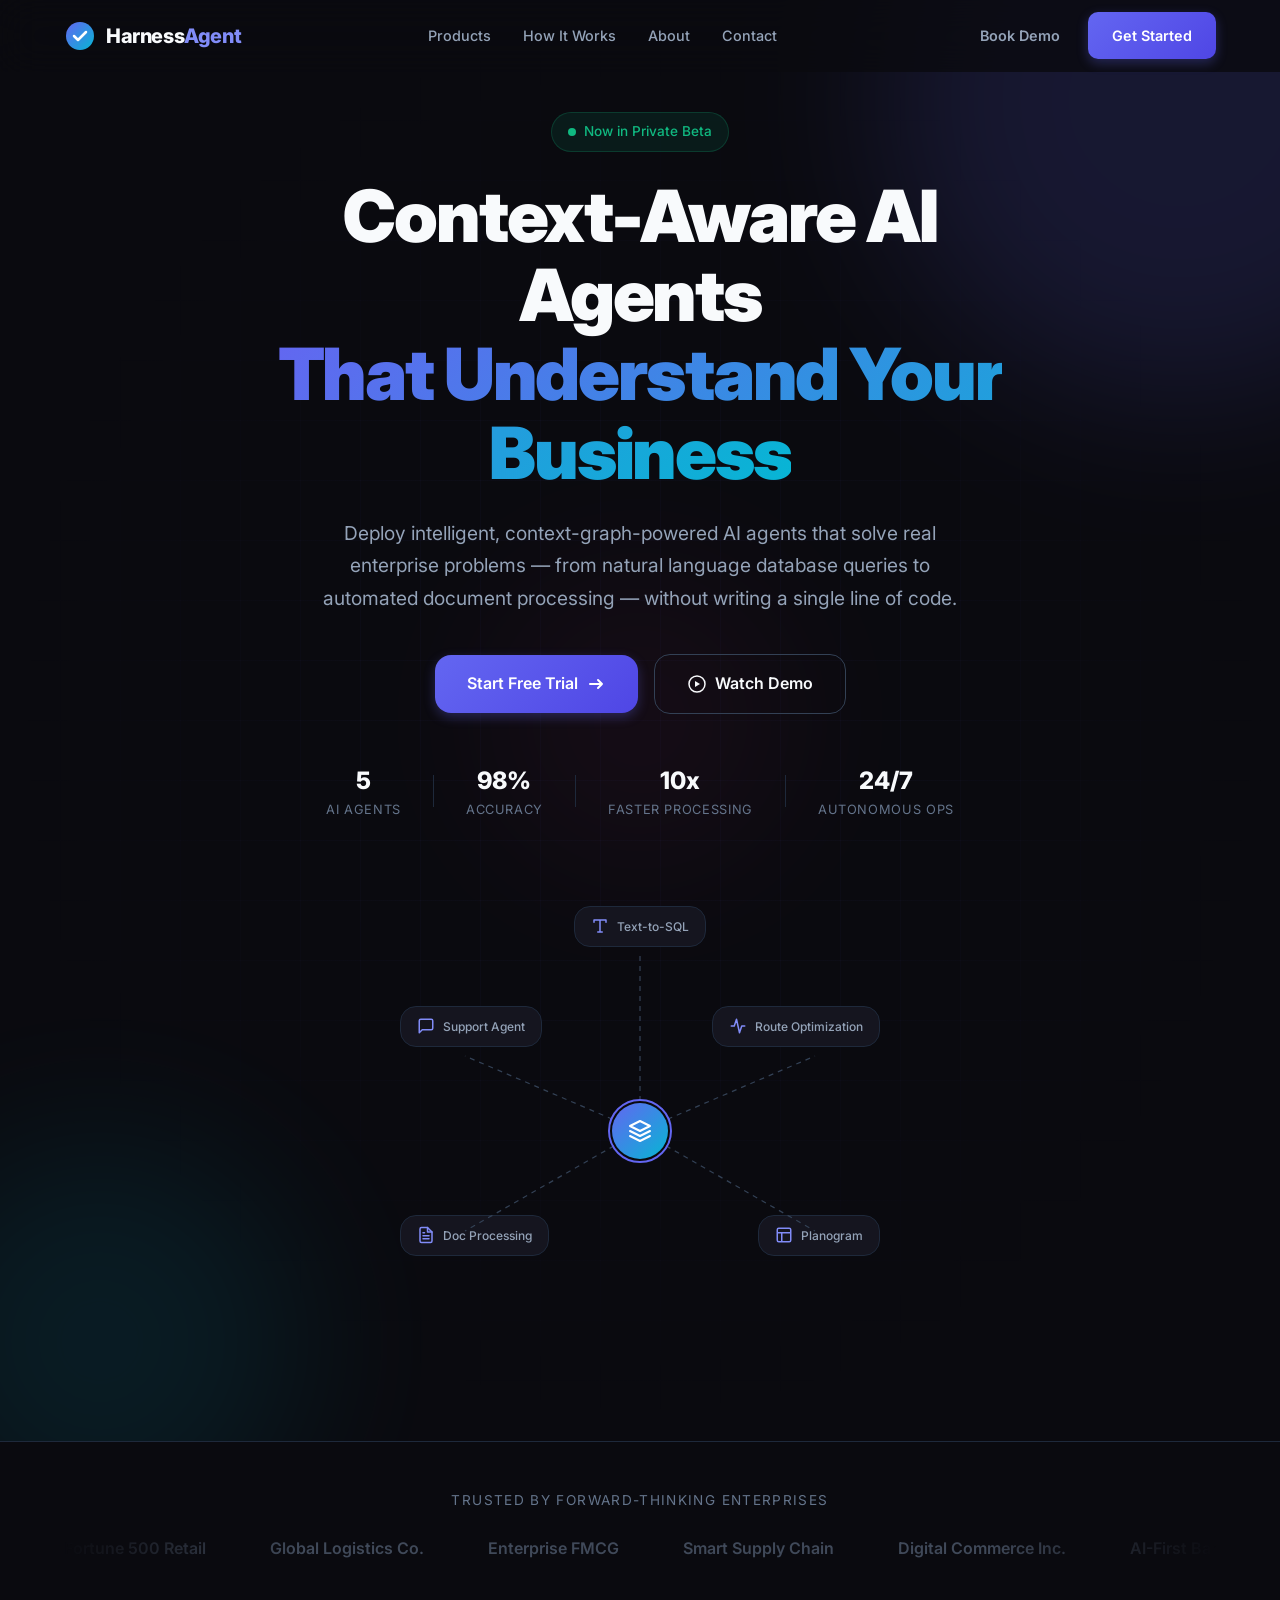
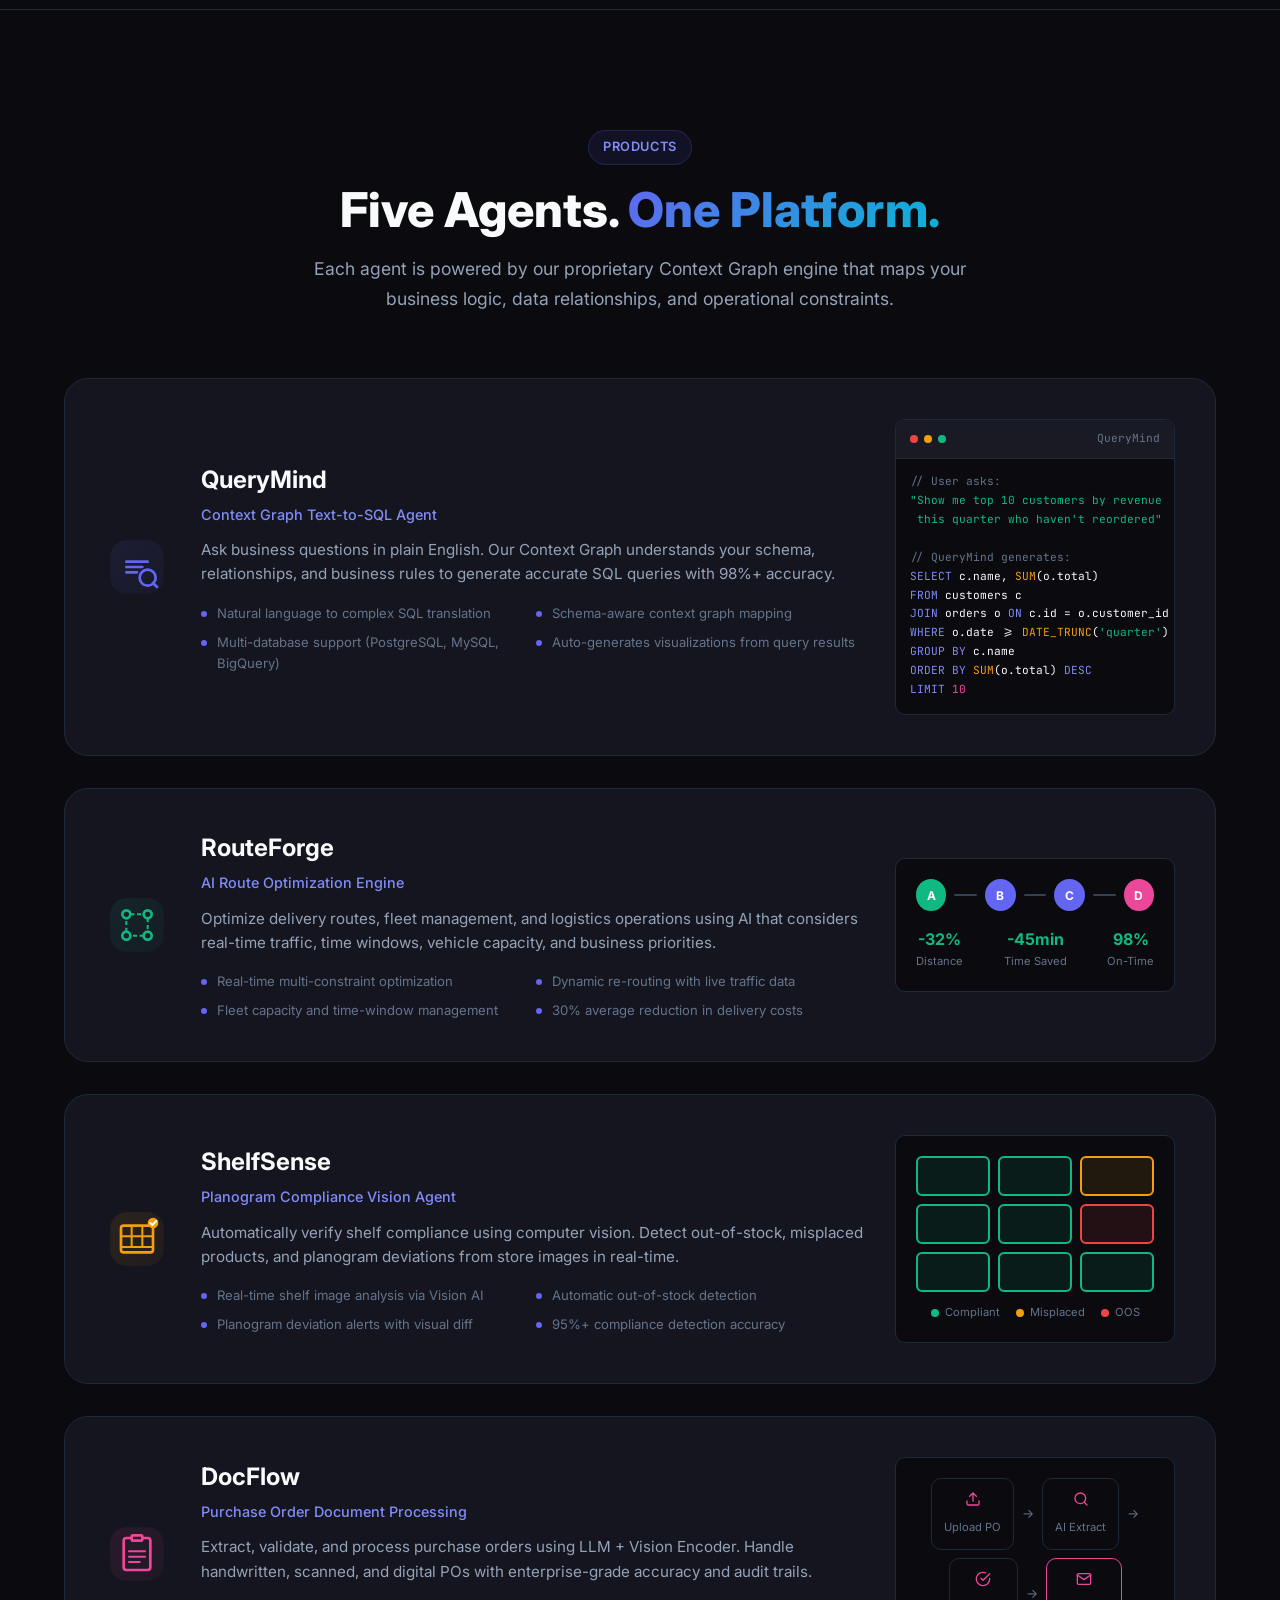
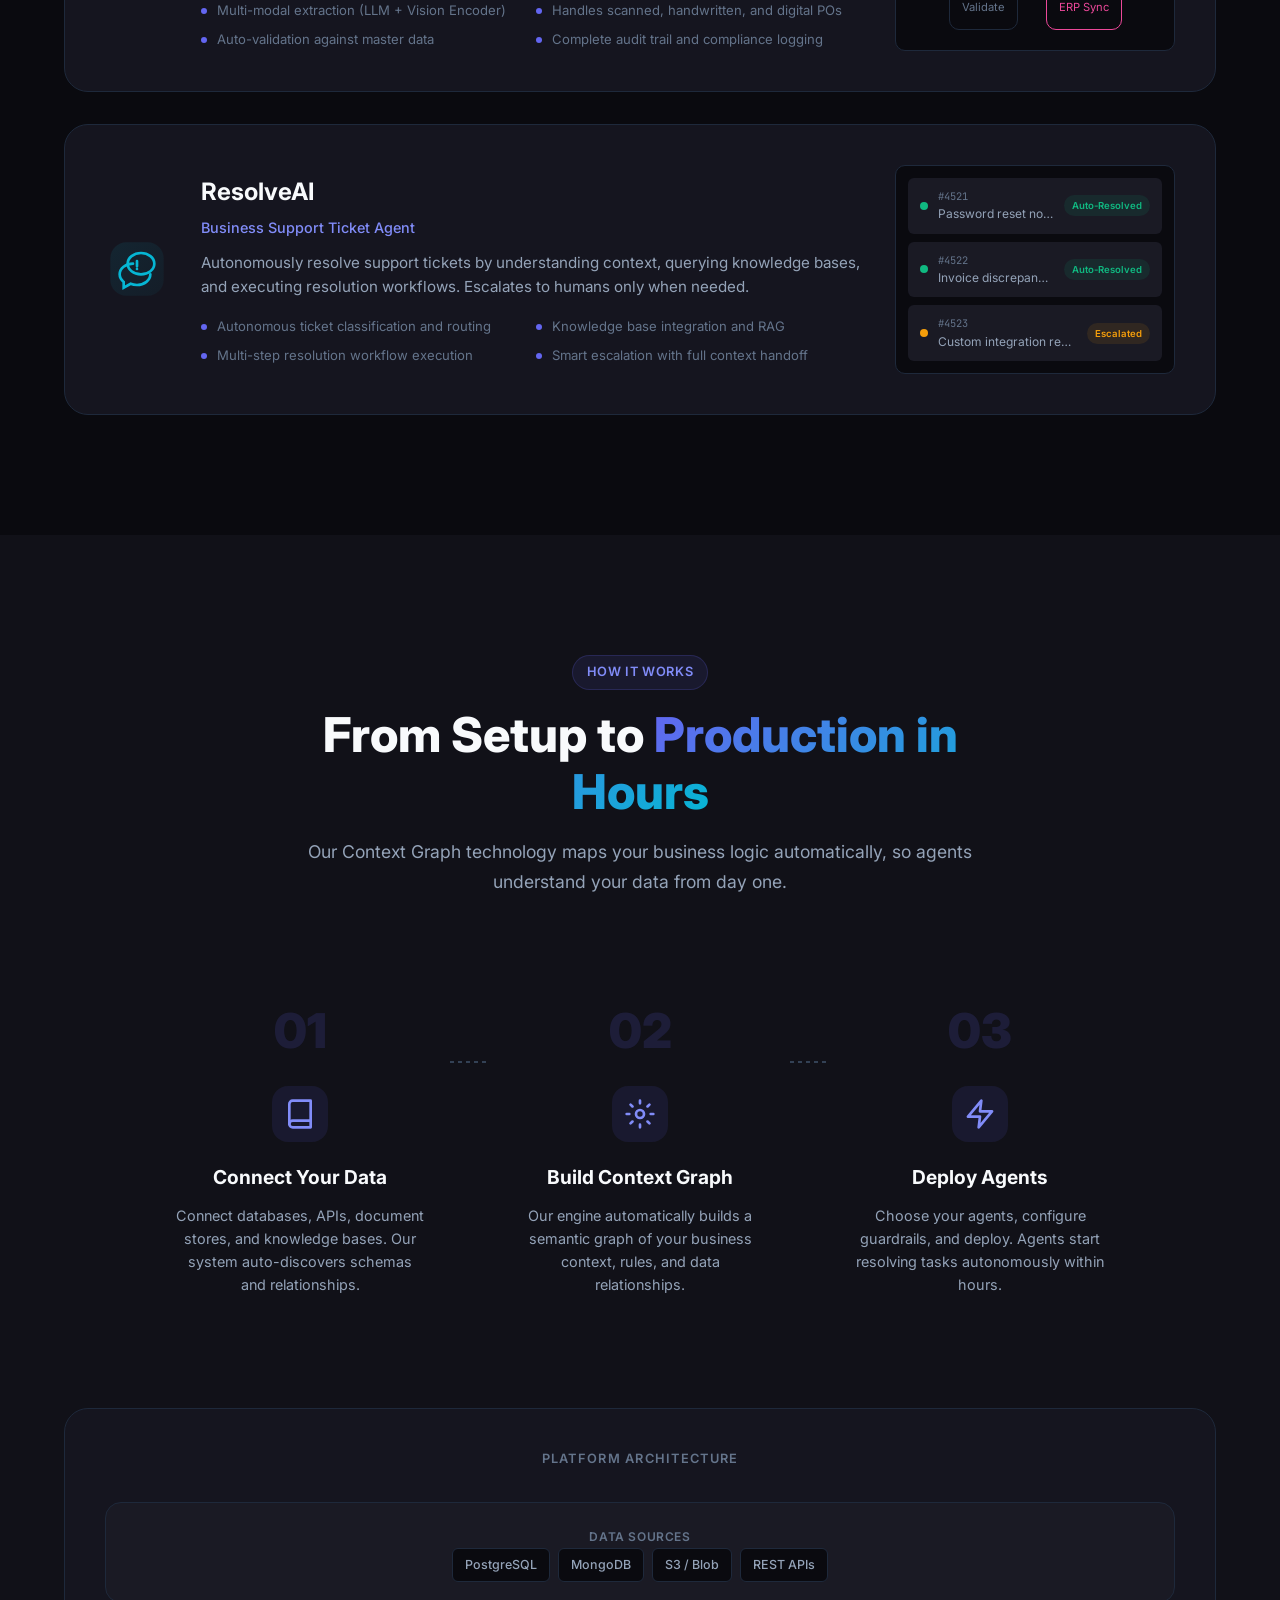
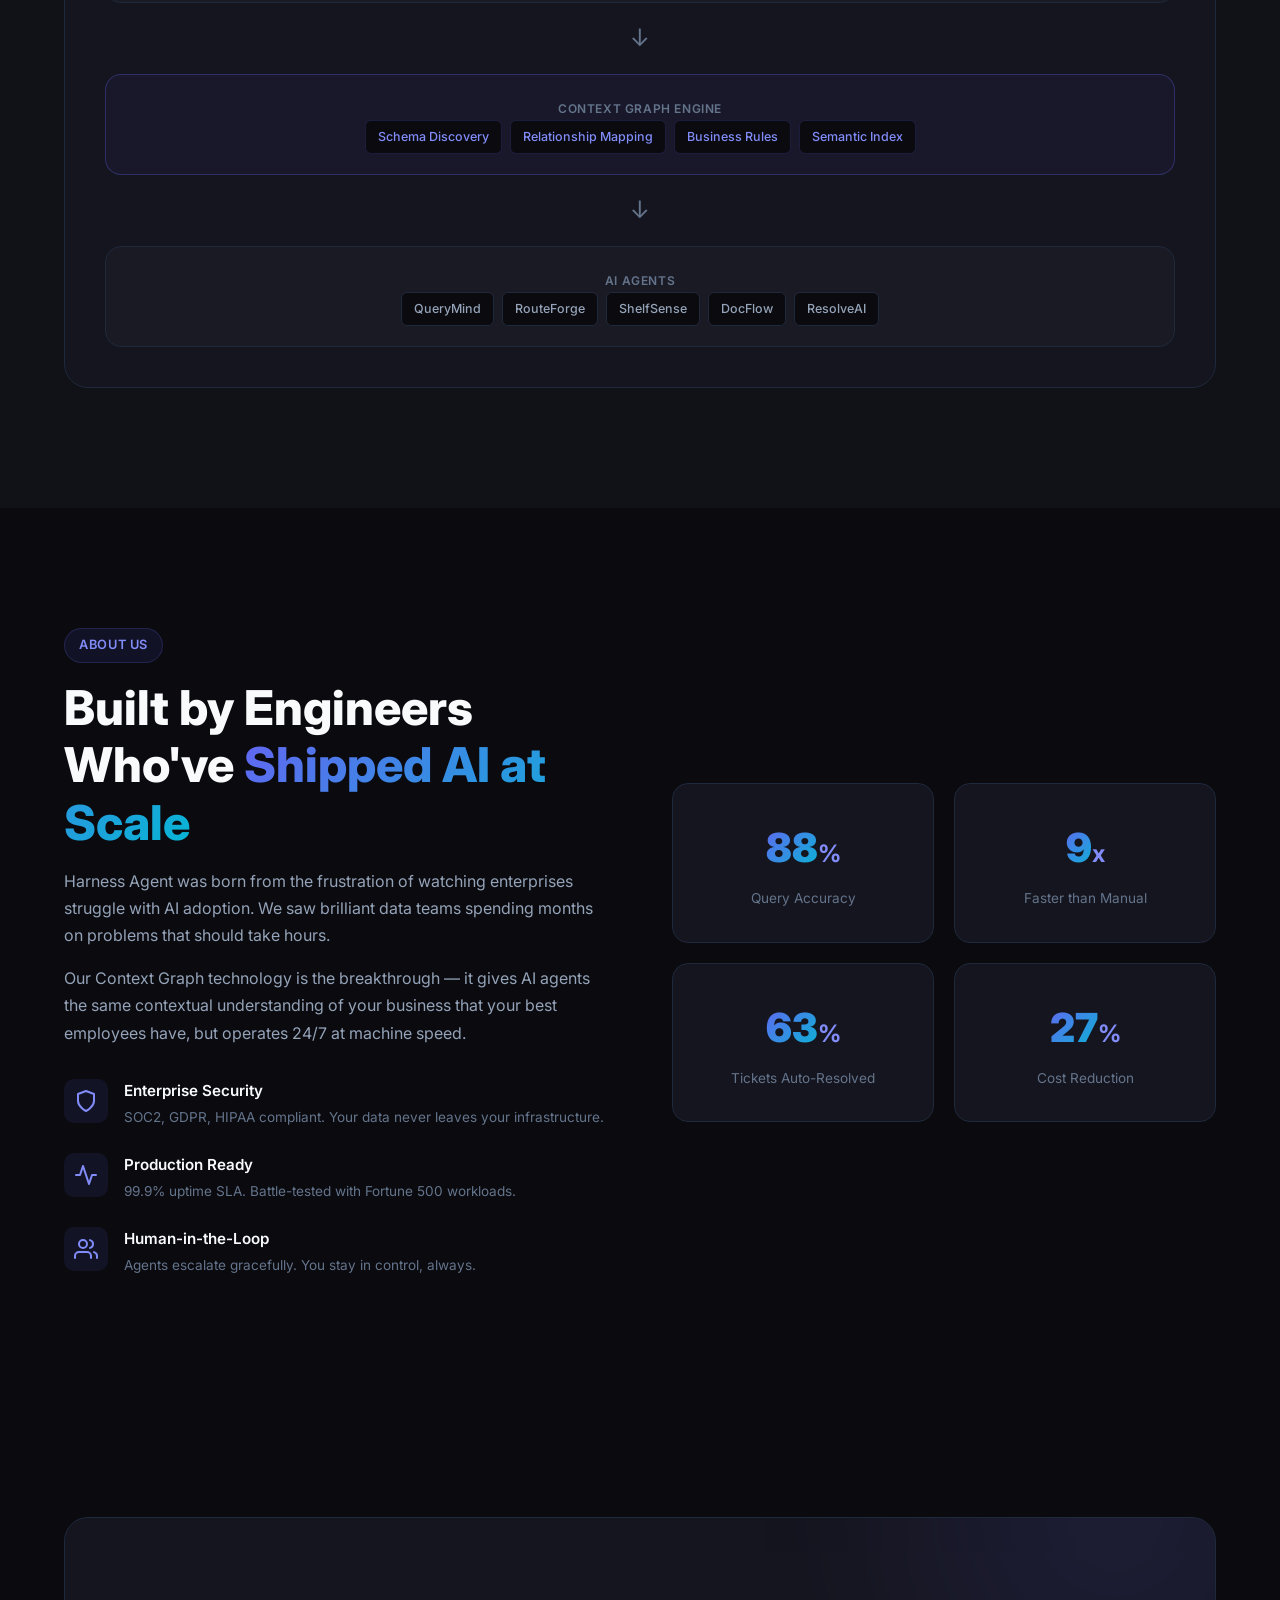
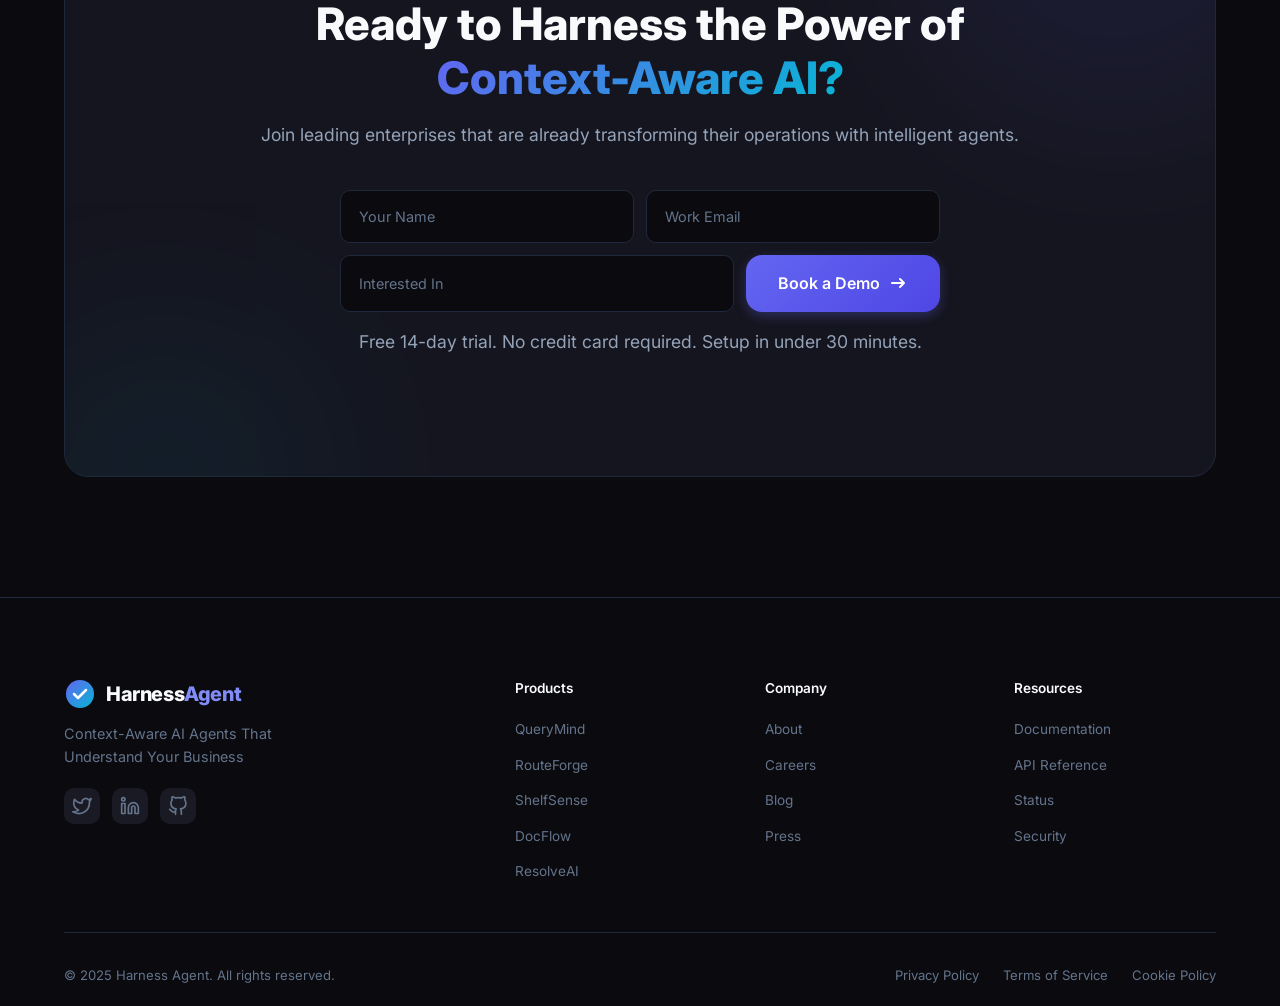
==== index.html @ 2f0c3f3a "feat: Build Harness Agent startup website - Modern dark-themed landing page with hero section and co" ====
<!DOCTYPE html>
<html lang="en">
<head>
    <meta charset="UTF-8">
    <meta name="viewport" content="width=device-width, initial-scale=1.0">
    <title>Harness Agent | Context-Aware AI Agents That Understand Your Business</title>
    <meta name="description" content="Deploy intelligent, context-graph-powered AI agents that solve real enterprise problems — from natural language database queries to automated document processing.">
    <link rel="preconnect" href="https://fonts.googleapis.com">
    <link rel="preconnect" href="https://fonts.gstatic.com" crossorigin>
    <link href="https://fonts.googleapis.com/css2?family=Inter:wght@300;400;500;600;700;800;900&family=JetBrains+Mono:wght@400;500&display=swap" rel="stylesheet">
    <link rel="stylesheet" href="css/styles.css">
    <link rel="icon" type="image/svg+xml" href="data:image/svg+xml,%3Csvg xmlns='http://www.w3.org/2000/svg' viewBox='0 0 32 32'%3E%3Cdefs%3E%3ClinearGradient id='g' x1='0%25' y1='0%25' x2='100%25' y2='100%25'%3E%3Cstop offset='0%25' stop-color='%236366f1'/%3E%3Cstop offset='100%25' stop-color='%2306b6d4'/%3E%3C/linearGradient%3E%3C/defs%3E%3Ccircle cx='16' cy='16' r='14' fill='url(%23g)'/%3E%3Cpath d='M10 16l4 4 8-8' stroke='white' stroke-width='2.5' fill='none' stroke-linecap='round' stroke-linejoin='round'/%3E%3C/svg%3E">
</head>
<body>
    <!-- Navigation -->
    <nav class="navbar" id="navbar">
        <div class="container nav-container">
            <a href="#" class="logo">
                <div class="logo-icon">
                    <svg viewBox="0 0 32 32" fill="none">
                        <circle cx="16" cy="16" r="14" fill="url(#logo-gradient)"/>
                        <defs>
                            <linearGradient id="logo-gradient" x1="0%" y1="0%" x2="100%" y2="100%">
                                <stop offset="0%" stop-color="#6366f1"/>
                                <stop offset="100%" stop-color="#06b6d4"/>
                            </linearGradient>
                        </defs>
                        <path d="M10 16l4 4 8-8" stroke="white" stroke-width="2.5" fill="none" stroke-linecap="round" stroke-linejoin="round"/>
                    </svg>
                </div>
                <span class="logo-text">Harness<span class="logo-accent">Agent</span></span>
            </a>
            <ul class="nav-links">
                <li><a href="#products">Products</a></li>
                <li><a href="#how-it-works">How It Works</a></li>
                <li><a href="#about">About</a></li>
                <li><a href="#contact">Contact</a></li>
            </ul>
            <div class="nav-actions">
                <a href="#contact" class="btn btn-ghost">Book Demo</a>
                <a href="#contact" class="btn btn-primary">Get Started</a>
            </div>
            <button class="mobile-toggle" id="mobile-toggle" aria-label="Toggle menu">
                <span></span>
                <span></span>
                <span></span>
            </button>
        </div>
    </nav>

    <!-- Mobile Menu -->
    <div class="mobile-menu" id="mobile-menu">
        <ul class="mobile-nav-links">
            <li><a href="#products">Products</a></li>
            <li><a href="#how-it-works">How It Works</a></li>
            <li><a href="#about">About</a></li>
            <li><a href="#contact">Contact</a></li>
            <li><a href="#contact" class="btn btn-primary btn-full">Get Started</a></li>
        </ul>
    </div>

    <!-- Hero Section -->
    <section class="hero" id="hero">
        <div class="hero-bg">
            <div class="grid-pattern"></div>
            <div class="gradient-orb orb-1"></div>
            <div class="gradient-orb orb-2"></div>
            <div class="gradient-orb orb-3"></div>
        </div>
        <div class="container hero-content">
            <div class="hero-badge animate-fade-up">
                <span class="badge-dot"></span>
                <span>Now in Private Beta</span>
            </div>
            <h1 class="hero-title animate-fade-up delay-1">
                Context-Aware AI Agents<br>
                <span class="gradient-text">That Understand Your Business</span>
            </h1>
            <p class="hero-subtitle animate-fade-up delay-2">
                Deploy intelligent, context-graph-powered AI agents that solve real enterprise problems
                &mdash; from natural language database queries to automated document processing &mdash; 
                without writing a single line of code.
            </p>
            <div class="hero-cta animate-fade-up delay-3">
                <a href="#contact" class="btn btn-primary btn-lg">
                    <span>Start Free Trial</span>
                    <svg width="20" height="20" viewBox="0 0 20 20" fill="none">
                        <path d="M4 10h12m0 0l-4-4m4 4l-4 4" stroke="currentColor" stroke-width="2" stroke-linecap="round" stroke-linejoin="round"/>
                    </svg>
                </a>
                <a href="#how-it-works" class="btn btn-outline btn-lg">
                    <svg width="20" height="20" viewBox="0 0 20 20" fill="none">
                        <circle cx="10" cy="10" r="8" stroke="currentColor" stroke-width="1.5"/>
                        <path d="M8 7l5 3-5 3V7z" fill="currentColor"/>
                    </svg>
                    <span>Watch Demo</span>
                </a>
            </div>
            <div class="hero-stats animate-fade-up delay-4">
                <div class="stat">
                    <span class="stat-number">5</span>
                    <span class="stat-label">AI Agents</span>
                </div>
                <div class="stat-divider"></div>
                <div class="stat">
                    <span class="stat-number">98%</span>
                    <span class="stat-label">Accuracy</span>
                </div>
                <div class="stat-divider"></div>
                <div class="stat">
                    <span class="stat-number">10x</span>
                    <span class="stat-label">Faster Processing</span>
                </div>
                <div class="stat-divider"></div>
                <div class="stat">
                    <span class="stat-number">24/7</span>
                    <span class="stat-label">Autonomous Ops</span>
                </div>
            </div>
        </div>
        <div class="hero-visual animate-fade-up delay-4">
            <div class="context-graph">
                <div class="graph-node node-center">
                    <div class="node-pulse"></div>
                    <svg width="24" height="24" viewBox="0 0 24 24" fill="none">
                        <path d="M12 2L2 7l10 5 10-5-10-5zM2 17l10 5 10-5M2 12l10 5 10-5" stroke="currentColor" stroke-width="2" stroke-linecap="round" stroke-linejoin="round"/>
                    </svg>
                </div>
                <div class="graph-node node-1">
                    <svg width="18" height="18" viewBox="0 0 24 24" fill="none">
                        <path d="M4 7V4h16v3M9 20h6M12 4v16" stroke="currentColor" stroke-width="2" stroke-linecap="round" stroke-linejoin="round"/>
                    </svg>
                    <span>Text-to-SQL</span>
                </div>
                <div class="graph-node node-2">
                    <svg width="18" height="18" viewBox="0 0 24 24" fill="none">
                        <path d="M3 12h4l3-9 4 18 3-9h4" stroke="currentColor" stroke-width="2" stroke-linecap="round" stroke-linejoin="round"/>
                    </svg>
                    <span>Route Optimization</span>
                </div>
                <div class="graph-node node-3">
                    <svg width="18" height="18" viewBox="0 0 24 24" fill="none">
                        <rect x="3" y="3" width="18" height="18" rx="2" stroke="currentColor" stroke-width="2"/>
                        <path d="M3 9h18M9 21V9" stroke="currentColor" stroke-width="2"/>
                    </svg>
                    <span>Planogram</span>
                </div>
                <div class="graph-node node-4">
                    <svg width="18" height="18" viewBox="0 0 24 24" fill="none">
                        <path d="M14 2H6a2 2 0 00-2 2v16a2 2 0 002 2h12a2 2 0 002-2V8z" stroke="currentColor" stroke-width="2" stroke-linecap="round" stroke-linejoin="round"/>
                        <path d="M14 2v6h6M16 13H8M16 17H8M10 9H8" stroke="currentColor" stroke-width="2" stroke-linecap="round" stroke-linejoin="round"/>
                    </svg>
                    <span>Doc Processing</span>
                </div>
                <div class="graph-node node-5">
                    <svg width="18" height="18" viewBox="0 0 24 24" fill="none">
                        <path d="M21 15a2 2 0 01-2 2H7l-4 4V5a2 2 0 012-2h14a2 2 0 012 2z" stroke="currentColor" stroke-width="2" stroke-linecap="round" stroke-linejoin="round"/>
                    </svg>
                    <span>Support Agent</span>
                </div>
                <svg class="graph-lines" viewBox="0 0 400 400">
                    <line x1="200" y1="200" x2="200" y2="60" class="graph-line"/>
                    <line x1="200" y1="200" x2="340" y2="140" class="graph-line"/>
                    <line x1="200" y1="200" x2="340" y2="280" class="graph-line"/>
                    <line x1="200" y1="200" x2="60" y2="280" class="graph-line"/>
                    <line x1="200" y1="200" x2="60" y2="140" class="graph-line"/>
                </svg>
            </div>
        </div>
    </section>

    <!-- Trusted By -->
    <section class="trusted-by">
        <div class="container">
            <p class="trusted-label">Trusted by forward-thinking enterprises</p>
            <div class="logo-scroll">
                <div class="logo-track">
                    <span class="company-logo">Fortune 500 Retail</span>
                    <span class="company-logo">Global Logistics Co.</span>
                    <span class="company-logo">Enterprise FMCG</span>
                    <span class="company-logo">Smart Supply Chain</span>
                    <span class="company-logo">Digital Commerce Inc.</span>
                    <span class="company-logo">AI-First Bank</span>
                    <span class="company-logo">Fortune 500 Retail</span>
                    <span class="company-logo">Global Logistics Co.</span>
                    <span class="company-logo">Enterprise FMCG</span>
                    <span class="company-logo">Smart Supply Chain</span>
                </div>
            </div>
        </div>
    </section>

    <!-- Products Section -->
    <section class="products" id="products">
        <div class="container">
            <div class="section-header">
                <span class="section-tag">Products</span>
                <h2 class="section-title">Five Agents. <span class="gradient-text">One Platform.</span></h2>
                <p class="section-subtitle">Each agent is powered by our proprietary Context Graph engine that maps your business logic, data relationships, and operational constraints.</p>
            </div>

            <div class="products-grid">
                <!-- Product 1: QueryMind -->
                <div class="product-card" data-product="querymind">
                    <div class="product-icon">
                        <svg viewBox="0 0 48 48" fill="none">
                            <rect x="4" y="4" width="40" height="40" rx="12" fill="url(#p1-bg)"/>
                            <defs><linearGradient id="p1-bg" x1="0%" y1="0%" x2="100%" y2="100%"><stop offset="0%" stop-color="#6366f1" stop-opacity="0.1"/><stop offset="100%" stop-color="#6366f1" stop-opacity="0.05"/></linearGradient></defs>
                            <path d="M16 20h16M16 24h12M16 28h8" stroke="#6366f1" stroke-width="2" stroke-linecap="round"/>
                            <circle cx="32" cy="32" r="6" stroke="#6366f1" stroke-width="2"/>
                            <path d="M36 36l3 3" stroke="#6366f1" stroke-width="2" stroke-linecap="round"/>
                        </svg>
                    </div>
                    <div class="product-content">
                        <h3 class="product-name">QueryMind</h3>
                        <p class="product-tagline">Context Graph Text-to-SQL Agent</p>
                        <p class="product-description">Ask business questions in plain English. Our Context Graph understands your schema, relationships, and business rules to generate accurate SQL queries with 98%+ accuracy.</p>
                        <ul class="product-features">
                            <li>Natural language to complex SQL translation</li>
                            <li>Schema-aware context graph mapping</li>
                            <li>Multi-database support (PostgreSQL, MySQL, BigQuery)</li>
                            <li>Auto-generates visualizations from query results</li>
                        </ul>
                    </div>
                    <div class="product-visual">
                        <div class="code-block">
                            <div class="code-header">
                                <span class="code-dot red"></span>
                                <span class="code-dot yellow"></span>
                                <span class="code-dot green"></span>
                                <span class="code-title">QueryMind</span>
                            </div>
                            <pre><code><span class="code-comment">// User asks:</span>
<span class="code-string">"Show me top 10 customers by revenue
 this quarter who haven't reordered"</span>

<span class="code-comment">// QueryMind generates:</span>
<span class="code-keyword">SELECT</span> c.name, <span class="code-func">SUM</span>(o.total)
<span class="code-keyword">FROM</span> customers c
<span class="code-keyword">JOIN</span> orders o <span class="code-keyword">ON</span> c.id = o.customer_id
<span class="code-keyword">WHERE</span> o.date >= <span class="code-func">DATE_TRUNC</span>(<span class="code-string">'quarter'</span>)
<span class="code-keyword">GROUP BY</span> c.name
<span class="code-keyword">ORDER BY</span> <span class="code-func">SUM</span>(o.total) <span class="code-keyword">DESC</span>
<span class="code-keyword">LIMIT</span> <span class="code-number">10</span></code></pre>
                        </div>
                    </div>
                </div>

                <!-- Product 2: RouteForge -->
                <div class="product-card" data-product="routeforge">
                    <div class="product-icon">
                        <svg viewBox="0 0 48 48" fill="none">
                            <rect x="4" y="4" width="40" height="40" rx="12" fill="url(#p2-bg)"/>
                            <defs><linearGradient id="p2-bg" x1="0%" y1="0%" x2="100%" y2="100%"><stop offset="0%" stop-color="#10b981" stop-opacity="0.1"/><stop offset="100%" stop-color="#10b981" stop-opacity="0.05"/></linearGradient></defs>
                            <circle cx="16" cy="16" r="3" stroke="#10b981" stroke-width="2"/>
                            <circle cx="32" cy="16" r="3" stroke="#10b981" stroke-width="2"/>
                            <circle cx="32" cy="32" r="3" stroke="#10b981" stroke-width="2"/>
                            <circle cx="16" cy="32" r="3" stroke="#10b981" stroke-width="2"/>
                            <path d="M19 16h10M32 19v10M29 32H19M16 29V19" stroke="#10b981" stroke-width="1.5" stroke-dasharray="3 2"/>
                        </svg>
                    </div>
                    <div class="product-content">
                        <h3 class="product-name">RouteForge</h3>
                        <p class="product-tagline">AI Route Optimization Engine</p>
                        <p class="product-description">Optimize delivery routes, fleet management, and logistics operations using AI that considers real-time traffic, time windows, vehicle capacity, and business priorities.</p>
                        <ul class="product-features">
                            <li>Real-time multi-constraint optimization</li>
                            <li>Dynamic re-routing with live traffic data</li>
                            <li>Fleet capacity and time-window management</li>
                            <li>30% average reduction in delivery costs</li>
                        </ul>
                    </div>
                    <div class="product-visual">
                        <div class="route-viz">
                            <div class="route-map">
                                <div class="route-point start">A</div>
                                <div class="route-path"></div>
                                <div class="route-point mid">B</div>
                                <div class="route-path"></div>
                                <div class="route-point mid">C</div>
                                <div class="route-path"></div>
                                <div class="route-point end">D</div>
                            </div>
                            <div class="route-stats">
                                <div class="route-stat">
                                    <span class="route-stat-value">-32%</span>
                                    <span class="route-stat-label">Distance</span>
                                </div>
                                <div class="route-stat">
                                    <span class="route-stat-value">-45min</span>
                                    <span class="route-stat-label">Time Saved</span>
                                </div>
                                <div class="route-stat">
                                    <span class="route-stat-value">98%</span>
                                    <span class="route-stat-label">On-Time</span>
                                </div>
                            </div>
                        </div>
                    </div>
                </div>

                <!-- Product 3: ShelfSense -->
                <div class="product-card" data-product="shelfsense">
                    <div class="product-icon">
                        <svg viewBox="0 0 48 48" fill="none">
                            <rect x="4" y="4" width="40" height="40" rx="12" fill="url(#p3-bg)"/>
                            <defs><linearGradient id="p3-bg" x1="0%" y1="0%" x2="100%" y2="100%"><stop offset="0%" stop-color="#f59e0b" stop-opacity="0.1"/><stop offset="100%" stop-color="#f59e0b" stop-opacity="0.05"/></linearGradient></defs>
                            <rect x="12" y="14" width="24" height="20" rx="2" stroke="#f59e0b" stroke-width="2"/>
                            <path d="M12 22h24M12 30h24M20 14v16M28 14v16" stroke="#f59e0b" stroke-width="1.5"/>
                            <circle cx="36" cy="12" r="4" fill="#f59e0b"/>
                            <path d="M34 12l1.5 1.5 3-3" stroke="white" stroke-width="1.5" stroke-linecap="round" stroke-linejoin="round"/>
                        </svg>
                    </div>
                    <div class="product-content">
                        <h3 class="product-name">ShelfSense</h3>
                        <p class="product-tagline">Planogram Compliance Vision Agent</p>
                        <p class="product-description">Automatically verify shelf compliance using computer vision. Detect out-of-stock, misplaced products, and planogram deviations from store images in real-time.</p>
                        <ul class="product-features">
                            <li>Real-time shelf image analysis via Vision AI</li>
                            <li>Automatic out-of-stock detection</li>
                            <li>Planogram deviation alerts with visual diff</li>
                            <li>95%+ compliance detection accuracy</li>
                        </ul>
                    </div>
                    <div class="product-visual">
                        <div class="shelf-viz">
                            <div class="shelf-grid">
                                <div class="shelf-item compliant"></div>
                                <div class="shelf-item compliant"></div>
                                <div class="shelf-item violation"></div>
                                <div class="shelf-item compliant"></div>
                                <div class="shelf-item compliant"></div>
                                <div class="shelf-item oos"></div>
                                <div class="shelf-item compliant"></div>
                                <div class="shelf-item compliant"></div>
                                <div class="shelf-item compliant"></div>
                            </div>
                            <div class="shelf-legend">
                                <span class="legend-item"><span class="dot compliant"></span>Compliant</span>
                                <span class="legend-item"><span class="dot violation"></span>Misplaced</span>
                                <span class="legend-item"><span class="dot oos"></span>OOS</span>
                            </div>
                        </div>
                    </div>
                </div>

                <!-- Product 4: DocFlow -->
                <div class="product-card" data-product="docflow">
                    <div class="product-icon">
                        <svg viewBox="0 0 48 48" fill="none">
                            <rect x="4" y="4" width="40" height="40" rx="12" fill="url(#p4-bg)"/>
                            <defs><linearGradient id="p4-bg" x1="0%" y1="0%" x2="100%" y2="100%"><stop offset="0%" stop-color="#ec4899" stop-opacity="0.1"/><stop offset="100%" stop-color="#ec4899" stop-opacity="0.05"/></linearGradient></defs>
                            <path d="M20 12h-4a2 2 0 00-2 2v20a2 2 0 002 2h16a2 2 0 002-2V14a2 2 0 00-2-2h-4" stroke="#ec4899" stroke-width="2"/>
                            <rect x="20" y="10" width="8" height="4" rx="1" stroke="#ec4899" stroke-width="2"/>
                            <path d="M18 22h12M18 26h12M18 30h8" stroke="#ec4899" stroke-width="1.5" stroke-linecap="round"/>
                        </svg>
                    </div>
                    <div class="product-content">
                        <h3 class="product-name">DocFlow</h3>
                        <p class="product-tagline">Purchase Order Document Processing</p>
                        <p class="product-description">Extract, validate, and process purchase orders using LLM + Vision Encoder. Handle handwritten, scanned, and digital POs with enterprise-grade accuracy and audit trails.</p>
                        <ul class="product-features">
                            <li>Multi-modal extraction (LLM + Vision Encoder)</li>
                            <li>Handles scanned, handwritten, and digital POs</li>
                            <li>Auto-validation against master data</li>
                            <li>Complete audit trail and compliance logging</li>
                        </ul>
                    </div>
                    <div class="product-visual">
                        <div class="doc-viz">
                            <div class="doc-flow-steps">
                                <div class="doc-step">
                                    <div class="doc-step-icon">
                                        <svg width="16" height="16" viewBox="0 0 24 24" fill="none"><path d="M21 15v4a2 2 0 01-2 2H5a2 2 0 01-2-2v-4M17 8l-5-5-5 5M12 3v12" stroke="currentColor" stroke-width="2" stroke-linecap="round" stroke-linejoin="round"/></svg>
                                    </div>
                                    <span>Upload PO</span>
                                </div>
                                <div class="doc-arrow">&rarr;</div>
                                <div class="doc-step">
                                    <div class="doc-step-icon">
                                        <svg width="16" height="16" viewBox="0 0 24 24" fill="none"><circle cx="11" cy="11" r="8" stroke="currentColor" stroke-width="2"/><path d="M21 21l-4.35-4.35" stroke="currentColor" stroke-width="2" stroke-linecap="round"/></svg>
                                    </div>
                                    <span>AI Extract</span>
                                </div>
                                <div class="doc-arrow">&rarr;</div>
                                <div class="doc-step">
                                    <div class="doc-step-icon">
                                        <svg width="16" height="16" viewBox="0 0 24 24" fill="none"><path d="M22 11.08V12a10 10 0 11-5.93-9.14" stroke="currentColor" stroke-width="2" stroke-linecap="round"/><path d="M22 4L12 14.01l-3-3" stroke="currentColor" stroke-width="2" stroke-linecap="round" stroke-linejoin="round"/></svg>
                                    </div>
                                    <span>Validate</span>
                                </div>
                                <div class="doc-arrow">&rarr;</div>
                                <div class="doc-step active">
                                    <div class="doc-step-icon">
                                        <svg width="16" height="16" viewBox="0 0 24 24" fill="none"><path d="M4 4h16c1.1 0 2 .9 2 2v12c0 1.1-.9 2-2 2H4c-1.1 0-2-.9-2-2V6c0-1.1.9-2 2-2z" stroke="currentColor" stroke-width="2"/><path d="M22 6l-10 7L2 6" stroke="currentColor" stroke-width="2" stroke-linecap="round" stroke-linejoin="round"/></svg>
                                    </div>
                                    <span>ERP Sync</span>
                                </div>
                            </div>
                        </div>
                    </div>
                </div>

                <!-- Product 5: ResolveAI -->
                <div class="product-card" data-product="resolveai">
                    <div class="product-icon">
                        <svg viewBox="0 0 48 48" fill="none">
                            <rect x="4" y="4" width="40" height="40" rx="12" fill="url(#p5-bg)"/>
                            <defs><linearGradient id="p5-bg" x1="0%" y1="0%" x2="100%" y2="100%"><stop offset="0%" stop-color="#06b6d4" stop-opacity="0.1"/><stop offset="100%" stop-color="#06b6d4" stop-opacity="0.05"/></linearGradient></defs>
                            <path d="M34 28c0 4.418-4.477 8-10 8-1.727 0-3.365-.31-4.8-.87L14 38v-4.26C12.14 32.16 11 30.18 11 28c0-4.418 4.477-8 10-8" stroke="#06b6d4" stroke-width="2" stroke-linecap="round"/>
                            <path d="M37 20c0 4.418-4.477 8-10 8s-10-3.582-10-8 4.477-8 10-8 10 3.582 10 8z" stroke="#06b6d4" stroke-width="2"/>
                            <path d="M24 18v4M24 24h.01" stroke="#06b6d4" stroke-width="2" stroke-linecap="round"/>
                        </svg>
                    </div>
                    <div class="product-content">
                        <h3 class="product-name">ResolveAI</h3>
                        <p class="product-tagline">Business Support Ticket Agent</p>
                        <p class="product-description">Autonomously resolve support tickets by understanding context, querying knowledge bases, and executing resolution workflows. Escalates to humans only when needed.</p>
                        <ul class="product-features">
                            <li>Autonomous ticket classification and routing</li>
                            <li>Knowledge base integration and RAG</li>
                            <li>Multi-step resolution workflow execution</li>
                            <li>Smart escalation with full context handoff</li>
                        </ul>
                    </div>
                    <div class="product-visual">
                        <div class="ticket-viz">
                            <div class="ticket-item">
                                <div class="ticket-status resolved"></div>
                                <div class="ticket-info">
                                    <span class="ticket-id">#4521</span>
                                    <span class="ticket-text">Password reset not working</span>
                                </div>
                                <span class="ticket-badge auto">Auto-Resolved</span>
                            </div>
                            <div class="ticket-item">
                                <div class="ticket-status resolved"></div>
                                <div class="ticket-info">
                                    <span class="ticket-id">#4522</span>
                                    <span class="ticket-text">Invoice discrepancy Q3</span>
                                </div>
                                <span class="ticket-badge auto">Auto-Resolved</span>
                            </div>
                            <div class="ticket-item">
                                <div class="ticket-status escalated"></div>
                                <div class="ticket-info">
                                    <span class="ticket-id">#4523</span>
                                    <span class="ticket-text">Custom integration request</span>
                                </div>
                                <span class="ticket-badge human">Escalated</span>
                            </div>
                        </div>
                    </div>
                </div>
            </div>
        </div>
    </section>

    <!-- How It Works -->
    <section class="how-it-works" id="how-it-works">
        <div class="container">
            <div class="section-header">
                <span class="section-tag">How It Works</span>
                <h2 class="section-title">From Setup to <span class="gradient-text">Production in Hours</span></h2>
                <p class="section-subtitle">Our Context Graph technology maps your business logic automatically, so agents understand your data from day one.</p>
            </div>

            <div class="steps-grid">
                <div class="step-card">
                    <div class="step-number">01</div>
                    <div class="step-icon">
                        <svg width="32" height="32" viewBox="0 0 24 24" fill="none">
                            <path d="M4 19.5A2.5 2.5 0 016.5 17H20" stroke="currentColor" stroke-width="2" stroke-linecap="round" stroke-linejoin="round"/>
                            <path d="M6.5 2H20v20H6.5A2.5 2.5 0 014 19.5v-15A2.5 2.5 0 016.5 2z" stroke="currentColor" stroke-width="2" stroke-linecap="round" stroke-linejoin="round"/>
                        </svg>
                    </div>
                    <h3>Connect Your Data</h3>
                    <p>Connect databases, APIs, document stores, and knowledge bases. Our system auto-discovers schemas and relationships.</p>
                </div>
                <div class="step-connector">
                    <svg width="40" height="2"><line x1="0" y1="1" x2="40" y2="1" stroke="currentColor" stroke-width="2" stroke-dasharray="4 4"/></svg>
                </div>
                <div class="step-card">
                    <div class="step-number">02</div>
                    <div class="step-icon">
                        <svg width="32" height="32" viewBox="0 0 24 24" fill="none">
                            <circle cx="12" cy="12" r="3" stroke="currentColor" stroke-width="2"/>
                            <path d="M12 2v2M12 20v2M4.93 4.93l1.41 1.41M17.66 17.66l1.41 1.41M2 12h2M20 12h2M6.34 17.66l-1.41 1.41M19.07 4.93l-1.41 1.41" stroke="currentColor" stroke-width="2" stroke-linecap="round"/>
                        </svg>
                    </div>
                    <h3>Build Context Graph</h3>
                    <p>Our engine automatically builds a semantic graph of your business context, rules, and data relationships.</p>
                </div>
                <div class="step-connector">
                    <svg width="40" height="2"><line x1="0" y1="1" x2="40" y2="1" stroke="currentColor" stroke-width="2" stroke-dasharray="4 4"/></svg>
                </div>
                <div class="step-card">
                    <div class="step-number">03</div>
                    <div class="step-icon">
                        <svg width="32" height="32" viewBox="0 0 24 24" fill="none">
                            <path d="M13 2L3 14h9l-1 8 10-12h-9l1-8z" stroke="currentColor" stroke-width="2" stroke-linecap="round" stroke-linejoin="round"/>
                        </svg>
                    </div>
                    <h3>Deploy Agents</h3>
                    <p>Choose your agents, configure guardrails, and deploy. Agents start resolving tasks autonomously within hours.</p>
                </div>
            </div>

            <!-- Architecture Diagram -->
            <div class="architecture">
                <div class="arch-label">Platform Architecture</div>
                <div class="arch-diagram">
                    <div class="arch-layer">
                        <span class="arch-layer-label">Data Sources</span>
                        <div class="arch-items">
                            <span class="arch-item">PostgreSQL</span>
                            <span class="arch-item">MongoDB</span>
                            <span class="arch-item">S3 / Blob</span>
                            <span class="arch-item">REST APIs</span>
                        </div>
                    </div>
                    <div class="arch-arrow">&darr;</div>
                    <div class="arch-layer highlight">
                        <span class="arch-layer-label">Context Graph Engine</span>
                        <div class="arch-items">
                            <span class="arch-item">Schema Discovery</span>
                            <span class="arch-item">Relationship Mapping</span>
                            <span class="arch-item">Business Rules</span>
                            <span class="arch-item">Semantic Index</span>
                        </div>
                    </div>
                    <div class="arch-arrow">&darr;</div>
                    <div class="arch-layer">
                        <span class="arch-layer-label">AI Agents</span>
                        <div class="arch-items">
                            <span class="arch-item">QueryMind</span>
                            <span class="arch-item">RouteForge</span>
                            <span class="arch-item">ShelfSense</span>
                            <span class="arch-item">DocFlow</span>
                            <span class="arch-item">ResolveAI</span>
                        </div>
                    </div>
                </div>
            </div>
        </div>
    </section>

    <!-- About Section -->
    <section class="about" id="about">
        <div class="container">
            <div class="about-grid">
                <div class="about-content">
                    <span class="section-tag">About Us</span>
                    <h2 class="section-title">Built by Engineers Who've <span class="gradient-text">Shipped AI at Scale</span></h2>
                    <p class="about-text">Harness Agent was born from the frustration of watching enterprises struggle with AI adoption. We saw brilliant data teams spending months on problems that should take hours.</p>
                    <p class="about-text">Our Context Graph technology is the breakthrough &mdash; it gives AI agents the same contextual understanding of your business that your best employees have, but operates 24/7 at machine speed.</p>
                    <div class="about-values">
                        <div class="value-item">
                            <div class="value-icon">
                                <svg width="24" height="24" viewBox="0 0 24 24" fill="none"><path d="M12 22s8-4 8-10V5l-8-3-8 3v7c0 6 8 10 8 10z" stroke="currentColor" stroke-width="2" stroke-linecap="round" stroke-linejoin="round"/></svg>
                            </div>
                            <div>
                                <h4>Enterprise Security</h4>
                                <p>SOC2, GDPR, HIPAA compliant. Your data never leaves your infrastructure.</p>
                            </div>
                        </div>
                        <div class="value-item">
                            <div class="value-icon">
                                <svg width="24" height="24" viewBox="0 0 24 24" fill="none"><path d="M22 12h-4l-3 9L9 3l-3 9H2" stroke="currentColor" stroke-width="2" stroke-linecap="round" stroke-linejoin="round"/></svg>
                            </div>
                            <div>
                                <h4>Production Ready</h4>
                                <p>99.9% uptime SLA. Battle-tested with Fortune 500 workloads.</p>
                            </div>
                        </div>
                        <div class="value-item">
                            <div class="value-icon">
                                <svg width="24" height="24" viewBox="0 0 24 24" fill="none"><path d="M17 21v-2a4 4 0 00-4-4H5a4 4 0 00-4 4v2M9 11a4 4 0 100-8 4 4 0 000 8zM23 21v-2a4 4 0 00-3-3.87M16 3.13a4 4 0 010 7.75" stroke="currentColor" stroke-width="2" stroke-linecap="round" stroke-linejoin="round"/></svg>
                            </div>
                            <div>
                                <h4>Human-in-the-Loop</h4>
                                <p>Agents escalate gracefully. You stay in control, always.</p>
                            </div>
                        </div>
                    </div>
                </div>
                <div class="about-metrics">
                    <div class="metric-card">
                        <span class="metric-number" data-target="98">0</span><span class="metric-suffix">%</span>
                        <span class="metric-label">Query Accuracy</span>
                    </div>
                    <div class="metric-card">
                        <span class="metric-number" data-target="10">0</span><span class="metric-suffix">x</span>
                        <span class="metric-label">Faster than Manual</span>
                    </div>
                    <div class="metric-card">
                        <span class="metric-number" data-target="70">0</span><span class="metric-suffix">%</span>
                        <span class="metric-label">Tickets Auto-Resolved</span>
                    </div>
                    <div class="metric-card">
                        <span class="metric-number" data-target="30">0</span><span class="metric-suffix">%</span>
                        <span class="metric-label">Cost Reduction</span>
                    </div>
                </div>
            </div>
        </div>
    </section>

    <!-- CTA Section -->
    <section class="cta-section" id="contact">
        <div class="container">
            <div class="cta-card">
                <div class="cta-bg">
                    <div class="cta-orb cta-orb-1"></div>
                    <div class="cta-orb cta-orb-2"></div>
                </div>
                <div class="cta-content">
                    <h2>Ready to Harness the Power of<br><span class="gradient-text">Context-Aware AI?</span></h2>
                    <p>Join leading enterprises that are already transforming their operations with intelligent agents.</p>
                    <form class="cta-form" id="contact-form">
                        <div class="form-row">
                            <input type="text" placeholder="Your Name" required>
                            <input type="email" placeholder="Work Email" required>
                        </div>
                        <div class="form-row">
                            <select required>
                                <option value="" disabled selected>Interested In</option>
                                <option value="querymind">QueryMind - Text-to-SQL</option>
                                <option value="routeforge">RouteForge - Route Optimization</option>
                                <option value="shelfsense">ShelfSense - Planogram Compliance</option>
                                <option value="docflow">DocFlow - Document Processing</option>
                                <option value="resolveai">ResolveAI - Support Agent</option>
                                <option value="platform">Full Platform</option>
                            </select>
                            <button type="submit" class="btn btn-primary btn-lg">
                                <span>Book a Demo</span>
                                <svg width="20" height="20" viewBox="0 0 20 20" fill="none">
                                    <path d="M4 10h12m0 0l-4-4m4 4l-4 4" stroke="currentColor" stroke-width="2" stroke-linecap="round" stroke-linejoin="round"/>
                                </svg>
                            </button>
                        </div>
                    </form>
                    <p class="cta-note">Free 14-day trial. No credit card required. Setup in under 30 minutes.</p>
                </div>
            </div>
        </div>
    </section>

    <!-- Footer -->
    <footer class="footer">
        <div class="container">
            <div class="footer-grid">
                <div class="footer-brand">
                    <a href="#" class="logo">
                        <div class="logo-icon">
                            <svg viewBox="0 0 32 32" fill="none">
                                <circle cx="16" cy="16" r="14" fill="url(#footer-logo-gradient)"/>
                                <defs>
                                    <linearGradient id="footer-logo-gradient" x1="0%" y1="0%" x2="100%" y2="100%">
                                        <stop offset="0%" stop-color="#6366f1"/>
                                        <stop offset="100%" stop-color="#06b6d4"/>
                                    </linearGradient>
                                </defs>
                                <path d="M10 16l4 4 8-8" stroke="white" stroke-width="2.5" fill="none" stroke-linecap="round" stroke-linejoin="round"/>
                            </svg>
                        </div>
                        <span class="logo-text">Harness<span class="logo-accent">Agent</span></span>
                    </a>
                    <p class="footer-tagline">Context-Aware AI Agents That Understand Your Business</p>
                    <div class="social-links">
                        <a href="#" aria-label="Twitter"><svg width="20" height="20" viewBox="0 0 24 24" fill="none"><path d="M23 3a10.9 10.9 0 01-3.14 1.53 4.48 4.48 0 00-7.86 3v1A10.66 10.66 0 013 4s-4 9 5 13a11.64 11.64 0 01-7 2c9 5 20 0 20-11.5a4.5 4.5 0 00-.08-.83A7.72 7.72 0 0023 3z" stroke="currentColor" stroke-width="2" stroke-linecap="round" stroke-linejoin="round"/></svg></a>
                        <a href="#" aria-label="LinkedIn"><svg width="20" height="20" viewBox="0 0 24 24" fill="none"><path d="M16 8a6 6 0 016 6v7h-4v-7a2 2 0 00-2-2 2 2 0 00-2 2v7h-4v-7a6 6 0 016-6zM2 9h4v12H2zM4 6a2 2 0 100-4 2 2 0 000 4z" stroke="currentColor" stroke-width="2" stroke-linecap="round" stroke-linejoin="round"/></svg></a>
                        <a href="#" aria-label="GitHub"><svg width="20" height="20" viewBox="0 0 24 24" fill="none"><path d="M9 19c-5 1.5-5-2.5-7-3m14 6v-3.87a3.37 3.37 0 00-.94-2.61c3.14-.35 6.44-1.54 6.44-7A5.44 5.44 0 0020 4.77 5.07 5.07 0 0019.91 1S18.73.65 16 2.48a13.38 13.38 0 00-7 0C6.27.65 5.09 1 5.09 1A5.07 5.07 0 005 4.77a5.44 5.44 0 00-1.5 3.78c0 5.42 3.3 6.61 6.44 7A3.37 3.37 0 009 18.13V22" stroke="currentColor" stroke-width="2" stroke-linecap="round" stroke-linejoin="round"/></svg></a>
                    </div>
                </div>
                <div class="footer-links">
                    <h4>Products</h4>
                    <ul>
                        <li><a href="#products">QueryMind</a></li>
                        <li><a href="#products">RouteForge</a></li>
                        <li><a href="#products">ShelfSense</a></li>
                        <li><a href="#products">DocFlow</a></li>
                        <li><a href="#products">ResolveAI</a></li>
                    </ul>
                </div>
                <div class="footer-links">
                    <h4>Company</h4>
                    <ul>
                        <li><a href="#about">About</a></li>
                        <li><a href="#">Careers</a></li>
                        <li><a href="#">Blog</a></li>
                        <li><a href="#">Press</a></li>
                    </ul>
                </div>
                <div class="footer-links">
                    <h4>Resources</h4>
                    <ul>
                        <li><a href="#">Documentation</a></li>
                        <li><a href="#">API Reference</a></li>
                        <li><a href="#">Status</a></li>
                        <li><a href="#">Security</a></li>
                    </ul>
                </div>
            </div>
            <div class="footer-bottom">
                <p>&copy; 2025 Harness Agent. All rights reserved.</p>
                <div class="footer-legal">
                    <a href="#">Privacy Policy</a>
                    <a href="#">Terms of Service</a>
                    <a href="#">Cookie Policy</a>
                </div>
            </div>
        </div>
    </footer>

    <script src="js/main.js"></script>
</body>
</html>
---- css/styles.css ----
/* ============================================
   HARNESS AGENT - Modern Startup Website
   ============================================ */

/* CSS Variables */
:root {
    --primary: #6366f1;
    --primary-dark: #4f46e5;
    --primary-light: #818cf8;
    --secondary: #06b6d4;
    --accent-green: #10b981;
    --accent-amber: #f59e0b;
    --accent-pink: #ec4899;
    --accent-cyan: #06b6d4;

    --bg-primary: #0a0a0f;
    --bg-secondary: #111118;
    --bg-tertiary: #1a1a24;
    --bg-card: #15151f;
    --bg-card-hover: #1c1c2a;

    --text-primary: #f8fafc;
    --text-secondary: #94a3b8;
    --text-muted: #64748b;

    --border: #1e293b;
    --border-light: #334155;

    --radius-sm: 6px;
    --radius-md: 10px;
    --radius-lg: 16px;
    --radius-xl: 24px;
    --radius-full: 9999px;

    --shadow-sm: 0 1px 2px rgba(0,0,0,0.3);
    --shadow-md: 0 4px 6px rgba(0,0,0,0.4);
    --shadow-lg: 0 10px 15px rgba(0,0,0,0.5);
    --shadow-xl: 0 20px 25px rgba(0,0,0,0.6);
    --shadow-glow: 0 0 40px rgba(99, 102, 241, 0.15);

    --font-sans: 'Inter', -apple-system, BlinkMacSystemFont, 'Segoe UI', sans-serif;
    --font-mono: 'JetBrains Mono', 'Fira Code', monospace;

    --container-max: 1200px;
    --nav-height: 72px;
}

/* Reset & Base */
*, *::before, *::after {
    box-sizing: border-box;
    margin: 0;
    padding: 0;
}

html {
    scroll-behavior: smooth;
    -webkit-font-smoothing: antialiased;
    -moz-osx-font-smoothing: grayscale;
}

body {
    font-family: var(--font-sans);
    background: var(--bg-primary);
    color: var(--text-primary);
    line-height: 1.6;
    overflow-x: hidden;
}

img { max-width: 100%; display: block; }
a { text-decoration: none; color: inherit; }
ul { list-style: none; }
button { cursor: pointer; border: none; background: none; font: inherit; }
input, select { font: inherit; }

/* Container */
.container {
    max-width: var(--container-max);
    margin: 0 auto;
    padding: 0 24px;
}

/* Typography */
.gradient-text {
    background: linear-gradient(135deg, var(--primary) 0%, var(--secondary) 100%);
    -webkit-background-clip: text;
    -webkit-text-fill-color: transparent;
    background-clip: text;
}

.section-tag {
    display: inline-flex;
    align-items: center;
    gap: 8px;
    padding: 6px 14px;
    background: rgba(99, 102, 241, 0.1);
    border: 1px solid rgba(99, 102, 241, 0.2);
    border-radius: var(--radius-full);
    font-size: 0.8rem;
    font-weight: 600;
    color: var(--primary-light);
    text-transform: uppercase;
    letter-spacing: 0.05em;
    margin-bottom: 16px;
}

.section-header {
    text-align: center;
    max-width: 700px;
    margin: 0 auto 64px;
}

.section-title {
    font-size: clamp(2rem, 4vw, 3rem);
    font-weight: 800;
    line-height: 1.2;
    margin-bottom: 16px;
}

.section-subtitle {
    font-size: 1.1rem;
    color: var(--text-secondary);
    line-height: 1.7;
}

/* Buttons */
.btn {
    display: inline-flex;
    align-items: center;
    justify-content: center;
    gap: 8px;
    padding: 12px 24px;
    font-size: 0.9rem;
    font-weight: 600;
    border-radius: var(--radius-md);
    transition: all 0.2s ease;
    white-space: nowrap;
}

.btn-primary {
    background: linear-gradient(135deg, var(--primary) 0%, var(--primary-dark) 100%);
    color: white;
    box-shadow: 0 4px 12px rgba(99, 102, 241, 0.3);
}

.btn-primary:hover {
    transform: translateY(-1px);
    box-shadow: 0 6px 20px rgba(99, 102, 241, 0.4);
}

.btn-outline {
    border: 1px solid var(--border-light);
    color: var(--text-primary);
    background: transparent;
}

.btn-outline:hover {
    background: var(--bg-tertiary);
    border-color: var(--primary);
}

.btn-ghost {
    color: var(--text-secondary);
    padding: 10px 16px;
}

.btn-ghost:hover {
    color: var(--text-primary);
}

.btn-lg {
    padding: 16px 32px;
    font-size: 1rem;
    border-radius: var(--radius-lg);
}

.btn-full {
    width: 100%;
}

/* ============================================
   NAVIGATION
   ============================================ */
.navbar {
    position: fixed;
    top: 0;
    left: 0;
    right: 0;
    height: var(--nav-height);
    z-index: 1000;
    transition: all 0.3s ease;
    background: rgba(10, 10, 15, 0.8);
    backdrop-filter: blur(20px);
    border-bottom: 1px solid transparent;
}

.navbar.scrolled {
    border-bottom-color: var(--border);
    background: rgba(10, 10, 15, 0.95);
}

.nav-container {
    display: flex;
    align-items: center;
    justify-content: space-between;
    height: 100%;
}

.logo {
    display: flex;
    align-items: center;
    gap: 10px;
}

.logo-icon {
    width: 32px;
    height: 32px;
}

.logo-icon svg {
    width: 100%;
    height: 100%;
}

.logo-text {
    font-size: 1.25rem;
    font-weight: 800;
    letter-spacing: -0.02em;
}

.logo-accent {
    color: var(--primary-light);
}

.nav-links {
    display: flex;
    align-items: center;
    gap: 32px;
}

.nav-links a {
    font-size: 0.9rem;
    font-weight: 500;
    color: var(--text-secondary);
    transition: color 0.2s;
}

.nav-links a:hover {
    color: var(--text-primary);
}

.nav-actions {
    display: flex;
    align-items: center;
    gap: 12px;
}

.mobile-toggle {
    display: none;
    flex-direction: column;
    gap: 5px;
    padding: 8px;
}

.mobile-toggle span {
    width: 20px;
    height: 2px;
    background: var(--text-primary);
    border-radius: 2px;
    transition: all 0.3s;
}

.mobile-menu {
    display: none;
    position: fixed;
    top: var(--nav-height);
    left: 0;
    right: 0;
    background: var(--bg-secondary);
    border-bottom: 1px solid var(--border);
    padding: 24px;
    z-index: 999;
}

.mobile-menu.active {
    display: block;
}

.mobile-nav-links {
    display: flex;
    flex-direction: column;
    gap: 16px;
}

.mobile-nav-links a {
    font-size: 1.1rem;
    font-weight: 500;
    color: var(--text-secondary);
    padding: 8px 0;
}

/* ============================================
   HERO SECTION
   ============================================ */
.hero {
    position: relative;
    min-height: 100vh;
    display: flex;
    flex-direction: column;
    align-items: center;
    justify-content: center;
    padding: calc(var(--nav-height) + 40px) 24px 60px;
    overflow: hidden;
}

.hero-bg {
    position: absolute;
    inset: 0;
    z-index: 0;
}

.grid-pattern {
    position: absolute;
    inset: 0;
    background-image: 
        linear-gradient(rgba(99, 102, 241, 0.03) 1px, transparent 1px),
        linear-gradient(90deg, rgba(99, 102, 241, 0.03) 1px, transparent 1px);
    background-size: 60px 60px;
    mask-image: radial-gradient(ellipse at center, black 30%, transparent 70%);
}

.gradient-orb {
    position: absolute;
    border-radius: 50%;
    filter: blur(80px);
    opacity: 0.4;
}

.orb-1 {
    width: 600px;
    height: 600px;
    background: var(--primary);
    top: -200px;
    right: -200px;
    opacity: 0.15;
}

.orb-2 {
    width: 400px;
    height: 400px;
    background: var(--secondary);
    bottom: -100px;
    left: -100px;
    opacity: 0.1;
}

.orb-3 {
    width: 300px;
    height: 300px;
    background: var(--accent-pink);
    top: 50%;
    left: 50%;
    transform: translate(-50%, -50%);
    opacity: 0.05;
}

.hero-content {
    position: relative;
    z-index: 1;
    text-align: center;
    max-width: 800px;
}

.hero-badge {
    display: inline-flex;
    align-items: center;
    gap: 8px;
    padding: 8px 16px;
    background: rgba(16, 185, 129, 0.1);
    border: 1px solid rgba(16, 185, 129, 0.2);
    border-radius: var(--radius-full);
    font-size: 0.85rem;
    font-weight: 500;
    color: var(--accent-green);
    margin-bottom: 24px;
}

.badge-dot {
    width: 8px;
    height: 8px;
    background: var(--accent-green);
    border-radius: 50%;
    animation: pulse-dot 2s infinite;
}

@keyframes pulse-dot {
    0%, 100% { opacity: 1; transform: scale(1); }
    50% { opacity: 0.5; transform: scale(1.5); }
}

.hero-title {
    font-size: clamp(2.5rem, 6vw, 4.5rem);
    font-weight: 900;
    line-height: 1.1;
    letter-spacing: -0.03em;
    margin-bottom: 24px;
}

.hero-subtitle {
    font-size: clamp(1rem, 2vw, 1.2rem);
    color: var(--text-secondary);
    line-height: 1.7;
    margin-bottom: 40px;
    max-width: 650px;
    margin-left: auto;
    margin-right: auto;
}

.hero-cta {
    display: flex;
    align-items: center;
    justify-content: center;
    gap: 16px;
    margin-bottom: 48px;
    flex-wrap: wrap;
}

.hero-stats {
    display: flex;
    align-items: center;
    justify-content: center;
    gap: 32px;
    flex-wrap: wrap;
}

.stat {
    display: flex;
    flex-direction: column;
    align-items: center;
}

.stat-number {
    font-size: 1.5rem;
    font-weight: 800;
    color: var(--text-primary);
}

.stat-label {
    font-size: 0.8rem;
    color: var(--text-muted);
    text-transform: uppercase;
    letter-spacing: 0.05em;
}

.stat-divider {
    width: 1px;
    height: 32px;
    background: var(--border);
}

/* Hero Visual - Context Graph */
.hero-visual {
    position: relative;
    z-index: 1;
    margin-top: 60px;
    width: 100%;
    max-width: 500px;
    margin-left: auto;
    margin-right: auto;
}

.context-graph {
    position: relative;
    width: 100%;
    padding-top: 100%;
}

.graph-lines {
    position: absolute;
    inset: 0;
    width: 100%;
    height: 100%;
}

.graph-line {
    stroke: var(--border-light);
    stroke-width: 1;
    stroke-dasharray: 4 4;
    animation: dash-flow 20s linear infinite;
}

@keyframes dash-flow {
    to { stroke-dashoffset: -100; }
}

.graph-node {
    position: absolute;
    display: flex;
    align-items: center;
    gap: 8px;
    padding: 10px 16px;
    background: var(--bg-card);
    border: 1px solid var(--border);
    border-radius: var(--radius-lg);
    font-size: 0.75rem;
    font-weight: 500;
    color: var(--text-secondary);
    white-space: nowrap;
    transition: all 0.3s;
}

.graph-node:hover {
    border-color: var(--primary);
    background: var(--bg-card-hover);
    transform: scale(1.05);
}

.graph-node svg {
    color: var(--primary-light);
    flex-shrink: 0;
}

.node-center {
    top: 50%;
    left: 50%;
    transform: translate(-50%, -50%);
    padding: 16px;
    border-radius: 50%;
    background: linear-gradient(135deg, var(--primary), var(--secondary));
    border: none;
    z-index: 2;
}

.node-center svg {
    color: white;
}

.node-pulse {
    position: absolute;
    inset: -4px;
    border-radius: 50%;
    border: 2px solid var(--primary);
    animation: node-pulse 2s ease-out infinite;
}

@keyframes node-pulse {
    0% { transform: scale(1); opacity: 0.5; }
    100% { transform: scale(1.5); opacity: 0; }
}

.node-1 { top: 5%; left: 50%; transform: translateX(-50%); }
.node-2 { top: 25%; right: 2%; }
.node-3 { bottom: 25%; right: 2%; }
.node-4 { bottom: 25%; left: 2%; }
.node-5 { top: 25%; left: 2%; }

/* ============================================
   TRUSTED BY
   ============================================ */
.trusted-by {
    padding: 48px 0;
    border-top: 1px solid var(--border);
    border-bottom: 1px solid var(--border);
    overflow: hidden;
}

.trusted-label {
    text-align: center;
    font-size: 0.85rem;
    color: var(--text-muted);
    text-transform: uppercase;
    letter-spacing: 0.1em;
    margin-bottom: 24px;
}

.logo-scroll {
    overflow: hidden;
    mask-image: linear-gradient(to right, transparent, black 20%, black 80%, transparent);
}

.logo-track {
    display: flex;
    gap: 64px;
    animation: scroll 30s linear infinite;
    width: max-content;
}

@keyframes scroll {
    0% { transform: translateX(0); }
    100% { transform: translateX(-50%); }
}

.company-logo {
    font-size: 1rem;
    font-weight: 600;
    color: var(--text-muted);
    white-space: nowrap;
    opacity: 0.6;
}

/* ============================================
   PRODUCTS SECTION
   ============================================ */
.products {
    padding: 120px 0;
}

.products-grid {
    display: flex;
    flex-direction: column;
    gap: 32px;
}

.product-card {
    display: grid;
    grid-template-columns: auto 1fr auto;
    gap: 32px;
    align-items: center;
    padding: 40px;
    background: var(--bg-card);
    border: 1px solid var(--border);
    border-radius: var(--radius-xl);
    transition: all 0.3s ease;
}

.product-card:hover {
    border-color: var(--border-light);
    background: var(--bg-card-hover);
    box-shadow: var(--shadow-glow);
}

.product-icon {
    width: 64px;
    height: 64px;
    flex-shrink: 0;
}

.product-icon svg {
    width: 100%;
    height: 100%;
}

.product-name {
    font-size: 1.5rem;
    font-weight: 700;
    margin-bottom: 4px;
}

.product-tagline {
    font-size: 0.9rem;
    color: var(--primary-light);
    font-weight: 500;
    margin-bottom: 12px;
}

.product-description {
    font-size: 0.95rem;
    color: var(--text-secondary);
    line-height: 1.6;
    margin-bottom: 16px;
}

.product-features {
    display: grid;
    grid-template-columns: 1fr 1fr;
    gap: 8px;
}

.product-features li {
    font-size: 0.82rem;
    color: var(--text-muted);
    padding-left: 16px;
    position: relative;
}

.product-features li::before {
    content: '';
    position: absolute;
    left: 0;
    top: 8px;
    width: 6px;
    height: 6px;
    border-radius: 50%;
    background: var(--primary);
}

/* Product Visuals */
.product-visual {
    width: 280px;
    flex-shrink: 0;
}

/* Code Block */
.code-block {
    background: var(--bg-primary);
    border: 1px solid var(--border);
    border-radius: var(--radius-md);
    overflow: hidden;
    font-size: 0.7rem;
}

.code-header {
    display: flex;
    align-items: center;
    gap: 6px;
    padding: 10px 14px;
    background: var(--bg-tertiary);
    border-bottom: 1px solid var(--border);
}

.code-dot {
    width: 8px;
    height: 8px;
    border-radius: 50%;
}

.code-dot.red { background: #ef4444; }
.code-dot.yellow { background: #f59e0b; }
.code-dot.green { background: #10b981; }

.code-title {
    margin-left: auto;
    font-size: 0.7rem;
    color: var(--text-muted);
    font-family: var(--font-mono);
}

.code-block pre {
    padding: 14px;
    overflow-x: auto;
}

.code-block code {
    font-family: var(--font-mono);
    line-height: 1.6;
}

.code-comment { color: var(--text-muted); }
.code-string { color: var(--accent-green); }
.code-keyword { color: var(--primary-light); }
.code-func { color: var(--accent-amber); }
.code-number { color: var(--accent-pink); }

/* Route Visualization */
.route-viz {
    background: var(--bg-primary);
    border: 1px solid var(--border);
    border-radius: var(--radius-md);
    padding: 20px;
}

.route-map {
    display: flex;
    align-items: center;
    justify-content: center;
    gap: 8px;
    margin-bottom: 16px;
}

.route-point {
    width: 32px;
    height: 32px;
    border-radius: 50%;
    display: flex;
    align-items: center;
    justify-content: center;
    font-size: 0.75rem;
    font-weight: 700;
}

.route-point.start { background: var(--accent-green); color: white; }
.route-point.mid { background: var(--primary); color: white; }
.route-point.end { background: var(--accent-pink); color: white; }

.route-path {
    width: 24px;
    height: 2px;
    background: var(--border-light);
    border-radius: 1px;
}

.route-stats {
    display: flex;
    justify-content: space-between;
}

.route-stat {
    display: flex;
    flex-direction: column;
    align-items: center;
}

.route-stat-value {
    font-size: 1rem;
    font-weight: 700;
    color: var(--accent-green);
}

.route-stat-label {
    font-size: 0.7rem;
    color: var(--text-muted);
}

/* Shelf Visualization */
.shelf-viz {
    background: var(--bg-primary);
    border: 1px solid var(--border);
    border-radius: var(--radius-md);
    padding: 20px;
}

.shelf-grid {
    display: grid;
    grid-template-columns: repeat(3, 1fr);
    gap: 8px;
    margin-bottom: 12px;
}

.shelf-item {
    height: 40px;
    border-radius: var(--radius-sm);
    border: 2px solid;
}

.shelf-item.compliant { border-color: var(--accent-green); background: rgba(16, 185, 129, 0.1); }
.shelf-item.violation { border-color: var(--accent-amber); background: rgba(245, 158, 11, 0.1); }
.shelf-item.oos { border-color: #ef4444; background: rgba(239, 68, 68, 0.1); }

.shelf-legend {
    display: flex;
    gap: 16px;
    justify-content: center;
}

.legend-item {
    display: flex;
    align-items: center;
    gap: 6px;
    font-size: 0.7rem;
    color: var(--text-muted);
}

.legend-item .dot {
    width: 8px;
    height: 8px;
    border-radius: 50%;
}

.dot.compliant { background: var(--accent-green); }
.dot.violation { background: var(--accent-amber); }
.dot.oos { background: #ef4444; }

/* Doc Flow Visualization */
.doc-viz {
    background: var(--bg-primary);
    border: 1px solid var(--border);
    border-radius: var(--radius-md);
    padding: 20px;
}

.doc-flow-steps {
    display: flex;
    align-items: center;
    justify-content: center;
    gap: 8px;
    flex-wrap: wrap;
}

.doc-step {
    display: flex;
    flex-direction: column;
    align-items: center;
    gap: 6px;
    padding: 12px;
    border-radius: var(--radius-md);
    border: 1px solid var(--border);
    font-size: 0.7rem;
    color: var(--text-muted);
}

.doc-step.active {
    border-color: var(--accent-pink);
    color: var(--accent-pink);
}

.doc-step-icon {
    color: var(--accent-pink);
}

.doc-arrow {
    color: var(--text-muted);
    font-size: 0.8rem;
}

/* Ticket Visualization */
.ticket-viz {
    background: var(--bg-primary);
    border: 1px solid var(--border);
    border-radius: var(--radius-md);
    padding: 12px;
    display: flex;
    flex-direction: column;
    gap: 8px;
}

.ticket-item {
    display: flex;
    align-items: center;
    gap: 10px;
    padding: 10px 12px;
    background: var(--bg-tertiary);
    border-radius: var(--radius-sm);
}

.ticket-status {
    width: 8px;
    height: 8px;
    border-radius: 50%;
    flex-shrink: 0;
}

.ticket-status.resolved { background: var(--accent-green); }
.ticket-status.escalated { background: var(--accent-amber); }

.ticket-info {
    display: flex;
    flex-direction: column;
    flex: 1;
    min-width: 0;
}

.ticket-id {
    font-size: 0.65rem;
    color: var(--text-muted);
    font-family: var(--font-mono);
}

.ticket-text {
    font-size: 0.75rem;
    color: var(--text-secondary);
    white-space: nowrap;
    overflow: hidden;
    text-overflow: ellipsis;
}

.ticket-badge {
    font-size: 0.6rem;
    padding: 3px 8px;
    border-radius: var(--radius-full);
    font-weight: 600;
    white-space: nowrap;
}

.ticket-badge.auto {
    background: rgba(16, 185, 129, 0.1);
    color: var(--accent-green);
}

.ticket-badge.human {
    background: rgba(245, 158, 11, 0.1);
    color: var(--accent-amber);
}

/* ============================================
   HOW IT WORKS
   ============================================ */
.how-it-works {
    padding: 120px 0;
    background: var(--bg-secondary);
}

.steps-grid {
    display: flex;
    align-items: flex-start;
    justify-content: center;
    gap: 0;
    margin-bottom: 80px;
}

.step-card {
    flex: 1;
    max-width: 300px;
    text-align: center;
    padding: 32px 24px;
}

.step-number {
    font-size: 3rem;
    font-weight: 900;
    color: rgba(99, 102, 241, 0.15);
    margin-bottom: 16px;
}

.step-icon {
    display: inline-flex;
    align-items: center;
    justify-content: center;
    width: 56px;
    height: 56px;
    border-radius: var(--radius-lg);
    background: rgba(99, 102, 241, 0.1);
    color: var(--primary-light);
    margin-bottom: 20px;
}

.step-card h3 {
    font-size: 1.2rem;
    font-weight: 700;
    margin-bottom: 12px;
}

.step-card p {
    font-size: 0.9rem;
    color: var(--text-secondary);
    line-height: 1.6;
}

.step-connector {
    display: flex;
    align-items: center;
    padding-top: 100px;
    color: var(--border-light);
}

/* Architecture Diagram */
.architecture {
    background: var(--bg-card);
    border: 1px solid var(--border);
    border-radius: var(--radius-xl);
    padding: 40px;
}

.arch-label {
    text-align: center;
    font-size: 0.8rem;
    font-weight: 600;
    color: var(--text-muted);
    text-transform: uppercase;
    letter-spacing: 0.1em;
    margin-bottom: 32px;
}

.arch-diagram {
    display: flex;
    flex-direction: column;
    align-items: center;
    gap: 16px;
}

.arch-layer {
    width: 100%;
    padding: 20px 24px;
    background: var(--bg-tertiary);
    border: 1px solid var(--border);
    border-radius: var(--radius-lg);
    text-align: center;
}

.arch-layer.highlight {
    background: rgba(99, 102, 241, 0.05);
    border-color: rgba(99, 102, 241, 0.3);
}

.arch-layer-label {
    font-size: 0.75rem;
    font-weight: 600;
    color: var(--text-muted);
    text-transform: uppercase;
    letter-spacing: 0.05em;
    margin-bottom: 12px;
}

.arch-items {
    display: flex;
    flex-wrap: wrap;
    justify-content: center;
    gap: 8px;
}

.arch-item {
    padding: 6px 12px;
    background: var(--bg-primary);
    border: 1px solid var(--border);
    border-radius: var(--radius-sm);
    font-size: 0.78rem;
    font-weight: 500;
    color: var(--text-secondary);
}

.arch-layer.highlight .arch-item {
    border-color: rgba(99, 102, 241, 0.2);
    color: var(--primary-light);
}

.arch-arrow {
    font-size: 1.5rem;
    color: var(--text-muted);
}

/* ============================================
   ABOUT SECTION
   ============================================ */
.about {
    padding: 120px 0;
}

.about-grid {
    display: grid;
    grid-template-columns: 1fr 1fr;
    gap: 64px;
    align-items: center;
}

.about-content .section-title {
    text-align: left;
}

.about-text {
    font-size: 1rem;
    color: var(--text-secondary);
    line-height: 1.7;
    margin-bottom: 16px;
}

.about-values {
    margin-top: 32px;
    display: flex;
    flex-direction: column;
    gap: 24px;
}

.value-item {
    display: flex;
    gap: 16px;
}

.value-icon {
    width: 44px;
    height: 44px;
    display: flex;
    align-items: center;
    justify-content: center;
    border-radius: var(--radius-md);
    background: rgba(99, 102, 241, 0.1);
    color: var(--primary-light);
    flex-shrink: 0;
}

.value-item h4 {
    font-size: 0.95rem;
    font-weight: 600;
    margin-bottom: 4px;
}

.value-item p {
    font-size: 0.85rem;
    color: var(--text-muted);
}

/* Metrics */
.about-metrics {
    display: grid;
    grid-template-columns: 1fr 1fr;
    gap: 20px;
}

.metric-card {
    padding: 32px 24px;
    background: var(--bg-card);
    border: 1px solid var(--border);
    border-radius: var(--radius-lg);
    text-align: center;
    transition: all 0.3s;
}

.metric-card:hover {
    border-color: var(--primary);
    box-shadow: var(--shadow-glow);
}

.metric-number {
    font-size: 2.5rem;
    font-weight: 900;
    background: linear-gradient(135deg, var(--primary), var(--secondary));
    -webkit-background-clip: text;
    -webkit-text-fill-color: transparent;
    background-clip: text;
}

.metric-suffix {
    font-size: 1.5rem;
    font-weight: 700;
    color: var(--primary-light);
}

.metric-label {
    display: block;
    margin-top: 8px;
    font-size: 0.85rem;
    color: var(--text-muted);
}

/* ============================================
   CTA SECTION
   ============================================ */
.cta-section {
    padding: 120px 0;
}

.cta-card {
    position: relative;
    padding: 80px 60px;
    background: var(--bg-card);
    border: 1px solid var(--border);
    border-radius: var(--radius-xl);
    text-align: center;
    overflow: hidden;
}

.cta-bg {
    position: absolute;
    inset: 0;
    z-index: 0;
}

.cta-orb {
    position: absolute;
    border-radius: 50%;
    filter: blur(100px);
}

.cta-orb-1 {
    width: 400px;
    height: 400px;
    background: var(--primary);
    top: -200px;
    right: -100px;
    opacity: 0.1;
}

.cta-orb-2 {
    width: 300px;
    height: 300px;
    background: var(--secondary);
    bottom: -150px;
    left: -50px;
    opacity: 0.08;
}

.cta-content {
    position: relative;
    z-index: 1;
}

.cta-content h2 {
    font-size: clamp(1.8rem, 3.5vw, 2.8rem);
    font-weight: 800;
    line-height: 1.2;
    margin-bottom: 16px;
}

.cta-content > p {
    font-size: 1.1rem;
    color: var(--text-secondary);
    margin-bottom: 40px;
}

.cta-form {
    max-width: 600px;
    margin: 0 auto;
}

.form-row {
    display: flex;
    gap: 12px;
    margin-bottom: 12px;
}

.cta-form input,
.cta-form select {
    flex: 1;
    padding: 14px 18px;
    background: var(--bg-primary);
    border: 1px solid var(--border);
    border-radius: var(--radius-md);
    color: var(--text-primary);
    font-size: 0.9rem;
    transition: border-color 0.2s;
}

.cta-form input:focus,
.cta-form select:focus {
    outline: none;
    border-color: var(--primary);
}

.cta-form input::placeholder {
    color: var(--text-muted);
}

.cta-form select {
    appearance: none;
    cursor: pointer;
    color: var(--text-muted);
}

.cta-note {
    margin-top: 16px;
    font-size: 0.82rem;
    color: var(--text-muted);
}

/* ============================================
   FOOTER
   ============================================ */
.footer {
    padding: 80px 0 32px;
    border-top: 1px solid var(--border);
}

.footer-grid {
    display: grid;
    grid-template-columns: 2fr 1fr 1fr 1fr;
    gap: 48px;
    margin-bottom: 48px;
}

.footer-tagline {
    margin-top: 12px;
    font-size: 0.9rem;
    color: var(--text-muted);
    max-width: 280px;
}

.social-links {
    display: flex;
    gap: 12px;
    margin-top: 20px;
}

.social-links a {
    display: flex;
    align-items: center;
    justify-content: center;
    width: 36px;
    height: 36px;
    border-radius: var(--radius-md);
    background: var(--bg-tertiary);
    color: var(--text-muted);
    transition: all 0.2s;
}

.social-links a:hover {
    background: var(--primary);
    color: white;
}

.footer-links h4 {
    font-size: 0.85rem;
    font-weight: 600;
    margin-bottom: 16px;
    color: var(--text-primary);
}

.footer-links ul {
    display: flex;
    flex-direction: column;
    gap: 10px;
}

.footer-links a {
    font-size: 0.85rem;
    color: var(--text-muted);
    transition: color 0.2s;
}

.footer-links a:hover {
    color: var(--primary-light);
}

.footer-bottom {
    display: flex;
    justify-content: space-between;
    align-items: center;
    padding-top: 32px;
    border-top: 1px solid var(--border);
}

.footer-bottom p {
    font-size: 0.82rem;
    color: var(--text-muted);
}

.footer-legal {
    display: flex;
    gap: 24px;
}

.footer-legal a {
    font-size: 0.82rem;
    color: var(--text-muted);
    transition: color 0.2s;
}

.footer-legal a:hover {
    color: var(--text-primary);
}

/* ============================================
   ANIMATIONS
   ============================================ */
.animate-fade-up {
    opacity: 0;
    transform: translateY(20px);
    animation: fade-up 0.6s ease forwards;
}

.delay-1 { animation-delay: 0.1s; }
.delay-2 { animation-delay: 0.2s; }
.delay-3 { animation-delay: 0.3s; }
.delay-4 { animation-delay: 0.4s; }

@keyframes fade-up {
    to {
        opacity: 1;
        transform: translateY(0);
    }
}

/* Scroll Reveal */
[data-reveal] {
    opacity: 0;
    transform: translateY(30px);
    transition: all 0.6s ease;
}

[data-reveal].revealed {
    opacity: 1;
    transform: translateY(0);
}

/* ============================================
   RESPONSIVE DESIGN
   ============================================ */
@media (max-width: 1024px) {
    .product-card {
        grid-template-columns: 1fr;
        gap: 24px;
    }

    .product-visual {
        width: 100%;
    }

    .about-grid {
        grid-template-columns: 1fr;
        gap: 48px;
    }

    .footer-grid {
        grid-template-columns: 1fr 1fr;
        gap: 32px;
    }
}

@media (max-width: 768px) {
    .nav-links,
    .nav-actions {
        display: none;
    }

    .mobile-toggle {
        display: flex;
    }

    .hero-title {
        font-size: 2.2rem;
    }

    .hero-stats {
        gap: 16px;
    }

    .stat-divider {
        display: none;
    }

    .steps-grid {
        flex-direction: column;
        align-items: center;
    }

    .step-connector {
        transform: rotate(90deg);
        padding-top: 0;
    }

    .products {
        padding: 80px 0;
    }

    .product-card {
        padding: 24px;
    }

    .product-features {
        grid-template-columns: 1fr;
    }

    .form-row {
        flex-direction: column;
    }

    .cta-card {
        padding: 48px 24px;
    }

    .footer-grid {
        grid-template-columns: 1fr;
        gap: 32px;
    }

    .footer-bottom {
        flex-direction: column;
        gap: 16px;
        text-align: center;
    }

    .footer-legal {
        flex-wrap: wrap;
        justify-content: center;
    }

    .hero-visual {
        max-width: 320px;
    }

    .about-metrics {
        grid-template-columns: 1fr 1fr;
        gap: 12px;
    }

    .metric-card {
        padding: 24px 16px;
    }

    .metric-number {
        font-size: 2rem;
    }

    .architecture {
        padding: 24px;
    }
}

@media (max-width: 480px) {
    .hero-cta {
        flex-direction: column;
        width: 100%;
    }

    .hero-cta .btn {
        width: 100%;
    }

    .about-metrics {
        grid-template-columns: 1fr;
    }
}
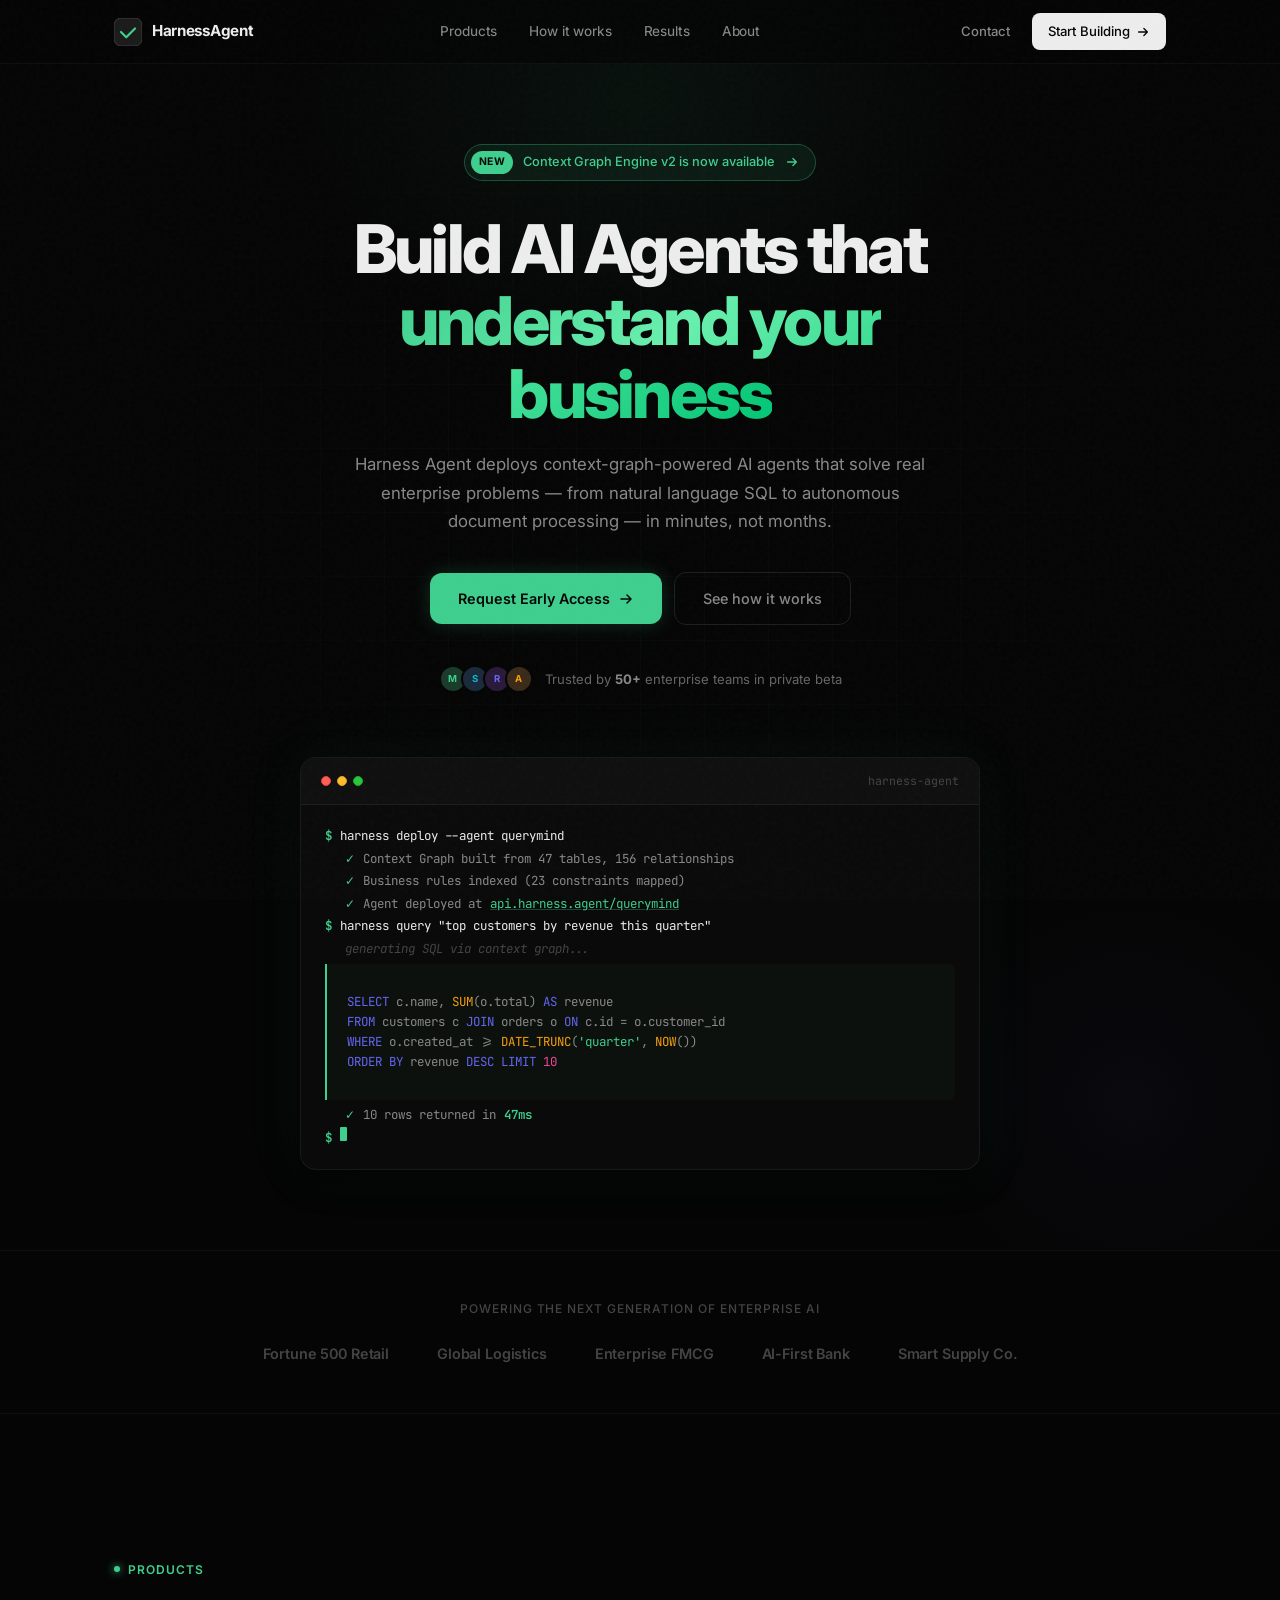
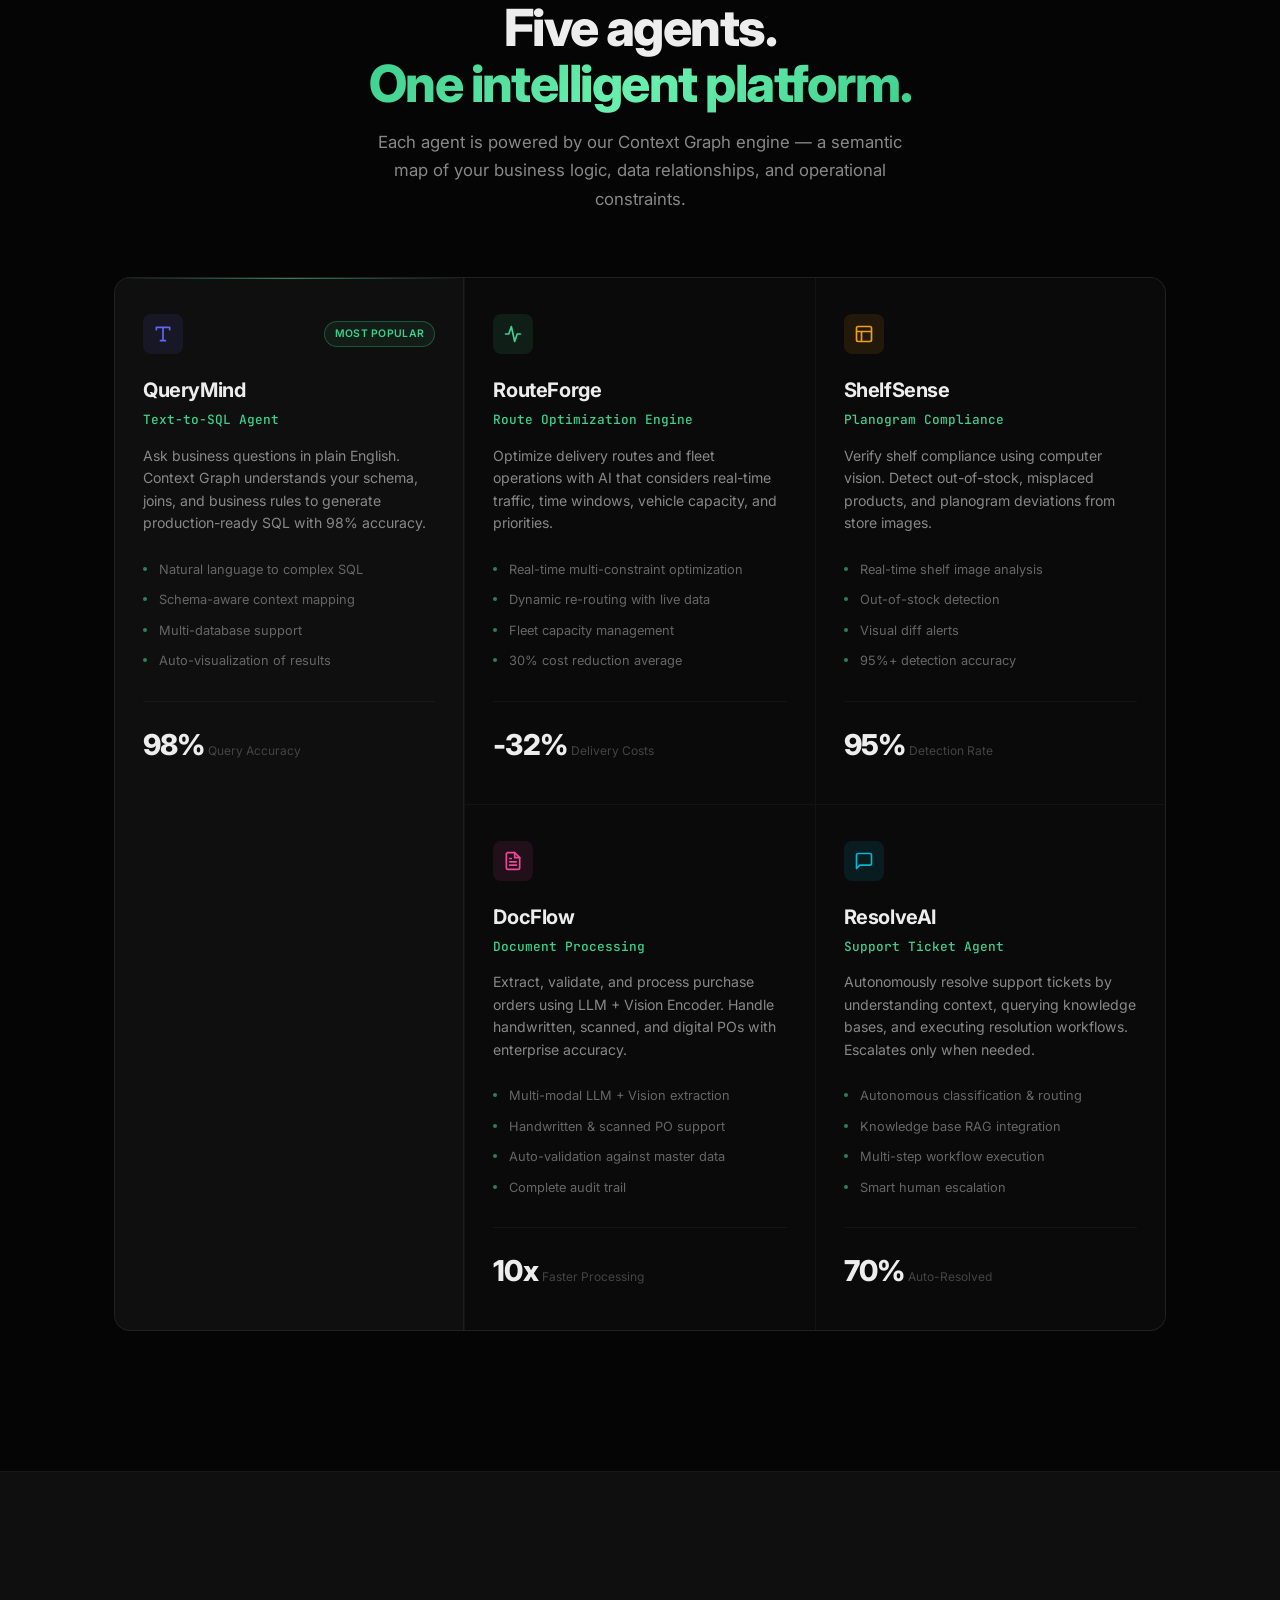
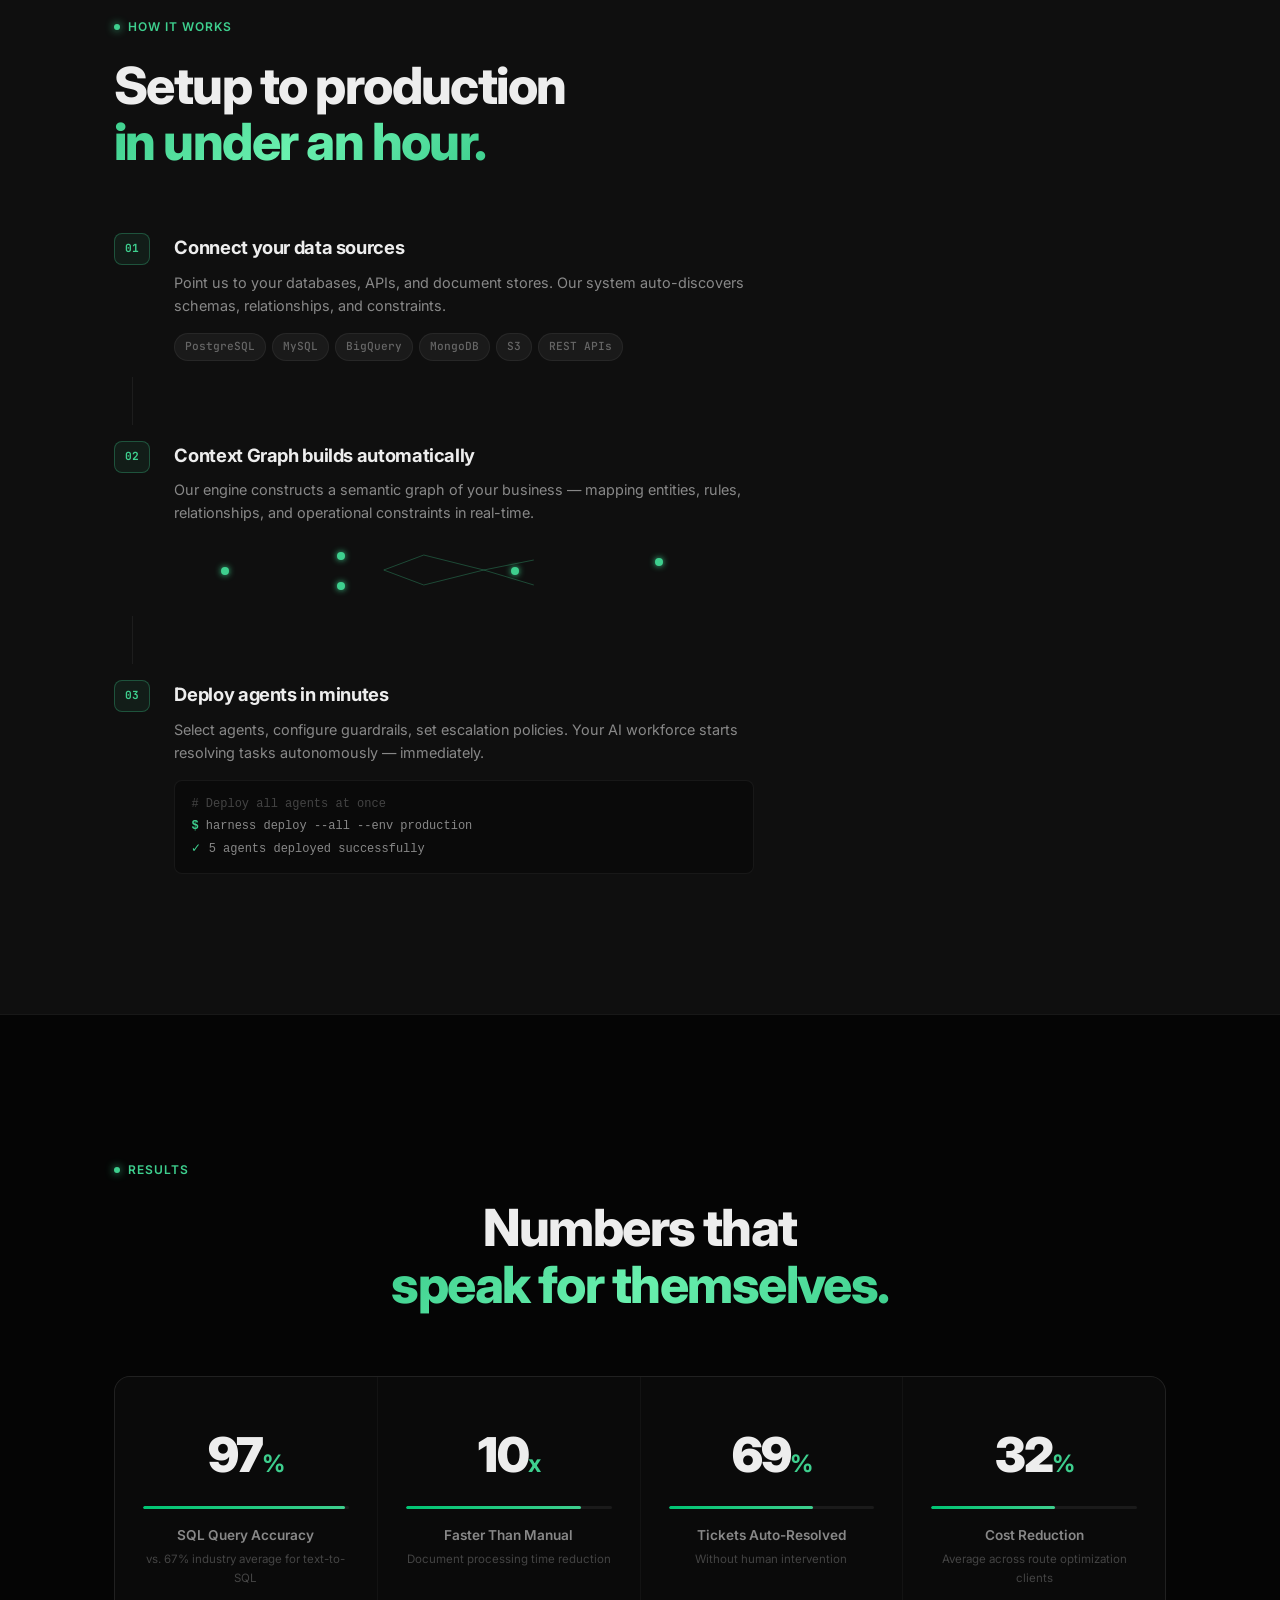
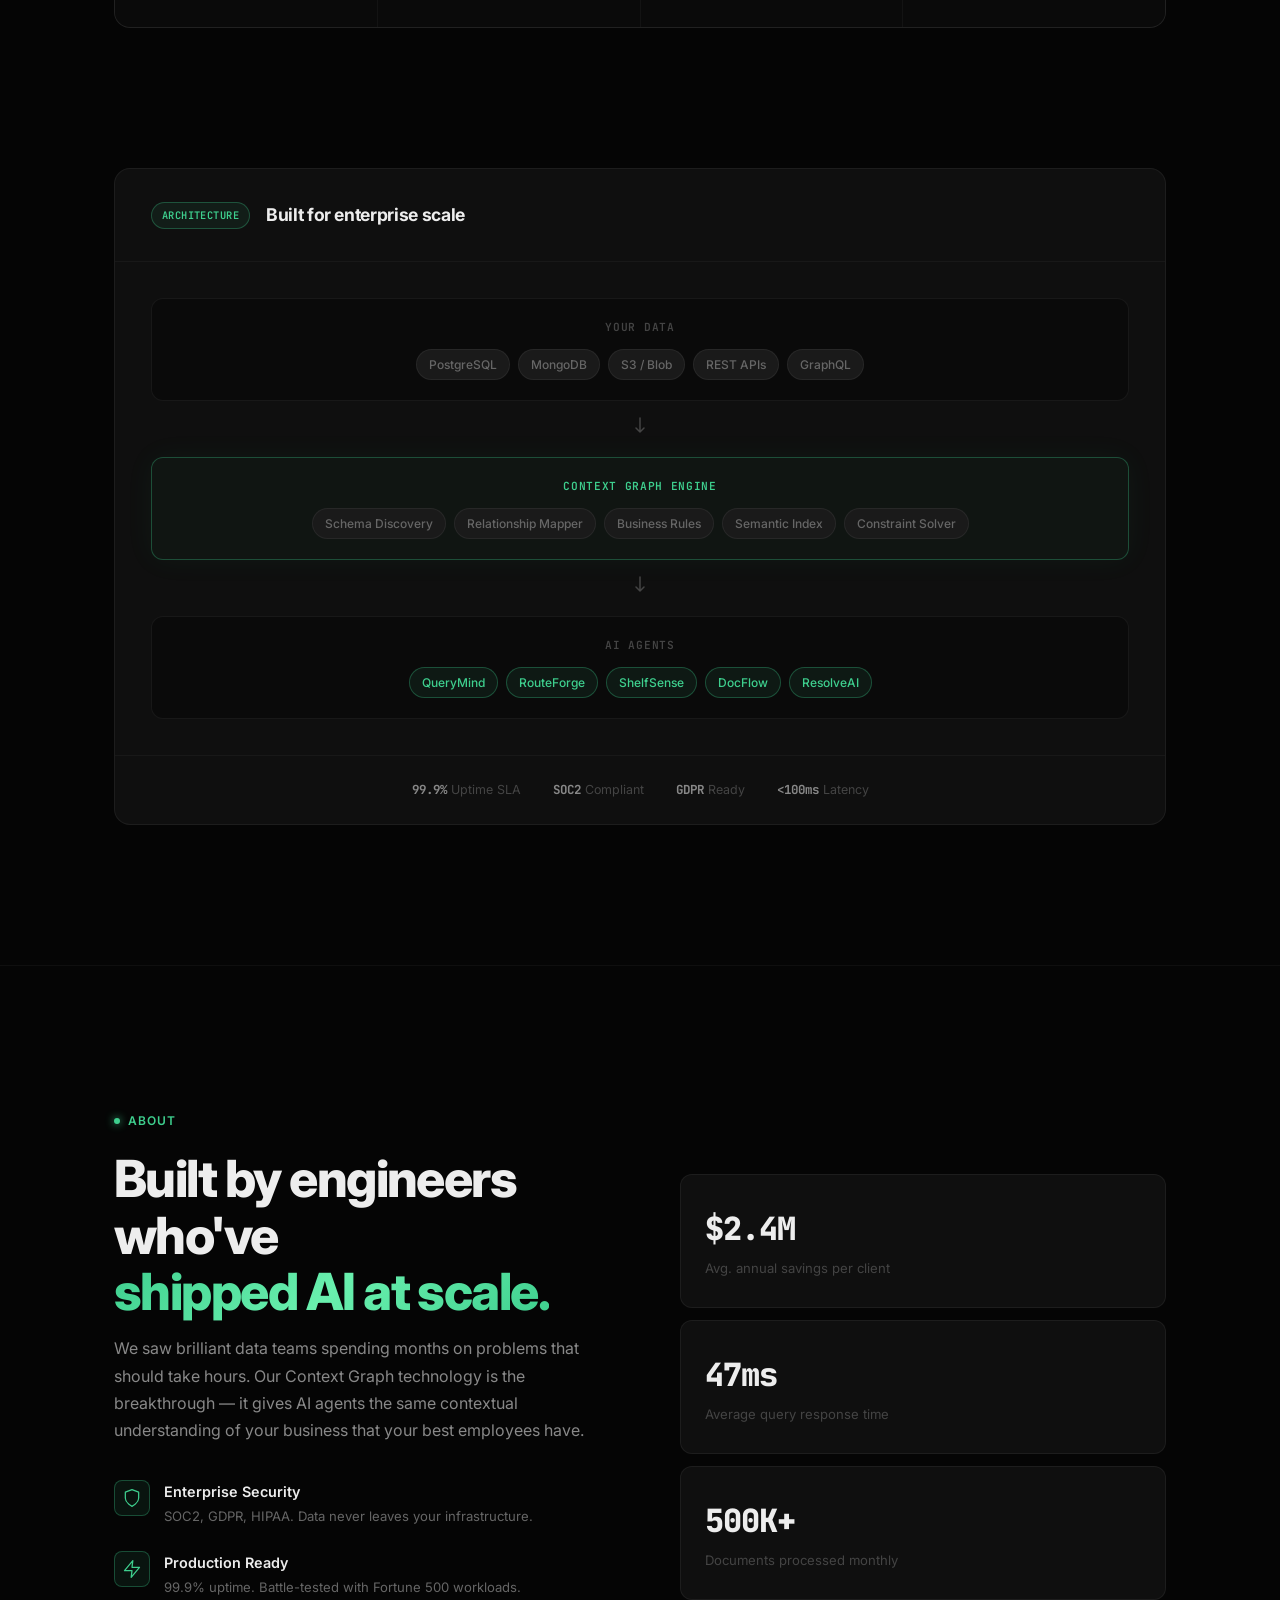
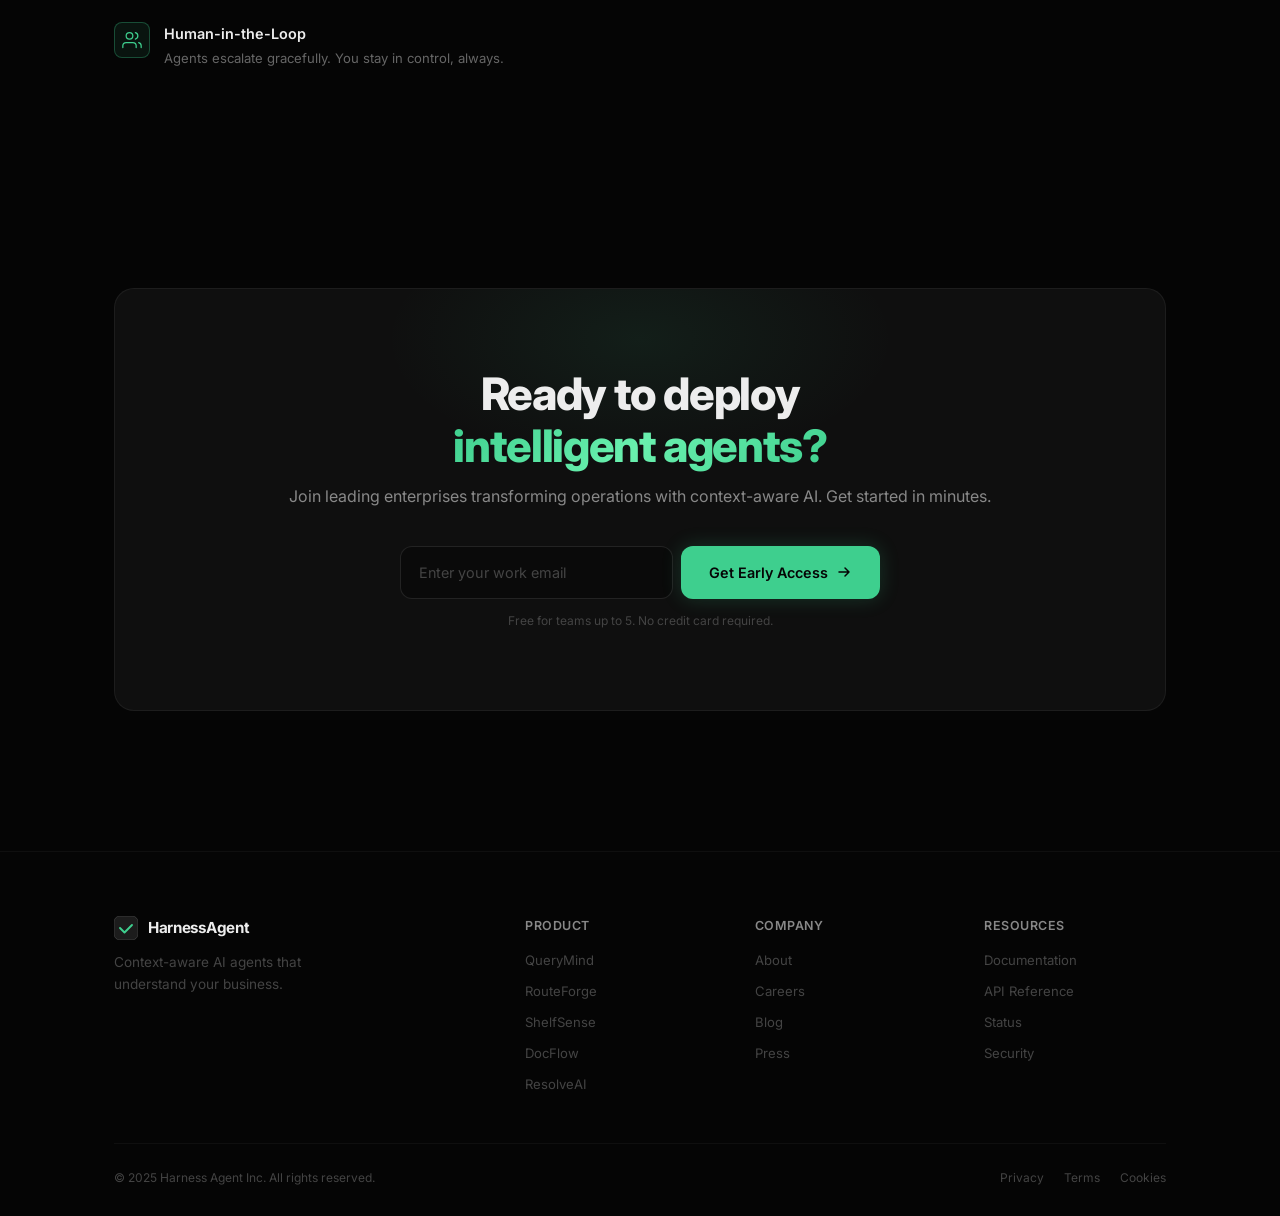
==== commit 9b4a27a5: "redesign: Vercel/Supabase-quality investor-grade website - Deep black (#050505) background with emer" ====
--- a/index.html
+++ b/index.html
@@ -3,453 +3,270 @@
 <head>
     <meta charset="UTF-8">
     <meta name="viewport" content="width=device-width, initial-scale=1.0">
-    <title>Harness Agent | Context-Aware AI Agents That Understand Your Business</title>
-    <meta name="description" content="Deploy intelligent, context-graph-powered AI agents that solve real enterprise problems — from natural language database queries to automated document processing.">
+    <title>Harness Agent | Context-Aware AI Agents for Enterprise</title>
+    <meta name="description" content="Deploy intelligent, context-graph-powered AI agents that solve real enterprise problems. Text-to-SQL, Route Optimization, Document Processing, and more.">
     <link rel="preconnect" href="https://fonts.googleapis.com">
     <link rel="preconnect" href="https://fonts.gstatic.com" crossorigin>
-    <link href="https://fonts.googleapis.com/css2?family=Inter:wght@300;400;500;600;700;800;900&family=JetBrains+Mono:wght@400;500&display=swap" rel="stylesheet">
+    <link href="https://fonts.googleapis.com/css2?family=Inter:wght@300;400;500;600;700;800;900&family=JetBrains+Mono:wght@400;500;600&display=swap" rel="stylesheet">
     <link rel="stylesheet" href="css/styles.css">
-    <link rel="icon" type="image/svg+xml" href="data:image/svg+xml,%3Csvg xmlns='http://www.w3.org/2000/svg' viewBox='0 0 32 32'%3E%3Cdefs%3E%3ClinearGradient id='g' x1='0%25' y1='0%25' x2='100%25' y2='100%25'%3E%3Cstop offset='0%25' stop-color='%236366f1'/%3E%3Cstop offset='100%25' stop-color='%2306b6d4'/%3E%3C/linearGradient%3E%3C/defs%3E%3Ccircle cx='16' cy='16' r='14' fill='url(%23g)'/%3E%3Cpath d='M10 16l4 4 8-8' stroke='white' stroke-width='2.5' fill='none' stroke-linecap='round' stroke-linejoin='round'/%3E%3C/svg%3E">
+    <link rel="icon" type="image/svg+xml" href="data:image/svg+xml,%3Csvg xmlns='http://www.w3.org/2000/svg' viewBox='0 0 32 32'%3E%3Crect width='32' height='32' rx='8' fill='%230f0f0f'/%3E%3Cpath d='M8 16l6 6 10-10' stroke='%2300c573' stroke-width='3' fill='none' stroke-linecap='round' stroke-linejoin='round'/%3E%3C/svg%3E">
 </head>
 <body>
+    <!-- Noise Overlay -->
+    <div class="noise-overlay"></div>
+
     <!-- Navigation -->
-    <nav class="navbar" id="navbar">
-        <div class="container nav-container">
-            <a href="#" class="logo">
-                <div class="logo-icon">
-                    <svg viewBox="0 0 32 32" fill="none">
-                        <circle cx="16" cy="16" r="14" fill="url(#logo-gradient)"/>
-                        <defs>
-                            <linearGradient id="logo-gradient" x1="0%" y1="0%" x2="100%" y2="100%">
-                                <stop offset="0%" stop-color="#6366f1"/>
-                                <stop offset="100%" stop-color="#06b6d4"/>
-                            </linearGradient>
-                        </defs>
-                        <path d="M10 16l4 4 8-8" stroke="white" stroke-width="2.5" fill="none" stroke-linecap="round" stroke-linejoin="round"/>
-                    </svg>
-                </div>
-                <span class="logo-text">Harness<span class="logo-accent">Agent</span></span>
+    <nav class="nav" id="nav">
+        <div class="nav-inner">
+            <a href="#" class="nav-logo">
+                <svg width="28" height="28" viewBox="0 0 32 32" fill="none">
+                    <rect width="32" height="32" rx="8" fill="currentColor" fill-opacity="0.1" stroke="currentColor" stroke-opacity="0.2"/>
+                    <path d="M8 16l6 6 10-10" stroke="url(#nav-logo-grad)" stroke-width="2.5" fill="none" stroke-linecap="round" stroke-linejoin="round"/>
+                    <defs><linearGradient id="nav-logo-grad" x1="8" y1="12" x2="24" y2="22"><stop stop-color="#3ecf8e"/><stop offset="1" stop-color="#00c573"/></linearGradient></defs>
+                </svg>
+                <span>HarnessAgent</span>
             </a>
-            <ul class="nav-links">
-                <li><a href="#products">Products</a></li>
-                <li><a href="#how-it-works">How It Works</a></li>
-                <li><a href="#about">About</a></li>
-                <li><a href="#contact">Contact</a></li>
-            </ul>
+            <div class="nav-links" id="nav-links">
+                <a href="#products">Products</a>
+                <a href="#how-it-works">How it works</a>
+                <a href="#metrics">Results</a>
+                <a href="#about">About</a>
+            </div>
             <div class="nav-actions">
-                <a href="#contact" class="btn btn-ghost">Book Demo</a>
-                <a href="#contact" class="btn btn-primary">Get Started</a>
-            </div>
-            <button class="mobile-toggle" id="mobile-toggle" aria-label="Toggle menu">
-                <span></span>
-                <span></span>
-                <span></span>
+                <a href="#contact" class="nav-btn-ghost">Contact</a>
+                <a href="#contact" class="nav-btn-primary">
+                    Start Building
+                    <svg width="14" height="14" viewBox="0 0 16 16" fill="none"><path d="M3 8h10m0 0L9 4m4 4L9 12" stroke="currentColor" stroke-width="1.5" stroke-linecap="round" stroke-linejoin="round"/></svg>
+                </a>
+            </div>
+            <button class="nav-mobile-btn" id="nav-mobile-btn" aria-label="Menu">
+                <svg width="24" height="24" viewBox="0 0 24 24" fill="none"><path d="M4 6h16M4 12h16M4 18h16" stroke="currentColor" stroke-width="1.5" stroke-linecap="round"/></svg>
             </button>
         </div>
     </nav>
 
-    <!-- Mobile Menu -->
-    <div class="mobile-menu" id="mobile-menu">
-        <ul class="mobile-nav-links">
-            <li><a href="#products">Products</a></li>
-            <li><a href="#how-it-works">How It Works</a></li>
-            <li><a href="#about">About</a></li>
-            <li><a href="#contact">Contact</a></li>
-            <li><a href="#contact" class="btn btn-primary btn-full">Get Started</a></li>
-        </ul>
-    </div>
-
-    <!-- Hero Section -->
-    <section class="hero" id="hero">
-        <div class="hero-bg">
-            <div class="grid-pattern"></div>
-            <div class="gradient-orb orb-1"></div>
-            <div class="gradient-orb orb-2"></div>
-            <div class="gradient-orb orb-3"></div>
-        </div>
-        <div class="container hero-content">
-            <div class="hero-badge animate-fade-up">
-                <span class="badge-dot"></span>
-                <span>Now in Private Beta</span>
-            </div>
-            <h1 class="hero-title animate-fade-up delay-1">
-                Context-Aware AI Agents<br>
-                <span class="gradient-text">That Understand Your Business</span>
-            </h1>
-            <p class="hero-subtitle animate-fade-up delay-2">
-                Deploy intelligent, context-graph-powered AI agents that solve real enterprise problems
-                &mdash; from natural language database queries to automated document processing &mdash; 
-                without writing a single line of code.
-            </p>
-            <div class="hero-cta animate-fade-up delay-3">
-                <a href="#contact" class="btn btn-primary btn-lg">
-                    <span>Start Free Trial</span>
-                    <svg width="20" height="20" viewBox="0 0 20 20" fill="none">
-                        <path d="M4 10h12m0 0l-4-4m4 4l-4 4" stroke="currentColor" stroke-width="2" stroke-linecap="round" stroke-linejoin="round"/>
-                    </svg>
-                </a>
-                <a href="#how-it-works" class="btn btn-outline btn-lg">
-                    <svg width="20" height="20" viewBox="0 0 20 20" fill="none">
-                        <circle cx="10" cy="10" r="8" stroke="currentColor" stroke-width="1.5"/>
-                        <path d="M8 7l5 3-5 3V7z" fill="currentColor"/>
-                    </svg>
-                    <span>Watch Demo</span>
-                </a>
-            </div>
-            <div class="hero-stats animate-fade-up delay-4">
-                <div class="stat">
-                    <span class="stat-number">5</span>
-                    <span class="stat-label">AI Agents</span>
-                </div>
-                <div class="stat-divider"></div>
-                <div class="stat">
-                    <span class="stat-number">98%</span>
-                    <span class="stat-label">Accuracy</span>
-                </div>
-                <div class="stat-divider"></div>
-                <div class="stat">
-                    <span class="stat-number">10x</span>
-                    <span class="stat-label">Faster Processing</span>
-                </div>
-                <div class="stat-divider"></div>
-                <div class="stat">
-                    <span class="stat-number">24/7</span>
-                    <span class="stat-label">Autonomous Ops</span>
-                </div>
-            </div>
-        </div>
-        <div class="hero-visual animate-fade-up delay-4">
-            <div class="context-graph">
-                <div class="graph-node node-center">
-                    <div class="node-pulse"></div>
-                    <svg width="24" height="24" viewBox="0 0 24 24" fill="none">
-                        <path d="M12 2L2 7l10 5 10-5-10-5zM2 17l10 5 10-5M2 12l10 5 10-5" stroke="currentColor" stroke-width="2" stroke-linecap="round" stroke-linejoin="round"/>
-                    </svg>
-                </div>
-                <div class="graph-node node-1">
-                    <svg width="18" height="18" viewBox="0 0 24 24" fill="none">
-                        <path d="M4 7V4h16v3M9 20h6M12 4v16" stroke="currentColor" stroke-width="2" stroke-linecap="round" stroke-linejoin="round"/>
-                    </svg>
-                    <span>Text-to-SQL</span>
-                </div>
-                <div class="graph-node node-2">
-                    <svg width="18" height="18" viewBox="0 0 24 24" fill="none">
-                        <path d="M3 12h4l3-9 4 18 3-9h4" stroke="currentColor" stroke-width="2" stroke-linecap="round" stroke-linejoin="round"/>
-                    </svg>
-                    <span>Route Optimization</span>
-                </div>
-                <div class="graph-node node-3">
-                    <svg width="18" height="18" viewBox="0 0 24 24" fill="none">
-                        <rect x="3" y="3" width="18" height="18" rx="2" stroke="currentColor" stroke-width="2"/>
-                        <path d="M3 9h18M9 21V9" stroke="currentColor" stroke-width="2"/>
-                    </svg>
-                    <span>Planogram</span>
-                </div>
-                <div class="graph-node node-4">
-                    <svg width="18" height="18" viewBox="0 0 24 24" fill="none">
-                        <path d="M14 2H6a2 2 0 00-2 2v16a2 2 0 002 2h12a2 2 0 002-2V8z" stroke="currentColor" stroke-width="2" stroke-linecap="round" stroke-linejoin="round"/>
-                        <path d="M14 2v6h6M16 13H8M16 17H8M10 9H8" stroke="currentColor" stroke-width="2" stroke-linecap="round" stroke-linejoin="round"/>
-                    </svg>
-                    <span>Doc Processing</span>
-                </div>
-                <div class="graph-node node-5">
-                    <svg width="18" height="18" viewBox="0 0 24 24" fill="none">
-                        <path d="M21 15a2 2 0 01-2 2H7l-4 4V5a2 2 0 012-2h14a2 2 0 012 2z" stroke="currentColor" stroke-width="2" stroke-linecap="round" stroke-linejoin="round"/>
-                    </svg>
-                    <span>Support Agent</span>
-                </div>
-                <svg class="graph-lines" viewBox="0 0 400 400">
-                    <line x1="200" y1="200" x2="200" y2="60" class="graph-line"/>
-                    <line x1="200" y1="200" x2="340" y2="140" class="graph-line"/>
-                    <line x1="200" y1="200" x2="340" y2="280" class="graph-line"/>
-                    <line x1="200" y1="200" x2="60" y2="280" class="graph-line"/>
-                    <line x1="200" y1="200" x2="60" y2="140" class="graph-line"/>
-                </svg>
-            </div>
-        </div>
-    </section>
-
-    <!-- Trusted By -->
-    <section class="trusted-by">
-        <div class="container">
-            <p class="trusted-label">Trusted by forward-thinking enterprises</p>
-            <div class="logo-scroll">
-                <div class="logo-track">
-                    <span class="company-logo">Fortune 500 Retail</span>
-                    <span class="company-logo">Global Logistics Co.</span>
-                    <span class="company-logo">Enterprise FMCG</span>
-                    <span class="company-logo">Smart Supply Chain</span>
-                    <span class="company-logo">Digital Commerce Inc.</span>
-                    <span class="company-logo">AI-First Bank</span>
-                    <span class="company-logo">Fortune 500 Retail</span>
-                    <span class="company-logo">Global Logistics Co.</span>
-                    <span class="company-logo">Enterprise FMCG</span>
-                    <span class="company-logo">Smart Supply Chain</span>
-                </div>
-            </div>
-        </div>
-    </section>
-
-    <!-- Products Section -->
-    <section class="products" id="products">
-        <div class="container">
-            <div class="section-header">
-                <span class="section-tag">Products</span>
-                <h2 class="section-title">Five Agents. <span class="gradient-text">One Platform.</span></h2>
-                <p class="section-subtitle">Each agent is powered by our proprietary Context Graph engine that maps your business logic, data relationships, and operational constraints.</p>
-            </div>
+    <!-- Hero -->
+    <section class="hero">
+        <div class="hero-grid-bg"></div>
+        <div class="hero-glow"></div>
+        <div class="hero-glow-2"></div>
+        <div class="container">
+            <div class="hero-content">
+                <div class="hero-announcement">
+                    <span class="announcement-badge">NEW</span>
+                    <span>Context Graph Engine v2 is now available</span>
+                    <svg width="14" height="14" viewBox="0 0 16 16" fill="none"><path d="M3 8h10m0 0L9 4m4 4L9 12" stroke="currentColor" stroke-width="1.5" stroke-linecap="round" stroke-linejoin="round"/></svg>
+                </div>
+                <h1 class="hero-title">
+                    Build AI Agents that<br>
+                    <span class="hero-title-gradient">understand your business</span>
+                </h1>
+                <p class="hero-description">
+                    Harness Agent deploys context-graph-powered AI agents that solve real enterprise 
+                    problems — from natural language SQL to autonomous document processing — 
+                    in minutes, not months.
+                </p>
+                <div class="hero-actions">
+                    <a href="#contact" class="btn-primary-lg">
+                        Request Early Access
+                        <svg width="16" height="16" viewBox="0 0 16 16" fill="none"><path d="M3 8h10m0 0L9 4m4 4L9 12" stroke="currentColor" stroke-width="1.5" stroke-linecap="round" stroke-linejoin="round"/></svg>
+                    </a>
+                    <a href="#how-it-works" class="btn-secondary-lg">
+                        See how it works
+                    </a>
+                </div>
+                <div class="hero-proof">
+                    <div class="hero-proof-avatars">
+                        <div class="avatar">M</div>
+                        <div class="avatar">S</div>
+                        <div class="avatar">R</div>
+                        <div class="avatar">A</div>
+                    </div>
+                    <p>Trusted by <strong>50+</strong> enterprise teams in private beta</p>
+                </div>
+            </div>
+
+            <!-- Hero Terminal -->
+            <div class="hero-terminal">
+                <div class="terminal-chrome">
+                    <div class="terminal-dots">
+                        <span></span><span></span><span></span>
+                    </div>
+                    <span class="terminal-title">harness-agent</span>
+                </div>
+                <div class="terminal-body">
+                    <div class="terminal-line">
+                        <span class="terminal-prompt">$</span>
+                        <span class="terminal-cmd">harness deploy --agent querymind</span>
+                    </div>
+                    <div class="terminal-line output">
+                        <span class="terminal-success">&#10003;</span> Context Graph built from 47 tables, 156 relationships
+                    </div>
+                    <div class="terminal-line output">
+                        <span class="terminal-success">&#10003;</span> Business rules indexed (23 constraints mapped)
+                    </div>
+                    <div class="terminal-line output">
+                        <span class="terminal-success">&#10003;</span> Agent deployed at <span class="terminal-link">api.harness.agent/querymind</span>
+                    </div>
+                    <div class="terminal-line">
+                        <span class="terminal-prompt">$</span>
+                        <span class="terminal-cmd">harness query "top customers by revenue this quarter"</span>
+                    </div>
+                    <div class="terminal-line output">
+                        <span class="terminal-muted">generating SQL via context graph...</span>
+                    </div>
+                    <div class="terminal-line output code-output">
+<span class="t-keyword">SELECT</span> c.name, <span class="t-func">SUM</span>(o.total) <span class="t-keyword">AS</span> revenue
+<span class="t-keyword">FROM</span> customers c <span class="t-keyword">JOIN</span> orders o <span class="t-keyword">ON</span> c.id = o.customer_id
+<span class="t-keyword">WHERE</span> o.created_at >= <span class="t-func">DATE_TRUNC</span>(<span class="t-string">'quarter'</span>, <span class="t-func">NOW</span>())
+<span class="t-keyword">ORDER BY</span> revenue <span class="t-keyword">DESC LIMIT</span> <span class="t-number">10</span>
+                    </div>
+                    <div class="terminal-line output">
+                        <span class="terminal-success">&#10003;</span> 10 rows returned in <span class="terminal-highlight">47ms</span>
+                    </div>
+                    <div class="terminal-line">
+                        <span class="terminal-prompt">$</span>
+                        <span class="terminal-cursor"></span>
+                    </div>
+                </div>
+            </div>
+        </div>
+    </section>
+
+    <!-- Logos -->
+    <section class="logos-section">
+        <div class="container">
+            <p class="logos-label">Powering the next generation of enterprise AI</p>
+            <div class="logos-grid">
+                <div class="logo-item">Fortune 500 Retail</div>
+                <div class="logo-item">Global Logistics</div>
+                <div class="logo-item">Enterprise FMCG</div>
+                <div class="logo-item">AI-First Bank</div>
+                <div class="logo-item">Smart Supply Co.</div>
+            </div>
+        </div>
+    </section>
+
+    <!-- Products -->
+    <section class="products-section" id="products">
+        <div class="container">
+            <div class="section-eyebrow">
+                <span class="eyebrow-dot"></span>
+                Products
+            </div>
+            <h2 class="section-heading">Five agents.<br><span class="text-gradient">One intelligent platform.</span></h2>
+            <p class="section-subheading">Each agent is powered by our Context Graph engine — a semantic map of your business logic, data relationships, and operational constraints.</p>
 
             <div class="products-grid">
-                <!-- Product 1: QueryMind -->
-                <div class="product-card" data-product="querymind">
-                    <div class="product-icon">
-                        <svg viewBox="0 0 48 48" fill="none">
-                            <rect x="4" y="4" width="40" height="40" rx="12" fill="url(#p1-bg)"/>
-                            <defs><linearGradient id="p1-bg" x1="0%" y1="0%" x2="100%" y2="100%"><stop offset="0%" stop-color="#6366f1" stop-opacity="0.1"/><stop offset="100%" stop-color="#6366f1" stop-opacity="0.05"/></linearGradient></defs>
-                            <path d="M16 20h16M16 24h12M16 28h8" stroke="#6366f1" stroke-width="2" stroke-linecap="round"/>
-                            <circle cx="32" cy="32" r="6" stroke="#6366f1" stroke-width="2"/>
-                            <path d="M36 36l3 3" stroke="#6366f1" stroke-width="2" stroke-linecap="round"/>
-                        </svg>
-                    </div>
-                    <div class="product-content">
-                        <h3 class="product-name">QueryMind</h3>
-                        <p class="product-tagline">Context Graph Text-to-SQL Agent</p>
-                        <p class="product-description">Ask business questions in plain English. Our Context Graph understands your schema, relationships, and business rules to generate accurate SQL queries with 98%+ accuracy.</p>
-                        <ul class="product-features">
-                            <li>Natural language to complex SQL translation</li>
-                            <li>Schema-aware context graph mapping</li>
-                            <li>Multi-database support (PostgreSQL, MySQL, BigQuery)</li>
-                            <li>Auto-generates visualizations from query results</li>
-                        </ul>
-                    </div>
-                    <div class="product-visual">
-                        <div class="code-block">
-                            <div class="code-header">
-                                <span class="code-dot red"></span>
-                                <span class="code-dot yellow"></span>
-                                <span class="code-dot green"></span>
-                                <span class="code-title">QueryMind</span>
-                            </div>
-                            <pre><code><span class="code-comment">// User asks:</span>
-<span class="code-string">"Show me top 10 customers by revenue
- this quarter who haven't reordered"</span>
-
-<span class="code-comment">// QueryMind generates:</span>
-<span class="code-keyword">SELECT</span> c.name, <span class="code-func">SUM</span>(o.total)
-<span class="code-keyword">FROM</span> customers c
-<span class="code-keyword">JOIN</span> orders o <span class="code-keyword">ON</span> c.id = o.customer_id
-<span class="code-keyword">WHERE</span> o.date >= <span class="code-func">DATE_TRUNC</span>(<span class="code-string">'quarter'</span>)
-<span class="code-keyword">GROUP BY</span> c.name
-<span class="code-keyword">ORDER BY</span> <span class="code-func">SUM</span>(o.total) <span class="code-keyword">DESC</span>
-<span class="code-keyword">LIMIT</span> <span class="code-number">10</span></code></pre>
-                        </div>
-                    </div>
-                </div>
-
-                <!-- Product 2: RouteForge -->
-                <div class="product-card" data-product="routeforge">
-                    <div class="product-icon">
-                        <svg viewBox="0 0 48 48" fill="none">
-                            <rect x="4" y="4" width="40" height="40" rx="12" fill="url(#p2-bg)"/>
-                            <defs><linearGradient id="p2-bg" x1="0%" y1="0%" x2="100%" y2="100%"><stop offset="0%" stop-color="#10b981" stop-opacity="0.1"/><stop offset="100%" stop-color="#10b981" stop-opacity="0.05"/></linearGradient></defs>
-                            <circle cx="16" cy="16" r="3" stroke="#10b981" stroke-width="2"/>
-                            <circle cx="32" cy="16" r="3" stroke="#10b981" stroke-width="2"/>
-                            <circle cx="32" cy="32" r="3" stroke="#10b981" stroke-width="2"/>
-                            <circle cx="16" cy="32" r="3" stroke="#10b981" stroke-width="2"/>
-                            <path d="M19 16h10M32 19v10M29 32H19M16 29V19" stroke="#10b981" stroke-width="1.5" stroke-dasharray="3 2"/>
-                        </svg>
-                    </div>
-                    <div class="product-content">
-                        <h3 class="product-name">RouteForge</h3>
-                        <p class="product-tagline">AI Route Optimization Engine</p>
-                        <p class="product-description">Optimize delivery routes, fleet management, and logistics operations using AI that considers real-time traffic, time windows, vehicle capacity, and business priorities.</p>
-                        <ul class="product-features">
-                            <li>Real-time multi-constraint optimization</li>
-                            <li>Dynamic re-routing with live traffic data</li>
-                            <li>Fleet capacity and time-window management</li>
-                            <li>30% average reduction in delivery costs</li>
-                        </ul>
-                    </div>
-                    <div class="product-visual">
-                        <div class="route-viz">
-                            <div class="route-map">
-                                <div class="route-point start">A</div>
-                                <div class="route-path"></div>
-                                <div class="route-point mid">B</div>
-                                <div class="route-path"></div>
-                                <div class="route-point mid">C</div>
-                                <div class="route-path"></div>
-                                <div class="route-point end">D</div>
-                            </div>
-                            <div class="route-stats">
-                                <div class="route-stat">
-                                    <span class="route-stat-value">-32%</span>
-                                    <span class="route-stat-label">Distance</span>
-                                </div>
-                                <div class="route-stat">
-                                    <span class="route-stat-value">-45min</span>
-                                    <span class="route-stat-label">Time Saved</span>
-                                </div>
-                                <div class="route-stat">
-                                    <span class="route-stat-value">98%</span>
-                                    <span class="route-stat-label">On-Time</span>
-                                </div>
-                            </div>
-                        </div>
-                    </div>
-                </div>
-
-                <!-- Product 3: ShelfSense -->
-                <div class="product-card" data-product="shelfsense">
-                    <div class="product-icon">
-                        <svg viewBox="0 0 48 48" fill="none">
-                            <rect x="4" y="4" width="40" height="40" rx="12" fill="url(#p3-bg)"/>
-                            <defs><linearGradient id="p3-bg" x1="0%" y1="0%" x2="100%" y2="100%"><stop offset="0%" stop-color="#f59e0b" stop-opacity="0.1"/><stop offset="100%" stop-color="#f59e0b" stop-opacity="0.05"/></linearGradient></defs>
-                            <rect x="12" y="14" width="24" height="20" rx="2" stroke="#f59e0b" stroke-width="2"/>
-                            <path d="M12 22h24M12 30h24M20 14v16M28 14v16" stroke="#f59e0b" stroke-width="1.5"/>
-                            <circle cx="36" cy="12" r="4" fill="#f59e0b"/>
-                            <path d="M34 12l1.5 1.5 3-3" stroke="white" stroke-width="1.5" stroke-linecap="round" stroke-linejoin="round"/>
-                        </svg>
-                    </div>
-                    <div class="product-content">
-                        <h3 class="product-name">ShelfSense</h3>
-                        <p class="product-tagline">Planogram Compliance Vision Agent</p>
-                        <p class="product-description">Automatically verify shelf compliance using computer vision. Detect out-of-stock, misplaced products, and planogram deviations from store images in real-time.</p>
-                        <ul class="product-features">
-                            <li>Real-time shelf image analysis via Vision AI</li>
-                            <li>Automatic out-of-stock detection</li>
-                            <li>Planogram deviation alerts with visual diff</li>
-                            <li>95%+ compliance detection accuracy</li>
-                        </ul>
-                    </div>
-                    <div class="product-visual">
-                        <div class="shelf-viz">
-                            <div class="shelf-grid">
-                                <div class="shelf-item compliant"></div>
-                                <div class="shelf-item compliant"></div>
-                                <div class="shelf-item violation"></div>
-                                <div class="shelf-item compliant"></div>
-                                <div class="shelf-item compliant"></div>
-                                <div class="shelf-item oos"></div>
-                                <div class="shelf-item compliant"></div>
-                                <div class="shelf-item compliant"></div>
-                                <div class="shelf-item compliant"></div>
-                            </div>
-                            <div class="shelf-legend">
-                                <span class="legend-item"><span class="dot compliant"></span>Compliant</span>
-                                <span class="legend-item"><span class="dot violation"></span>Misplaced</span>
-                                <span class="legend-item"><span class="dot oos"></span>OOS</span>
-                            </div>
-                        </div>
-                    </div>
-                </div>
-
-                <!-- Product 4: DocFlow -->
-                <div class="product-card" data-product="docflow">
-                    <div class="product-icon">
-                        <svg viewBox="0 0 48 48" fill="none">
-                            <rect x="4" y="4" width="40" height="40" rx="12" fill="url(#p4-bg)"/>
-                            <defs><linearGradient id="p4-bg" x1="0%" y1="0%" x2="100%" y2="100%"><stop offset="0%" stop-color="#ec4899" stop-opacity="0.1"/><stop offset="100%" stop-color="#ec4899" stop-opacity="0.05"/></linearGradient></defs>
-                            <path d="M20 12h-4a2 2 0 00-2 2v20a2 2 0 002 2h16a2 2 0 002-2V14a2 2 0 00-2-2h-4" stroke="#ec4899" stroke-width="2"/>
-                            <rect x="20" y="10" width="8" height="4" rx="1" stroke="#ec4899" stroke-width="2"/>
-                            <path d="M18 22h12M18 26h12M18 30h8" stroke="#ec4899" stroke-width="1.5" stroke-linecap="round"/>
-                        </svg>
-                    </div>
-                    <div class="product-content">
-                        <h3 class="product-name">DocFlow</h3>
-                        <p class="product-tagline">Purchase Order Document Processing</p>
-                        <p class="product-description">Extract, validate, and process purchase orders using LLM + Vision Encoder. Handle handwritten, scanned, and digital POs with enterprise-grade accuracy and audit trails.</p>
-                        <ul class="product-features">
-                            <li>Multi-modal extraction (LLM + Vision Encoder)</li>
-                            <li>Handles scanned, handwritten, and digital POs</li>
-                            <li>Auto-validation against master data</li>
-                            <li>Complete audit trail and compliance logging</li>
-                        </ul>
-                    </div>
-                    <div class="product-visual">
-                        <div class="doc-viz">
-                            <div class="doc-flow-steps">
-                                <div class="doc-step">
-                                    <div class="doc-step-icon">
-                                        <svg width="16" height="16" viewBox="0 0 24 24" fill="none"><path d="M21 15v4a2 2 0 01-2 2H5a2 2 0 01-2-2v-4M17 8l-5-5-5 5M12 3v12" stroke="currentColor" stroke-width="2" stroke-linecap="round" stroke-linejoin="round"/></svg>
-                                    </div>
-                                    <span>Upload PO</span>
-                                </div>
-                                <div class="doc-arrow">&rarr;</div>
-                                <div class="doc-step">
-                                    <div class="doc-step-icon">
-                                        <svg width="16" height="16" viewBox="0 0 24 24" fill="none"><circle cx="11" cy="11" r="8" stroke="currentColor" stroke-width="2"/><path d="M21 21l-4.35-4.35" stroke="currentColor" stroke-width="2" stroke-linecap="round"/></svg>
-                                    </div>
-                                    <span>AI Extract</span>
-                                </div>
-                                <div class="doc-arrow">&rarr;</div>
-                                <div class="doc-step">
-                                    <div class="doc-step-icon">
-                                        <svg width="16" height="16" viewBox="0 0 24 24" fill="none"><path d="M22 11.08V12a10 10 0 11-5.93-9.14" stroke="currentColor" stroke-width="2" stroke-linecap="round"/><path d="M22 4L12 14.01l-3-3" stroke="currentColor" stroke-width="2" stroke-linecap="round" stroke-linejoin="round"/></svg>
-                                    </div>
-                                    <span>Validate</span>
-                                </div>
-                                <div class="doc-arrow">&rarr;</div>
-                                <div class="doc-step active">
-                                    <div class="doc-step-icon">
-                                        <svg width="16" height="16" viewBox="0 0 24 24" fill="none"><path d="M4 4h16c1.1 0 2 .9 2 2v12c0 1.1-.9 2-2 2H4c-1.1 0-2-.9-2-2V6c0-1.1.9-2 2-2z" stroke="currentColor" stroke-width="2"/><path d="M22 6l-10 7L2 6" stroke="currentColor" stroke-width="2" stroke-linecap="round" stroke-linejoin="round"/></svg>
-                                    </div>
-                                    <span>ERP Sync</span>
-                                </div>
-                            </div>
-                        </div>
-                    </div>
-                </div>
-
-                <!-- Product 5: ResolveAI -->
-                <div class="product-card" data-product="resolveai">
-                    <div class="product-icon">
-                        <svg viewBox="0 0 48 48" fill="none">
-                            <rect x="4" y="4" width="40" height="40" rx="12" fill="url(#p5-bg)"/>
-                            <defs><linearGradient id="p5-bg" x1="0%" y1="0%" x2="100%" y2="100%"><stop offset="0%" stop-color="#06b6d4" stop-opacity="0.1"/><stop offset="100%" stop-color="#06b6d4" stop-opacity="0.05"/></linearGradient></defs>
-                            <path d="M34 28c0 4.418-4.477 8-10 8-1.727 0-3.365-.31-4.8-.87L14 38v-4.26C12.14 32.16 11 30.18 11 28c0-4.418 4.477-8 10-8" stroke="#06b6d4" stroke-width="2" stroke-linecap="round"/>
-                            <path d="M37 20c0 4.418-4.477 8-10 8s-10-3.582-10-8 4.477-8 10-8 10 3.582 10 8z" stroke="#06b6d4" stroke-width="2"/>
-                            <path d="M24 18v4M24 24h.01" stroke="#06b6d4" stroke-width="2" stroke-linecap="round"/>
-                        </svg>
-                    </div>
-                    <div class="product-content">
-                        <h3 class="product-name">ResolveAI</h3>
-                        <p class="product-tagline">Business Support Ticket Agent</p>
-                        <p class="product-description">Autonomously resolve support tickets by understanding context, querying knowledge bases, and executing resolution workflows. Escalates to humans only when needed.</p>
-                        <ul class="product-features">
-                            <li>Autonomous ticket classification and routing</li>
-                            <li>Knowledge base integration and RAG</li>
-                            <li>Multi-step resolution workflow execution</li>
-                            <li>Smart escalation with full context handoff</li>
-                        </ul>
-                    </div>
-                    <div class="product-visual">
-                        <div class="ticket-viz">
-                            <div class="ticket-item">
-                                <div class="ticket-status resolved"></div>
-                                <div class="ticket-info">
-                                    <span class="ticket-id">#4521</span>
-                                    <span class="ticket-text">Password reset not working</span>
-                                </div>
-                                <span class="ticket-badge auto">Auto-Resolved</span>
-                            </div>
-                            <div class="ticket-item">
-                                <div class="ticket-status resolved"></div>
-                                <div class="ticket-info">
-                                    <span class="ticket-id">#4522</span>
-                                    <span class="ticket-text">Invoice discrepancy Q3</span>
-                                </div>
-                                <span class="ticket-badge auto">Auto-Resolved</span>
-                            </div>
-                            <div class="ticket-item">
-                                <div class="ticket-status escalated"></div>
-                                <div class="ticket-info">
-                                    <span class="ticket-id">#4523</span>
-                                    <span class="ticket-text">Custom integration request</span>
-                                </div>
-                                <span class="ticket-badge human">Escalated</span>
-                            </div>
-                        </div>
+                <!-- QueryMind -->
+                <div class="product-card product-card-featured">
+                    <div class="product-card-glow"></div>
+                    <div class="product-header">
+                        <div class="product-icon product-icon-indigo">
+                            <svg width="20" height="20" viewBox="0 0 24 24" fill="none"><path d="M4 7V4h16v3M9 20h6M12 4v16" stroke="currentColor" stroke-width="2" stroke-linecap="round" stroke-linejoin="round"/></svg>
+                        </div>
+                        <span class="product-badge">Most Popular</span>
+                    </div>
+                    <h3 class="product-title">QueryMind</h3>
+                    <p class="product-subtitle">Text-to-SQL Agent</p>
+                    <p class="product-desc">Ask business questions in plain English. Context Graph understands your schema, joins, and business rules to generate production-ready SQL with 98% accuracy.</p>
+                    <ul class="product-list">
+                        <li>Natural language to complex SQL</li>
+                        <li>Schema-aware context mapping</li>
+                        <li>Multi-database support</li>
+                        <li>Auto-visualization of results</li>
+                    </ul>
+                    <div class="product-metric">
+                        <span class="product-metric-value">98%</span>
+                        <span class="product-metric-label">Query Accuracy</span>
+                    </div>
+                </div>
+
+                <!-- RouteForge -->
+                <div class="product-card">
+                    <div class="product-header">
+                        <div class="product-icon product-icon-green">
+                            <svg width="20" height="20" viewBox="0 0 24 24" fill="none"><path d="M3 12h4l3-9 4 18 3-9h4" stroke="currentColor" stroke-width="2" stroke-linecap="round" stroke-linejoin="round"/></svg>
+                        </div>
+                    </div>
+                    <h3 class="product-title">RouteForge</h3>
+                    <p class="product-subtitle">Route Optimization Engine</p>
+                    <p class="product-desc">Optimize delivery routes and fleet operations with AI that considers real-time traffic, time windows, vehicle capacity, and priorities.</p>
+                    <ul class="product-list">
+                        <li>Real-time multi-constraint optimization</li>
+                        <li>Dynamic re-routing with live data</li>
+                        <li>Fleet capacity management</li>
+                        <li>30% cost reduction average</li>
+                    </ul>
+                    <div class="product-metric">
+                        <span class="product-metric-value">-32%</span>
+                        <span class="product-metric-label">Delivery Costs</span>
+                    </div>
+                </div>
+
+                <!-- ShelfSense -->
+                <div class="product-card">
+                    <div class="product-header">
+                        <div class="product-icon product-icon-amber">
+                            <svg width="20" height="20" viewBox="0 0 24 24" fill="none"><rect x="3" y="3" width="18" height="18" rx="2" stroke="currentColor" stroke-width="2"/><path d="M3 9h18M9 21V9" stroke="currentColor" stroke-width="2"/></svg>
+                        </div>
+                    </div>
+                    <h3 class="product-title">ShelfSense</h3>
+                    <p class="product-subtitle">Planogram Compliance</p>
+                    <p class="product-desc">Verify shelf compliance using computer vision. Detect out-of-stock, misplaced products, and planogram deviations from store images.</p>
+                    <ul class="product-list">
+                        <li>Real-time shelf image analysis</li>
+                        <li>Out-of-stock detection</li>
+                        <li>Visual diff alerts</li>
+                        <li>95%+ detection accuracy</li>
+                    </ul>
+                    <div class="product-metric">
+                        <span class="product-metric-value">95%</span>
+                        <span class="product-metric-label">Detection Rate</span>
+                    </div>
+                </div>
+
+                <!-- DocFlow -->
+                <div class="product-card">
+                    <div class="product-header">
+                        <div class="product-icon product-icon-pink">
+                            <svg width="20" height="20" viewBox="0 0 24 24" fill="none"><path d="M14 2H6a2 2 0 00-2 2v16a2 2 0 002 2h12a2 2 0 002-2V8z" stroke="currentColor" stroke-width="2" stroke-linecap="round" stroke-linejoin="round"/><path d="M14 2v6h6M16 13H8M16 17H8M10 9H8" stroke="currentColor" stroke-width="2" stroke-linecap="round" stroke-linejoin="round"/></svg>
+                        </div>
+                    </div>
+                    <h3 class="product-title">DocFlow</h3>
+                    <p class="product-subtitle">Document Processing</p>
+                    <p class="product-desc">Extract, validate, and process purchase orders using LLM + Vision Encoder. Handle handwritten, scanned, and digital POs with enterprise accuracy.</p>
+                    <ul class="product-list">
+                        <li>Multi-modal LLM + Vision extraction</li>
+                        <li>Handwritten & scanned PO support</li>
+                        <li>Auto-validation against master data</li>
+                        <li>Complete audit trail</li>
+                    </ul>
+                    <div class="product-metric">
+                        <span class="product-metric-value">10x</span>
+                        <span class="product-metric-label">Faster Processing</span>
+                    </div>
+                </div>
+
+                <!-- ResolveAI -->
+                <div class="product-card">
+                    <div class="product-header">
+                        <div class="product-icon product-icon-cyan">
+                            <svg width="20" height="20" viewBox="0 0 24 24" fill="none"><path d="M21 15a2 2 0 01-2 2H7l-4 4V5a2 2 0 012-2h14a2 2 0 012 2z" stroke="currentColor" stroke-width="2" stroke-linecap="round" stroke-linejoin="round"/></svg>
+                        </div>
+                    </div>
+                    <h3 class="product-title">ResolveAI</h3>
+                    <p class="product-subtitle">Support Ticket Agent</p>
+                    <p class="product-desc">Autonomously resolve support tickets by understanding context, querying knowledge bases, and executing resolution workflows. Escalates only when needed.</p>
+                    <ul class="product-list">
+                        <li>Autonomous classification & routing</li>
+                        <li>Knowledge base RAG integration</li>
+                        <li>Multi-step workflow execution</li>
+                        <li>Smart human escalation</li>
+                    </ul>
+                    <div class="product-metric">
+                        <span class="product-metric-value">70%</span>
+                        <span class="product-metric-label">Auto-Resolved</span>
                     </div>
                 </div>
             </div>
@@ -457,190 +274,254 @@
     </section>
 
     <!-- How It Works -->
-    <section class="how-it-works" id="how-it-works">
-        <div class="container">
-            <div class="section-header">
-                <span class="section-tag">How It Works</span>
-                <h2 class="section-title">From Setup to <span class="gradient-text">Production in Hours</span></h2>
-                <p class="section-subtitle">Our Context Graph technology maps your business logic automatically, so agents understand your data from day one.</p>
-            </div>
-
-            <div class="steps-grid">
-                <div class="step-card">
+    <section class="how-section" id="how-it-works">
+        <div class="container">
+            <div class="section-eyebrow">
+                <span class="eyebrow-dot"></span>
+                How It Works
+            </div>
+            <h2 class="section-heading">Setup to production<br><span class="text-gradient">in under an hour.</span></h2>
+
+            <div class="steps-container">
+                <div class="step-item">
                     <div class="step-number">01</div>
-                    <div class="step-icon">
-                        <svg width="32" height="32" viewBox="0 0 24 24" fill="none">
-                            <path d="M4 19.5A2.5 2.5 0 016.5 17H20" stroke="currentColor" stroke-width="2" stroke-linecap="round" stroke-linejoin="round"/>
-                            <path d="M6.5 2H20v20H6.5A2.5 2.5 0 014 19.5v-15A2.5 2.5 0 016.5 2z" stroke="currentColor" stroke-width="2" stroke-linecap="round" stroke-linejoin="round"/>
-                        </svg>
-                    </div>
-                    <h3>Connect Your Data</h3>
-                    <p>Connect databases, APIs, document stores, and knowledge bases. Our system auto-discovers schemas and relationships.</p>
-                </div>
-                <div class="step-connector">
-                    <svg width="40" height="2"><line x1="0" y1="1" x2="40" y2="1" stroke="currentColor" stroke-width="2" stroke-dasharray="4 4"/></svg>
-                </div>
-                <div class="step-card">
+                    <div class="step-content">
+                        <h3>Connect your data sources</h3>
+                        <p>Point us to your databases, APIs, and document stores. Our system auto-discovers schemas, relationships, and constraints.</p>
+                        <div class="step-tags">
+                            <span>PostgreSQL</span>
+                            <span>MySQL</span>
+                            <span>BigQuery</span>
+                            <span>MongoDB</span>
+                            <span>S3</span>
+                            <span>REST APIs</span>
+                        </div>
+                    </div>
+                </div>
+                <div class="step-divider"></div>
+                <div class="step-item">
                     <div class="step-number">02</div>
-                    <div class="step-icon">
-                        <svg width="32" height="32" viewBox="0 0 24 24" fill="none">
-                            <circle cx="12" cy="12" r="3" stroke="currentColor" stroke-width="2"/>
-                            <path d="M12 2v2M12 20v2M4.93 4.93l1.41 1.41M17.66 17.66l1.41 1.41M2 12h2M20 12h2M6.34 17.66l-1.41 1.41M19.07 4.93l-1.41 1.41" stroke="currentColor" stroke-width="2" stroke-linecap="round"/>
-                        </svg>
-                    </div>
-                    <h3>Build Context Graph</h3>
-                    <p>Our engine automatically builds a semantic graph of your business context, rules, and data relationships.</p>
-                </div>
-                <div class="step-connector">
-                    <svg width="40" height="2"><line x1="0" y1="1" x2="40" y2="1" stroke="currentColor" stroke-width="2" stroke-dasharray="4 4"/></svg>
-                </div>
-                <div class="step-card">
+                    <div class="step-content">
+                        <h3>Context Graph builds automatically</h3>
+                        <p>Our engine constructs a semantic graph of your business — mapping entities, rules, relationships, and operational constraints in real-time.</p>
+                        <div class="step-visual">
+                            <div class="graph-mini">
+                                <div class="graph-mini-node n1"></div>
+                                <div class="graph-mini-node n2"></div>
+                                <div class="graph-mini-node n3"></div>
+                                <div class="graph-mini-node n4"></div>
+                                <div class="graph-mini-node n5"></div>
+                                <svg class="graph-mini-lines" viewBox="0 0 200 60">
+                                    <line x1="20" y1="30" x2="60" y2="15" stroke="currentColor" stroke-width="1" opacity="0.3"/>
+                                    <line x1="20" y1="30" x2="60" y2="45" stroke="currentColor" stroke-width="1" opacity="0.3"/>
+                                    <line x1="60" y1="15" x2="120" y2="30" stroke="currentColor" stroke-width="1" opacity="0.3"/>
+                                    <line x1="60" y1="45" x2="120" y2="30" stroke="currentColor" stroke-width="1" opacity="0.3"/>
+                                    <line x1="120" y1="30" x2="170" y2="20" stroke="currentColor" stroke-width="1" opacity="0.3"/>
+                                    <line x1="120" y1="30" x2="170" y2="45" stroke="currentColor" stroke-width="1" opacity="0.3"/>
+                                </svg>
+                            </div>
+                        </div>
+                    </div>
+                </div>
+                <div class="step-divider"></div>
+                <div class="step-item">
                     <div class="step-number">03</div>
-                    <div class="step-icon">
-                        <svg width="32" height="32" viewBox="0 0 24 24" fill="none">
-                            <path d="M13 2L3 14h9l-1 8 10-12h-9l1-8z" stroke="currentColor" stroke-width="2" stroke-linecap="round" stroke-linejoin="round"/>
-                        </svg>
-                    </div>
-                    <h3>Deploy Agents</h3>
-                    <p>Choose your agents, configure guardrails, and deploy. Agents start resolving tasks autonomously within hours.</p>
-                </div>
-            </div>
-
-            <!-- Architecture Diagram -->
-            <div class="architecture">
-                <div class="arch-label">Platform Architecture</div>
-                <div class="arch-diagram">
+                    <div class="step-content">
+                        <h3>Deploy agents in minutes</h3>
+                        <p>Select agents, configure guardrails, set escalation policies. Your AI workforce starts resolving tasks autonomously — immediately.</p>
+                        <div class="step-code">
+                            <code>
+                                <span class="t-muted"># Deploy all agents at once</span><br>
+                                <span class="t-prompt">$</span> harness deploy --all --env production<br>
+                                <span class="t-success">&#10003;</span> 5 agents deployed successfully
+                            </code>
+                        </div>
+                    </div>
+                </div>
+            </div>
+        </div>
+    </section>
+
+    <!-- Metrics -->
+    <section class="metrics-section" id="metrics">
+        <div class="container">
+            <div class="section-eyebrow">
+                <span class="eyebrow-dot"></span>
+                Results
+            </div>
+            <h2 class="section-heading">Numbers that<br><span class="text-gradient">speak for themselves.</span></h2>
+            <div class="metrics-grid">
+                <div class="metric-card">
+                    <div class="metric-value" data-target="98">0<span class="metric-unit">%</span></div>
+                    <div class="metric-bar"><div class="metric-bar-fill" style="--fill: 98%"></div></div>
+                    <p class="metric-label">SQL Query Accuracy</p>
+                    <p class="metric-context">vs. 67% industry average for text-to-SQL</p>
+                </div>
+                <div class="metric-card">
+                    <div class="metric-value" data-target="10">0<span class="metric-unit">x</span></div>
+                    <div class="metric-bar"><div class="metric-bar-fill" style="--fill: 85%"></div></div>
+                    <p class="metric-label">Faster Than Manual</p>
+                    <p class="metric-context">Document processing time reduction</p>
+                </div>
+                <div class="metric-card">
+                    <div class="metric-value" data-target="70">0<span class="metric-unit">%</span></div>
+                    <div class="metric-bar"><div class="metric-bar-fill" style="--fill: 70%"></div></div>
+                    <p class="metric-label">Tickets Auto-Resolved</p>
+                    <p class="metric-context">Without human intervention</p>
+                </div>
+                <div class="metric-card">
+                    <div class="metric-value" data-target="32">0<span class="metric-unit">%</span></div>
+                    <div class="metric-bar"><div class="metric-bar-fill" style="--fill: 60%"></div></div>
+                    <p class="metric-label">Cost Reduction</p>
+                    <p class="metric-context">Average across route optimization clients</p>
+                </div>
+            </div>
+        </div>
+    </section>
+
+    <!-- Architecture -->
+    <section class="arch-section">
+        <div class="container">
+            <div class="arch-card">
+                <div class="arch-header">
+                    <span class="arch-badge">Architecture</span>
+                    <h3>Built for enterprise scale</h3>
+                </div>
+                <div class="arch-layers">
                     <div class="arch-layer">
-                        <span class="arch-layer-label">Data Sources</span>
-                        <div class="arch-items">
-                            <span class="arch-item">PostgreSQL</span>
-                            <span class="arch-item">MongoDB</span>
-                            <span class="arch-item">S3 / Blob</span>
-                            <span class="arch-item">REST APIs</span>
-                        </div>
-                    </div>
-                    <div class="arch-arrow">&darr;</div>
-                    <div class="arch-layer highlight">
-                        <span class="arch-layer-label">Context Graph Engine</span>
-                        <div class="arch-items">
-                            <span class="arch-item">Schema Discovery</span>
-                            <span class="arch-item">Relationship Mapping</span>
-                            <span class="arch-item">Business Rules</span>
-                            <span class="arch-item">Semantic Index</span>
-                        </div>
-                    </div>
-                    <div class="arch-arrow">&darr;</div>
+                        <div class="arch-layer-label">Your Data</div>
+                        <div class="arch-layer-items">
+                            <span>PostgreSQL</span>
+                            <span>MongoDB</span>
+                            <span>S3 / Blob</span>
+                            <span>REST APIs</span>
+                            <span>GraphQL</span>
+                        </div>
+                    </div>
+                    <div class="arch-connector">
+                        <svg width="24" height="24" viewBox="0 0 24 24" fill="none"><path d="M12 5v14m0 0l-4-4m4 4l4-4" stroke="currentColor" stroke-width="1.5" stroke-linecap="round" stroke-linejoin="round"/></svg>
+                    </div>
+                    <div class="arch-layer arch-layer-highlight">
+                        <div class="arch-layer-label">Context Graph Engine</div>
+                        <div class="arch-layer-items">
+                            <span>Schema Discovery</span>
+                            <span>Relationship Mapper</span>
+                            <span>Business Rules</span>
+                            <span>Semantic Index</span>
+                            <span>Constraint Solver</span>
+                        </div>
+                    </div>
+                    <div class="arch-connector">
+                        <svg width="24" height="24" viewBox="0 0 24 24" fill="none"><path d="M12 5v14m0 0l-4-4m4 4l4-4" stroke="currentColor" stroke-width="1.5" stroke-linecap="round" stroke-linejoin="round"/></svg>
+                    </div>
                     <div class="arch-layer">
-                        <span class="arch-layer-label">AI Agents</span>
-                        <div class="arch-items">
-                            <span class="arch-item">QueryMind</span>
-                            <span class="arch-item">RouteForge</span>
-                            <span class="arch-item">ShelfSense</span>
-                            <span class="arch-item">DocFlow</span>
-                            <span class="arch-item">ResolveAI</span>
-                        </div>
-                    </div>
-                </div>
-            </div>
-        </div>
-    </section>
-
-    <!-- About Section -->
-    <section class="about" id="about">
+                        <div class="arch-layer-label">AI Agents</div>
+                        <div class="arch-layer-items">
+                            <span class="highlight">QueryMind</span>
+                            <span class="highlight">RouteForge</span>
+                            <span class="highlight">ShelfSense</span>
+                            <span class="highlight">DocFlow</span>
+                            <span class="highlight">ResolveAI</span>
+                        </div>
+                    </div>
+                </div>
+                <div class="arch-footer">
+                    <div class="arch-stat">
+                        <span>99.9%</span> Uptime SLA
+                    </div>
+                    <div class="arch-stat">
+                        <span>SOC2</span> Compliant
+                    </div>
+                    <div class="arch-stat">
+                        <span>GDPR</span> Ready
+                    </div>
+                    <div class="arch-stat">
+                        <span>&lt;100ms</span> Latency
+                    </div>
+                </div>
+            </div>
+        </div>
+    </section>
+
+    <!-- About -->
+    <section class="about-section" id="about">
         <div class="container">
             <div class="about-grid">
                 <div class="about-content">
-                    <span class="section-tag">About Us</span>
-                    <h2 class="section-title">Built by Engineers Who've <span class="gradient-text">Shipped AI at Scale</span></h2>
-                    <p class="about-text">Harness Agent was born from the frustration of watching enterprises struggle with AI adoption. We saw brilliant data teams spending months on problems that should take hours.</p>
-                    <p class="about-text">Our Context Graph technology is the breakthrough &mdash; it gives AI agents the same contextual understanding of your business that your best employees have, but operates 24/7 at machine speed.</p>
-                    <div class="about-values">
-                        <div class="value-item">
-                            <div class="value-icon">
-                                <svg width="24" height="24" viewBox="0 0 24 24" fill="none"><path d="M12 22s8-4 8-10V5l-8-3-8 3v7c0 6 8 10 8 10z" stroke="currentColor" stroke-width="2" stroke-linecap="round" stroke-linejoin="round"/></svg>
+                    <div class="section-eyebrow">
+                        <span class="eyebrow-dot"></span>
+                        About
+                    </div>
+                    <h2 class="section-heading left-align">Built by engineers who've<br><span class="text-gradient">shipped AI at scale.</span></h2>
+                    <p class="about-text">We saw brilliant data teams spending months on problems that should take hours. Our Context Graph technology is the breakthrough — it gives AI agents the same contextual understanding of your business that your best employees have.</p>
+                    <div class="about-features">
+                        <div class="about-feature">
+                            <div class="about-feature-icon">
+                                <svg width="20" height="20" viewBox="0 0 24 24" fill="none"><path d="M12 22s8-4 8-10V5l-8-3-8 3v7c0 6 8 10 8 10z" stroke="currentColor" stroke-width="1.5" stroke-linecap="round" stroke-linejoin="round"/></svg>
                             </div>
                             <div>
-                                <h4>Enterprise Security</h4>
-                                <p>SOC2, GDPR, HIPAA compliant. Your data never leaves your infrastructure.</p>
-                            </div>
-                        </div>
-                        <div class="value-item">
-                            <div class="value-icon">
-                                <svg width="24" height="24" viewBox="0 0 24 24" fill="none"><path d="M22 12h-4l-3 9L9 3l-3 9H2" stroke="currentColor" stroke-width="2" stroke-linecap="round" stroke-linejoin="round"/></svg>
+                                <strong>Enterprise Security</strong>
+                                <p>SOC2, GDPR, HIPAA. Data never leaves your infrastructure.</p>
+                            </div>
+                        </div>
+                        <div class="about-feature">
+                            <div class="about-feature-icon">
+                                <svg width="20" height="20" viewBox="0 0 24 24" fill="none"><path d="M13 2L3 14h9l-1 8 10-12h-9l1-8z" stroke="currentColor" stroke-width="1.5" stroke-linecap="round" stroke-linejoin="round"/></svg>
                             </div>
                             <div>
-                                <h4>Production Ready</h4>
-                                <p>99.9% uptime SLA. Battle-tested with Fortune 500 workloads.</p>
-                            </div>
-                        </div>
-                        <div class="value-item">
-                            <div class="value-icon">
-                                <svg width="24" height="24" viewBox="0 0 24 24" fill="none"><path d="M17 21v-2a4 4 0 00-4-4H5a4 4 0 00-4 4v2M9 11a4 4 0 100-8 4 4 0 000 8zM23 21v-2a4 4 0 00-3-3.87M16 3.13a4 4 0 010 7.75" stroke="currentColor" stroke-width="2" stroke-linecap="round" stroke-linejoin="round"/></svg>
+                                <strong>Production Ready</strong>
+                                <p>99.9% uptime. Battle-tested with Fortune 500 workloads.</p>
+                            </div>
+                        </div>
+                        <div class="about-feature">
+                            <div class="about-feature-icon">
+                                <svg width="20" height="20" viewBox="0 0 24 24" fill="none"><path d="M17 21v-2a4 4 0 00-4-4H5a4 4 0 00-4 4v2M9 11a4 4 0 100-8 4 4 0 000 8zM23 21v-2a4 4 0 00-3-3.87M16 3.13a4 4 0 010 7.75" stroke="currentColor" stroke-width="1.5" stroke-linecap="round" stroke-linejoin="round"/></svg>
                             </div>
                             <div>
-                                <h4>Human-in-the-Loop</h4>
+                                <strong>Human-in-the-Loop</strong>
                                 <p>Agents escalate gracefully. You stay in control, always.</p>
                             </div>
                         </div>
                     </div>
                 </div>
-                <div class="about-metrics">
-                    <div class="metric-card">
-                        <span class="metric-number" data-target="98">0</span><span class="metric-suffix">%</span>
-                        <span class="metric-label">Query Accuracy</span>
-                    </div>
-                    <div class="metric-card">
-                        <span class="metric-number" data-target="10">0</span><span class="metric-suffix">x</span>
-                        <span class="metric-label">Faster than Manual</span>
-                    </div>
-                    <div class="metric-card">
-                        <span class="metric-number" data-target="70">0</span><span class="metric-suffix">%</span>
-                        <span class="metric-label">Tickets Auto-Resolved</span>
-                    </div>
-                    <div class="metric-card">
-                        <span class="metric-number" data-target="30">0</span><span class="metric-suffix">%</span>
-                        <span class="metric-label">Cost Reduction</span>
-                    </div>
-                </div>
-            </div>
-        </div>
-    </section>
-
-    <!-- CTA Section -->
+                <div class="about-visual">
+                    <div class="about-card-stack">
+                        <div class="about-stat-card">
+                            <div class="about-stat-value">$2.4M</div>
+                            <div class="about-stat-label">Avg. annual savings per client</div>
+                        </div>
+                        <div class="about-stat-card">
+                            <div class="about-stat-value">47ms</div>
+                            <div class="about-stat-label">Average query response time</div>
+                        </div>
+                        <div class="about-stat-card">
+                            <div class="about-stat-value">500K+</div>
+                            <div class="about-stat-label">Documents processed monthly</div>
+                        </div>
+                    </div>
+                </div>
+            </div>
+        </div>
+    </section>
+
+    <!-- CTA -->
     <section class="cta-section" id="contact">
         <div class="container">
             <div class="cta-card">
-                <div class="cta-bg">
-                    <div class="cta-orb cta-orb-1"></div>
-                    <div class="cta-orb cta-orb-2"></div>
-                </div>
+                <div class="cta-glow"></div>
                 <div class="cta-content">
-                    <h2>Ready to Harness the Power of<br><span class="gradient-text">Context-Aware AI?</span></h2>
-                    <p>Join leading enterprises that are already transforming their operations with intelligent agents.</p>
-                    <form class="cta-form" id="contact-form">
-                        <div class="form-row">
-                            <input type="text" placeholder="Your Name" required>
-                            <input type="email" placeholder="Work Email" required>
-                        </div>
-                        <div class="form-row">
-                            <select required>
-                                <option value="" disabled selected>Interested In</option>
-                                <option value="querymind">QueryMind - Text-to-SQL</option>
-                                <option value="routeforge">RouteForge - Route Optimization</option>
-                                <option value="shelfsense">ShelfSense - Planogram Compliance</option>
-                                <option value="docflow">DocFlow - Document Processing</option>
-                                <option value="resolveai">ResolveAI - Support Agent</option>
-                                <option value="platform">Full Platform</option>
-                            </select>
-                            <button type="submit" class="btn btn-primary btn-lg">
-                                <span>Book a Demo</span>
-                                <svg width="20" height="20" viewBox="0 0 20 20" fill="none">
-                                    <path d="M4 10h12m0 0l-4-4m4 4l-4 4" stroke="currentColor" stroke-width="2" stroke-linecap="round" stroke-linejoin="round"/>
-                                </svg>
+                    <h2>Ready to deploy<br><span class="text-gradient">intelligent agents?</span></h2>
+                    <p>Join leading enterprises transforming operations with context-aware AI. Get started in minutes.</p>
+                    <form class="cta-form" id="cta-form">
+                        <div class="form-group">
+                            <input type="email" placeholder="Enter your work email" required>
+                            <button type="submit" class="btn-primary-lg">
+                                Get Early Access
+                                <svg width="16" height="16" viewBox="0 0 16 16" fill="none"><path d="M3 8h10m0 0L9 4m4 4L9 12" stroke="currentColor" stroke-width="1.5" stroke-linecap="round" stroke-linejoin="round"/></svg>
                             </button>
                         </div>
+                        <p class="form-note">Free for teams up to 5. No credit card required.</p>
                     </form>
-                    <p class="cta-note">Free 14-day trial. No credit card required. Setup in under 30 minutes.</p>
                 </div>
             </div>
         </div>
@@ -651,63 +532,45 @@
         <div class="container">
             <div class="footer-grid">
                 <div class="footer-brand">
-                    <a href="#" class="logo">
-                        <div class="logo-icon">
-                            <svg viewBox="0 0 32 32" fill="none">
-                                <circle cx="16" cy="16" r="14" fill="url(#footer-logo-gradient)"/>
-                                <defs>
-                                    <linearGradient id="footer-logo-gradient" x1="0%" y1="0%" x2="100%" y2="100%">
-                                        <stop offset="0%" stop-color="#6366f1"/>
-                                        <stop offset="100%" stop-color="#06b6d4"/>
-                                    </linearGradient>
-                                </defs>
-                                <path d="M10 16l4 4 8-8" stroke="white" stroke-width="2.5" fill="none" stroke-linecap="round" stroke-linejoin="round"/>
-                            </svg>
-                        </div>
-                        <span class="logo-text">Harness<span class="logo-accent">Agent</span></span>
+                    <a href="#" class="nav-logo">
+                        <svg width="24" height="24" viewBox="0 0 32 32" fill="none">
+                            <rect width="32" height="32" rx="8" fill="currentColor" fill-opacity="0.1" stroke="currentColor" stroke-opacity="0.2"/>
+                            <path d="M8 16l6 6 10-10" stroke="url(#footer-grad)" stroke-width="2.5" fill="none" stroke-linecap="round" stroke-linejoin="round"/>
+                            <defs><linearGradient id="footer-grad" x1="8" y1="12" x2="24" y2="22"><stop stop-color="#3ecf8e"/><stop offset="1" stop-color="#00c573"/></linearGradient></defs>
+                        </svg>
+                        <span>HarnessAgent</span>
                     </a>
-                    <p class="footer-tagline">Context-Aware AI Agents That Understand Your Business</p>
-                    <div class="social-links">
-                        <a href="#" aria-label="Twitter"><svg width="20" height="20" viewBox="0 0 24 24" fill="none"><path d="M23 3a10.9 10.9 0 01-3.14 1.53 4.48 4.48 0 00-7.86 3v1A10.66 10.66 0 013 4s-4 9 5 13a11.64 11.64 0 01-7 2c9 5 20 0 20-11.5a4.5 4.5 0 00-.08-.83A7.72 7.72 0 0023 3z" stroke="currentColor" stroke-width="2" stroke-linecap="round" stroke-linejoin="round"/></svg></a>
-                        <a href="#" aria-label="LinkedIn"><svg width="20" height="20" viewBox="0 0 24 24" fill="none"><path d="M16 8a6 6 0 016 6v7h-4v-7a2 2 0 00-2-2 2 2 0 00-2 2v7h-4v-7a6 6 0 016-6zM2 9h4v12H2zM4 6a2 2 0 100-4 2 2 0 000 4z" stroke="currentColor" stroke-width="2" stroke-linecap="round" stroke-linejoin="round"/></svg></a>
-                        <a href="#" aria-label="GitHub"><svg width="20" height="20" viewBox="0 0 24 24" fill="none"><path d="M9 19c-5 1.5-5-2.5-7-3m14 6v-3.87a3.37 3.37 0 00-.94-2.61c3.14-.35 6.44-1.54 6.44-7A5.44 5.44 0 0020 4.77 5.07 5.07 0 0019.91 1S18.73.65 16 2.48a13.38 13.38 0 00-7 0C6.27.65 5.09 1 5.09 1A5.07 5.07 0 005 4.77a5.44 5.44 0 00-1.5 3.78c0 5.42 3.3 6.61 6.44 7A3.37 3.37 0 009 18.13V22" stroke="currentColor" stroke-width="2" stroke-linecap="round" stroke-linejoin="round"/></svg></a>
-                    </div>
-                </div>
+                    <p class="footer-desc">Context-aware AI agents that understand your business.</p>
+                </div>
+                <div class="footer-col">
+                    <h4>Product</h4>
+                    <a href="#products">QueryMind</a>
+                    <a href="#products">RouteForge</a>
+                    <a href="#products">ShelfSense</a>
+                    <a href="#products">DocFlow</a>
+                    <a href="#products">ResolveAI</a>
+                </div>
+                <div class="footer-col">
+                    <h4>Company</h4>
+                    <a href="#about">About</a>
+                    <a href="#">Careers</a>
+                    <a href="#">Blog</a>
+                    <a href="#">Press</a>
+                </div>
+                <div class="footer-col">
+                    <h4>Resources</h4>
+                    <a href="#">Documentation</a>
+                    <a href="#">API Reference</a>
+                    <a href="#">Status</a>
+                    <a href="#">Security</a>
+                </div>
+            </div>
+            <div class="footer-bottom">
+                <p>&copy; 2025 Harness Agent Inc. All rights reserved.</p>
                 <div class="footer-links">
-                    <h4>Products</h4>
-                    <ul>
-                        <li><a href="#products">QueryMind</a></li>
-                        <li><a href="#products">RouteForge</a></li>
-                        <li><a href="#products">ShelfSense</a></li>
-                        <li><a href="#products">DocFlow</a></li>
-                        <li><a href="#products">ResolveAI</a></li>
-                    </ul>
-                </div>
-                <div class="footer-links">
-                    <h4>Company</h4>
-                    <ul>
-                        <li><a href="#about">About</a></li>
-                        <li><a href="#">Careers</a></li>
-                        <li><a href="#">Blog</a></li>
-                        <li><a href="#">Press</a></li>
-                    </ul>
-                </div>
-                <div class="footer-links">
-                    <h4>Resources</h4>
-                    <ul>
-                        <li><a href="#">Documentation</a></li>
-                        <li><a href="#">API Reference</a></li>
-                        <li><a href="#">Status</a></li>
-                        <li><a href="#">Security</a></li>
-                    </ul>
-                </div>
-            </div>
-            <div class="footer-bottom">
-                <p>&copy; 2025 Harness Agent. All rights reserved.</p>
-                <div class="footer-legal">
-                    <a href="#">Privacy Policy</a>
-                    <a href="#">Terms of Service</a>
-                    <a href="#">Cookie Policy</a>
+                    <a href="#">Privacy</a>
+                    <a href="#">Terms</a>
+                    <a href="#">Cookies</a>
                 </div>
             </div>
         </div>
--- a/css/styles.css
+++ b/css/styles.css
@@ -1,51 +1,65 @@
 /* ============================================
-   HARNESS AGENT - Modern Startup Website
+   HARNESS AGENT — Investor-Grade Design
+   Inspired by Vercel + Supabase aesthetics
    ============================================ */
 
-/* CSS Variables */
+/* ─── Design Tokens ─── */
 :root {
-    --primary: #6366f1;
-    --primary-dark: #4f46e5;
-    --primary-light: #818cf8;
-    --secondary: #06b6d4;
-    --accent-green: #10b981;
-    --accent-amber: #f59e0b;
-    --accent-pink: #ec4899;
-    --accent-cyan: #06b6d4;
-
-    --bg-primary: #0a0a0f;
-    --bg-secondary: #111118;
-    --bg-tertiary: #1a1a24;
-    --bg-card: #15151f;
-    --bg-card-hover: #1c1c2a;
-
-    --text-primary: #f8fafc;
-    --text-secondary: #94a3b8;
-    --text-muted: #64748b;
-
-    --border: #1e293b;
-    --border-light: #334155;
-
+    /* Colors — Supabase-style deep blacks + emerald */
+    --bg-root: #050505;
+    --bg-primary: #0a0a0a;
+    --bg-secondary: #0f0f0f;
+    --bg-elevated: #141414;
+    --bg-surface: #1a1a1a;
+    --bg-surface-hover: #222222;
+
+    --border-default: rgba(255, 255, 255, 0.06);
+    --border-subtle: rgba(255, 255, 255, 0.04);
+    --border-strong: rgba(255, 255, 255, 0.1);
+    --border-accent: rgba(62, 207, 142, 0.3);
+
+    --text-primary: #ededed;
+    --text-secondary: #888888;
+    --text-tertiary: #666666;
+    --text-muted: #444444;
+
+    /* Accent — Supabase emerald green */
+    --accent: #3ecf8e;
+    --accent-dark: #00c573;
+    --accent-light: #69f0ae;
+    --accent-subtle: rgba(62, 207, 142, 0.08);
+    --accent-muted: rgba(62, 207, 142, 0.15);
+
+    /* Secondary accents */
+    --indigo: #6366f1;
+    --pink: #ec4899;
+    --amber: #f59e0b;
+    --cyan: #06b6d4;
+
+    /* Typography */
+    --font-sans: 'Inter', -apple-system, BlinkMacSystemFont, 'Segoe UI', Roboto, sans-serif;
+    --font-mono: 'JetBrains Mono', 'Fira Code', 'SF Mono', Menlo, monospace;
+
+    /* Spacing */
+    --container: 1100px;
+    --nav-h: 64px;
+
+    /* Radius */
     --radius-sm: 6px;
-    --radius-md: 10px;
-    --radius-lg: 16px;
-    --radius-xl: 24px;
+    --radius-md: 8px;
+    --radius-lg: 12px;
+    --radius-xl: 16px;
+    --radius-2xl: 20px;
     --radius-full: 9999px;
 
-    --shadow-sm: 0 1px 2px rgba(0,0,0,0.3);
-    --shadow-md: 0 4px 6px rgba(0,0,0,0.4);
-    --shadow-lg: 0 10px 15px rgba(0,0,0,0.5);
-    --shadow-xl: 0 20px 25px rgba(0,0,0,0.6);
-    --shadow-glow: 0 0 40px rgba(99, 102, 241, 0.15);
-
-    --font-sans: 'Inter', -apple-system, BlinkMacSystemFont, 'Segoe UI', sans-serif;
-    --font-mono: 'JetBrains Mono', 'Fira Code', monospace;
-
-    --container-max: 1200px;
-    --nav-height: 72px;
-}
-
-/* Reset & Base */
+    /* Shadows */
+    --shadow-sm: 0 1px 2px rgba(0,0,0,0.5);
+    --shadow-md: 0 4px 12px rgba(0,0,0,0.6);
+    --shadow-lg: 0 8px 30px rgba(0,0,0,0.7);
+    --shadow-glow: 0 0 60px rgba(62, 207, 142, 0.08);
+}
+
+/* ─── Reset ─── */
 *, *::before, *::after {
     box-sizing: border-box;
     margin: 0;
@@ -56,1194 +70,1162 @@
     scroll-behavior: smooth;
     -webkit-font-smoothing: antialiased;
     -moz-osx-font-smoothing: grayscale;
+    font-size: 16px;
 }
 
 body {
     font-family: var(--font-sans);
-    background: var(--bg-primary);
+    background: var(--bg-root);
     color: var(--text-primary);
     line-height: 1.6;
     overflow-x: hidden;
 }
 
+a { text-decoration: none; color: inherit; }
+ul, ol { list-style: none; }
+button { cursor: pointer; border: none; background: none; font: inherit; color: inherit; }
+input, select, textarea { font: inherit; color: inherit; }
 img { max-width: 100%; display: block; }
-a { text-decoration: none; color: inherit; }
-ul { list-style: none; }
-button { cursor: pointer; border: none; background: none; font: inherit; }
-input, select { font: inherit; }
-
-/* Container */
+
+/* ─── Utilities ─── */
 .container {
-    max-width: var(--container-max);
+    max-width: var(--container);
     margin: 0 auto;
     padding: 0 24px;
 }
 
-/* Typography */
-.gradient-text {
-    background: linear-gradient(135deg, var(--primary) 0%, var(--secondary) 100%);
+.text-gradient {
+    background: linear-gradient(135deg, var(--accent) 0%, var(--accent-light) 50%, var(--accent) 100%);
     -webkit-background-clip: text;
     -webkit-text-fill-color: transparent;
     background-clip: text;
 }
 
-.section-tag {
-    display: inline-flex;
-    align-items: center;
-    gap: 8px;
-    padding: 6px 14px;
-    background: rgba(99, 102, 241, 0.1);
-    border: 1px solid rgba(99, 102, 241, 0.2);
-    border-radius: var(--radius-full);
-    font-size: 0.8rem;
-    font-weight: 600;
-    color: var(--primary-light);
-    text-transform: uppercase;
-    letter-spacing: 0.05em;
-    margin-bottom: 16px;
-}
-
-.section-header {
-    text-align: center;
-    max-width: 700px;
-    margin: 0 auto 64px;
-}
-
-.section-title {
-    font-size: clamp(2rem, 4vw, 3rem);
-    font-weight: 800;
-    line-height: 1.2;
-    margin-bottom: 16px;
-}
-
-.section-subtitle {
-    font-size: 1.1rem;
-    color: var(--text-secondary);
-    line-height: 1.7;
-}
-
-/* Buttons */
-.btn {
-    display: inline-flex;
-    align-items: center;
-    justify-content: center;
-    gap: 8px;
-    padding: 12px 24px;
-    font-size: 0.9rem;
-    font-weight: 600;
-    border-radius: var(--radius-md);
-    transition: all 0.2s ease;
-    white-space: nowrap;
-}
-
-.btn-primary {
-    background: linear-gradient(135deg, var(--primary) 0%, var(--primary-dark) 100%);
-    color: white;
-    box-shadow: 0 4px 12px rgba(99, 102, 241, 0.3);
-}
-
-.btn-primary:hover {
-    transform: translateY(-1px);
-    box-shadow: 0 6px 20px rgba(99, 102, 241, 0.4);
-}
-
-.btn-outline {
-    border: 1px solid var(--border-light);
-    color: var(--text-primary);
-    background: transparent;
-}
-
-.btn-outline:hover {
-    background: var(--bg-tertiary);
-    border-color: var(--primary);
-}
-
-.btn-ghost {
-    color: var(--text-secondary);
-    padding: 10px 16px;
-}
-
-.btn-ghost:hover {
-    color: var(--text-primary);
-}
-
-.btn-lg {
-    padding: 16px 32px;
-    font-size: 1rem;
-    border-radius: var(--radius-lg);
-}
-
-.btn-full {
-    width: 100%;
-}
-
-/* ============================================
+/* ─── Noise Overlay (Vercel grain texture) ─── */
+.noise-overlay {
+    position: fixed;
+    inset: 0;
+    z-index: 9999;
+    pointer-events: none;
+    opacity: 0.025;
+    background-image: url("data:image/svg+xml,%3Csvg viewBox='0 0 256 256' xmlns='http://www.w3.org/2000/svg'%3E%3Cfilter id='noise'%3E%3CfeTurbulence type='fractalNoise' baseFrequency='0.85' numOctaves='4' stitchTiles='stitch'/%3E%3C/filter%3E%3Crect width='100%25' height='100%25' filter='url(%23noise)' opacity='1'/%3E%3C/svg%3E");
+    background-repeat: repeat;
+}
+
+/* ═══════════════════════════════════════════════
    NAVIGATION
-   ============================================ */
-.navbar {
+   ═══════════════════════════════════════════════ */
+.nav {
     position: fixed;
     top: 0;
     left: 0;
     right: 0;
-    height: var(--nav-height);
+    height: var(--nav-h);
     z-index: 1000;
-    transition: all 0.3s ease;
-    background: rgba(10, 10, 15, 0.8);
-    backdrop-filter: blur(20px);
-    border-bottom: 1px solid transparent;
-}
-
-.navbar.scrolled {
-    border-bottom-color: var(--border);
-    background: rgba(10, 10, 15, 0.95);
-}
-
-.nav-container {
+    background: rgba(5, 5, 5, 0.7);
+    backdrop-filter: blur(12px) saturate(1.2);
+    -webkit-backdrop-filter: blur(12px) saturate(1.2);
+    border-bottom: 1px solid var(--border-subtle);
+    transition: border-color 0.3s, background 0.3s;
+}
+
+.nav.scrolled {
+    background: rgba(5, 5, 5, 0.92);
+    border-bottom-color: var(--border-default);
+}
+
+.nav-inner {
+    max-width: var(--container);
+    margin: 0 auto;
+    padding: 0 24px;
+    height: 100%;
     display: flex;
     align-items: center;
     justify-content: space-between;
-    height: 100%;
-}
-
-.logo {
+}
+
+.nav-logo {
     display: flex;
     align-items: center;
     gap: 10px;
-}
-
-.logo-icon {
-    width: 32px;
-    height: 32px;
-}
-
-.logo-icon svg {
-    width: 100%;
-    height: 100%;
-}
-
-.logo-text {
-    font-size: 1.25rem;
+    font-weight: 700;
+    font-size: 0.95rem;
+    letter-spacing: -0.02em;
+    color: var(--text-primary);
+}
+
+.nav-links {
+    display: flex;
+    align-items: center;
+    gap: 32px;
+}
+
+.nav-links a {
+    font-size: 0.85rem;
+    font-weight: 450;
+    color: var(--text-secondary);
+    transition: color 0.2s;
+    letter-spacing: -0.01em;
+}
+
+.nav-links a:hover {
+    color: var(--text-primary);
+}
+
+.nav-actions {
+    display: flex;
+    align-items: center;
+    gap: 8px;
+}
+
+.nav-btn-ghost {
+    padding: 8px 14px;
+    font-size: 0.82rem;
+    font-weight: 500;
+    color: var(--text-secondary);
+    border-radius: var(--radius-md);
+    transition: color 0.2s;
+}
+
+.nav-btn-ghost:hover { color: var(--text-primary); }
+
+.nav-btn-primary {
+    display: inline-flex;
+    align-items: center;
+    gap: 6px;
+    padding: 8px 16px;
+    font-size: 0.82rem;
+    font-weight: 500;
+    background: var(--text-primary);
+    color: var(--bg-root);
+    border-radius: var(--radius-md);
+    transition: opacity 0.2s, transform 0.2s;
+}
+
+.nav-btn-primary:hover {
+    opacity: 0.9;
+    transform: translateY(-1px);
+}
+
+.nav-mobile-btn {
+    display: none;
+    color: var(--text-secondary);
+}
+
+/* ═══════════════════════════════════════════════
+   HERO
+   ═══════════════════════════════════════════════ */
+.hero {
+    position: relative;
+    padding: calc(var(--nav-h) + 80px) 0 80px;
+    overflow: hidden;
+    min-height: 100vh;
+    display: flex;
+    align-items: center;
+}
+
+/* Blueprint grid background (Vercel-style) */
+.hero-grid-bg {
+    position: absolute;
+    inset: 0;
+    background-image:
+        linear-gradient(rgba(62, 207, 142, 0.03) 1px, transparent 1px),
+        linear-gradient(90deg, rgba(62, 207, 142, 0.03) 1px, transparent 1px);
+    background-size: 64px 64px;
+    mask-image: radial-gradient(ellipse 80% 60% at 50% 40%, black 20%, transparent 70%);
+    -webkit-mask-image: radial-gradient(ellipse 80% 60% at 50% 40%, black 20%, transparent 70%);
+}
+
+/* Glow orbs */
+.hero-glow {
+    position: absolute;
+    width: 800px;
+    height: 600px;
+    top: -200px;
+    left: 50%;
+    transform: translateX(-50%);
+    background: radial-gradient(ellipse at center, rgba(62, 207, 142, 0.06) 0%, transparent 60%);
+    pointer-events: none;
+}
+
+.hero-glow-2 {
+    position: absolute;
+    width: 500px;
+    height: 500px;
+    bottom: -100px;
+    right: -100px;
+    background: radial-gradient(ellipse at center, rgba(99, 102, 241, 0.04) 0%, transparent 60%);
+    pointer-events: none;
+}
+
+.hero .container {
+    position: relative;
+    z-index: 1;
+}
+
+.hero-content {
+    text-align: center;
+    max-width: 720px;
+    margin: 0 auto 64px;
+}
+
+/* Announcement pill */
+.hero-announcement {
+    display: inline-flex;
+    align-items: center;
+    gap: 10px;
+    padding: 6px 16px 6px 6px;
+    background: var(--accent-subtle);
+    border: 1px solid var(--border-accent);
+    border-radius: var(--radius-full);
+    font-size: 0.8rem;
+    font-weight: 500;
+    color: var(--accent);
+    margin-bottom: 32px;
+    cursor: pointer;
+    transition: background 0.2s;
+}
+
+.hero-announcement:hover {
+    background: var(--accent-muted);
+}
+
+.announcement-badge {
+    padding: 3px 8px;
+    font-size: 0.65rem;
+    font-weight: 700;
+    background: var(--accent);
+    color: var(--bg-root);
+    border-radius: var(--radius-full);
+    letter-spacing: 0.05em;
+}
+
+.hero-title {
+    font-size: clamp(2.8rem, 6vw, 4.2rem);
     font-weight: 800;
-    letter-spacing: -0.02em;
-}
-
-.logo-accent {
-    color: var(--primary-light);
-}
-
-.nav-links {
-    display: flex;
-    align-items: center;
-    gap: 32px;
-}
-
-.nav-links a {
+    line-height: 1.08;
+    letter-spacing: -0.04em;
+    margin-bottom: 20px;
+    color: var(--text-primary);
+}
+
+.hero-title-gradient {
+    background: linear-gradient(135deg, var(--accent) 0%, var(--accent-light) 40%, var(--accent-dark) 100%);
+    -webkit-background-clip: text;
+    -webkit-text-fill-color: transparent;
+    background-clip: text;
+}
+
+.hero-description {
+    font-size: 1.05rem;
+    line-height: 1.7;
+    color: var(--text-secondary);
+    max-width: 580px;
+    margin: 0 auto 36px;
+    font-weight: 400;
+}
+
+/* Hero buttons */
+.hero-actions {
+    display: flex;
+    align-items: center;
+    justify-content: center;
+    gap: 12px;
+    margin-bottom: 40px;
+    flex-wrap: wrap;
+}
+
+.btn-primary-lg {
+    display: inline-flex;
+    align-items: center;
+    gap: 8px;
+    padding: 14px 28px;
+    font-size: 0.9rem;
+    font-weight: 600;
+    background: var(--accent);
+    color: var(--bg-root);
+    border-radius: var(--radius-lg);
+    transition: all 0.2s;
+    border: none;
+    cursor: pointer;
+    box-shadow: 0 0 20px rgba(62, 207, 142, 0.2);
+}
+
+.btn-primary-lg:hover {
+    transform: translateY(-2px);
+    box-shadow: 0 0 40px rgba(62, 207, 142, 0.3);
+    background: var(--accent-light);
+}
+
+.btn-secondary-lg {
+    display: inline-flex;
+    align-items: center;
+    gap: 8px;
+    padding: 14px 28px;
     font-size: 0.9rem;
     font-weight: 500;
+    background: transparent;
     color: var(--text-secondary);
+    border: 1px solid var(--border-strong);
+    border-radius: var(--radius-lg);
+    transition: all 0.2s;
+}
+
+.btn-secondary-lg:hover {
+    border-color: var(--text-tertiary);
+    color: var(--text-primary);
+    background: var(--bg-elevated);
+}
+
+/* Hero proof */
+.hero-proof {
+    display: flex;
+    align-items: center;
+    justify-content: center;
+    gap: 12px;
+}
+
+.hero-proof p {
+    font-size: 0.82rem;
+    color: var(--text-tertiary);
+}
+
+.hero-proof strong {
+    color: var(--text-secondary);
+}
+
+.hero-proof-avatars {
+    display: flex;
+}
+
+.avatar {
+    width: 28px;
+    height: 28px;
+    border-radius: 50%;
+    display: flex;
+    align-items: center;
+    justify-content: center;
+    font-size: 0.6rem;
+    font-weight: 700;
+    border: 2px solid var(--bg-root);
+    margin-left: -6px;
+    background: var(--bg-surface);
+    color: var(--accent);
+}
+
+.avatar:first-child { margin-left: 0; background: #1a3a2a; }
+.avatar:nth-child(2) { background: #1a2a3a; color: var(--cyan); }
+.avatar:nth-child(3) { background: #2a1a3a; color: var(--indigo); }
+.avatar:nth-child(4) { background: #3a2a1a; color: var(--amber); }
+
+/* ─── Hero Terminal ─── */
+.hero-terminal {
+    max-width: 680px;
+    margin: 0 auto;
+    border-radius: var(--radius-xl);
+    border: 1px solid var(--border-default);
+    background: var(--bg-primary);
+    overflow: hidden;
+    box-shadow: var(--shadow-lg), var(--shadow-glow);
+}
+
+.terminal-chrome {
+    display: flex;
+    align-items: center;
+    padding: 14px 20px;
+    background: var(--bg-secondary);
+    border-bottom: 1px solid var(--border-default);
+}
+
+.terminal-dots {
+    display: flex;
+    gap: 6px;
+}
+
+.terminal-dots span {
+    width: 10px;
+    height: 10px;
+    border-radius: 50%;
+    background: var(--bg-surface);
+    border: 1px solid var(--border-strong);
+}
+
+.terminal-dots span:first-child { background: #ff5f57; border-color: #e0443e; }
+.terminal-dots span:nth-child(2) { background: #febc2e; border-color: #dea123; }
+.terminal-dots span:nth-child(3) { background: #28c840; border-color: #1aab29; }
+
+.terminal-title {
+    margin-left: auto;
+    font-size: 0.72rem;
+    font-family: var(--font-mono);
+    color: var(--text-muted);
+}
+
+.terminal-body {
+    padding: 20px 24px;
+    font-family: var(--font-mono);
+    font-size: 0.78rem;
+    line-height: 1.8;
+}
+
+.terminal-line {
+    display: flex;
+    align-items: flex-start;
+    gap: 8px;
+}
+
+.terminal-line.output {
+    padding-left: 20px;
+    color: var(--text-secondary);
+}
+
+.terminal-line.code-output {
+    display: block;
+    padding: 8px 20px;
+    margin: 4px 0;
+    background: rgba(62, 207, 142, 0.03);
+    border-left: 2px solid var(--accent);
+    border-radius: 0 var(--radius-sm) var(--radius-sm) 0;
+    white-space: pre;
+    overflow-x: auto;
+    line-height: 1.6;
+}
+
+.terminal-prompt {
+    color: var(--accent);
+    font-weight: 600;
+    user-select: none;
+}
+
+.terminal-cmd {
+    color: var(--text-primary);
+}
+
+.terminal-success {
+    color: var(--accent);
+}
+
+.terminal-muted {
+    color: var(--text-muted);
+    font-style: italic;
+}
+
+.terminal-link {
+    color: var(--accent);
+    text-decoration: underline;
+    text-decoration-color: rgba(62, 207, 142, 0.3);
+}
+
+.terminal-highlight {
+    color: var(--accent);
+    font-weight: 600;
+}
+
+.terminal-cursor {
+    display: inline-block;
+    width: 7px;
+    height: 14px;
+    background: var(--accent);
+    border-radius: 1px;
+    animation: blink 1.2s step-end infinite;
+}
+
+@keyframes blink {
+    0%, 100% { opacity: 1; }
+    50% { opacity: 0; }
+}
+
+/* Terminal syntax highlighting */
+.t-keyword { color: var(--indigo); }
+.t-func { color: var(--amber); }
+.t-string { color: var(--accent); }
+.t-number { color: var(--pink); }
+.t-muted { color: var(--text-muted); }
+.t-prompt { color: var(--accent); font-weight: 600; }
+.t-success { color: var(--accent); }
+
+/* ═══════════════════════════════════════════════
+   LOGOS SECTION
+   ═══════════════════════════════════════════════ */
+.logos-section {
+    padding: 48px 0;
+    border-top: 1px solid var(--border-subtle);
+    border-bottom: 1px solid var(--border-subtle);
+}
+
+.logos-label {
+    font-size: 0.75rem;
+    font-weight: 500;
+    color: var(--text-muted);
+    text-transform: uppercase;
+    letter-spacing: 0.08em;
+    text-align: center;
+    margin-bottom: 24px;
+}
+
+.logos-grid {
+    display: flex;
+    align-items: center;
+    justify-content: center;
+    gap: 48px;
+    flex-wrap: wrap;
+}
+
+.logo-item {
+    font-size: 0.9rem;
+    font-weight: 600;
+    color: var(--text-muted);
+    letter-spacing: -0.01em;
     transition: color 0.2s;
 }
 
-.nav-links a:hover {
-    color: var(--text-primary);
-}
-
-.nav-actions {
-    display: flex;
-    align-items: center;
-    gap: 12px;
-}
-
-.mobile-toggle {
-    display: none;
-    flex-direction: column;
-    gap: 5px;
-    padding: 8px;
-}
-
-.mobile-toggle span {
-    width: 20px;
-    height: 2px;
-    background: var(--text-primary);
-    border-radius: 2px;
-    transition: all 0.3s;
-}
-
-.mobile-menu {
-    display: none;
-    position: fixed;
-    top: var(--nav-height);
+.logo-item:hover {
+    color: var(--text-tertiary);
+}
+
+/* ═══════════════════════════════════════════════
+   SECTION COMMON
+   ═══════════════════════════════════════════════ */
+.section-eyebrow {
+    display: inline-flex;
+    align-items: center;
+    gap: 8px;
+    font-size: 0.75rem;
+    font-weight: 600;
+    color: var(--accent);
+    text-transform: uppercase;
+    letter-spacing: 0.08em;
+    margin-bottom: 20px;
+}
+
+.eyebrow-dot {
+    width: 6px;
+    height: 6px;
+    border-radius: 50%;
+    background: var(--accent);
+    box-shadow: 0 0 8px var(--accent);
+}
+
+.section-heading {
+    font-size: clamp(2rem, 4vw, 3.2rem);
+    font-weight: 800;
+    line-height: 1.1;
+    letter-spacing: -0.03em;
+    margin-bottom: 16px;
+}
+
+.section-heading.left-align {
+    text-align: left;
+}
+
+.section-subheading {
+    font-size: 1.05rem;
+    color: var(--text-secondary);
+    line-height: 1.7;
+    max-width: 560px;
+}
+
+/* ═══════════════════════════════════════════════
+   PRODUCTS SECTION
+   ═══════════════════════════════════════════════ */
+.products-section {
+    padding: 140px 0;
+}
+
+.products-section .section-eyebrow,
+.products-section .section-heading,
+.products-section .section-subheading {
+    text-align: center;
+}
+
+.products-section .section-subheading {
+    margin: 0 auto 64px;
+}
+
+.products-grid {
+    display: grid;
+    grid-template-columns: repeat(3, 1fr);
+    gap: 1px;
+    background: var(--border-default);
+    border-radius: var(--radius-xl);
+    overflow: hidden;
+    border: 1px solid var(--border-default);
+}
+
+.product-card {
+    position: relative;
+    padding: 36px 28px;
+    background: var(--bg-primary);
+    transition: background 0.3s;
+}
+
+.product-card:hover {
+    background: var(--bg-secondary);
+}
+
+.product-card-featured {
+    grid-row: span 2;
+    background: var(--bg-secondary);
+    border-right: 1px solid var(--border-default);
+}
+
+.product-card-featured:hover {
+    background: var(--bg-elevated);
+}
+
+.product-card-glow {
+    position: absolute;
+    top: 0;
     left: 0;
     right: 0;
+    height: 1px;
+    background: linear-gradient(90deg, transparent, var(--accent), transparent);
+    opacity: 0.6;
+}
+
+.product-header {
+    display: flex;
+    align-items: center;
+    justify-content: space-between;
+    margin-bottom: 20px;
+}
+
+.product-icon {
+    width: 40px;
+    height: 40px;
+    border-radius: var(--radius-md);
+    display: flex;
+    align-items: center;
+    justify-content: center;
+}
+
+.product-icon-indigo { background: rgba(99, 102, 241, 0.1); color: var(--indigo); }
+.product-icon-green { background: rgba(62, 207, 142, 0.1); color: var(--accent); }
+.product-icon-amber { background: rgba(245, 158, 11, 0.1); color: var(--amber); }
+.product-icon-pink { background: rgba(236, 72, 153, 0.1); color: var(--pink); }
+.product-icon-cyan { background: rgba(6, 182, 212, 0.1); color: var(--cyan); }
+
+.product-badge {
+    font-size: 0.65rem;
+    font-weight: 600;
+    padding: 4px 10px;
+    background: var(--accent-subtle);
+    border: 1px solid var(--border-accent);
+    color: var(--accent);
+    border-radius: var(--radius-full);
+    text-transform: uppercase;
+    letter-spacing: 0.03em;
+}
+
+.product-title {
+    font-size: 1.25rem;
+    font-weight: 700;
+    letter-spacing: -0.02em;
+    margin-bottom: 4px;
+}
+
+.product-subtitle {
+    font-size: 0.8rem;
+    color: var(--accent);
+    font-weight: 500;
+    margin-bottom: 14px;
+    font-family: var(--font-mono);
+}
+
+.product-desc {
+    font-size: 0.88rem;
+    color: var(--text-secondary);
+    line-height: 1.6;
+    margin-bottom: 20px;
+}
+
+.product-list {
+    margin-bottom: 24px;
+}
+
+.product-list li {
+    font-size: 0.8rem;
+    color: var(--text-tertiary);
+    padding: 5px 0;
+    padding-left: 16px;
+    position: relative;
+}
+
+.product-list li::before {
+    content: '';
+    position: absolute;
+    left: 0;
+    top: 12px;
+    width: 4px;
+    height: 4px;
+    border-radius: 50%;
+    background: var(--accent);
+    opacity: 0.6;
+}
+
+.product-metric {
+    padding-top: 20px;
+    border-top: 1px solid var(--border-subtle);
+}
+
+.product-metric-value {
+    font-size: 1.8rem;
+    font-weight: 800;
+    letter-spacing: -0.03em;
+    color: var(--text-primary);
+}
+
+.product-metric-label {
+    font-size: 0.75rem;
+    color: var(--text-muted);
+    margin-top: 2px;
+}
+
+/* ═══════════════════════════════════════════════
+   HOW IT WORKS
+   ═══════════════════════════════════════════════ */
+.how-section {
+    padding: 140px 0;
     background: var(--bg-secondary);
-    border-bottom: 1px solid var(--border);
-    padding: 24px;
-    z-index: 999;
-}
-
-.mobile-menu.active {
-    display: block;
-}
-
-.mobile-nav-links {
-    display: flex;
-    flex-direction: column;
-    gap: 16px;
-}
-
-.mobile-nav-links a {
-    font-size: 1.1rem;
+    border-top: 1px solid var(--border-subtle);
+    border-bottom: 1px solid var(--border-subtle);
+}
+
+.steps-container {
+    max-width: 640px;
+    margin-top: 64px;
+}
+
+.step-item {
+    display: flex;
+    gap: 24px;
+    align-items: flex-start;
+}
+
+.step-number {
+    font-size: 0.7rem;
+    font-weight: 700;
+    font-family: var(--font-mono);
+    color: var(--accent);
+    padding: 6px 10px;
+    background: var(--accent-subtle);
+    border: 1px solid var(--border-accent);
+    border-radius: var(--radius-md);
+    flex-shrink: 0;
+    letter-spacing: 0.02em;
+}
+
+.step-content h3 {
+    font-size: 1.15rem;
+    font-weight: 700;
+    letter-spacing: -0.02em;
+    margin-bottom: 8px;
+}
+
+.step-content p {
+    font-size: 0.9rem;
+    color: var(--text-secondary);
+    line-height: 1.6;
+    margin-bottom: 16px;
+}
+
+.step-tags {
+    display: flex;
+    flex-wrap: wrap;
+    gap: 6px;
+}
+
+.step-tags span {
+    font-size: 0.7rem;
     font-weight: 500;
-    color: var(--text-secondary);
-    padding: 8px 0;
-}
-
-/* ============================================
-   HERO SECTION
-   ============================================ */
-.hero {
+    padding: 4px 10px;
+    background: var(--bg-surface);
+    border: 1px solid var(--border-default);
+    border-radius: var(--radius-full);
+    color: var(--text-tertiary);
+    font-family: var(--font-mono);
+}
+
+.step-divider {
+    width: 1px;
+    height: 48px;
+    background: var(--border-default);
+    margin: 16px 0 16px 18px;
+}
+
+.step-visual {
+    margin-top: 8px;
+}
+
+.graph-mini {
     position: relative;
-    min-height: 100vh;
-    display: flex;
-    flex-direction: column;
-    align-items: center;
-    justify-content: center;
-    padding: calc(var(--nav-height) + 40px) 24px 60px;
-    overflow: hidden;
-}
-
-.hero-bg {
-    position: absolute;
-    inset: 0;
-    z-index: 0;
-}
-
-.grid-pattern {
-    position: absolute;
-    inset: 0;
-    background-image: 
-        linear-gradient(rgba(99, 102, 241, 0.03) 1px, transparent 1px),
-        linear-gradient(90deg, rgba(99, 102, 241, 0.03) 1px, transparent 1px);
-    background-size: 60px 60px;
-    mask-image: radial-gradient(ellipse at center, black 30%, transparent 70%);
-}
-
-.gradient-orb {
-    position: absolute;
-    border-radius: 50%;
-    filter: blur(80px);
-    opacity: 0.4;
-}
-
-.orb-1 {
-    width: 600px;
-    height: 600px;
-    background: var(--primary);
-    top: -200px;
-    right: -200px;
-    opacity: 0.15;
-}
-
-.orb-2 {
-    width: 400px;
-    height: 400px;
-    background: var(--secondary);
-    bottom: -100px;
-    left: -100px;
-    opacity: 0.1;
-}
-
-.orb-3 {
-    width: 300px;
-    height: 300px;
-    background: var(--accent-pink);
-    top: 50%;
-    left: 50%;
-    transform: translate(-50%, -50%);
-    opacity: 0.05;
-}
-
-.hero-content {
-    position: relative;
-    z-index: 1;
-    text-align: center;
-    max-width: 800px;
-}
-
-.hero-badge {
-    display: inline-flex;
-    align-items: center;
-    gap: 8px;
-    padding: 8px 16px;
-    background: rgba(16, 185, 129, 0.1);
-    border: 1px solid rgba(16, 185, 129, 0.2);
-    border-radius: var(--radius-full);
-    font-size: 0.85rem;
-    font-weight: 500;
-    color: var(--accent-green);
-    margin-bottom: 24px;
-}
-
-.badge-dot {
-    width: 8px;
-    height: 8px;
-    background: var(--accent-green);
-    border-radius: 50%;
-    animation: pulse-dot 2s infinite;
-}
-
-@keyframes pulse-dot {
-    0%, 100% { opacity: 1; transform: scale(1); }
-    50% { opacity: 0.5; transform: scale(1.5); }
-}
-
-.hero-title {
-    font-size: clamp(2.5rem, 6vw, 4.5rem);
-    font-weight: 900;
-    line-height: 1.1;
-    letter-spacing: -0.03em;
-    margin-bottom: 24px;
-}
-
-.hero-subtitle {
-    font-size: clamp(1rem, 2vw, 1.2rem);
-    color: var(--text-secondary);
-    line-height: 1.7;
-    margin-bottom: 40px;
-    max-width: 650px;
-    margin-left: auto;
-    margin-right: auto;
-}
-
-.hero-cta {
-    display: flex;
-    align-items: center;
-    justify-content: center;
-    gap: 16px;
-    margin-bottom: 48px;
-    flex-wrap: wrap;
-}
-
-.hero-stats {
-    display: flex;
-    align-items: center;
-    justify-content: center;
-    gap: 32px;
-    flex-wrap: wrap;
-}
-
-.stat {
-    display: flex;
-    flex-direction: column;
-    align-items: center;
-}
-
-.stat-number {
-    font-size: 1.5rem;
-    font-weight: 800;
-    color: var(--text-primary);
-}
-
-.stat-label {
-    font-size: 0.8rem;
-    color: var(--text-muted);
-    text-transform: uppercase;
-    letter-spacing: 0.05em;
-}
-
-.stat-divider {
-    width: 1px;
-    height: 32px;
-    background: var(--border);
-}
-
-/* Hero Visual - Context Graph */
-.hero-visual {
-    position: relative;
-    z-index: 1;
-    margin-top: 60px;
-    width: 100%;
-    max-width: 500px;
-    margin-left: auto;
-    margin-right: auto;
-}
-
-.context-graph {
-    position: relative;
-    width: 100%;
-    padding-top: 100%;
-}
-
-.graph-lines {
+    height: 60px;
+    display: flex;
+    align-items: center;
+}
+
+.graph-mini-lines {
     position: absolute;
     inset: 0;
     width: 100%;
     height: 100%;
-}
-
-.graph-line {
-    stroke: var(--border-light);
-    stroke-width: 1;
-    stroke-dasharray: 4 4;
-    animation: dash-flow 20s linear infinite;
-}
-
-@keyframes dash-flow {
-    to { stroke-dashoffset: -100; }
-}
-
-.graph-node {
-    position: absolute;
-    display: flex;
-    align-items: center;
-    gap: 8px;
-    padding: 10px 16px;
-    background: var(--bg-card);
-    border: 1px solid var(--border);
-    border-radius: var(--radius-lg);
-    font-size: 0.75rem;
-    font-weight: 500;
-    color: var(--text-secondary);
-    white-space: nowrap;
-    transition: all 0.3s;
-}
-
-.graph-node:hover {
-    border-color: var(--primary);
-    background: var(--bg-card-hover);
-    transform: scale(1.05);
-}
-
-.graph-node svg {
-    color: var(--primary-light);
-    flex-shrink: 0;
-}
-
-.node-center {
-    top: 50%;
-    left: 50%;
-    transform: translate(-50%, -50%);
-    padding: 16px;
-    border-radius: 50%;
-    background: linear-gradient(135deg, var(--primary), var(--secondary));
-    border: none;
-    z-index: 2;
-}
-
-.node-center svg {
-    color: white;
-}
-
-.node-pulse {
-    position: absolute;
-    inset: -4px;
-    border-radius: 50%;
-    border: 2px solid var(--primary);
-    animation: node-pulse 2s ease-out infinite;
-}
-
-@keyframes node-pulse {
-    0% { transform: scale(1); opacity: 0.5; }
-    100% { transform: scale(1.5); opacity: 0; }
-}
-
-.node-1 { top: 5%; left: 50%; transform: translateX(-50%); }
-.node-2 { top: 25%; right: 2%; }
-.node-3 { bottom: 25%; right: 2%; }
-.node-4 { bottom: 25%; left: 2%; }
-.node-5 { top: 25%; left: 2%; }
-
-/* ============================================
-   TRUSTED BY
-   ============================================ */
-.trusted-by {
-    padding: 48px 0;
-    border-top: 1px solid var(--border);
-    border-bottom: 1px solid var(--border);
-    overflow: hidden;
-}
-
-.trusted-label {
-    text-align: center;
-    font-size: 0.85rem;
-    color: var(--text-muted);
-    text-transform: uppercase;
-    letter-spacing: 0.1em;
-    margin-bottom: 24px;
-}
-
-.logo-scroll {
-    overflow: hidden;
-    mask-image: linear-gradient(to right, transparent, black 20%, black 80%, transparent);
-}
-
-.logo-track {
-    display: flex;
-    gap: 64px;
-    animation: scroll 30s linear infinite;
-    width: max-content;
-}
-
-@keyframes scroll {
-    0% { transform: translateX(0); }
-    100% { transform: translateX(-50%); }
-}
-
-.company-logo {
-    font-size: 1rem;
-    font-weight: 600;
-    color: var(--text-muted);
-    white-space: nowrap;
-    opacity: 0.6;
-}
-
-/* ============================================
-   PRODUCTS SECTION
-   ============================================ */
-.products {
-    padding: 120px 0;
-}
-
-.products-grid {
-    display: flex;
-    flex-direction: column;
-    gap: 32px;
-}
-
-.product-card {
-    display: grid;
-    grid-template-columns: auto 1fr auto;
-    gap: 32px;
-    align-items: center;
-    padding: 40px;
-    background: var(--bg-card);
-    border: 1px solid var(--border);
-    border-radius: var(--radius-xl);
-    transition: all 0.3s ease;
-}
-
-.product-card:hover {
-    border-color: var(--border-light);
-    background: var(--bg-card-hover);
-    box-shadow: var(--shadow-glow);
-}
-
-.product-icon {
-    width: 64px;
-    height: 64px;
-    flex-shrink: 0;
-}
-
-.product-icon svg {
-    width: 100%;
-    height: 100%;
-}
-
-.product-name {
-    font-size: 1.5rem;
-    font-weight: 700;
-    margin-bottom: 4px;
-}
-
-.product-tagline {
-    font-size: 0.9rem;
-    color: var(--primary-light);
-    font-weight: 500;
-    margin-bottom: 12px;
-}
-
-.product-description {
-    font-size: 0.95rem;
-    color: var(--text-secondary);
-    line-height: 1.6;
-    margin-bottom: 16px;
-}
-
-.product-features {
-    display: grid;
-    grid-template-columns: 1fr 1fr;
-    gap: 8px;
-}
-
-.product-features li {
-    font-size: 0.82rem;
-    color: var(--text-muted);
-    padding-left: 16px;
-    position: relative;
-}
-
-.product-features li::before {
-    content: '';
-    position: absolute;
-    left: 0;
-    top: 8px;
-    width: 6px;
-    height: 6px;
-    border-radius: 50%;
-    background: var(--primary);
-}
-
-/* Product Visuals */
-.product-visual {
-    width: 280px;
-    flex-shrink: 0;
-}
-
-/* Code Block */
-.code-block {
-    background: var(--bg-primary);
-    border: 1px solid var(--border);
-    border-radius: var(--radius-md);
-    overflow: hidden;
-    font-size: 0.7rem;
-}
-
-.code-header {
-    display: flex;
-    align-items: center;
-    gap: 6px;
-    padding: 10px 14px;
-    background: var(--bg-tertiary);
-    border-bottom: 1px solid var(--border);
-}
-
-.code-dot {
+    color: var(--accent);
+}
+
+.graph-mini-node {
     width: 8px;
     height: 8px;
     border-radius: 50%;
-}
-
-.code-dot.red { background: #ef4444; }
-.code-dot.yellow { background: #f59e0b; }
-.code-dot.green { background: #10b981; }
-
-.code-title {
-    margin-left: auto;
-    font-size: 0.7rem;
-    color: var(--text-muted);
+    background: var(--accent);
+    position: absolute;
+    box-shadow: 0 0 6px var(--accent);
+}
+
+.graph-mini-node.n1 { left: 8%; top: 45%; }
+.graph-mini-node.n2 { left: 28%; top: 20%; }
+.graph-mini-node.n3 { left: 28%; top: 70%; }
+.graph-mini-node.n4 { left: 58%; top: 45%; }
+.graph-mini-node.n5 { left: 83%; top: 30%; }
+
+.step-code {
+    padding: 12px 16px;
+    background: var(--bg-primary);
+    border: 1px solid var(--border-default);
+    border-radius: var(--radius-md);
     font-family: var(--font-mono);
-}
-
-.code-block pre {
-    padding: 14px;
-    overflow-x: auto;
-}
-
-.code-block code {
-    font-family: var(--font-mono);
-    line-height: 1.6;
-}
-
-.code-comment { color: var(--text-muted); }
-.code-string { color: var(--accent-green); }
-.code-keyword { color: var(--primary-light); }
-.code-func { color: var(--accent-amber); }
-.code-number { color: var(--accent-pink); }
-
-/* Route Visualization */
-.route-viz {
+    font-size: 0.75rem;
+    line-height: 1.8;
+    color: var(--text-secondary);
+}
+
+.step-code .t-muted { color: var(--text-muted); }
+.step-code .t-prompt { color: var(--accent); }
+.step-code .t-success { color: var(--accent); }
+
+/* ═══════════════════════════════════════════════
+   METRICS SECTION
+   ═══════════════════════════════════════════════ */
+.metrics-section {
+    padding: 140px 0;
+}
+
+.metrics-section .section-eyebrow,
+.metrics-section .section-heading {
+    text-align: center;
+}
+
+.metrics-grid {
+    display: grid;
+    grid-template-columns: repeat(4, 1fr);
+    gap: 1px;
+    background: var(--border-default);
+    border-radius: var(--radius-xl);
+    overflow: hidden;
+    margin-top: 64px;
+    border: 1px solid var(--border-default);
+}
+
+.metric-card {
+    padding: 40px 28px;
     background: var(--bg-primary);
-    border: 1px solid var(--border);
-    border-radius: var(--radius-md);
-    padding: 20px;
-}
-
-.route-map {
-    display: flex;
-    align-items: center;
-    justify-content: center;
-    gap: 8px;
-    margin-bottom: 16px;
-}
-
-.route-point {
-    width: 32px;
-    height: 32px;
-    border-radius: 50%;
-    display: flex;
-    align-items: center;
-    justify-content: center;
-    font-size: 0.75rem;
-    font-weight: 700;
-}
-
-.route-point.start { background: var(--accent-green); color: white; }
-.route-point.mid { background: var(--primary); color: white; }
-.route-point.end { background: var(--accent-pink); color: white; }
-
-.route-path {
-    width: 24px;
-    height: 2px;
-    background: var(--border-light);
-    border-radius: 1px;
-}
-
-.route-stats {
-    display: flex;
-    justify-content: space-between;
-}
-
-.route-stat {
-    display: flex;
-    flex-direction: column;
-    align-items: center;
-}
-
-.route-stat-value {
-    font-size: 1rem;
-    font-weight: 700;
-    color: var(--accent-green);
-}
-
-.route-stat-label {
-    font-size: 0.7rem;
-    color: var(--text-muted);
-}
-
-/* Shelf Visualization */
-.shelf-viz {
-    background: var(--bg-primary);
-    border: 1px solid var(--border);
-    border-radius: var(--radius-md);
-    padding: 20px;
-}
-
-.shelf-grid {
-    display: grid;
-    grid-template-columns: repeat(3, 1fr);
-    gap: 8px;
-    margin-bottom: 12px;
-}
-
-.shelf-item {
-    height: 40px;
-    border-radius: var(--radius-sm);
-    border: 2px solid;
-}
-
-.shelf-item.compliant { border-color: var(--accent-green); background: rgba(16, 185, 129, 0.1); }
-.shelf-item.violation { border-color: var(--accent-amber); background: rgba(245, 158, 11, 0.1); }
-.shelf-item.oos { border-color: #ef4444; background: rgba(239, 68, 68, 0.1); }
-
-.shelf-legend {
-    display: flex;
-    gap: 16px;
-    justify-content: center;
-}
-
-.legend-item {
-    display: flex;
-    align-items: center;
-    gap: 6px;
-    font-size: 0.7rem;
-    color: var(--text-muted);
-}
-
-.legend-item .dot {
-    width: 8px;
-    height: 8px;
-    border-radius: 50%;
-}
-
-.dot.compliant { background: var(--accent-green); }
-.dot.violation { background: var(--accent-amber); }
-.dot.oos { background: #ef4444; }
-
-/* Doc Flow Visualization */
-.doc-viz {
-    background: var(--bg-primary);
-    border: 1px solid var(--border);
-    border-radius: var(--radius-md);
-    padding: 20px;
-}
-
-.doc-flow-steps {
-    display: flex;
-    align-items: center;
-    justify-content: center;
-    gap: 8px;
-    flex-wrap: wrap;
-}
-
-.doc-step {
-    display: flex;
-    flex-direction: column;
-    align-items: center;
-    gap: 6px;
-    padding: 12px;
-    border-radius: var(--radius-md);
-    border: 1px solid var(--border);
-    font-size: 0.7rem;
-    color: var(--text-muted);
-}
-
-.doc-step.active {
-    border-color: var(--accent-pink);
-    color: var(--accent-pink);
-}
-
-.doc-step-icon {
-    color: var(--accent-pink);
-}
-
-.doc-arrow {
-    color: var(--text-muted);
-    font-size: 0.8rem;
-}
-
-/* Ticket Visualization */
-.ticket-viz {
-    background: var(--bg-primary);
-    border: 1px solid var(--border);
-    border-radius: var(--radius-md);
-    padding: 12px;
-    display: flex;
-    flex-direction: column;
-    gap: 8px;
-}
-
-.ticket-item {
-    display: flex;
-    align-items: center;
-    gap: 10px;
-    padding: 10px 12px;
-    background: var(--bg-tertiary);
-    border-radius: var(--radius-sm);
-}
-
-.ticket-status {
-    width: 8px;
-    height: 8px;
-    border-radius: 50%;
-    flex-shrink: 0;
-}
-
-.ticket-status.resolved { background: var(--accent-green); }
-.ticket-status.escalated { background: var(--accent-amber); }
-
-.ticket-info {
-    display: flex;
-    flex-direction: column;
-    flex: 1;
-    min-width: 0;
-}
-
-.ticket-id {
-    font-size: 0.65rem;
-    color: var(--text-muted);
-    font-family: var(--font-mono);
-}
-
-.ticket-text {
-    font-size: 0.75rem;
-    color: var(--text-secondary);
-    white-space: nowrap;
-    overflow: hidden;
-    text-overflow: ellipsis;
-}
-
-.ticket-badge {
-    font-size: 0.6rem;
-    padding: 3px 8px;
-    border-radius: var(--radius-full);
-    font-weight: 600;
-    white-space: nowrap;
-}
-
-.ticket-badge.auto {
-    background: rgba(16, 185, 129, 0.1);
-    color: var(--accent-green);
-}
-
-.ticket-badge.human {
-    background: rgba(245, 158, 11, 0.1);
-    color: var(--accent-amber);
-}
-
-/* ============================================
-   HOW IT WORKS
-   ============================================ */
-.how-it-works {
-    padding: 120px 0;
+    text-align: center;
+    transition: background 0.3s;
+}
+
+.metric-card:hover {
     background: var(--bg-secondary);
 }
 
-.steps-grid {
-    display: flex;
-    align-items: flex-start;
-    justify-content: center;
-    gap: 0;
-    margin-bottom: 80px;
-}
-
-.step-card {
-    flex: 1;
-    max-width: 300px;
-    text-align: center;
-    padding: 32px 24px;
-}
-
-.step-number {
+.metric-value {
     font-size: 3rem;
     font-weight: 900;
-    color: rgba(99, 102, 241, 0.15);
+    letter-spacing: -0.04em;
+    color: var(--text-primary);
+    margin-bottom: 12px;
+}
+
+.metric-unit {
+    font-size: 1.5rem;
+    font-weight: 700;
+    color: var(--accent);
+}
+
+.metric-bar {
+    width: 100%;
+    height: 3px;
+    background: var(--bg-surface);
+    border-radius: 2px;
     margin-bottom: 16px;
-}
-
-.step-icon {
-    display: inline-flex;
-    align-items: center;
-    justify-content: center;
-    width: 56px;
-    height: 56px;
+    overflow: hidden;
+}
+
+.metric-bar-fill {
+    height: 100%;
+    width: var(--fill);
+    background: linear-gradient(90deg, var(--accent-dark), var(--accent));
+    border-radius: 2px;
+    transition: width 1.5s ease-out;
+}
+
+.metric-label {
+    font-size: 0.85rem;
+    font-weight: 600;
+    color: var(--text-secondary);
+    margin-bottom: 4px;
+}
+
+.metric-context {
+    font-size: 0.72rem;
+    color: var(--text-muted);
+}
+
+/* ═══════════════════════════════════════════════
+   ARCHITECTURE
+   ═══════════════════════════════════════════════ */
+.arch-section {
+    padding: 0 0 140px;
+}
+
+.arch-card {
+    border: 1px solid var(--border-default);
+    border-radius: var(--radius-xl);
+    background: var(--bg-secondary);
+    overflow: hidden;
+}
+
+.arch-header {
+    padding: 32px 36px;
+    border-bottom: 1px solid var(--border-subtle);
+    display: flex;
+    align-items: center;
+    gap: 16px;
+}
+
+.arch-badge {
+    font-size: 0.65rem;
+    font-weight: 600;
+    padding: 4px 10px;
+    background: var(--accent-subtle);
+    border: 1px solid var(--border-accent);
+    color: var(--accent);
+    border-radius: var(--radius-full);
+    text-transform: uppercase;
+    letter-spacing: 0.04em;
+    font-family: var(--font-mono);
+}
+
+.arch-header h3 {
+    font-size: 1.1rem;
+    font-weight: 700;
+    letter-spacing: -0.02em;
+}
+
+.arch-layers {
+    padding: 36px;
+    display: flex;
+    flex-direction: column;
+    align-items: center;
+    gap: 0;
+}
+
+.arch-layer {
+    width: 100%;
+    padding: 20px 24px;
+    background: var(--bg-primary);
+    border: 1px solid var(--border-default);
     border-radius: var(--radius-lg);
-    background: rgba(99, 102, 241, 0.1);
-    color: var(--primary-light);
-    margin-bottom: 20px;
-}
-
-.step-card h3 {
-    font-size: 1.2rem;
-    font-weight: 700;
-    margin-bottom: 12px;
-}
-
-.step-card p {
-    font-size: 0.9rem;
-    color: var(--text-secondary);
-    line-height: 1.6;
-}
-
-.step-connector {
-    display: flex;
-    align-items: center;
-    padding-top: 100px;
-    color: var(--border-light);
-}
-
-/* Architecture Diagram */
-.architecture {
-    background: var(--bg-card);
-    border: 1px solid var(--border);
-    border-radius: var(--radius-xl);
-    padding: 40px;
-}
-
-.arch-label {
     text-align: center;
-    font-size: 0.8rem;
+}
+
+.arch-layer-highlight {
+    background: rgba(62, 207, 142, 0.03);
+    border-color: var(--border-accent);
+    box-shadow: 0 0 30px rgba(62, 207, 142, 0.05);
+}
+
+.arch-layer-label {
+    font-size: 0.7rem;
     font-weight: 600;
     color: var(--text-muted);
     text-transform: uppercase;
-    letter-spacing: 0.1em;
-    margin-bottom: 32px;
-}
-
-.arch-diagram {
-    display: flex;
-    flex-direction: column;
-    align-items: center;
-    gap: 16px;
-}
-
-.arch-layer {
-    width: 100%;
-    padding: 20px 24px;
-    background: var(--bg-tertiary);
-    border: 1px solid var(--border);
-    border-radius: var(--radius-lg);
-    text-align: center;
-}
-
-.arch-layer.highlight {
-    background: rgba(99, 102, 241, 0.05);
-    border-color: rgba(99, 102, 241, 0.3);
-}
-
-.arch-layer-label {
-    font-size: 0.75rem;
-    font-weight: 600;
-    color: var(--text-muted);
-    text-transform: uppercase;
-    letter-spacing: 0.05em;
+    letter-spacing: 0.06em;
     margin-bottom: 12px;
-}
-
-.arch-items {
+    font-family: var(--font-mono);
+}
+
+.arch-layer-highlight .arch-layer-label {
+    color: var(--accent);
+}
+
+.arch-layer-items {
     display: flex;
     flex-wrap: wrap;
     justify-content: center;
     gap: 8px;
 }
 
-.arch-item {
-    padding: 6px 12px;
-    background: var(--bg-primary);
-    border: 1px solid var(--border);
-    border-radius: var(--radius-sm);
+.arch-layer-items span {
+    font-size: 0.75rem;
+    font-weight: 500;
+    padding: 5px 12px;
+    background: var(--bg-surface);
+    border: 1px solid var(--border-default);
+    border-radius: var(--radius-full);
+    color: var(--text-tertiary);
+}
+
+.arch-layer-items span.highlight {
+    border-color: var(--border-accent);
+    color: var(--accent);
+    background: var(--accent-subtle);
+}
+
+.arch-connector {
+    padding: 12px 0;
+    color: var(--text-muted);
+}
+
+.arch-footer {
+    display: flex;
+    justify-content: center;
+    gap: 32px;
+    padding: 24px 36px;
+    border-top: 1px solid var(--border-subtle);
+    flex-wrap: wrap;
+}
+
+.arch-stat {
     font-size: 0.78rem;
-    font-weight: 500;
+    color: var(--text-muted);
+}
+
+.arch-stat span {
+    font-weight: 700;
     color: var(--text-secondary);
-}
-
-.arch-layer.highlight .arch-item {
-    border-color: rgba(99, 102, 241, 0.2);
-    color: var(--primary-light);
-}
-
-.arch-arrow {
-    font-size: 1.5rem;
-    color: var(--text-muted);
-}
-
-/* ============================================
+    font-family: var(--font-mono);
+}
+
+/* ═══════════════════════════════════════════════
    ABOUT SECTION
-   ============================================ */
-.about {
-    padding: 120px 0;
+   ═══════════════════════════════════════════════ */
+.about-section {
+    padding: 140px 0;
+    border-top: 1px solid var(--border-subtle);
 }
 
 .about-grid {
     display: grid;
     grid-template-columns: 1fr 1fr;
-    gap: 64px;
-    align-items: center;
-}
-
-.about-content .section-title {
-    text-align: left;
+    gap: 80px;
+    align-items: center;
 }
 
 .about-text {
     font-size: 1rem;
     color: var(--text-secondary);
     line-height: 1.7;
-    margin-bottom: 16px;
-}
-
-.about-values {
-    margin-top: 32px;
+    margin-bottom: 36px;
+}
+
+.about-features {
     display: flex;
     flex-direction: column;
     gap: 24px;
 }
 
-.value-item {
-    display: flex;
-    gap: 16px;
-}
-
-.value-icon {
-    width: 44px;
-    height: 44px;
+.about-feature {
+    display: flex;
+    gap: 14px;
+    align-items: flex-start;
+}
+
+.about-feature-icon {
+    width: 36px;
+    height: 36px;
+    border-radius: var(--radius-md);
+    background: var(--accent-subtle);
+    border: 1px solid var(--border-accent);
     display: flex;
     align-items: center;
     justify-content: center;
-    border-radius: var(--radius-md);
-    background: rgba(99, 102, 241, 0.1);
-    color: var(--primary-light);
     flex-shrink: 0;
-}
-
-.value-item h4 {
-    font-size: 0.95rem;
+    color: var(--accent);
+}
+
+.about-feature strong {
+    display: block;
+    font-size: 0.9rem;
     font-weight: 600;
     margin-bottom: 4px;
-}
-
-.value-item p {
-    font-size: 0.85rem;
+    color: var(--text-primary);
+}
+
+.about-feature p {
+    font-size: 0.82rem;
+    color: var(--text-tertiary);
+    line-height: 1.5;
+}
+
+/* About visual */
+.about-card-stack {
+    display: flex;
+    flex-direction: column;
+    gap: 12px;
+}
+
+.about-stat-card {
+    padding: 28px 24px;
+    background: var(--bg-secondary);
+    border: 1px solid var(--border-default);
+    border-radius: var(--radius-lg);
+    transition: border-color 0.3s, transform 0.3s;
+}
+
+.about-stat-card:hover {
+    border-color: var(--border-accent);
+    transform: translateX(-4px);
+}
+
+.about-stat-value {
+    font-size: 2rem;
+    font-weight: 800;
+    letter-spacing: -0.03em;
+    color: var(--text-primary);
+    margin-bottom: 4px;
+    font-family: var(--font-mono);
+}
+
+.about-stat-label {
+    font-size: 0.82rem;
     color: var(--text-muted);
 }
 
-/* Metrics */
-.about-metrics {
-    display: grid;
-    grid-template-columns: 1fr 1fr;
-    gap: 20px;
-}
-
-.metric-card {
-    padding: 32px 24px;
-    background: var(--bg-card);
-    border: 1px solid var(--border);
-    border-radius: var(--radius-lg);
-    text-align: center;
-    transition: all 0.3s;
-}
-
-.metric-card:hover {
-    border-color: var(--primary);
-    box-shadow: var(--shadow-glow);
-}
-
-.metric-number {
-    font-size: 2.5rem;
-    font-weight: 900;
-    background: linear-gradient(135deg, var(--primary), var(--secondary));
-    -webkit-background-clip: text;
-    -webkit-text-fill-color: transparent;
-    background-clip: text;
-}
-
-.metric-suffix {
-    font-size: 1.5rem;
-    font-weight: 700;
-    color: var(--primary-light);
-}
-
-.metric-label {
-    display: block;
-    margin-top: 8px;
-    font-size: 0.85rem;
-    color: var(--text-muted);
-}
-
-/* ============================================
+/* ═══════════════════════════════════════════════
    CTA SECTION
-   ============================================ */
+   ═══════════════════════════════════════════════ */
 .cta-section {
-    padding: 120px 0;
+    padding: 80px 0 140px;
 }
 
 .cta-card {
     position: relative;
     padding: 80px 60px;
-    background: var(--bg-card);
-    border: 1px solid var(--border);
-    border-radius: var(--radius-xl);
+    background: var(--bg-secondary);
+    border: 1px solid var(--border-default);
+    border-radius: var(--radius-2xl);
     text-align: center;
     overflow: hidden;
 }
 
-.cta-bg {
+.cta-glow {
     position: absolute;
-    inset: 0;
-    z-index: 0;
-}
-
-.cta-orb {
-    position: absolute;
-    border-radius: 50%;
-    filter: blur(100px);
-}
-
-.cta-orb-1 {
-    width: 400px;
-    height: 400px;
-    background: var(--primary);
-    top: -200px;
-    right: -100px;
-    opacity: 0.1;
-}
-
-.cta-orb-2 {
-    width: 300px;
+    top: -100px;
+    left: 50%;
+    transform: translateX(-50%);
+    width: 600px;
     height: 300px;
-    background: var(--secondary);
-    bottom: -150px;
-    left: -50px;
-    opacity: 0.08;
+    background: radial-gradient(ellipse at center, rgba(62, 207, 142, 0.08) 0%, transparent 60%);
+    pointer-events: none;
 }
 
 .cta-content {
@@ -1252,69 +1234,62 @@
 }
 
 .cta-content h2 {
-    font-size: clamp(1.8rem, 3.5vw, 2.8rem);
+    font-size: clamp(2rem, 4vw, 2.8rem);
     font-weight: 800;
-    line-height: 1.2;
-    margin-bottom: 16px;
+    line-height: 1.15;
+    letter-spacing: -0.03em;
+    margin-bottom: 12px;
 }
 
 .cta-content > p {
-    font-size: 1.1rem;
+    font-size: 1rem;
     color: var(--text-secondary);
-    margin-bottom: 40px;
+    margin-bottom: 36px;
 }
 
 .cta-form {
-    max-width: 600px;
+    max-width: 480px;
     margin: 0 auto;
 }
 
-.form-row {
-    display: flex;
-    gap: 12px;
+.form-group {
+    display: flex;
+    gap: 8px;
     margin-bottom: 12px;
 }
 
-.cta-form input,
-.cta-form select {
+.form-group input {
     flex: 1;
     padding: 14px 18px;
     background: var(--bg-primary);
-    border: 1px solid var(--border);
-    border-radius: var(--radius-md);
+    border: 1px solid var(--border-strong);
+    border-radius: var(--radius-lg);
+    font-size: 0.9rem;
     color: var(--text-primary);
-    font-size: 0.9rem;
     transition: border-color 0.2s;
 }
 
-.cta-form input:focus,
-.cta-form select:focus {
+.form-group input:focus {
     outline: none;
-    border-color: var(--primary);
-}
-
-.cta-form input::placeholder {
+    border-color: var(--accent);
+    box-shadow: 0 0 0 3px var(--accent-subtle);
+}
+
+.form-group input::placeholder {
     color: var(--text-muted);
 }
 
-.cta-form select {
-    appearance: none;
-    cursor: pointer;
+.form-note {
+    font-size: 0.75rem;
     color: var(--text-muted);
 }
 
-.cta-note {
-    margin-top: 16px;
-    font-size: 0.82rem;
-    color: var(--text-muted);
-}
-
-/* ============================================
+/* ═══════════════════════════════════════════════
    FOOTER
-   ============================================ */
+   ═══════════════════════════════════════════════ */
 .footer {
-    padding: 80px 0 32px;
-    border-top: 1px solid var(--border);
+    padding: 64px 0 32px;
+    border-top: 1px solid var(--border-subtle);
 }
 
 .footer-grid {
@@ -1324,245 +1299,235 @@
     margin-bottom: 48px;
 }
 
-.footer-tagline {
-    margin-top: 12px;
-    font-size: 0.9rem;
+.footer-brand .nav-logo {
+    margin-bottom: 12px;
+}
+
+.footer-desc {
+    font-size: 0.85rem;
     color: var(--text-muted);
-    max-width: 280px;
-}
-
-.social-links {
-    display: flex;
-    gap: 12px;
-    margin-top: 20px;
-}
-
-.social-links a {
-    display: flex;
-    align-items: center;
-    justify-content: center;
-    width: 36px;
-    height: 36px;
-    border-radius: var(--radius-md);
-    background: var(--bg-tertiary);
-    color: var(--text-muted);
-    transition: all 0.2s;
-}
-
-.social-links a:hover {
-    background: var(--primary);
-    color: white;
-}
-
-.footer-links h4 {
-    font-size: 0.85rem;
-    font-weight: 600;
-    margin-bottom: 16px;
-    color: var(--text-primary);
-}
-
-.footer-links ul {
+    max-width: 260px;
+    line-height: 1.6;
+}
+
+.footer-col {
     display: flex;
     flex-direction: column;
     gap: 10px;
 }
 
-.footer-links a {
-    font-size: 0.85rem;
-    color: var(--text-muted);
-    transition: color 0.2s;
-}
-
-.footer-links a:hover {
-    color: var(--primary-light);
-}
-
-.footer-bottom {
-    display: flex;
-    justify-content: space-between;
-    align-items: center;
-    padding-top: 32px;
-    border-top: 1px solid var(--border);
-}
-
-.footer-bottom p {
-    font-size: 0.82rem;
-    color: var(--text-muted);
-}
-
-.footer-legal {
-    display: flex;
-    gap: 24px;
-}
-
-.footer-legal a {
+.footer-col h4 {
+    font-size: 0.78rem;
+    font-weight: 600;
+    color: var(--text-secondary);
+    margin-bottom: 4px;
+    text-transform: uppercase;
+    letter-spacing: 0.04em;
+}
+
+.footer-col a {
     font-size: 0.82rem;
     color: var(--text-muted);
     transition: color 0.2s;
 }
 
-.footer-legal a:hover {
+.footer-col a:hover {
     color: var(--text-primary);
 }
 
-/* ============================================
-   ANIMATIONS
-   ============================================ */
-.animate-fade-up {
-    opacity: 0;
-    transform: translateY(20px);
-    animation: fade-up 0.6s ease forwards;
-}
-
-.delay-1 { animation-delay: 0.1s; }
-.delay-2 { animation-delay: 0.2s; }
-.delay-3 { animation-delay: 0.3s; }
-.delay-4 { animation-delay: 0.4s; }
-
-@keyframes fade-up {
+.footer-bottom {
+    display: flex;
+    justify-content: space-between;
+    align-items: center;
+    padding-top: 24px;
+    border-top: 1px solid var(--border-subtle);
+}
+
+.footer-bottom p {
+    font-size: 0.75rem;
+    color: var(--text-muted);
+}
+
+.footer-links {
+    display: flex;
+    gap: 20px;
+}
+
+.footer-links a {
+    font-size: 0.75rem;
+    color: var(--text-muted);
+    transition: color 0.2s;
+}
+
+.footer-links a:hover { color: var(--text-primary); }
+
+/* ═══════════════════════════════════════════════
+   RESPONSIVE
+   ═══════════════════════════════════════════════ */
+@media (max-width: 1024px) {
+    .products-grid {
+        grid-template-columns: 1fr 1fr;
+    }
+
+    .product-card-featured {
+        grid-row: auto;
+        grid-column: span 2;
+    }
+
+    .metrics-grid {
+        grid-template-columns: repeat(2, 1fr);
+    }
+
+    .about-grid {
+        grid-template-columns: 1fr;
+        gap: 48px;
+    }
+
+    .footer-grid {
+        grid-template-columns: 1fr 1fr;
+        gap: 32px;
+    }
+}
+
+@media (max-width: 768px) {
+    :root {
+        --nav-h: 56px;
+    }
+
+    .nav-links, .nav-actions {
+        display: none;
+    }
+
+    .nav-mobile-btn {
+        display: block;
+    }
+
+    .hero {
+        padding: calc(var(--nav-h) + 48px) 0 48px;
+        min-height: auto;
+    }
+
+    .hero-title {
+        font-size: 2.2rem;
+    }
+
+    .hero-description {
+        font-size: 0.95rem;
+    }
+
+    .hero-actions {
+        flex-direction: column;
+        width: 100%;
+    }
+
+    .btn-primary-lg, .btn-secondary-lg {
+        width: 100%;
+        justify-content: center;
+    }
+
+    .products-grid {
+        grid-template-columns: 1fr;
+    }
+
+    .product-card-featured {
+        grid-column: auto;
+    }
+
+    .metrics-grid {
+        grid-template-columns: 1fr;
+    }
+
+    .steps-container {
+        margin-top: 40px;
+    }
+
+    .step-item {
+        gap: 16px;
+    }
+
+    .logos-grid {
+        gap: 24px;
+    }
+
+    .cta-card {
+        padding: 48px 24px;
+    }
+
+    .form-group {
+        flex-direction: column;
+    }
+
+    .footer-grid {
+        grid-template-columns: 1fr;
+        gap: 32px;
+    }
+
+    .footer-bottom {
+        flex-direction: column;
+        gap: 12px;
+        text-align: center;
+    }
+
+    .arch-footer {
+        gap: 16px;
+    }
+
+    .section-heading {
+        font-size: 1.8rem;
+    }
+
+    .metric-value {
+        font-size: 2.2rem;
+    }
+
+    .hero-terminal {
+        border-radius: var(--radius-lg);
+    }
+
+    .terminal-body {
+        padding: 16px;
+        font-size: 0.7rem;
+    }
+
+    .terminal-line.code-output {
+        font-size: 0.65rem;
+    }
+}
+
+@media (max-width: 480px) {
+    .hero-proof {
+        flex-direction: column;
+        gap: 8px;
+    }
+
+    .hero-announcement {
+        font-size: 0.72rem;
+    }
+}
+
+/* ─── Animations ─── */
+@keyframes fade-in-up {
+    from {
+        opacity: 0;
+        transform: translateY(24px);
+    }
     to {
         opacity: 1;
         transform: translateY(0);
     }
 }
 
-/* Scroll Reveal */
-[data-reveal] {
+.animate-in {
+    animation: fade-in-up 0.6s ease forwards;
+}
+
+[data-animate] {
     opacity: 0;
-    transform: translateY(30px);
-    transition: all 0.6s ease;
-}
-
-[data-reveal].revealed {
+    transform: translateY(24px);
+    transition: opacity 0.7s ease, transform 0.7s ease;
+}
+
+[data-animate].visible {
     opacity: 1;
     transform: translateY(0);
 }
-
-/* ============================================
-   RESPONSIVE DESIGN
-   ============================================ */
-@media (max-width: 1024px) {
-    .product-card {
-        grid-template-columns: 1fr;
-        gap: 24px;
-    }
-
-    .product-visual {
-        width: 100%;
-    }
-
-    .about-grid {
-        grid-template-columns: 1fr;
-        gap: 48px;
-    }
-
-    .footer-grid {
-        grid-template-columns: 1fr 1fr;
-        gap: 32px;
-    }
-}
-
-@media (max-width: 768px) {
-    .nav-links,
-    .nav-actions {
-        display: none;
-    }
-
-    .mobile-toggle {
-        display: flex;
-    }
-
-    .hero-title {
-        font-size: 2.2rem;
-    }
-
-    .hero-stats {
-        gap: 16px;
-    }
-
-    .stat-divider {
-        display: none;
-    }
-
-    .steps-grid {
-        flex-direction: column;
-        align-items: center;
-    }
-
-    .step-connector {
-        transform: rotate(90deg);
-        padding-top: 0;
-    }
-
-    .products {
-        padding: 80px 0;
-    }
-
-    .product-card {
-        padding: 24px;
-    }
-
-    .product-features {
-        grid-template-columns: 1fr;
-    }
-
-    .form-row {
-        flex-direction: column;
-    }
-
-    .cta-card {
-        padding: 48px 24px;
-    }
-
-    .footer-grid {
-        grid-template-columns: 1fr;
-        gap: 32px;
-    }
-
-    .footer-bottom {
-        flex-direction: column;
-        gap: 16px;
-        text-align: center;
-    }
-
-    .footer-legal {
-        flex-wrap: wrap;
-        justify-content: center;
-    }
-
-    .hero-visual {
-        max-width: 320px;
-    }
-
-    .about-metrics {
-        grid-template-columns: 1fr 1fr;
-        gap: 12px;
-    }
-
-    .metric-card {
-        padding: 24px 16px;
-    }
-
-    .metric-number {
-        font-size: 2rem;
-    }
-
-    .architecture {
-        padding: 24px;
-    }
-}
-
-@media (max-width: 480px) {
-    .hero-cta {
-        flex-direction: column;
-        width: 100%;
-    }
-
-    .hero-cta .btn {
-        width: 100%;
-    }
-
-    .about-metrics {
-        grid-template-columns: 1fr;
-    }
-}
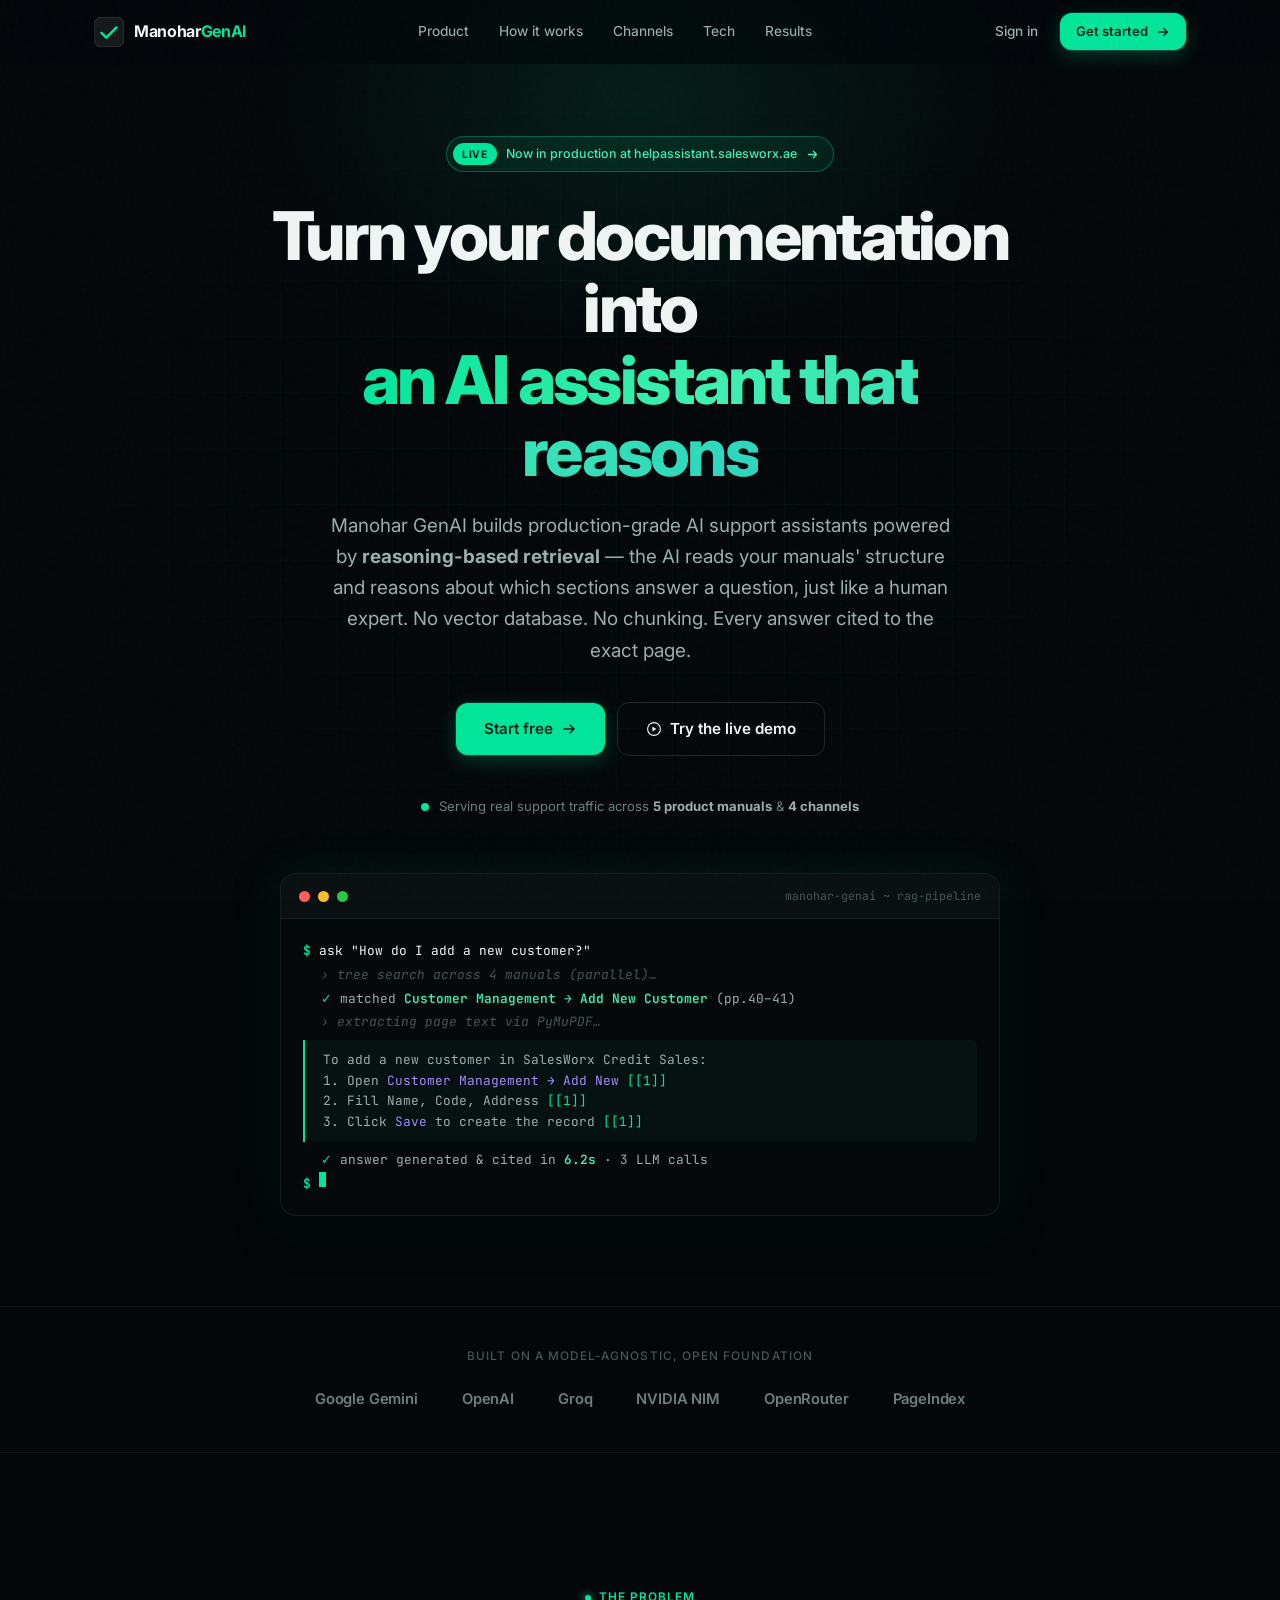
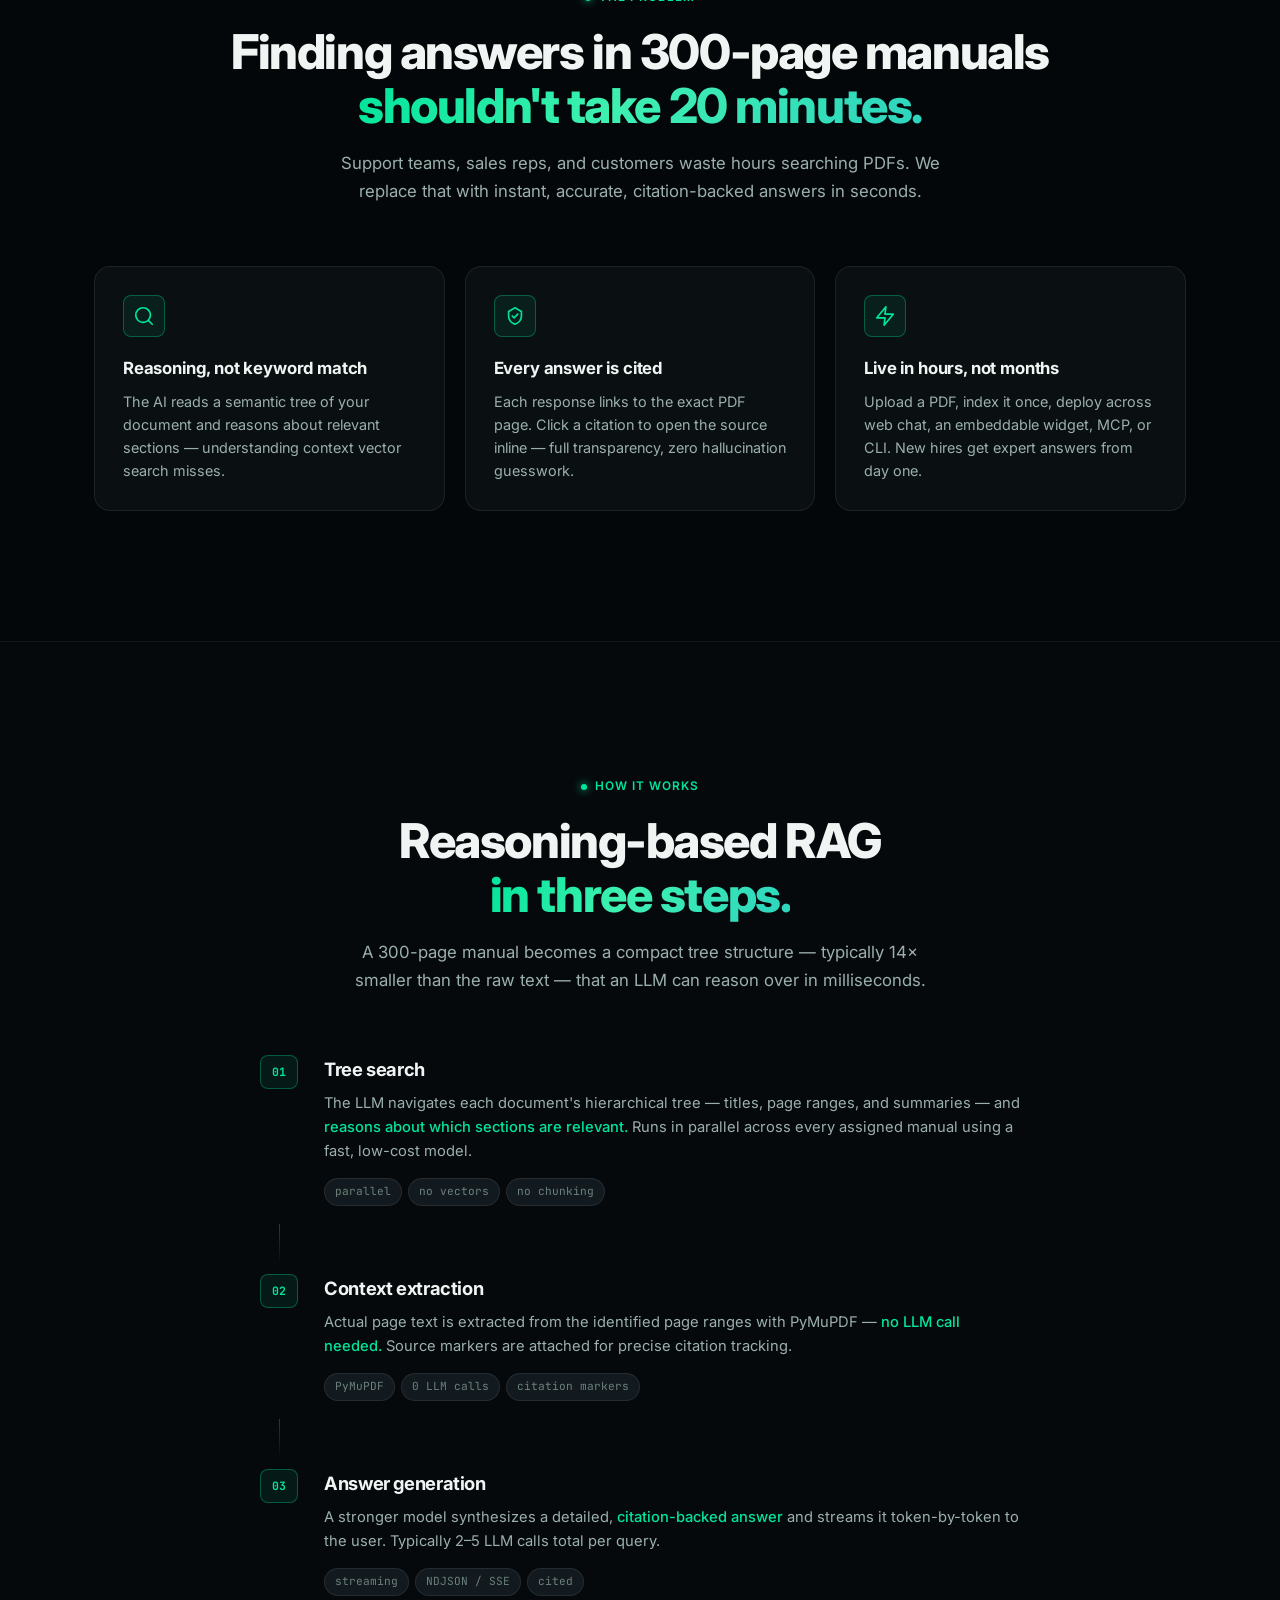
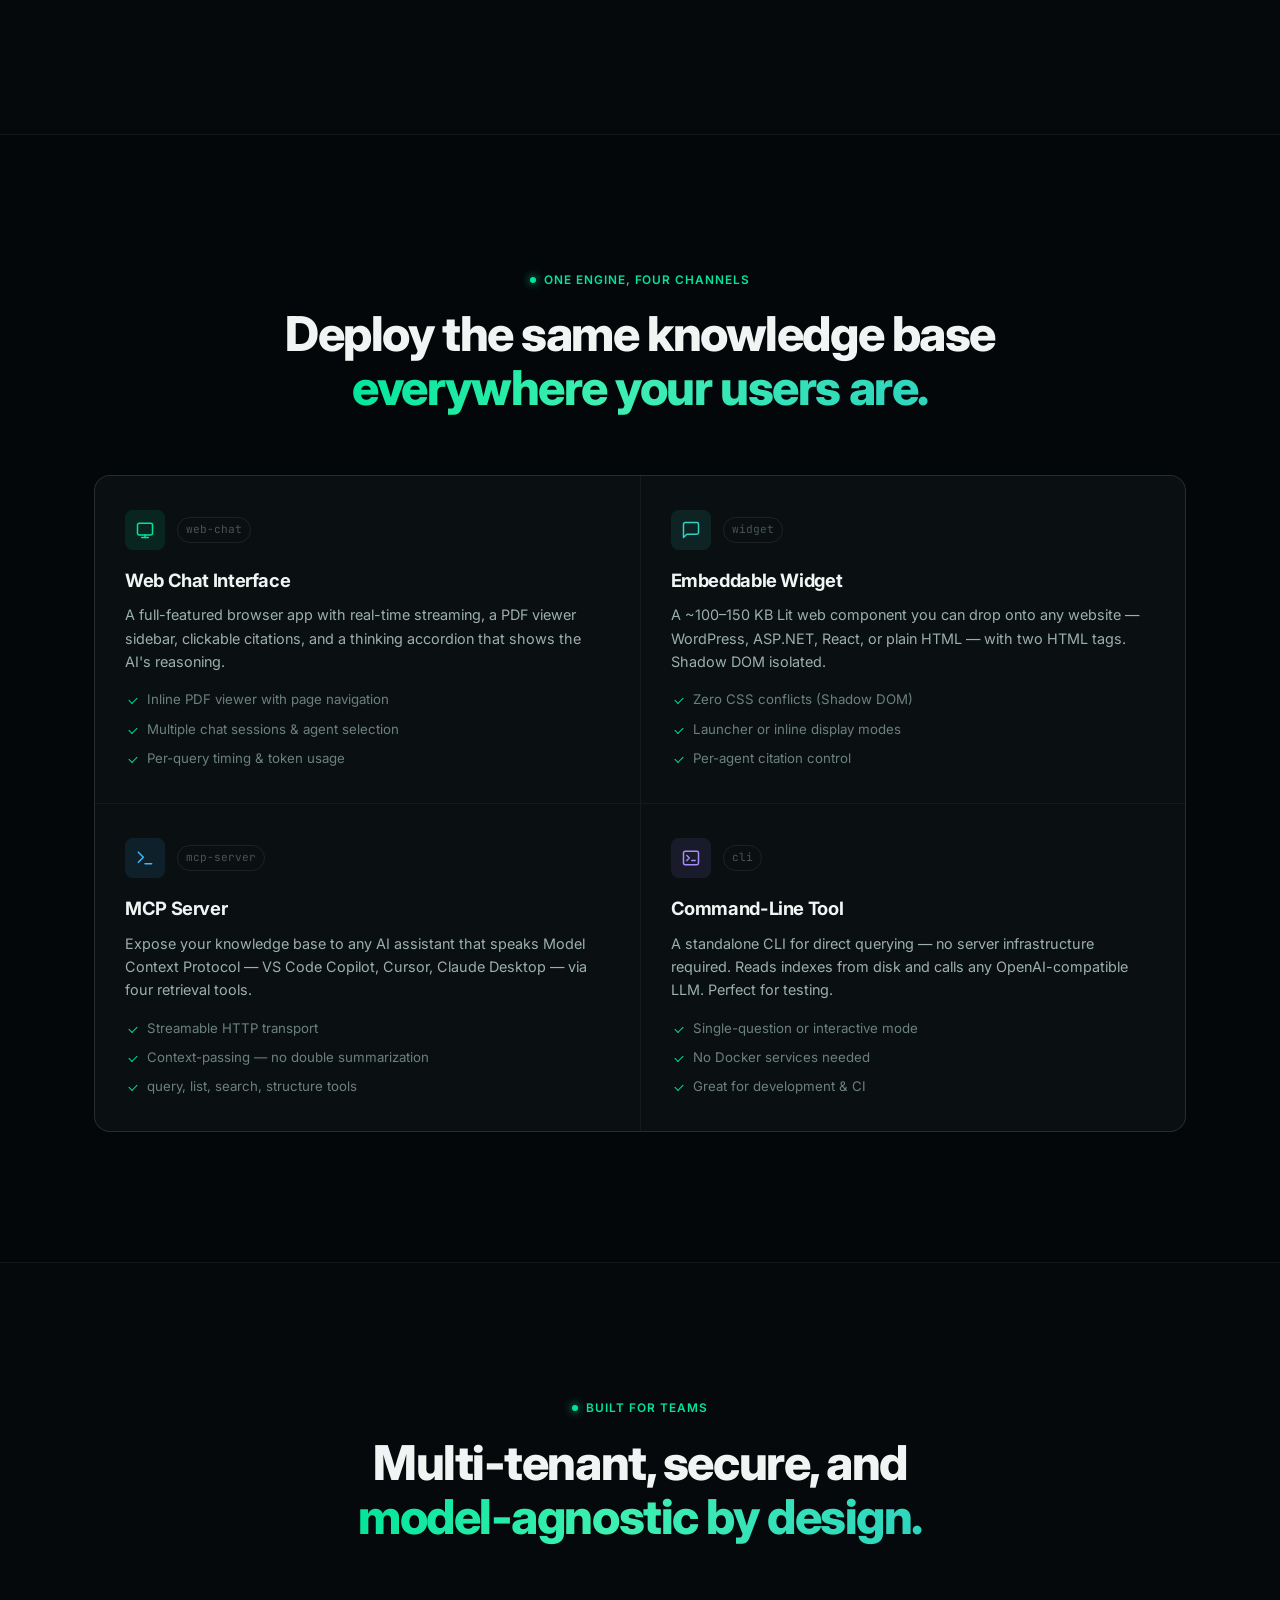
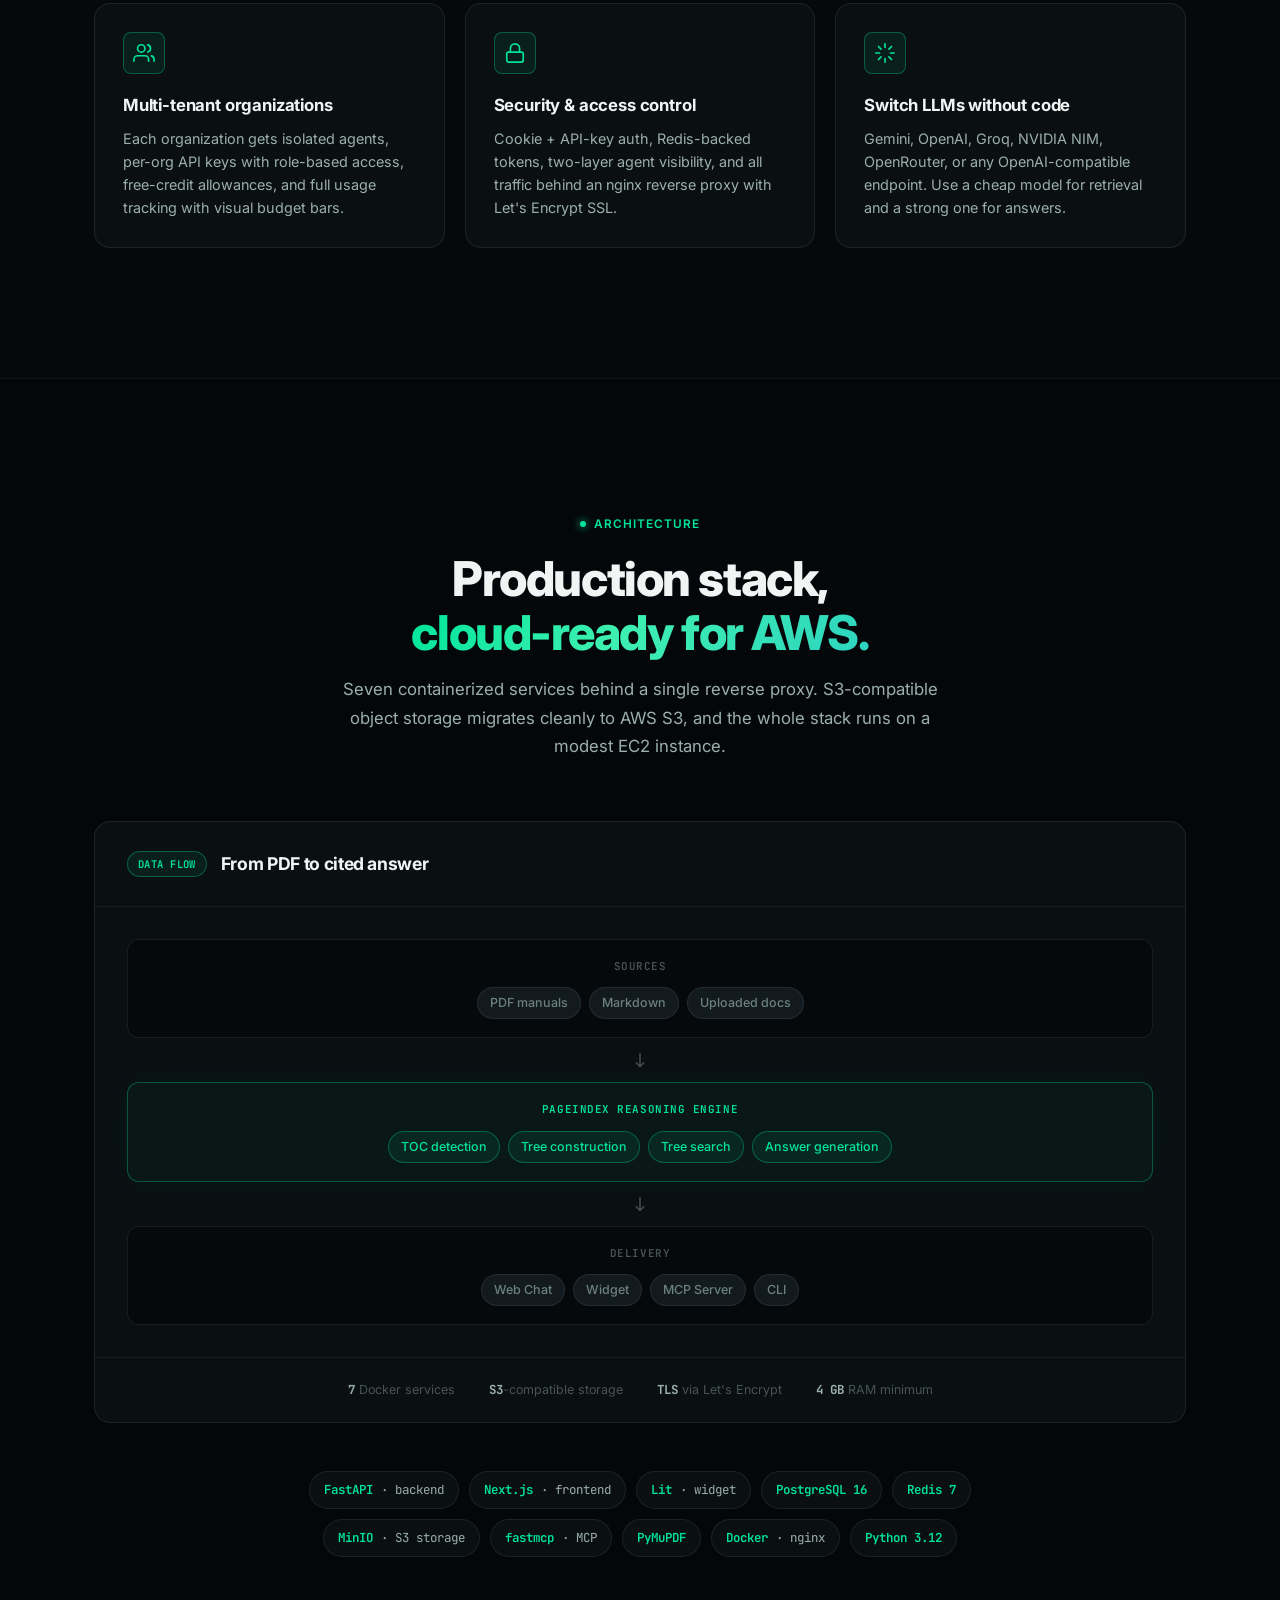
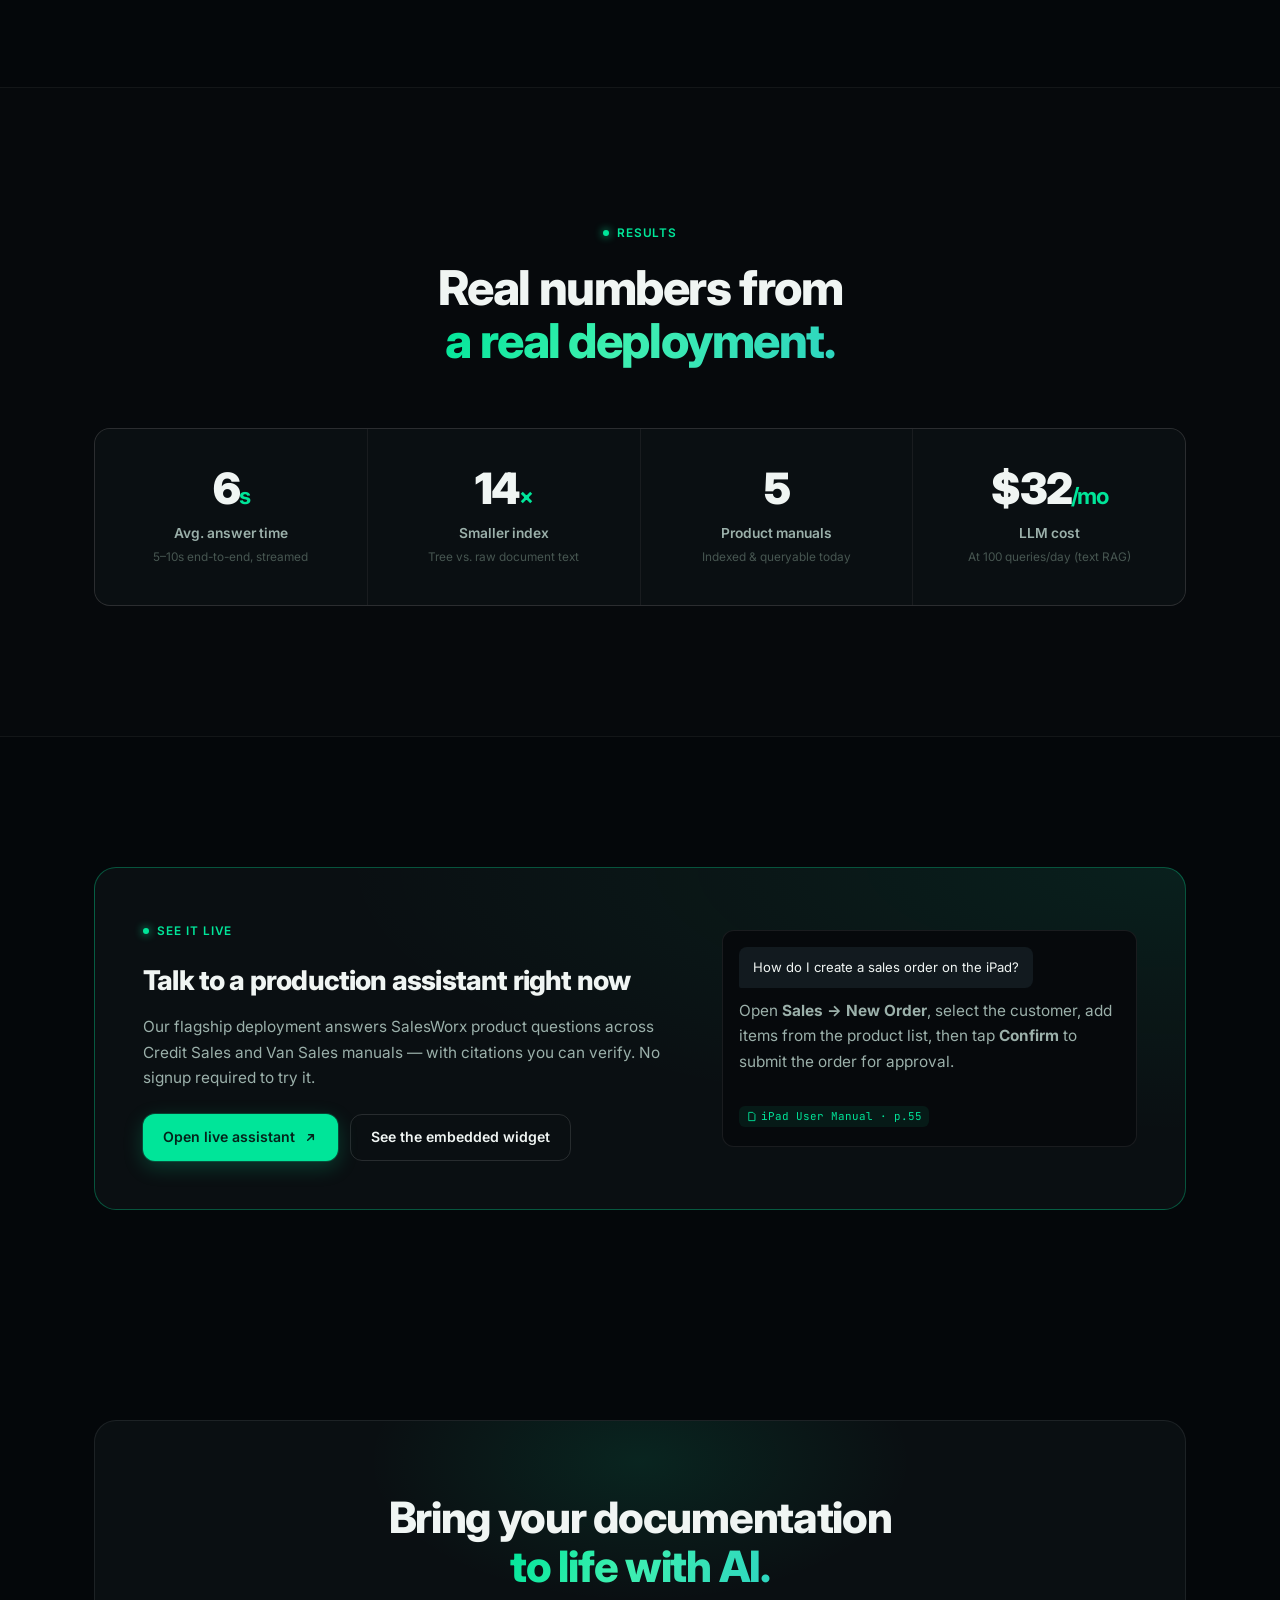
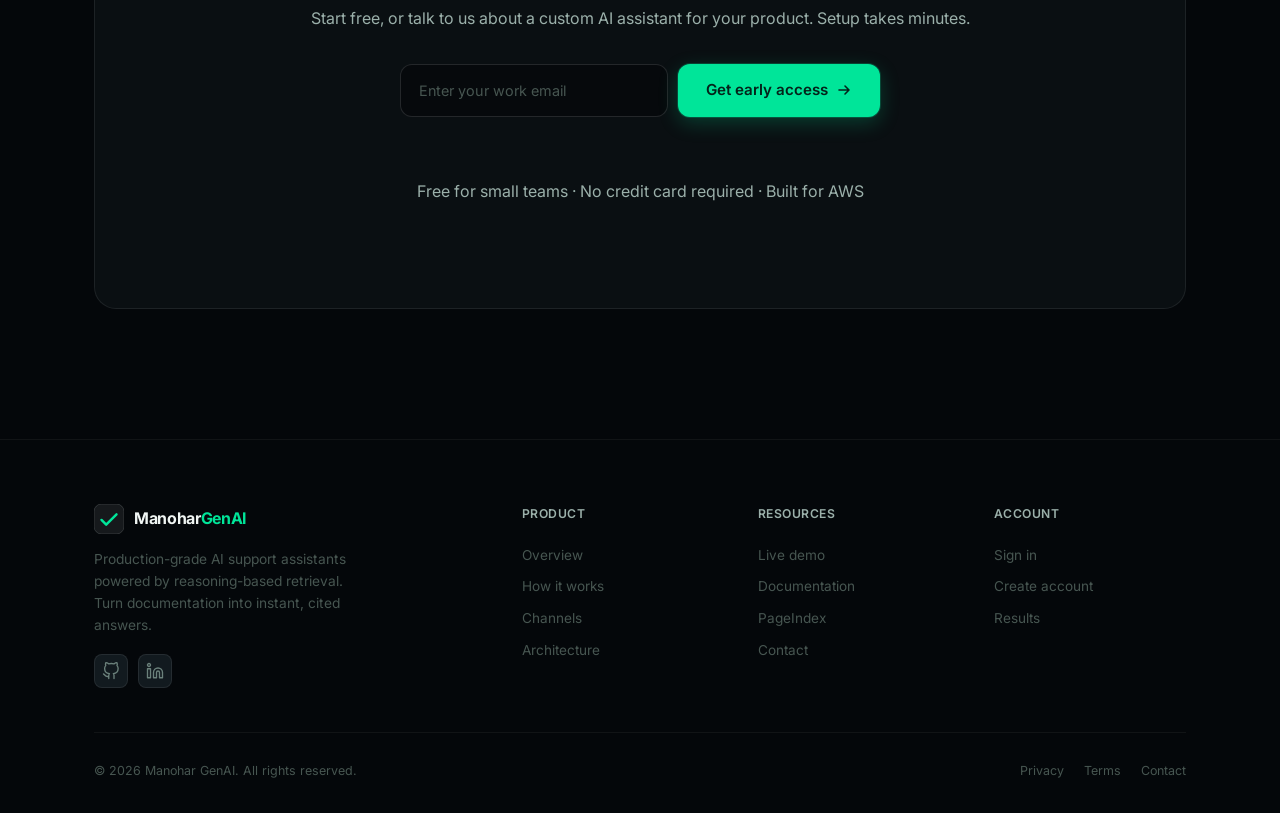
==== commit eab7039d: "feat: accurate product content, auth pages, and Neon/Supabase-grade redesign - Rewrite landing page " ====
--- a/index.html
+++ b/index.html
@@ -3,574 +3,520 @@
 <head>
     <meta charset="UTF-8">
     <meta name="viewport" content="width=device-width, initial-scale=1.0">
-    <title>Harness Agent | Context-Aware AI Agents for Enterprise</title>
-    <meta name="description" content="Deploy intelligent, context-graph-powered AI agents that solve real enterprise problems. Text-to-SQL, Route Optimization, Document Processing, and more.">
+
+    <!-- SEO / Meta -->
+    <title>Manohar GenAI — AI Support Assistants & Reasoning-Based RAG</title>
+    <meta name="description" content="Manohar GenAI builds production-grade AI support assistants powered by reasoning-based RAG. Turn your product manuals into an instant, citation-backed knowledge base — no vector database, no chunking.">
+    <meta name="keywords" content="AI support assistant, reasoning-based RAG, PageIndex, document AI, RAG platform, LLM, generative AI, MCP server, chat widget">
+    <meta name="author" content="Manohar GenAI">
+
+    <!-- Open Graph -->
+    <meta property="og:type" content="website">
+    <meta property="og:title" content="Manohar GenAI — AI Support Assistants & Reasoning-Based RAG">
+    <meta property="og:description" content="Turn your product documentation into an intelligent, citation-backed AI assistant. Reasoning-based retrieval — no vector database required.">
+    <meta property="og:url" content="https://manohargenai.in">
+    <meta property="og:site_name" content="Manohar GenAI">
+
+    <!-- Twitter -->
+    <meta name="twitter:card" content="summary_large_image">
+    <meta name="twitter:title" content="Manohar GenAI — AI Support Assistants & Reasoning-Based RAG">
+    <meta name="twitter:description" content="Turn your product documentation into an intelligent, citation-backed AI assistant.">
+
+    <link rel="canonical" href="https://manohargenai.in">
     <link rel="preconnect" href="https://fonts.googleapis.com">
     <link rel="preconnect" href="https://fonts.gstatic.com" crossorigin>
     <link href="https://fonts.googleapis.com/css2?family=Inter:wght@300;400;500;600;700;800;900&family=JetBrains+Mono:wght@400;500;600&display=swap" rel="stylesheet">
     <link rel="stylesheet" href="css/styles.css">
-    <link rel="icon" type="image/svg+xml" href="data:image/svg+xml,%3Csvg xmlns='http://www.w3.org/2000/svg' viewBox='0 0 32 32'%3E%3Crect width='32' height='32' rx='8' fill='%230f0f0f'/%3E%3Cpath d='M8 16l6 6 10-10' stroke='%2300c573' stroke-width='3' fill='none' stroke-linecap='round' stroke-linejoin='round'/%3E%3C/svg%3E">
+    <link rel="icon" type="image/svg+xml" href="data:image/svg+xml,%3Csvg xmlns='http://www.w3.org/2000/svg' viewBox='0 0 32 32'%3E%3Crect width='32' height='32' rx='8' fill='%2306090c'/%3E%3Cpath d='M8 17l5 5 11-11' stroke='%2300e599' stroke-width='3' fill='none' stroke-linecap='round' stroke-linejoin='round'/%3E%3C/svg%3E">
 </head>
 <body>
-    <!-- Noise Overlay -->
-    <div class="noise-overlay"></div>
-
-    <!-- Navigation -->
+    <div class="grain"></div>
+
+    <!-- ===== NAV ===== -->
     <nav class="nav" id="nav">
         <div class="nav-inner">
-            <a href="#" class="nav-logo">
-                <svg width="28" height="28" viewBox="0 0 32 32" fill="none">
-                    <rect width="32" height="32" rx="8" fill="currentColor" fill-opacity="0.1" stroke="currentColor" stroke-opacity="0.2"/>
-                    <path d="M8 16l6 6 10-10" stroke="url(#nav-logo-grad)" stroke-width="2.5" fill="none" stroke-linecap="round" stroke-linejoin="round"/>
-                    <defs><linearGradient id="nav-logo-grad" x1="8" y1="12" x2="24" y2="22"><stop stop-color="#3ecf8e"/><stop offset="1" stop-color="#00c573"/></linearGradient></defs>
+            <a href="#top" class="brand">
+                <svg class="brand-mark" viewBox="0 0 32 32" fill="none">
+                    <rect width="32" height="32" rx="8" fill="currentColor" fill-opacity="0.08" stroke="currentColor" stroke-opacity="0.16"/>
+                    <path d="M8 17l5 5 11-11" stroke="url(#bm)" stroke-width="2.6" fill="none" stroke-linecap="round" stroke-linejoin="round"/>
+                    <defs><linearGradient id="bm" x1="8" y1="13" x2="24" y2="22"><stop stop-color="#00e599"/><stop offset="1" stop-color="#2dd4bf"/></linearGradient></defs>
                 </svg>
-                <span>HarnessAgent</span>
+                <span>Manohar<span class="brand-sub">GenAI</span></span>
             </a>
-            <div class="nav-links" id="nav-links">
-                <a href="#products">Products</a>
-                <a href="#how-it-works">How it works</a>
-                <a href="#metrics">Results</a>
-                <a href="#about">About</a>
+            <div class="nav-links">
+                <a href="#product">Product</a>
+                <a href="#how">How it works</a>
+                <a href="#channels">Channels</a>
+                <a href="#stack">Tech</a>
+                <a href="#results">Results</a>
             </div>
             <div class="nav-actions">
-                <a href="#contact" class="nav-btn-ghost">Contact</a>
-                <a href="#contact" class="nav-btn-primary">
-                    Start Building
-                    <svg width="14" height="14" viewBox="0 0 16 16" fill="none"><path d="M3 8h10m0 0L9 4m4 4L9 12" stroke="currentColor" stroke-width="1.5" stroke-linecap="round" stroke-linejoin="round"/></svg>
+                <a href="login.html" class="nav-signin">Sign in</a>
+                <a href="signup.html" class="btn btn-primary btn-sm">
+                    Get started
+                    <svg width="14" height="14" viewBox="0 0 16 16" fill="none"><path d="M3 8h10m0 0L9 4m4 4L9 12" stroke="currentColor" stroke-width="1.6" stroke-linecap="round" stroke-linejoin="round"/></svg>
                 </a>
-            </div>
-            <button class="nav-mobile-btn" id="nav-mobile-btn" aria-label="Menu">
-                <svg width="24" height="24" viewBox="0 0 24 24" fill="none"><path d="M4 6h16M4 12h16M4 18h16" stroke="currentColor" stroke-width="1.5" stroke-linecap="round"/></svg>
-            </button>
+                <button class="nav-burger" id="burger" aria-label="Menu">
+                    <svg width="24" height="24" viewBox="0 0 24 24" fill="none"><path d="M4 6h16M4 12h16M4 18h16" stroke="currentColor" stroke-width="1.6" stroke-linecap="round"/></svg>
+                </button>
+            </div>
         </div>
     </nav>
-
-    <!-- Hero -->
-    <section class="hero">
-        <div class="hero-grid-bg"></div>
+    <div class="mobile-menu" id="mobileMenu">
+        <a href="#product">Product</a>
+        <a href="#how">How it works</a>
+        <a href="#channels">Channels</a>
+        <a href="#stack">Tech</a>
+        <a href="#results">Results</a>
+        <a href="login.html">Sign in</a>
+        <a href="signup.html" class="btn btn-primary btn-md btn-full">Get started</a>
+    </div>
+
+    <!-- ===== HERO ===== -->
+    <header class="hero" id="top">
+        <div class="hero-grid"></div>
         <div class="hero-glow"></div>
-        <div class="hero-glow-2"></div>
-        <div class="container">
-            <div class="hero-content">
-                <div class="hero-announcement">
-                    <span class="announcement-badge">NEW</span>
-                    <span>Context Graph Engine v2 is now available</span>
-                    <svg width="14" height="14" viewBox="0 0 16 16" fill="none"><path d="M3 8h10m0 0L9 4m4 4L9 12" stroke="currentColor" stroke-width="1.5" stroke-linecap="round" stroke-linejoin="round"/></svg>
-                </div>
+        <div class="container">
+            <div class="hero-inner">
+                <a href="https://helpassistant.salesworx.ae" target="_blank" rel="noopener" class="announce">
+                    <span class="announce-tag">LIVE</span>
+                    <span>Now in production at helpassistant.salesworx.ae</span>
+                    <svg width="13" height="13" viewBox="0 0 16 16" fill="none"><path d="M3 8h10m0 0L9 4m4 4L9 12" stroke="currentColor" stroke-width="1.6" stroke-linecap="round" stroke-linejoin="round"/></svg>
+                </a>
                 <h1 class="hero-title">
-                    Build AI Agents that<br>
-                    <span class="hero-title-gradient">understand your business</span>
+                    Turn your documentation into<br>
+                    <span class="text-gradient">an AI assistant that reasons</span>
                 </h1>
-                <p class="hero-description">
-                    Harness Agent deploys context-graph-powered AI agents that solve real enterprise 
-                    problems — from natural language SQL to autonomous document processing — 
-                    in minutes, not months.
+                <p class="hero-sub">
+                    Manohar GenAI builds production-grade AI support assistants powered by
+                    <strong>reasoning-based retrieval</strong> — the AI reads your manuals' structure and
+                    reasons about which sections answer a question, just like a human expert.
+                    No vector database. No chunking. Every answer cited to the exact page.
                 </p>
-                <div class="hero-actions">
-                    <a href="#contact" class="btn-primary-lg">
-                        Request Early Access
-                        <svg width="16" height="16" viewBox="0 0 16 16" fill="none"><path d="M3 8h10m0 0L9 4m4 4L9 12" stroke="currentColor" stroke-width="1.5" stroke-linecap="round" stroke-linejoin="round"/></svg>
+                <div class="hero-cta">
+                    <a href="signup.html" class="btn btn-primary btn-lg">
+                        Start free
+                        <svg width="16" height="16" viewBox="0 0 16 16" fill="none"><path d="M3 8h10m0 0L9 4m4 4L9 12" stroke="currentColor" stroke-width="1.6" stroke-linecap="round" stroke-linejoin="round"/></svg>
                     </a>
-                    <a href="#how-it-works" class="btn-secondary-lg">
-                        See how it works
+                    <a href="https://helpassistant.salesworx.ae" target="_blank" rel="noopener" class="btn btn-secondary btn-lg">
+                        <svg width="16" height="16" viewBox="0 0 20 20" fill="none"><circle cx="10" cy="10" r="8" stroke="currentColor" stroke-width="1.4"/><path d="M8 7l5 3-5 3V7z" fill="currentColor"/></svg>
+                        Try the live demo
                     </a>
                 </div>
-                <div class="hero-proof">
-                    <div class="hero-proof-avatars">
-                        <div class="avatar">M</div>
-                        <div class="avatar">S</div>
-                        <div class="avatar">R</div>
-                        <div class="avatar">A</div>
-                    </div>
-                    <p>Trusted by <strong>50+</strong> enterprise teams in private beta</p>
-                </div>
-            </div>
-
-            <!-- Hero Terminal -->
-            <div class="hero-terminal">
-                <div class="terminal-chrome">
-                    <div class="terminal-dots">
-                        <span></span><span></span><span></span>
-                    </div>
-                    <span class="terminal-title">harness-agent</span>
-                </div>
-                <div class="terminal-body">
-                    <div class="terminal-line">
-                        <span class="terminal-prompt">$</span>
-                        <span class="terminal-cmd">harness deploy --agent querymind</span>
-                    </div>
-                    <div class="terminal-line output">
-                        <span class="terminal-success">&#10003;</span> Context Graph built from 47 tables, 156 relationships
-                    </div>
-                    <div class="terminal-line output">
-                        <span class="terminal-success">&#10003;</span> Business rules indexed (23 constraints mapped)
-                    </div>
-                    <div class="terminal-line output">
-                        <span class="terminal-success">&#10003;</span> Agent deployed at <span class="terminal-link">api.harness.agent/querymind</span>
-                    </div>
-                    <div class="terminal-line">
-                        <span class="terminal-prompt">$</span>
-                        <span class="terminal-cmd">harness query "top customers by revenue this quarter"</span>
-                    </div>
-                    <div class="terminal-line output">
-                        <span class="terminal-muted">generating SQL via context graph...</span>
-                    </div>
-                    <div class="terminal-line output code-output">
-<span class="t-keyword">SELECT</span> c.name, <span class="t-func">SUM</span>(o.total) <span class="t-keyword">AS</span> revenue
-<span class="t-keyword">FROM</span> customers c <span class="t-keyword">JOIN</span> orders o <span class="t-keyword">ON</span> c.id = o.customer_id
-<span class="t-keyword">WHERE</span> o.created_at >= <span class="t-func">DATE_TRUNC</span>(<span class="t-string">'quarter'</span>, <span class="t-func">NOW</span>())
-<span class="t-keyword">ORDER BY</span> revenue <span class="t-keyword">DESC LIMIT</span> <span class="t-number">10</span>
-                    </div>
-                    <div class="terminal-line output">
-                        <span class="terminal-success">&#10003;</span> 10 rows returned in <span class="terminal-highlight">47ms</span>
-                    </div>
-                    <div class="terminal-line">
-                        <span class="terminal-prompt">$</span>
-                        <span class="terminal-cursor"></span>
-                    </div>
-                </div>
-            </div>
-        </div>
-    </section>
-
-    <!-- Logos -->
-    <section class="logos-section">
-        <div class="container">
-            <p class="logos-label">Powering the next generation of enterprise AI</p>
-            <div class="logos-grid">
-                <div class="logo-item">Fortune 500 Retail</div>
-                <div class="logo-item">Global Logistics</div>
-                <div class="logo-item">Enterprise FMCG</div>
-                <div class="logo-item">AI-First Bank</div>
-                <div class="logo-item">Smart Supply Co.</div>
-            </div>
-        </div>
-    </section>
-
-    <!-- Products -->
-    <section class="products-section" id="products">
-        <div class="container">
-            <div class="section-eyebrow">
-                <span class="eyebrow-dot"></span>
-                Products
-            </div>
-            <h2 class="section-heading">Five agents.<br><span class="text-gradient">One intelligent platform.</span></h2>
-            <p class="section-subheading">Each agent is powered by our Context Graph engine — a semantic map of your business logic, data relationships, and operational constraints.</p>
-
-            <div class="products-grid">
-                <!-- QueryMind -->
-                <div class="product-card product-card-featured">
-                    <div class="product-card-glow"></div>
-                    <div class="product-header">
-                        <div class="product-icon product-icon-indigo">
-                            <svg width="20" height="20" viewBox="0 0 24 24" fill="none"><path d="M4 7V4h16v3M9 20h6M12 4v16" stroke="currentColor" stroke-width="2" stroke-linecap="round" stroke-linejoin="round"/></svg>
+                <div class="hero-trust">
+                    <span class="live-dot"></span>
+                    <p>Serving real support traffic across <strong>5 product manuals</strong> &amp; <strong>4 channels</strong></p>
+                </div>
+            </div>
+
+            <!-- Terminal -->
+            <div class="terminal" data-reveal>
+                <div class="terminal-bar">
+                    <span class="tdot r"></span><span class="tdot y"></span><span class="tdot g"></span>
+                    <span class="terminal-name">manohar-genai ~ rag-pipeline</span>
+                </div>
+                <div class="terminal-body" id="terminalBody">
+                    <div class="tline"><span class="tprompt">$</span><span class="tcmd">ask "How do I add a new customer?"</span></div>
+                    <div class="tline out"><span class="tmut">› tree search across 4 manuals (parallel)…</span></div>
+                    <div class="tline out"><span class="tok">✓</span> matched <span class="thi">Customer Management → Add New Customer</span> (pp.40–41)</div>
+                    <div class="tline out"><span class="tmut">› extracting page text via PyMuPDF…</span></div>
+                    <div class="tline out tcode">To add a new customer in SalesWorx Credit Sales:
+1. Open <span class="k">Customer Management → Add New</span> <span class="s">[[1]]</span>
+2. Fill Name, Code, Address <span class="s">[[1]]</span>
+3. Click <span class="k">Save</span> to create the record <span class="s">[[1]]</span></div>
+                    <div class="tline out"><span class="tok">✓</span> answer generated &amp; cited in <span class="thi">6.2s</span> · 3 LLM calls</div>
+                    <div class="tline"><span class="tprompt">$</span><span class="cur"></span></div>
+                </div>
+            </div>
+        </div>
+    </header>
+
+    <!-- ===== LOGO STRIP ===== -->
+    <section class="strip">
+        <div class="container">
+            <p class="strip-label">Built on a model-agnostic, open foundation</p>
+            <div class="strip-row">
+                <span class="strip-item">Google Gemini</span>
+                <span class="strip-item">OpenAI</span>
+                <span class="strip-item">Groq</span>
+                <span class="strip-item">NVIDIA NIM</span>
+                <span class="strip-item">OpenRouter</span>
+                <span class="strip-item">PageIndex</span>
+            </div>
+        </div>
+    </section>
+
+    <!-- ===== PROBLEM / VALUE ===== -->
+    <section class="section" id="product">
+        <div class="container">
+            <div class="head-wrap center">
+                <span class="eyebrow"><span class="eyebrow-dot"></span>The problem</span>
+                <h2 class="s-head">Finding answers in 300-page manuals<br><span class="text-gradient">shouldn't take 20 minutes.</span></h2>
+                <p class="s-sub">Support teams, sales reps, and customers waste hours searching PDFs. We replace that with instant, accurate, citation-backed answers in seconds.</p>
+            </div>
+            <div class="value-grid">
+                <div class="value-card" data-reveal>
+                    <div class="value-icon">
+                        <svg width="22" height="22" viewBox="0 0 24 24" fill="none"><circle cx="11" cy="11" r="8" stroke="currentColor" stroke-width="1.8"/><path d="M21 21l-4.3-4.3" stroke="currentColor" stroke-width="1.8" stroke-linecap="round"/></svg>
+                    </div>
+                    <h3>Reasoning, not keyword match</h3>
+                    <p>The AI reads a semantic tree of your document and reasons about relevant sections — understanding context vector search misses.</p>
+                </div>
+                <div class="value-card" data-reveal>
+                    <div class="value-icon">
+                        <svg width="22" height="22" viewBox="0 0 24 24" fill="none"><path d="M9 12l2 2 4-4" stroke="currentColor" stroke-width="1.8" stroke-linecap="round" stroke-linejoin="round"/><path d="M12 3l7 4v5c0 4.5-3 7.5-7 9-4-1.5-7-4.5-7-9V7l7-4z" stroke="currentColor" stroke-width="1.8" stroke-linejoin="round"/></svg>
+                    </div>
+                    <h3>Every answer is cited</h3>
+                    <p>Each response links to the exact PDF page. Click a citation to open the source inline — full transparency, zero hallucination guesswork.</p>
+                </div>
+                <div class="value-card" data-reveal>
+                    <div class="value-icon">
+                        <svg width="22" height="22" viewBox="0 0 24 24" fill="none"><path d="M13 2L3 14h9l-1 8 10-12h-9l1-8z" stroke="currentColor" stroke-width="1.8" stroke-linecap="round" stroke-linejoin="round"/></svg>
+                    </div>
+                    <h3>Live in hours, not months</h3>
+                    <p>Upload a PDF, index it once, deploy across web chat, an embeddable widget, MCP, or CLI. New hires get expert answers from day one.</p>
+                </div>
+            </div>
+        </div>
+    </section>
+
+    <!-- ===== HOW IT WORKS ===== -->
+    <section class="section section-alt" id="how">
+        <div class="container">
+            <div class="head-wrap center">
+                <span class="eyebrow"><span class="eyebrow-dot"></span>How it works</span>
+                <h2 class="s-head">Reasoning-based RAG<br><span class="text-gradient">in three steps.</span></h2>
+                <p class="s-sub">A 300-page manual becomes a compact tree structure — typically 14× smaller than the raw text — that an LLM can reason over in milliseconds.</p>
+            </div>
+            <div class="pipeline">
+                <div class="pstep" data-reveal>
+                    <span class="pstep-num">01</span>
+                    <div class="pstep-body">
+                        <h3>Tree search</h3>
+                        <p>The LLM navigates each document's hierarchical tree — titles, page ranges, and summaries — and <span class="accent-text">reasons about which sections are relevant.</span> Runs in parallel across every assigned manual using a fast, low-cost model.</p>
+                        <div class="ptags"><span>parallel</span><span>no vectors</span><span>no chunking</span></div>
+                    </div>
+                </div>
+                <div class="pconn"></div>
+                <div class="pstep" data-reveal>
+                    <span class="pstep-num">02</span>
+                    <div class="pstep-body">
+                        <h3>Context extraction</h3>
+                        <p>Actual page text is extracted from the identified page ranges with PyMuPDF — <span class="accent-text">no LLM call needed.</span> Source markers are attached for precise citation tracking.</p>
+                        <div class="ptags"><span>PyMuPDF</span><span>0 LLM calls</span><span>citation markers</span></div>
+                    </div>
+                </div>
+                <div class="pconn"></div>
+                <div class="pstep" data-reveal>
+                    <span class="pstep-num">03</span>
+                    <div class="pstep-body">
+                        <h3>Answer generation</h3>
+                        <p>A stronger model synthesizes a detailed, <span class="accent-text">citation-backed answer</span> and streams it token-by-token to the user. Typically 2–5 LLM calls total per query.</p>
+                        <div class="ptags"><span>streaming</span><span>NDJSON / SSE</span><span>cited</span></div>
+                    </div>
+                </div>
+            </div>
+        </div>
+    </section>
+
+    <!-- ===== CHANNELS ===== -->
+    <section class="section" id="channels">
+        <div class="container">
+            <div class="head-wrap center">
+                <span class="eyebrow"><span class="eyebrow-dot"></span>One engine, four channels</span>
+                <h2 class="s-head">Deploy the same knowledge base<br><span class="text-gradient">everywhere your users are.</span></h2>
+            </div>
+            <div class="feature-grid">
+                <div class="feature-card" data-reveal>
+                    <div class="feature-top">
+                        <div class="feature-ico ico-green">
+                            <svg width="20" height="20" viewBox="0 0 24 24" fill="none"><rect x="3" y="4" width="18" height="14" rx="2" stroke="currentColor" stroke-width="1.8"/><path d="M8 21h8M12 18v3" stroke="currentColor" stroke-width="1.8" stroke-linecap="round"/></svg>
                         </div>
-                        <span class="product-badge">Most Popular</span>
-                    </div>
-                    <h3 class="product-title">QueryMind</h3>
-                    <p class="product-subtitle">Text-to-SQL Agent</p>
-                    <p class="product-desc">Ask business questions in plain English. Context Graph understands your schema, joins, and business rules to generate production-ready SQL with 98% accuracy.</p>
-                    <ul class="product-list">
-                        <li>Natural language to complex SQL</li>
-                        <li>Schema-aware context mapping</li>
-                        <li>Multi-database support</li>
-                        <li>Auto-visualization of results</li>
+                        <span class="feature-tag">web-chat</span>
+                    </div>
+                    <h3>Web Chat Interface</h3>
+                    <p>A full-featured browser app with real-time streaming, a PDF viewer sidebar, clickable citations, and a thinking accordion that shows the AI's reasoning.</p>
+                    <ul class="feature-list">
+                        <li>Inline PDF viewer with page navigation</li>
+                        <li>Multiple chat sessions &amp; agent selection</li>
+                        <li>Per-query timing &amp; token usage</li>
                     </ul>
-                    <div class="product-metric">
-                        <span class="product-metric-value">98%</span>
-                        <span class="product-metric-label">Query Accuracy</span>
-                    </div>
-                </div>
-
-                <!-- RouteForge -->
-                <div class="product-card">
-                    <div class="product-header">
-                        <div class="product-icon product-icon-green">
-                            <svg width="20" height="20" viewBox="0 0 24 24" fill="none"><path d="M3 12h4l3-9 4 18 3-9h4" stroke="currentColor" stroke-width="2" stroke-linecap="round" stroke-linejoin="round"/></svg>
+                </div>
+                <div class="feature-card" data-reveal>
+                    <div class="feature-top">
+                        <div class="feature-ico ico-teal">
+                            <svg width="20" height="20" viewBox="0 0 24 24" fill="none"><path d="M21 15a2 2 0 01-2 2H7l-4 4V5a2 2 0 012-2h14a2 2 0 012 2z" stroke="currentColor" stroke-width="1.8" stroke-linecap="round" stroke-linejoin="round"/></svg>
                         </div>
-                    </div>
-                    <h3 class="product-title">RouteForge</h3>
-                    <p class="product-subtitle">Route Optimization Engine</p>
-                    <p class="product-desc">Optimize delivery routes and fleet operations with AI that considers real-time traffic, time windows, vehicle capacity, and priorities.</p>
-                    <ul class="product-list">
-                        <li>Real-time multi-constraint optimization</li>
-                        <li>Dynamic re-routing with live data</li>
-                        <li>Fleet capacity management</li>
-                        <li>30% cost reduction average</li>
+                        <span class="feature-tag">widget</span>
+                    </div>
+                    <h3>Embeddable Widget</h3>
+                    <p>A ~100–150 KB Lit web component you can drop onto any website — WordPress, ASP.NET, React, or plain HTML — with two HTML tags. Shadow DOM isolated.</p>
+                    <ul class="feature-list">
+                        <li>Zero CSS conflicts (Shadow DOM)</li>
+                        <li>Launcher or inline display modes</li>
+                        <li>Per-agent citation control</li>
                     </ul>
-                    <div class="product-metric">
-                        <span class="product-metric-value">-32%</span>
-                        <span class="product-metric-label">Delivery Costs</span>
-                    </div>
-                </div>
-
-                <!-- ShelfSense -->
-                <div class="product-card">
-                    <div class="product-header">
-                        <div class="product-icon product-icon-amber">
-                            <svg width="20" height="20" viewBox="0 0 24 24" fill="none"><rect x="3" y="3" width="18" height="18" rx="2" stroke="currentColor" stroke-width="2"/><path d="M3 9h18M9 21V9" stroke="currentColor" stroke-width="2"/></svg>
+                </div>
+                <div class="feature-card" data-reveal>
+                    <div class="feature-top">
+                        <div class="feature-ico ico-sky">
+                            <svg width="20" height="20" viewBox="0 0 24 24" fill="none"><path d="M4 17l6-6-6-6M12 19h8" stroke="currentColor" stroke-width="1.8" stroke-linecap="round" stroke-linejoin="round"/></svg>
                         </div>
-                    </div>
-                    <h3 class="product-title">ShelfSense</h3>
-                    <p class="product-subtitle">Planogram Compliance</p>
-                    <p class="product-desc">Verify shelf compliance using computer vision. Detect out-of-stock, misplaced products, and planogram deviations from store images.</p>
-                    <ul class="product-list">
-                        <li>Real-time shelf image analysis</li>
-                        <li>Out-of-stock detection</li>
-                        <li>Visual diff alerts</li>
-                        <li>95%+ detection accuracy</li>
+                        <span class="feature-tag">mcp-server</span>
+                    </div>
+                    <h3>MCP Server</h3>
+                    <p>Expose your knowledge base to any AI assistant that speaks Model Context Protocol — VS Code Copilot, Cursor, Claude Desktop — via four retrieval tools.</p>
+                    <ul class="feature-list">
+                        <li>Streamable HTTP transport</li>
+                        <li>Context-passing — no double summarization</li>
+                        <li>query, list, search, structure tools</li>
                     </ul>
-                    <div class="product-metric">
-                        <span class="product-metric-value">95%</span>
-                        <span class="product-metric-label">Detection Rate</span>
-                    </div>
-                </div>
-
-                <!-- DocFlow -->
-                <div class="product-card">
-                    <div class="product-header">
-                        <div class="product-icon product-icon-pink">
-                            <svg width="20" height="20" viewBox="0 0 24 24" fill="none"><path d="M14 2H6a2 2 0 00-2 2v16a2 2 0 002 2h12a2 2 0 002-2V8z" stroke="currentColor" stroke-width="2" stroke-linecap="round" stroke-linejoin="round"/><path d="M14 2v6h6M16 13H8M16 17H8M10 9H8" stroke="currentColor" stroke-width="2" stroke-linecap="round" stroke-linejoin="round"/></svg>
+                </div>
+                <div class="feature-card" data-reveal>
+                    <div class="feature-top">
+                        <div class="feature-ico ico-violet">
+                            <svg width="20" height="20" viewBox="0 0 24 24" fill="none"><rect x="3" y="4" width="18" height="16" rx="2" stroke="currentColor" stroke-width="1.8"/><path d="M7 9l3 3-3 3M13 15h4" stroke="currentColor" stroke-width="1.8" stroke-linecap="round" stroke-linejoin="round"/></svg>
                         </div>
-                    </div>
-                    <h3 class="product-title">DocFlow</h3>
-                    <p class="product-subtitle">Document Processing</p>
-                    <p class="product-desc">Extract, validate, and process purchase orders using LLM + Vision Encoder. Handle handwritten, scanned, and digital POs with enterprise accuracy.</p>
-                    <ul class="product-list">
-                        <li>Multi-modal LLM + Vision extraction</li>
-                        <li>Handwritten & scanned PO support</li>
-                        <li>Auto-validation against master data</li>
-                        <li>Complete audit trail</li>
+                        <span class="feature-tag">cli</span>
+                    </div>
+                    <h3>Command-Line Tool</h3>
+                    <p>A standalone CLI for direct querying — no server infrastructure required. Reads indexes from disk and calls any OpenAI-compatible LLM. Perfect for testing.</p>
+                    <ul class="feature-list">
+                        <li>Single-question or interactive mode</li>
+                        <li>No Docker services needed</li>
+                        <li>Great for development &amp; CI</li>
                     </ul>
-                    <div class="product-metric">
-                        <span class="product-metric-value">10x</span>
-                        <span class="product-metric-label">Faster Processing</span>
-                    </div>
-                </div>
-
-                <!-- ResolveAI -->
-                <div class="product-card">
-                    <div class="product-header">
-                        <div class="product-icon product-icon-cyan">
-                            <svg width="20" height="20" viewBox="0 0 24 24" fill="none"><path d="M21 15a2 2 0 01-2 2H7l-4 4V5a2 2 0 012-2h14a2 2 0 012 2z" stroke="currentColor" stroke-width="2" stroke-linecap="round" stroke-linejoin="round"/></svg>
-                        </div>
-                    </div>
-                    <h3 class="product-title">ResolveAI</h3>
-                    <p class="product-subtitle">Support Ticket Agent</p>
-                    <p class="product-desc">Autonomously resolve support tickets by understanding context, querying knowledge bases, and executing resolution workflows. Escalates only when needed.</p>
-                    <ul class="product-list">
-                        <li>Autonomous classification & routing</li>
-                        <li>Knowledge base RAG integration</li>
-                        <li>Multi-step workflow execution</li>
-                        <li>Smart human escalation</li>
-                    </ul>
-                    <div class="product-metric">
-                        <span class="product-metric-value">70%</span>
-                        <span class="product-metric-label">Auto-Resolved</span>
-                    </div>
-                </div>
-            </div>
-        </div>
-    </section>
-
-    <!-- How It Works -->
-    <section class="how-section" id="how-it-works">
-        <div class="container">
-            <div class="section-eyebrow">
-                <span class="eyebrow-dot"></span>
-                How It Works
-            </div>
-            <h2 class="section-heading">Setup to production<br><span class="text-gradient">in under an hour.</span></h2>
-
-            <div class="steps-container">
-                <div class="step-item">
-                    <div class="step-number">01</div>
-                    <div class="step-content">
-                        <h3>Connect your data sources</h3>
-                        <p>Point us to your databases, APIs, and document stores. Our system auto-discovers schemas, relationships, and constraints.</p>
-                        <div class="step-tags">
-                            <span>PostgreSQL</span>
-                            <span>MySQL</span>
-                            <span>BigQuery</span>
-                            <span>MongoDB</span>
-                            <span>S3</span>
-                            <span>REST APIs</span>
-                        </div>
-                    </div>
-                </div>
-                <div class="step-divider"></div>
-                <div class="step-item">
-                    <div class="step-number">02</div>
-                    <div class="step-content">
-                        <h3>Context Graph builds automatically</h3>
-                        <p>Our engine constructs a semantic graph of your business — mapping entities, rules, relationships, and operational constraints in real-time.</p>
-                        <div class="step-visual">
-                            <div class="graph-mini">
-                                <div class="graph-mini-node n1"></div>
-                                <div class="graph-mini-node n2"></div>
-                                <div class="graph-mini-node n3"></div>
-                                <div class="graph-mini-node n4"></div>
-                                <div class="graph-mini-node n5"></div>
-                                <svg class="graph-mini-lines" viewBox="0 0 200 60">
-                                    <line x1="20" y1="30" x2="60" y2="15" stroke="currentColor" stroke-width="1" opacity="0.3"/>
-                                    <line x1="20" y1="30" x2="60" y2="45" stroke="currentColor" stroke-width="1" opacity="0.3"/>
-                                    <line x1="60" y1="15" x2="120" y2="30" stroke="currentColor" stroke-width="1" opacity="0.3"/>
-                                    <line x1="60" y1="45" x2="120" y2="30" stroke="currentColor" stroke-width="1" opacity="0.3"/>
-                                    <line x1="120" y1="30" x2="170" y2="20" stroke="currentColor" stroke-width="1" opacity="0.3"/>
-                                    <line x1="120" y1="30" x2="170" y2="45" stroke="currentColor" stroke-width="1" opacity="0.3"/>
-                                </svg>
-                            </div>
-                        </div>
-                    </div>
-                </div>
-                <div class="step-divider"></div>
-                <div class="step-item">
-                    <div class="step-number">03</div>
-                    <div class="step-content">
-                        <h3>Deploy agents in minutes</h3>
-                        <p>Select agents, configure guardrails, set escalation policies. Your AI workforce starts resolving tasks autonomously — immediately.</p>
-                        <div class="step-code">
-                            <code>
-                                <span class="t-muted"># Deploy all agents at once</span><br>
-                                <span class="t-prompt">$</span> harness deploy --all --env production<br>
-                                <span class="t-success">&#10003;</span> 5 agents deployed successfully
-                            </code>
-                        </div>
-                    </div>
-                </div>
-            </div>
-        </div>
-    </section>
-
-    <!-- Metrics -->
-    <section class="metrics-section" id="metrics">
-        <div class="container">
-            <div class="section-eyebrow">
-                <span class="eyebrow-dot"></span>
-                Results
-            </div>
-            <h2 class="section-heading">Numbers that<br><span class="text-gradient">speak for themselves.</span></h2>
+                </div>
+            </div>
+        </div>
+    </section>
+
+    <!-- ===== ENTERPRISE FEATURES ===== -->
+    <section class="section section-alt">
+        <div class="container">
+            <div class="head-wrap center">
+                <span class="eyebrow"><span class="eyebrow-dot"></span>Built for teams</span>
+                <h2 class="s-head">Multi-tenant, secure, and<br><span class="text-gradient">model-agnostic by design.</span></h2>
+            </div>
+            <div class="value-grid">
+                <div class="value-card" data-reveal>
+                    <div class="value-icon">
+                        <svg width="22" height="22" viewBox="0 0 24 24" fill="none"><path d="M17 21v-2a4 4 0 00-4-4H5a4 4 0 00-4 4v2M9 11a4 4 0 100-8 4 4 0 000 8zM23 21v-2a4 4 0 00-3-3.9M16 3.1a4 4 0 010 7.8" stroke="currentColor" stroke-width="1.8" stroke-linecap="round" stroke-linejoin="round"/></svg>
+                    </div>
+                    <h3>Multi-tenant organizations</h3>
+                    <p>Each organization gets isolated agents, per-org API keys with role-based access, free-credit allowances, and full usage tracking with visual budget bars.</p>
+                </div>
+                <div class="value-card" data-reveal>
+                    <div class="value-icon">
+                        <svg width="22" height="22" viewBox="0 0 24 24" fill="none"><rect x="3" y="11" width="18" height="11" rx="2" stroke="currentColor" stroke-width="1.8"/><path d="M7 11V7a5 5 0 0110 0v4" stroke="currentColor" stroke-width="1.8" stroke-linecap="round"/></svg>
+                    </div>
+                    <h3>Security &amp; access control</h3>
+                    <p>Cookie + API-key auth, Redis-backed tokens, two-layer agent visibility, and all traffic behind an nginx reverse proxy with Let's Encrypt SSL.</p>
+                </div>
+                <div class="value-card" data-reveal>
+                    <div class="value-icon">
+                        <svg width="22" height="22" viewBox="0 0 24 24" fill="none"><path d="M12 2v4M12 18v4M4.9 4.9l2.8 2.8M16.3 16.3l2.8 2.8M2 12h4M18 12h4M4.9 19.1l2.8-2.8M16.3 7.7l2.8-2.8" stroke="currentColor" stroke-width="1.8" stroke-linecap="round"/></svg>
+                    </div>
+                    <h3>Switch LLMs without code</h3>
+                    <p>Gemini, OpenAI, Groq, NVIDIA NIM, OpenRouter, or any OpenAI-compatible endpoint. Use a cheap model for retrieval and a strong one for answers.</p>
+                </div>
+            </div>
+        </div>
+    </section>
+
+    <!-- ===== ARCHITECTURE / STACK ===== -->
+    <section class="section" id="stack">
+        <div class="container">
+            <div class="head-wrap center">
+                <span class="eyebrow"><span class="eyebrow-dot"></span>Architecture</span>
+                <h2 class="s-head">Production stack,<br><span class="text-gradient">cloud-ready for AWS.</span></h2>
+                <p class="s-sub">Seven containerized services behind a single reverse proxy. S3-compatible object storage migrates cleanly to AWS S3, and the whole stack runs on a modest EC2 instance.</p>
+            </div>
+
+            <div class="arch" data-reveal>
+                <div class="arch-head">
+                    <span class="arch-badge">data flow</span>
+                    <h3>From PDF to cited answer</h3>
+                </div>
+                <div class="arch-layers">
+                    <div class="alayer">
+                        <div class="alayer-label">Sources</div>
+                        <div class="achips"><span>PDF manuals</span><span>Markdown</span><span>Uploaded docs</span></div>
+                    </div>
+                    <div class="aconn">
+                        <svg width="22" height="22" viewBox="0 0 24 24" fill="none"><path d="M12 5v14m0 0l-4-4m4 4l4-4" stroke="currentColor" stroke-width="1.5" stroke-linecap="round" stroke-linejoin="round"/></svg>
+                    </div>
+                    <div class="alayer hl">
+                        <div class="alayer-label">PageIndex Reasoning Engine</div>
+                        <div class="achips"><span>TOC detection</span><span>Tree construction</span><span>Tree search</span><span>Answer generation</span></div>
+                    </div>
+                    <div class="aconn">
+                        <svg width="22" height="22" viewBox="0 0 24 24" fill="none"><path d="M12 5v14m0 0l-4-4m4 4l4-4" stroke="currentColor" stroke-width="1.5" stroke-linecap="round" stroke-linejoin="round"/></svg>
+                    </div>
+                    <div class="alayer">
+                        <div class="alayer-label">Delivery</div>
+                        <div class="achips"><span>Web Chat</span><span>Widget</span><span>MCP Server</span><span>CLI</span></div>
+                    </div>
+                </div>
+                <div class="arch-foot">
+                    <div><span>7</span> Docker services</div>
+                    <div><span>S3</span>-compatible storage</div>
+                    <div><span>TLS</span> via Let's Encrypt</div>
+                    <div><span>4 GB</span> RAM minimum</div>
+                </div>
+            </div>
+
+            <div class="stack">
+                <span class="stack-chip"><b>FastAPI</b> · backend</span>
+                <span class="stack-chip"><b>Next.js</b> · frontend</span>
+                <span class="stack-chip"><b>Lit</b> · widget</span>
+                <span class="stack-chip"><b>PostgreSQL 16</b></span>
+                <span class="stack-chip"><b>Redis 7</b></span>
+                <span class="stack-chip"><b>MinIO</b> · S3 storage</span>
+                <span class="stack-chip"><b>fastmcp</b> · MCP</span>
+                <span class="stack-chip"><b>PyMuPDF</b></span>
+                <span class="stack-chip"><b>Docker</b> · nginx</span>
+                <span class="stack-chip"><b>Python 3.12</b></span>
+            </div>
+        </div>
+    </section>
+
+    <!-- ===== RESULTS / METRICS ===== -->
+    <section class="section section-alt" id="results">
+        <div class="container">
+            <div class="head-wrap center">
+                <span class="eyebrow"><span class="eyebrow-dot"></span>Results</span>
+                <h2 class="s-head">Real numbers from<br><span class="text-gradient">a real deployment.</span></h2>
+            </div>
             <div class="metrics-grid">
-                <div class="metric-card">
-                    <div class="metric-value" data-target="98">0<span class="metric-unit">%</span></div>
-                    <div class="metric-bar"><div class="metric-bar-fill" style="--fill: 98%"></div></div>
-                    <p class="metric-label">SQL Query Accuracy</p>
-                    <p class="metric-context">vs. 67% industry average for text-to-SQL</p>
-                </div>
-                <div class="metric-card">
-                    <div class="metric-value" data-target="10">0<span class="metric-unit">x</span></div>
-                    <div class="metric-bar"><div class="metric-bar-fill" style="--fill: 85%"></div></div>
-                    <p class="metric-label">Faster Than Manual</p>
-                    <p class="metric-context">Document processing time reduction</p>
-                </div>
-                <div class="metric-card">
-                    <div class="metric-value" data-target="70">0<span class="metric-unit">%</span></div>
-                    <div class="metric-bar"><div class="metric-bar-fill" style="--fill: 70%"></div></div>
-                    <p class="metric-label">Tickets Auto-Resolved</p>
-                    <p class="metric-context">Without human intervention</p>
-                </div>
-                <div class="metric-card">
-                    <div class="metric-value" data-target="32">0<span class="metric-unit">%</span></div>
-                    <div class="metric-bar"><div class="metric-bar-fill" style="--fill: 60%"></div></div>
-                    <p class="metric-label">Cost Reduction</p>
-                    <p class="metric-context">Average across route optimization clients</p>
-                </div>
-            </div>
-        </div>
-    </section>
-
-    <!-- Architecture -->
-    <section class="arch-section">
-        <div class="container">
-            <div class="arch-card">
-                <div class="arch-header">
-                    <span class="arch-badge">Architecture</span>
-                    <h3>Built for enterprise scale</h3>
-                </div>
-                <div class="arch-layers">
-                    <div class="arch-layer">
-                        <div class="arch-layer-label">Your Data</div>
-                        <div class="arch-layer-items">
-                            <span>PostgreSQL</span>
-                            <span>MongoDB</span>
-                            <span>S3 / Blob</span>
-                            <span>REST APIs</span>
-                            <span>GraphQL</span>
-                        </div>
-                    </div>
-                    <div class="arch-connector">
-                        <svg width="24" height="24" viewBox="0 0 24 24" fill="none"><path d="M12 5v14m0 0l-4-4m4 4l4-4" stroke="currentColor" stroke-width="1.5" stroke-linecap="round" stroke-linejoin="round"/></svg>
-                    </div>
-                    <div class="arch-layer arch-layer-highlight">
-                        <div class="arch-layer-label">Context Graph Engine</div>
-                        <div class="arch-layer-items">
-                            <span>Schema Discovery</span>
-                            <span>Relationship Mapper</span>
-                            <span>Business Rules</span>
-                            <span>Semantic Index</span>
-                            <span>Constraint Solver</span>
-                        </div>
-                    </div>
-                    <div class="arch-connector">
-                        <svg width="24" height="24" viewBox="0 0 24 24" fill="none"><path d="M12 5v14m0 0l-4-4m4 4l4-4" stroke="currentColor" stroke-width="1.5" stroke-linecap="round" stroke-linejoin="round"/></svg>
-                    </div>
-                    <div class="arch-layer">
-                        <div class="arch-layer-label">AI Agents</div>
-                        <div class="arch-layer-items">
-                            <span class="highlight">QueryMind</span>
-                            <span class="highlight">RouteForge</span>
-                            <span class="highlight">ShelfSense</span>
-                            <span class="highlight">DocFlow</span>
-                            <span class="highlight">ResolveAI</span>
-                        </div>
-                    </div>
-                </div>
-                <div class="arch-footer">
-                    <div class="arch-stat">
-                        <span>99.9%</span> Uptime SLA
-                    </div>
-                    <div class="arch-stat">
-                        <span>SOC2</span> Compliant
-                    </div>
-                    <div class="arch-stat">
-                        <span>GDPR</span> Ready
-                    </div>
-                    <div class="arch-stat">
-                        <span>&lt;100ms</span> Latency
-                    </div>
-                </div>
-            </div>
-        </div>
-    </section>
-
-    <!-- About -->
-    <section class="about-section" id="about">
-        <div class="container">
-            <div class="about-grid">
-                <div class="about-content">
-                    <div class="section-eyebrow">
-                        <span class="eyebrow-dot"></span>
-                        About
-                    </div>
-                    <h2 class="section-heading left-align">Built by engineers who've<br><span class="text-gradient">shipped AI at scale.</span></h2>
-                    <p class="about-text">We saw brilliant data teams spending months on problems that should take hours. Our Context Graph technology is the breakthrough — it gives AI agents the same contextual understanding of your business that your best employees have.</p>
-                    <div class="about-features">
-                        <div class="about-feature">
-                            <div class="about-feature-icon">
-                                <svg width="20" height="20" viewBox="0 0 24 24" fill="none"><path d="M12 22s8-4 8-10V5l-8-3-8 3v7c0 6 8 10 8 10z" stroke="currentColor" stroke-width="1.5" stroke-linecap="round" stroke-linejoin="round"/></svg>
-                            </div>
-                            <div>
-                                <strong>Enterprise Security</strong>
-                                <p>SOC2, GDPR, HIPAA. Data never leaves your infrastructure.</p>
-                            </div>
-                        </div>
-                        <div class="about-feature">
-                            <div class="about-feature-icon">
-                                <svg width="20" height="20" viewBox="0 0 24 24" fill="none"><path d="M13 2L3 14h9l-1 8 10-12h-9l1-8z" stroke="currentColor" stroke-width="1.5" stroke-linecap="round" stroke-linejoin="round"/></svg>
-                            </div>
-                            <div>
-                                <strong>Production Ready</strong>
-                                <p>99.9% uptime. Battle-tested with Fortune 500 workloads.</p>
-                            </div>
-                        </div>
-                        <div class="about-feature">
-                            <div class="about-feature-icon">
-                                <svg width="20" height="20" viewBox="0 0 24 24" fill="none"><path d="M17 21v-2a4 4 0 00-4-4H5a4 4 0 00-4 4v2M9 11a4 4 0 100-8 4 4 0 000 8zM23 21v-2a4 4 0 00-3-3.87M16 3.13a4 4 0 010 7.75" stroke="currentColor" stroke-width="1.5" stroke-linecap="round" stroke-linejoin="round"/></svg>
-                            </div>
-                            <div>
-                                <strong>Human-in-the-Loop</strong>
-                                <p>Agents escalate gracefully. You stay in control, always.</p>
-                            </div>
-                        </div>
-                    </div>
-                </div>
-                <div class="about-visual">
-                    <div class="about-card-stack">
-                        <div class="about-stat-card">
-                            <div class="about-stat-value">$2.4M</div>
-                            <div class="about-stat-label">Avg. annual savings per client</div>
-                        </div>
-                        <div class="about-stat-card">
-                            <div class="about-stat-value">47ms</div>
-                            <div class="about-stat-label">Average query response time</div>
-                        </div>
-                        <div class="about-stat-card">
-                            <div class="about-stat-value">500K+</div>
-                            <div class="about-stat-label">Documents processed monthly</div>
-                        </div>
-                    </div>
-                </div>
-            </div>
-        </div>
-    </section>
-
-    <!-- CTA -->
-    <section class="cta-section" id="contact">
-        <div class="container">
-            <div class="cta-card">
+                <div class="metric" data-reveal>
+                    <div class="metric-val" data-target="6"><span class="metric-unit">s</span></div>
+                    <div class="metric-label">Avg. answer time</div>
+                    <div class="metric-ctx">5–10s end-to-end, streamed</div>
+                </div>
+                <div class="metric" data-reveal>
+                    <div class="metric-val" data-target="14"><span class="metric-unit">×</span></div>
+                    <div class="metric-label">Smaller index</div>
+                    <div class="metric-ctx">Tree vs. raw document text</div>
+                </div>
+                <div class="metric" data-reveal>
+                    <div class="metric-val" data-target="5"><span class="metric-unit"></span></div>
+                    <div class="metric-label">Product manuals</div>
+                    <div class="metric-ctx">Indexed &amp; queryable today</div>
+                </div>
+                <div class="metric" data-reveal>
+                    <div class="metric-val" data-prefix="$" data-target="32"><span class="metric-unit">/mo</span></div>
+                    <div class="metric-label">LLM cost</div>
+                    <div class="metric-ctx">At 100 queries/day (text RAG)</div>
+                </div>
+            </div>
+        </div>
+    </section>
+
+    <!-- ===== LIVE DEMO ===== -->
+    <section class="section">
+        <div class="container">
+            <div class="demo" data-reveal>
+                <div class="demo-content">
+                    <span class="eyebrow"><span class="eyebrow-dot"></span>See it live</span>
+                    <h3>Talk to a production assistant right now</h3>
+                    <p>Our flagship deployment answers SalesWorx product questions across Credit Sales and Van Sales manuals — with citations you can verify. No signup required to try it.</p>
+                    <div class="demo-links">
+                        <a href="https://helpassistant.salesworx.ae" target="_blank" rel="noopener" class="btn btn-primary btn-md">
+                            Open live assistant
+                            <svg width="15" height="15" viewBox="0 0 16 16" fill="none"><path d="M5 11L11 5M6 5h5v5" stroke="currentColor" stroke-width="1.6" stroke-linecap="round" stroke-linejoin="round"/></svg>
+                        </a>
+                        <a href="https://www.salesworx.ae" target="_blank" rel="noopener" class="btn btn-secondary btn-md">See the embedded widget</a>
+                    </div>
+                </div>
+                <div class="demo-visual">
+                    <div class="demo-chat">
+                        <span class="chat-q">How do I create a sales order on the iPad?</span>
+                        <p class="chat-a">Open <b>Sales → New Order</b>, select the customer, add items from the product list, then tap <b>Confirm</b> to submit the order for approval.</p>
+                        <span class="chat-cite">
+                            <svg width="11" height="11" viewBox="0 0 16 16" fill="none"><path d="M4 2h6l3 3v9H4z" stroke="currentColor" stroke-width="1.3"/></svg>
+                            iPad User Manual · p.55
+                        </span>
+                    </div>
+                </div>
+            </div>
+        </div>
+    </section>
+
+    <!-- ===== CTA ===== -->
+    <section class="cta-wrap" id="contact">
+        <div class="container">
+            <div class="cta">
                 <div class="cta-glow"></div>
-                <div class="cta-content">
-                    <h2>Ready to deploy<br><span class="text-gradient">intelligent agents?</span></h2>
-                    <p>Join leading enterprises transforming operations with context-aware AI. Get started in minutes.</p>
-                    <form class="cta-form" id="cta-form">
-                        <div class="form-group">
-                            <input type="email" placeholder="Enter your work email" required>
-                            <button type="submit" class="btn-primary-lg">
-                                Get Early Access
-                                <svg width="16" height="16" viewBox="0 0 16 16" fill="none"><path d="M3 8h10m0 0L9 4m4 4L9 12" stroke="currentColor" stroke-width="1.5" stroke-linecap="round" stroke-linejoin="round"/></svg>
+                <div class="cta-inner">
+                    <h2>Bring your documentation<br><span class="text-gradient">to life with AI.</span></h2>
+                    <p>Start free, or talk to us about a custom AI assistant for your product. Setup takes minutes.</p>
+                    <form class="cta-form" id="ctaForm" novalidate>
+                        <div class="cta-row">
+                            <input type="email" id="ctaEmail" placeholder="Enter your work email" autocomplete="email" required>
+                            <button type="submit" class="btn btn-primary btn-lg">
+                                Get early access
+                                <svg width="16" height="16" viewBox="0 0 16 16" fill="none"><path d="M3 8h10m0 0L9 4m4 4L9 12" stroke="currentColor" stroke-width="1.6" stroke-linecap="round" stroke-linejoin="round"/></svg>
                             </button>
                         </div>
-                        <p class="form-note">Free for teams up to 5. No credit card required.</p>
+                        <p class="form-msg" id="ctaMsg"></p>
+                        <p class="cta-note">Free for small teams · No credit card required · Built for AWS</p>
                     </form>
                 </div>
             </div>
         </div>
     </section>
 
-    <!-- Footer -->
+    <!-- ===== FOOTER ===== -->
     <footer class="footer">
         <div class="container">
             <div class="footer-grid">
                 <div class="footer-brand">
-                    <a href="#" class="nav-logo">
-                        <svg width="24" height="24" viewBox="0 0 32 32" fill="none">
-                            <rect width="32" height="32" rx="8" fill="currentColor" fill-opacity="0.1" stroke="currentColor" stroke-opacity="0.2"/>
-                            <path d="M8 16l6 6 10-10" stroke="url(#footer-grad)" stroke-width="2.5" fill="none" stroke-linecap="round" stroke-linejoin="round"/>
-                            <defs><linearGradient id="footer-grad" x1="8" y1="12" x2="24" y2="22"><stop stop-color="#3ecf8e"/><stop offset="1" stop-color="#00c573"/></linearGradient></defs>
+                    <a href="#top" class="brand">
+                        <svg class="brand-mark" viewBox="0 0 32 32" fill="none">
+                            <rect width="32" height="32" rx="8" fill="currentColor" fill-opacity="0.08" stroke="currentColor" stroke-opacity="0.16"/>
+                            <path d="M8 17l5 5 11-11" stroke="url(#fm)" stroke-width="2.6" fill="none" stroke-linecap="round" stroke-linejoin="round"/>
+                            <defs><linearGradient id="fm" x1="8" y1="13" x2="24" y2="22"><stop stop-color="#00e599"/><stop offset="1" stop-color="#2dd4bf"/></linearGradient></defs>
                         </svg>
-                        <span>HarnessAgent</span>
+                        <span>Manohar<span class="brand-sub">GenAI</span></span>
                     </a>
-                    <p class="footer-desc">Context-aware AI agents that understand your business.</p>
+                    <p class="footer-desc">Production-grade AI support assistants powered by reasoning-based retrieval. Turn documentation into instant, cited answers.</p>
+                    <div class="footer-socials">
+                        <a href="https://github.com/manoharpalanisamy" target="_blank" rel="noopener" aria-label="GitHub">
+                            <svg width="18" height="18" viewBox="0 0 24 24" fill="none"><path d="M9 19c-5 1.5-5-2.5-7-3m14 6v-3.9a3.4 3.4 0 00-.9-2.6c3.1-.4 6.4-1.5 6.4-7A5.4 5.4 0 0020 4.8 5.1 5.1 0 0019.9 1S18.7.6 16 2.5a13.4 13.4 0 00-7 0C6.3.6 5.1 1 5.1 1A5.1 5.1 0 005 4.8a5.4 5.4 0 00-1.5 3.8c0 5.4 3.3 6.6 6.4 7A3.4 3.4 0 009 18.1V22" stroke="currentColor" stroke-width="1.8" stroke-linecap="round" stroke-linejoin="round"/></svg>
+                        </a>
+                        <a href="https://www.linkedin.com" target="_blank" rel="noopener" aria-label="LinkedIn">
+                            <svg width="18" height="18" viewBox="0 0 24 24" fill="none"><path d="M16 8a6 6 0 016 6v7h-4v-7a2 2 0 00-4 0v7h-4v-7a6 6 0 016-6zM2 9h4v12H2zM4 6a2 2 0 100-4 2 2 0 000 4z" stroke="currentColor" stroke-width="1.8" stroke-linecap="round" stroke-linejoin="round"/></svg>
+                        </a>
+                    </div>
                 </div>
                 <div class="footer-col">
                     <h4>Product</h4>
-                    <a href="#products">QueryMind</a>
-                    <a href="#products">RouteForge</a>
-                    <a href="#products">ShelfSense</a>
-                    <a href="#products">DocFlow</a>
-                    <a href="#products">ResolveAI</a>
-                </div>
-                <div class="footer-col">
-                    <h4>Company</h4>
-                    <a href="#about">About</a>
-                    <a href="#">Careers</a>
-                    <a href="#">Blog</a>
-                    <a href="#">Press</a>
+                    <a href="#product">Overview</a>
+                    <a href="#how">How it works</a>
+                    <a href="#channels">Channels</a>
+                    <a href="#stack">Architecture</a>
                 </div>
                 <div class="footer-col">
                     <h4>Resources</h4>
-                    <a href="#">Documentation</a>
-                    <a href="#">API Reference</a>
-                    <a href="#">Status</a>
-                    <a href="#">Security</a>
+                    <a href="https://helpassistant.salesworx.ae" target="_blank" rel="noopener">Live demo</a>
+                    <a href="https://github.com/manoharpalanisamy/swx-support" target="_blank" rel="noopener">Documentation</a>
+                    <a href="https://github.com/VectifyAI/PageIndex" target="_blank" rel="noopener">PageIndex</a>
+                    <a href="#contact">Contact</a>
+                </div>
+                <div class="footer-col">
+                    <h4>Account</h4>
+                    <a href="login.html">Sign in</a>
+                    <a href="signup.html">Create account</a>
+                    <a href="#results">Results</a>
                 </div>
             </div>
             <div class="footer-bottom">
-                <p>&copy; 2025 Harness Agent Inc. All rights reserved.</p>
-                <div class="footer-links">
+                <p>&copy; 2026 Manohar GenAI. All rights reserved.</p>
+                <div class="footer-legal">
                     <a href="#">Privacy</a>
                     <a href="#">Terms</a>
-                    <a href="#">Cookies</a>
+                    <a href="#contact">Contact</a>
                 </div>
             </div>
         </div>
--- a/css/styles.css
+++ b/css/styles.css
@@ -1,76 +1,73 @@
-/* ============================================
-   HARNESS AGENT — Investor-Grade Design
-   Inspired by Vercel + Supabase aesthetics
-   ============================================ */
-
-/* ─── Design Tokens ─── */
+/* ============================================================
+   MANOHAR GenAI — Applied Generative AI Studio
+   Design language: Neon (teal-black + electric green)
+   + Supabase (emerald, code-native) + Vercel (grid, grain)
+   ============================================================ */
+
 :root {
-    /* Colors — Supabase-style deep blacks + emerald */
-    --bg-root: #050505;
-    --bg-primary: #0a0a0a;
-    --bg-secondary: #0f0f0f;
-    --bg-elevated: #141414;
-    --bg-surface: #1a1a1a;
-    --bg-surface-hover: #222222;
-
-    --border-default: rgba(255, 255, 255, 0.06);
-    --border-subtle: rgba(255, 255, 255, 0.04);
-    --border-strong: rgba(255, 255, 255, 0.1);
-    --border-accent: rgba(62, 207, 142, 0.3);
-
-    --text-primary: #ededed;
-    --text-secondary: #888888;
-    --text-tertiary: #666666;
-    --text-muted: #444444;
-
-    /* Accent — Supabase emerald green */
-    --accent: #3ecf8e;
-    --accent-dark: #00c573;
-    --accent-light: #69f0ae;
-    --accent-subtle: rgba(62, 207, 142, 0.08);
-    --accent-muted: rgba(62, 207, 142, 0.15);
-
-    /* Secondary accents */
-    --indigo: #6366f1;
-    --pink: #ec4899;
-    --amber: #f59e0b;
-    --cyan: #06b6d4;
-
-    /* Typography */
+    /* ── Surfaces (Neon-style teal-black depth) ── */
+    --bg-root: #04070a;
+    --bg-base: #06090c;
+    --bg-raised: #0a0f12;
+    --bg-elevated: #0e1418;
+    --bg-surface: #121a1f;
+    --bg-surface-hover: #18232a;
+
+    /* ── Borders ── */
+    --border-subtle: rgba(255, 255, 255, 0.05);
+    --border-default: rgba(255, 255, 255, 0.08);
+    --border-strong: rgba(255, 255, 255, 0.12);
+    --border-accent: rgba(0, 229, 153, 0.32);
+
+    /* ── Text ── */
+    --text-primary: #f0f5f3;
+    --text-secondary: #9bb0aa;
+    --text-tertiary: #6b817b;
+    --text-muted: #475651;
+
+    /* ── Accent: electric emerald (Neon + Supabase blend) ── */
+    --accent: #00e599;
+    --accent-bright: #3ef0b0;
+    --accent-deep: #00b87a;
+    --accent-glow: rgba(0, 229, 153, 0.5);
+    --accent-subtle: rgba(0, 229, 153, 0.08);
+    --accent-muted: rgba(0, 229, 153, 0.14);
+
+    /* ── Secondary accents ── */
+    --teal: #2dd4bf;
+    --sky: #38bdf8;
+    --violet: #a78bfa;
+    --amber: #fbbf24;
+
+    /* ── Typography ── */
     --font-sans: 'Inter', -apple-system, BlinkMacSystemFont, 'Segoe UI', Roboto, sans-serif;
-    --font-mono: 'JetBrains Mono', 'Fira Code', 'SF Mono', Menlo, monospace;
-
-    /* Spacing */
-    --container: 1100px;
+    --font-mono: 'JetBrains Mono', 'SF Mono', 'Fira Code', Menlo, monospace;
+
+    /* ── Layout ── */
+    --container: 1140px;
     --nav-h: 64px;
 
-    /* Radius */
-    --radius-sm: 6px;
-    --radius-md: 8px;
-    --radius-lg: 12px;
-    --radius-xl: 16px;
-    --radius-2xl: 20px;
-    --radius-full: 9999px;
-
-    /* Shadows */
-    --shadow-sm: 0 1px 2px rgba(0,0,0,0.5);
-    --shadow-md: 0 4px 12px rgba(0,0,0,0.6);
-    --shadow-lg: 0 8px 30px rgba(0,0,0,0.7);
-    --shadow-glow: 0 0 60px rgba(62, 207, 142, 0.08);
-}
-
-/* ─── Reset ─── */
-*, *::before, *::after {
-    box-sizing: border-box;
-    margin: 0;
-    padding: 0;
-}
+    /* ── Radius ── */
+    --r-sm: 6px;
+    --r-md: 8px;
+    --r-lg: 12px;
+    --r-xl: 16px;
+    --r-2xl: 22px;
+    --r-full: 9999px;
+
+    /* ── Shadow ── */
+    --shadow-md: 0 4px 16px rgba(0, 0, 0, 0.5);
+    --shadow-lg: 0 12px 40px rgba(0, 0, 0, 0.65);
+    --shadow-glow: 0 0 50px rgba(0, 229, 153, 0.1);
+}
+
+*, *::before, *::after { box-sizing: border-box; margin: 0; padding: 0; }
 
 html {
     scroll-behavior: smooth;
     -webkit-font-smoothing: antialiased;
     -moz-osx-font-smoothing: grayscale;
-    font-size: 16px;
+    scroll-padding-top: 84px;
 }
 
 body {
@@ -85,55 +82,88 @@
 ul, ol { list-style: none; }
 button { cursor: pointer; border: none; background: none; font: inherit; color: inherit; }
 input, select, textarea { font: inherit; color: inherit; }
-img { max-width: 100%; display: block; }
-
-/* ─── Utilities ─── */
-.container {
-    max-width: var(--container);
-    margin: 0 auto;
-    padding: 0 24px;
-}
+img, svg { display: block; max-width: 100%; }
+
+.container { max-width: var(--container); margin: 0 auto; padding: 0 24px; }
 
 .text-gradient {
-    background: linear-gradient(135deg, var(--accent) 0%, var(--accent-light) 50%, var(--accent) 100%);
+    background: linear-gradient(120deg, var(--accent) 0%, var(--accent-bright) 45%, var(--teal) 100%);
     -webkit-background-clip: text;
+    background-clip: text;
     -webkit-text-fill-color: transparent;
-    background-clip: text;
-}
-
-/* ─── Noise Overlay (Vercel grain texture) ─── */
-.noise-overlay {
+}
+
+.mono { font-family: var(--font-mono); }
+
+/* ── Grain overlay (Vercel) ── */
+.grain {
     position: fixed;
     inset: 0;
-    z-index: 9999;
+    z-index: 9998;
     pointer-events: none;
-    opacity: 0.025;
-    background-image: url("data:image/svg+xml,%3Csvg viewBox='0 0 256 256' xmlns='http://www.w3.org/2000/svg'%3E%3Cfilter id='noise'%3E%3CfeTurbulence type='fractalNoise' baseFrequency='0.85' numOctaves='4' stitchTiles='stitch'/%3E%3C/filter%3E%3Crect width='100%25' height='100%25' filter='url(%23noise)' opacity='1'/%3E%3C/svg%3E");
-    background-repeat: repeat;
-}
-
-/* ═══════════════════════════════════════════════
+    opacity: 0.022;
+    background-image: url("data:image/svg+xml,%3Csvg viewBox='0 0 256 256' xmlns='http://www.w3.org/2000/svg'%3E%3Cfilter id='n'%3E%3CfeTurbulence type='fractalNoise' baseFrequency='0.85' numOctaves='4' stitchTiles='stitch'/%3E%3C/filter%3E%3Crect width='100%25' height='100%25' filter='url(%23n)'/%3E%3C/svg%3E");
+}
+
+/* ============================================================
+   BUTTONS
+   ============================================================ */
+.btn {
+    display: inline-flex;
+    align-items: center;
+    justify-content: center;
+    gap: 8px;
+    font-weight: 600;
+    border-radius: var(--r-lg);
+    transition: all 0.2s ease;
+    white-space: nowrap;
+    cursor: pointer;
+}
+
+.btn-primary {
+    background: var(--accent);
+    color: #04231a;
+    box-shadow: 0 0 0 1px rgba(0,229,153,0.2), 0 6px 20px rgba(0, 229, 153, 0.22);
+}
+.btn-primary:hover {
+    background: var(--accent-bright);
+    transform: translateY(-2px);
+    box-shadow: 0 0 0 1px rgba(0,229,153,0.4), 0 10px 32px rgba(0, 229, 153, 0.35);
+}
+
+.btn-secondary {
+    background: transparent;
+    color: var(--text-primary);
+    border: 1px solid var(--border-strong);
+}
+.btn-secondary:hover {
+    border-color: var(--text-tertiary);
+    background: var(--bg-elevated);
+}
+
+.btn-sm { padding: 8px 16px; font-size: 0.82rem; }
+.btn-md { padding: 11px 20px; font-size: 0.88rem; }
+.btn-lg { padding: 14px 28px; font-size: 0.95rem; }
+.btn-full { width: 100%; }
+
+/* ============================================================
    NAVIGATION
-   ═══════════════════════════════════════════════ */
+   ============================================================ */
 .nav {
     position: fixed;
-    top: 0;
-    left: 0;
-    right: 0;
+    top: 0; left: 0; right: 0;
     height: var(--nav-h);
     z-index: 1000;
-    background: rgba(5, 5, 5, 0.7);
-    backdrop-filter: blur(12px) saturate(1.2);
-    -webkit-backdrop-filter: blur(12px) saturate(1.2);
-    border-bottom: 1px solid var(--border-subtle);
-    transition: border-color 0.3s, background 0.3s;
-}
-
+    background: rgba(4, 7, 10, 0.72);
+    backdrop-filter: blur(14px) saturate(1.3);
+    -webkit-backdrop-filter: blur(14px) saturate(1.3);
+    border-bottom: 1px solid transparent;
+    transition: background 0.3s, border-color 0.3s;
+}
 .nav.scrolled {
-    background: rgba(5, 5, 5, 0.92);
+    background: rgba(4, 7, 10, 0.94);
     border-bottom-color: var(--border-default);
 }
-
 .nav-inner {
     max-width: var(--container);
     margin: 0 auto;
@@ -143,1391 +173,756 @@
     align-items: center;
     justify-content: space-between;
 }
-
-.nav-logo {
+.brand {
     display: flex;
     align-items: center;
     gap: 10px;
     font-weight: 700;
-    font-size: 0.95rem;
+    font-size: 1rem;
     letter-spacing: -0.02em;
     color: var(--text-primary);
 }
+.brand-mark { width: 30px; height: 30px; flex-shrink: 0; }
+.brand-sub { color: var(--accent); }
 
 .nav-links {
     display: flex;
     align-items: center;
-    gap: 32px;
-}
-
+    gap: 30px;
+}
 .nav-links a {
-    font-size: 0.85rem;
+    font-size: 0.86rem;
     font-weight: 450;
     color: var(--text-secondary);
     transition: color 0.2s;
-    letter-spacing: -0.01em;
-}
-
-.nav-links a:hover {
-    color: var(--text-primary);
-}
-
-.nav-actions {
-    display: flex;
-    align-items: center;
-    gap: 8px;
-}
-
-.nav-btn-ghost {
-    padding: 8px 14px;
-    font-size: 0.82rem;
+}
+.nav-links a:hover { color: var(--text-primary); }
+
+.nav-actions { display: flex; align-items: center; gap: 10px; }
+.nav-signin {
+    font-size: 0.85rem;
     font-weight: 500;
     color: var(--text-secondary);
-    border-radius: var(--radius-md);
+    padding: 8px 12px;
     transition: color 0.2s;
 }
-
-.nav-btn-ghost:hover { color: var(--text-primary); }
-
-.nav-btn-primary {
-    display: inline-flex;
-    align-items: center;
-    gap: 6px;
-    padding: 8px 16px;
-    font-size: 0.82rem;
-    font-weight: 500;
-    background: var(--text-primary);
-    color: var(--bg-root);
-    border-radius: var(--radius-md);
-    transition: opacity 0.2s, transform 0.2s;
-}
-
-.nav-btn-primary:hover {
-    opacity: 0.9;
-    transform: translateY(-1px);
-}
-
-.nav-mobile-btn {
-    display: none;
-    color: var(--text-secondary);
-}
-
-/* ═══════════════════════════════════════════════
+.nav-signin:hover { color: var(--text-primary); }
+
+.nav-burger { display: none; color: var(--text-secondary); padding: 6px; }
+
+/* ============================================================
    HERO
-   ═══════════════════════════════════════════════ */
+   ============================================================ */
 .hero {
     position: relative;
-    padding: calc(var(--nav-h) + 80px) 0 80px;
+    padding: calc(var(--nav-h) + 72px) 0 90px;
     overflow: hidden;
-    min-height: 100vh;
-    display: flex;
-    align-items: center;
-}
-
-/* Blueprint grid background (Vercel-style) */
-.hero-grid-bg {
+}
+.hero-grid {
     position: absolute;
     inset: 0;
     background-image:
-        linear-gradient(rgba(62, 207, 142, 0.03) 1px, transparent 1px),
-        linear-gradient(90deg, rgba(62, 207, 142, 0.03) 1px, transparent 1px);
-    background-size: 64px 64px;
-    mask-image: radial-gradient(ellipse 80% 60% at 50% 40%, black 20%, transparent 70%);
-    -webkit-mask-image: radial-gradient(ellipse 80% 60% at 50% 40%, black 20%, transparent 70%);
-}
-
-/* Glow orbs */
+        linear-gradient(rgba(0, 229, 153, 0.035) 1px, transparent 1px),
+        linear-gradient(90deg, rgba(0, 229, 153, 0.035) 1px, transparent 1px);
+    background-size: 56px 56px;
+    mask-image: radial-gradient(ellipse 75% 55% at 50% 35%, #000 25%, transparent 72%);
+    -webkit-mask-image: radial-gradient(ellipse 75% 55% at 50% 35%, #000 25%, transparent 72%);
+}
 .hero-glow {
     position: absolute;
-    width: 800px;
-    height: 600px;
-    top: -200px;
-    left: 50%;
+    width: 860px; height: 560px;
+    top: -180px; left: 50%;
     transform: translateX(-50%);
-    background: radial-gradient(ellipse at center, rgba(62, 207, 142, 0.06) 0%, transparent 60%);
+    background: radial-gradient(ellipse at center, rgba(0, 229, 153, 0.10) 0%, transparent 62%);
     pointer-events: none;
 }
-
-.hero-glow-2 {
-    position: absolute;
-    width: 500px;
-    height: 500px;
-    bottom: -100px;
-    right: -100px;
-    background: radial-gradient(ellipse at center, rgba(99, 102, 241, 0.04) 0%, transparent 60%);
-    pointer-events: none;
-}
-
-.hero .container {
-    position: relative;
-    z-index: 1;
-}
-
-.hero-content {
-    text-align: center;
-    max-width: 720px;
-    margin: 0 auto 64px;
-}
-
-/* Announcement pill */
-.hero-announcement {
+.hero .container { position: relative; z-index: 1; }
+
+.hero-inner { text-align: center; max-width: 800px; margin: 0 auto; }
+
+.announce {
     display: inline-flex;
     align-items: center;
-    gap: 10px;
-    padding: 6px 16px 6px 6px;
+    gap: 9px;
+    padding: 6px 14px 6px 6px;
     background: var(--accent-subtle);
     border: 1px solid var(--border-accent);
-    border-radius: var(--radius-full);
-    font-size: 0.8rem;
+    border-radius: var(--r-full);
+    font-size: 0.78rem;
     font-weight: 500;
-    color: var(--accent);
-    margin-bottom: 32px;
-    cursor: pointer;
+    color: var(--accent-bright);
+    margin-bottom: 28px;
     transition: background 0.2s;
 }
-
-.hero-announcement:hover {
-    background: var(--accent-muted);
-}
-
-.announcement-badge {
-    padding: 3px 8px;
-    font-size: 0.65rem;
+.announce:hover { background: var(--accent-muted); }
+.announce-tag {
+    padding: 3px 9px;
+    font-size: 0.64rem;
     font-weight: 700;
+    letter-spacing: 0.05em;
     background: var(--accent);
-    color: var(--bg-root);
-    border-radius: var(--radius-full);
-    letter-spacing: 0.05em;
+    color: #04231a;
+    border-radius: var(--r-full);
 }
 
 .hero-title {
-    font-size: clamp(2.8rem, 6vw, 4.2rem);
+    font-size: clamp(2.6rem, 6vw, 4.2rem);
     font-weight: 800;
-    line-height: 1.08;
+    line-height: 1.07;
     letter-spacing: -0.04em;
-    margin-bottom: 20px;
-    color: var(--text-primary);
-}
-
-.hero-title-gradient {
-    background: linear-gradient(135deg, var(--accent) 0%, var(--accent-light) 40%, var(--accent-dark) 100%);
-    -webkit-background-clip: text;
-    -webkit-text-fill-color: transparent;
-    background-clip: text;
-}
-
-.hero-description {
-    font-size: 1.05rem;
-    line-height: 1.7;
+    margin-bottom: 22px;
+}
+
+.hero-sub {
+    font-size: clamp(1rem, 2vw, 1.18rem);
     color: var(--text-secondary);
-    max-width: 580px;
+    line-height: 1.65;
+    max-width: 620px;
     margin: 0 auto 36px;
-    font-weight: 400;
-}
-
-/* Hero buttons */
-.hero-actions {
+}
+
+.hero-cta {
     display: flex;
     align-items: center;
     justify-content: center;
     gap: 12px;
+    flex-wrap: wrap;
     margin-bottom: 40px;
-    flex-wrap: wrap;
-}
-
-.btn-primary-lg {
-    display: inline-flex;
-    align-items: center;
-    gap: 8px;
-    padding: 14px 28px;
-    font-size: 0.9rem;
-    font-weight: 600;
+}
+
+.hero-trust {
+    display: flex;
+    align-items: center;
+    justify-content: center;
+    gap: 10px;
+    color: var(--text-tertiary);
+    font-size: 0.82rem;
+}
+.hero-trust strong { color: var(--text-secondary); }
+.live-dot {
+    width: 8px; height: 8px;
+    border-radius: 50%;
     background: var(--accent);
-    color: var(--bg-root);
-    border-radius: var(--radius-lg);
-    transition: all 0.2s;
-    border: none;
-    cursor: pointer;
-    box-shadow: 0 0 20px rgba(62, 207, 142, 0.2);
-}
-
-.btn-primary-lg:hover {
-    transform: translateY(-2px);
-    box-shadow: 0 0 40px rgba(62, 207, 142, 0.3);
-    background: var(--accent-light);
-}
-
-.btn-secondary-lg {
-    display: inline-flex;
-    align-items: center;
-    gap: 8px;
-    padding: 14px 28px;
-    font-size: 0.9rem;
-    font-weight: 500;
-    background: transparent;
-    color: var(--text-secondary);
-    border: 1px solid var(--border-strong);
-    border-radius: var(--radius-lg);
-    transition: all 0.2s;
-}
-
-.btn-secondary-lg:hover {
-    border-color: var(--text-tertiary);
-    color: var(--text-primary);
-    background: var(--bg-elevated);
-}
-
-/* Hero proof */
-.hero-proof {
-    display: flex;
-    align-items: center;
-    justify-content: center;
-    gap: 12px;
-}
-
-.hero-proof p {
-    font-size: 0.82rem;
-    color: var(--text-tertiary);
-}
-
-.hero-proof strong {
-    color: var(--text-secondary);
-}
-
-.hero-proof-avatars {
-    display: flex;
-}
-
-.avatar {
-    width: 28px;
-    height: 28px;
-    border-radius: 50%;
-    display: flex;
-    align-items: center;
-    justify-content: center;
-    font-size: 0.6rem;
-    font-weight: 700;
-    border: 2px solid var(--bg-root);
-    margin-left: -6px;
-    background: var(--bg-surface);
-    color: var(--accent);
-}
-
-.avatar:first-child { margin-left: 0; background: #1a3a2a; }
-.avatar:nth-child(2) { background: #1a2a3a; color: var(--cyan); }
-.avatar:nth-child(3) { background: #2a1a3a; color: var(--indigo); }
-.avatar:nth-child(4) { background: #3a2a1a; color: var(--amber); }
-
-/* ─── Hero Terminal ─── */
-.hero-terminal {
-    max-width: 680px;
-    margin: 0 auto;
-    border-radius: var(--radius-xl);
-    border: 1px solid var(--border-default);
-    background: var(--bg-primary);
+    box-shadow: 0 0 0 0 var(--accent-glow);
+    animation: ping 1.8s cubic-bezier(0,0,0.2,1) infinite;
+}
+@keyframes ping {
+    0% { box-shadow: 0 0 0 0 rgba(0,229,153,0.5); }
+    70%, 100% { box-shadow: 0 0 0 8px rgba(0,229,153,0); }
+}
+
+/* ── Hero terminal ── */
+.terminal {
+    max-width: 720px;
+    margin: 56px auto 0;
+    border: 1px solid var(--border-default);
+    border-radius: var(--r-xl);
+    background: var(--bg-base);
     overflow: hidden;
     box-shadow: var(--shadow-lg), var(--shadow-glow);
-}
-
-.terminal-chrome {
-    display: flex;
-    align-items: center;
-    padding: 14px 20px;
-    background: var(--bg-secondary);
+    text-align: left;
+}
+.terminal-bar {
+    display: flex;
+    align-items: center;
+    gap: 8px;
+    padding: 13px 18px;
+    background: var(--bg-raised);
     border-bottom: 1px solid var(--border-default);
 }
-
-.terminal-dots {
-    display: flex;
-    gap: 6px;
-}
-
-.terminal-dots span {
-    width: 10px;
-    height: 10px;
-    border-radius: 50%;
-    background: var(--bg-surface);
-    border: 1px solid var(--border-strong);
-}
-
-.terminal-dots span:first-child { background: #ff5f57; border-color: #e0443e; }
-.terminal-dots span:nth-child(2) { background: #febc2e; border-color: #dea123; }
-.terminal-dots span:nth-child(3) { background: #28c840; border-color: #1aab29; }
-
-.terminal-title {
+.tdot { width: 11px; height: 11px; border-radius: 50%; }
+.tdot.r { background: #ff5f57; }
+.tdot.y { background: #febc2e; }
+.tdot.g { background: #28c840; }
+.terminal-name {
     margin-left: auto;
+    font-family: var(--font-mono);
     font-size: 0.72rem;
+    color: var(--text-muted);
+}
+.terminal-body {
+    padding: 20px 22px;
     font-family: var(--font-mono);
-    color: var(--text-muted);
-}
-
-.terminal-body {
-    padding: 20px 24px;
-    font-family: var(--font-mono);
-    font-size: 0.78rem;
-    line-height: 1.8;
-}
-
-.terminal-line {
-    display: flex;
-    align-items: flex-start;
-    gap: 8px;
-}
-
-.terminal-line.output {
-    padding-left: 20px;
+    font-size: 0.8rem;
+    line-height: 1.85;
+}
+.tline { display: flex; gap: 8px; }
+.tline.out { padding-left: 18px; color: var(--text-secondary); }
+.tprompt { color: var(--accent); font-weight: 600; user-select: none; }
+.tcmd { color: var(--text-primary); }
+.tok { color: var(--accent); }
+.tmut { color: var(--text-muted); font-style: italic; }
+.thi { color: var(--accent-bright); font-weight: 600; }
+.tcode {
+    display: block;
+    padding: 10px 18px;
+    margin: 6px 0;
+    background: rgba(0, 229, 153, 0.04);
+    border-left: 2px solid var(--accent);
+    border-radius: 0 var(--r-sm) var(--r-sm) 0;
+    white-space: pre-wrap;
+    line-height: 1.6;
     color: var(--text-secondary);
 }
-
-.terminal-line.code-output {
-    display: block;
-    padding: 8px 20px;
-    margin: 4px 0;
-    background: rgba(62, 207, 142, 0.03);
-    border-left: 2px solid var(--accent);
-    border-radius: 0 var(--radius-sm) var(--radius-sm) 0;
-    white-space: pre;
-    overflow-x: auto;
-    line-height: 1.6;
-}
-
-.terminal-prompt {
-    color: var(--accent);
-    font-weight: 600;
-    user-select: none;
-}
-
-.terminal-cmd {
-    color: var(--text-primary);
-}
-
-.terminal-success {
-    color: var(--accent);
-}
-
-.terminal-muted {
-    color: var(--text-muted);
-    font-style: italic;
-}
-
-.terminal-link {
-    color: var(--accent);
-    text-decoration: underline;
-    text-decoration-color: rgba(62, 207, 142, 0.3);
-}
-
-.terminal-highlight {
-    color: var(--accent);
-    font-weight: 600;
-}
-
-.terminal-cursor {
+.k { color: var(--violet); }
+.s { color: var(--accent); }
+.cur {
     display: inline-block;
-    width: 7px;
-    height: 14px;
+    width: 7px; height: 15px;
     background: var(--accent);
-    border-radius: 1px;
-    animation: blink 1.2s step-end infinite;
-}
-
-@keyframes blink {
-    0%, 100% { opacity: 1; }
-    50% { opacity: 0; }
-}
-
-/* Terminal syntax highlighting */
-.t-keyword { color: var(--indigo); }
-.t-func { color: var(--amber); }
-.t-string { color: var(--accent); }
-.t-number { color: var(--pink); }
-.t-muted { color: var(--text-muted); }
-.t-prompt { color: var(--accent); font-weight: 600; }
-.t-success { color: var(--accent); }
-
-/* ═══════════════════════════════════════════════
-   LOGOS SECTION
-   ═══════════════════════════════════════════════ */
-.logos-section {
-    padding: 48px 0;
+    animation: blink 1.1s step-end infinite;
+}
+@keyframes blink { 0%,100%{opacity:1;} 50%{opacity:0;} }
+
+/* ============================================================
+   LOGO STRIP
+   ============================================================ */
+.strip {
+    padding: 40px 0;
     border-top: 1px solid var(--border-subtle);
     border-bottom: 1px solid var(--border-subtle);
 }
-
-.logos-label {
-    font-size: 0.75rem;
+.strip-label {
+    text-align: center;
+    font-size: 0.74rem;
     font-weight: 500;
+    letter-spacing: 0.09em;
+    text-transform: uppercase;
     color: var(--text-muted);
+    margin-bottom: 22px;
+}
+.strip-row {
+    display: flex;
+    align-items: center;
+    justify-content: center;
+    gap: 44px;
+    flex-wrap: wrap;
+}
+.strip-item {
+    font-size: 0.92rem;
+    font-weight: 600;
+    color: var(--text-tertiary);
+    letter-spacing: -0.01em;
+    display: flex;
+    align-items: center;
+    gap: 8px;
+}
+
+/* ============================================================
+   SECTION HEADERS
+   ============================================================ */
+.section { padding: 130px 0; }
+.section-alt {
+    background: var(--bg-base);
+    border-top: 1px solid var(--border-subtle);
+    border-bottom: 1px solid var(--border-subtle);
+}
+.eyebrow {
+    display: inline-flex;
+    align-items: center;
+    gap: 8px;
+    font-size: 0.74rem;
+    font-weight: 600;
+    letter-spacing: 0.08em;
     text-transform: uppercase;
-    letter-spacing: 0.08em;
-    text-align: center;
-    margin-bottom: 24px;
-}
-
-.logos-grid {
-    display: flex;
-    align-items: center;
-    justify-content: center;
-    gap: 48px;
-    flex-wrap: wrap;
-}
-
-.logo-item {
-    font-size: 0.9rem;
-    font-weight: 600;
-    color: var(--text-muted);
-    letter-spacing: -0.01em;
-    transition: color 0.2s;
-}
-
-.logo-item:hover {
-    color: var(--text-tertiary);
-}
-
-/* ═══════════════════════════════════════════════
-   SECTION COMMON
-   ═══════════════════════════════════════════════ */
-.section-eyebrow {
-    display: inline-flex;
-    align-items: center;
-    gap: 8px;
-    font-size: 0.75rem;
-    font-weight: 600;
     color: var(--accent);
-    text-transform: uppercase;
-    letter-spacing: 0.08em;
-    margin-bottom: 20px;
-}
-
+    margin-bottom: 18px;
+}
 .eyebrow-dot {
-    width: 6px;
-    height: 6px;
+    width: 6px; height: 6px;
     border-radius: 50%;
     background: var(--accent);
     box-shadow: 0 0 8px var(--accent);
 }
-
-.section-heading {
-    font-size: clamp(2rem, 4vw, 3.2rem);
+.s-head {
+    font-size: clamp(1.9rem, 4vw, 3rem);
     font-weight: 800;
-    line-height: 1.1;
+    line-height: 1.12;
     letter-spacing: -0.03em;
     margin-bottom: 16px;
 }
-
-.section-heading.left-align {
-    text-align: left;
-}
-
-.section-subheading {
+.s-sub {
     font-size: 1.05rem;
     color: var(--text-secondary);
     line-height: 1.7;
-    max-width: 560px;
-}
-
-/* ═══════════════════════════════════════════════
-   PRODUCTS SECTION
-   ═══════════════════════════════════════════════ */
-.products-section {
-    padding: 140px 0;
-}
-
-.products-section .section-eyebrow,
-.products-section .section-heading,
-.products-section .section-subheading {
-    text-align: center;
-}
-
-.products-section .section-subheading {
-    margin: 0 auto 64px;
-}
-
-.products-grid {
+    max-width: 600px;
+}
+.center { text-align: center; }
+.center .s-sub { margin-left: auto; margin-right: auto; }
+.center .eyebrow { justify-content: center; }
+.head-wrap { margin-bottom: 60px; }
+
+/* ============================================================
+   PROBLEM / VALUE ROW
+   ============================================================ */
+.value-grid {
     display: grid;
     grid-template-columns: repeat(3, 1fr);
-    gap: 1px;
-    background: var(--border-default);
-    border-radius: var(--radius-xl);
-    overflow: hidden;
-    border: 1px solid var(--border-default);
-}
-
-.product-card {
-    position: relative;
-    padding: 36px 28px;
-    background: var(--bg-primary);
-    transition: background 0.3s;
-}
-
-.product-card:hover {
-    background: var(--bg-secondary);
-}
-
-.product-card-featured {
-    grid-row: span 2;
-    background: var(--bg-secondary);
-    border-right: 1px solid var(--border-default);
-}
-
-.product-card-featured:hover {
-    background: var(--bg-elevated);
-}
-
-.product-card-glow {
-    position: absolute;
-    top: 0;
-    left: 0;
-    right: 0;
-    height: 1px;
-    background: linear-gradient(90deg, transparent, var(--accent), transparent);
-    opacity: 0.6;
-}
-
-.product-header {
-    display: flex;
-    align-items: center;
-    justify-content: space-between;
-    margin-bottom: 20px;
-}
-
-.product-icon {
-    width: 40px;
-    height: 40px;
-    border-radius: var(--radius-md);
-    display: flex;
-    align-items: center;
-    justify-content: center;
-}
-
-.product-icon-indigo { background: rgba(99, 102, 241, 0.1); color: var(--indigo); }
-.product-icon-green { background: rgba(62, 207, 142, 0.1); color: var(--accent); }
-.product-icon-amber { background: rgba(245, 158, 11, 0.1); color: var(--amber); }
-.product-icon-pink { background: rgba(236, 72, 153, 0.1); color: var(--pink); }
-.product-icon-cyan { background: rgba(6, 182, 212, 0.1); color: var(--cyan); }
-
-.product-badge {
-    font-size: 0.65rem;
-    font-weight: 600;
-    padding: 4px 10px;
+    gap: 20px;
+}
+.value-card {
+    padding: 28px;
+    background: var(--bg-raised);
+    border: 1px solid var(--border-default);
+    border-radius: var(--r-xl);
+    transition: border-color 0.3s, transform 0.3s;
+}
+.value-card:hover { border-color: var(--border-accent); transform: translateY(-3px); }
+.value-icon {
+    width: 42px; height: 42px;
+    display: flex; align-items: center; justify-content: center;
+    border-radius: var(--r-md);
     background: var(--accent-subtle);
     border: 1px solid var(--border-accent);
     color: var(--accent);
-    border-radius: var(--radius-full);
-    text-transform: uppercase;
-    letter-spacing: 0.03em;
-}
-
-.product-title {
-    font-size: 1.25rem;
-    font-weight: 700;
-    letter-spacing: -0.02em;
-    margin-bottom: 4px;
-}
-
-.product-subtitle {
-    font-size: 0.8rem;
-    color: var(--accent);
-    font-weight: 500;
-    margin-bottom: 14px;
+    margin-bottom: 18px;
+}
+.value-card h3 { font-size: 1.05rem; font-weight: 700; margin-bottom: 8px; letter-spacing: -0.01em; }
+.value-card p { font-size: 0.9rem; color: var(--text-secondary); line-height: 1.6; }
+
+/* ============================================================
+   FEATURE / CHANNELS GRID
+   ============================================================ */
+.feature-grid {
+    display: grid;
+    grid-template-columns: repeat(2, 1fr);
+    gap: 1px;
+    background: var(--border-default);
+    border: 1px solid var(--border-default);
+    border-radius: var(--r-xl);
+    overflow: hidden;
+}
+.feature-card {
+    padding: 34px 30px;
+    background: var(--bg-raised);
+    transition: background 0.3s;
+}
+.feature-card:hover { background: var(--bg-elevated); }
+.feature-top {
+    display: flex;
+    align-items: center;
+    gap: 12px;
+    margin-bottom: 16px;
+}
+.feature-ico {
+    width: 40px; height: 40px;
+    border-radius: var(--r-md);
+    display: flex; align-items: center; justify-content: center;
+    flex-shrink: 0;
+}
+.ico-green { background: rgba(0,229,153,0.1); color: var(--accent); }
+.ico-teal { background: rgba(45,212,191,0.1); color: var(--teal); }
+.ico-sky { background: rgba(56,189,248,0.1); color: var(--sky); }
+.ico-violet { background: rgba(167,139,250,0.1); color: var(--violet); }
+.feature-tag {
     font-family: var(--font-mono);
-}
-
-.product-desc {
-    font-size: 0.88rem;
-    color: var(--text-secondary);
-    line-height: 1.6;
-    margin-bottom: 20px;
-}
-
-.product-list {
-    margin-bottom: 24px;
-}
-
-.product-list li {
-    font-size: 0.8rem;
+    font-size: 0.7rem;
+    color: var(--text-muted);
+    padding: 3px 8px;
+    border: 1px solid var(--border-default);
+    border-radius: var(--r-full);
+}
+.feature-card h3 { font-size: 1.15rem; font-weight: 700; margin-bottom: 8px; letter-spacing: -0.02em; }
+.feature-card > p { font-size: 0.9rem; color: var(--text-secondary); line-height: 1.62; margin-bottom: 16px; }
+.feature-list { display: flex; flex-direction: column; gap: 8px; }
+.feature-list li {
+    font-size: 0.83rem;
     color: var(--text-tertiary);
-    padding: 5px 0;
-    padding-left: 16px;
+    padding-left: 22px;
     position: relative;
 }
-
-.product-list li::before {
+.feature-list li::before {
     content: '';
     position: absolute;
-    left: 0;
-    top: 12px;
-    width: 4px;
-    height: 4px;
-    border-radius: 50%;
-    background: var(--accent);
-    opacity: 0.6;
-}
-
-.product-metric {
-    padding-top: 20px;
-    border-top: 1px solid var(--border-subtle);
-}
-
-.product-metric-value {
-    font-size: 1.8rem;
-    font-weight: 800;
-    letter-spacing: -0.03em;
-    color: var(--text-primary);
-}
-
-.product-metric-label {
-    font-size: 0.75rem;
-    color: var(--text-muted);
-    margin-top: 2px;
-}
-
-/* ═══════════════════════════════════════════════
-   HOW IT WORKS
-   ═══════════════════════════════════════════════ */
-.how-section {
-    padding: 140px 0;
-    background: var(--bg-secondary);
-    border-top: 1px solid var(--border-subtle);
-    border-bottom: 1px solid var(--border-subtle);
-}
-
-.steps-container {
-    max-width: 640px;
-    margin-top: 64px;
-}
-
-.step-item {
-    display: flex;
-    gap: 24px;
+    left: 4px; top: 8px;
+    width: 8px; height: 5px;
+    border-left: 1.5px solid var(--accent);
+    border-bottom: 1.5px solid var(--accent);
+    transform: rotate(-45deg);
+}
+
+/* ============================================================
+   HOW IT WORKS (pipeline)
+   ============================================================ */
+.pipeline { max-width: 760px; margin: 60px auto 0; }
+.pstep {
+    display: flex;
+    gap: 26px;
     align-items: flex-start;
 }
-
-.step-number {
-    font-size: 0.7rem;
+.pstep-num {
+    font-family: var(--font-mono);
+    font-size: 0.72rem;
     font-weight: 700;
-    font-family: var(--font-mono);
     color: var(--accent);
-    padding: 6px 10px;
+    padding: 7px 11px;
     background: var(--accent-subtle);
     border: 1px solid var(--border-accent);
-    border-radius: var(--radius-md);
+    border-radius: var(--r-md);
     flex-shrink: 0;
-    letter-spacing: 0.02em;
-}
-
-.step-content h3 {
-    font-size: 1.15rem;
-    font-weight: 700;
-    letter-spacing: -0.02em;
-    margin-bottom: 8px;
-}
-
-.step-content p {
-    font-size: 0.9rem;
-    color: var(--text-secondary);
-    line-height: 1.6;
-    margin-bottom: 16px;
-}
-
-.step-tags {
-    display: flex;
-    flex-wrap: wrap;
-    gap: 6px;
-}
-
-.step-tags span {
+}
+.pstep-body { padding-bottom: 8px; }
+.pstep-body h3 { font-size: 1.15rem; font-weight: 700; margin-bottom: 8px; letter-spacing: -0.02em; }
+.pstep-body p { font-size: 0.92rem; color: var(--text-secondary); line-height: 1.62; }
+.pstep-body .accent-text { color: var(--accent); font-weight: 500; }
+.pconn {
+    width: 1px; height: 40px;
+    margin: 10px 0 10px 19px;
+    background: linear-gradient(var(--border-accent), transparent);
+}
+.ptags { display: flex; flex-wrap: wrap; gap: 6px; margin-top: 14px; }
+.ptags span {
+    font-family: var(--font-mono);
     font-size: 0.7rem;
-    font-weight: 500;
     padding: 4px 10px;
     background: var(--bg-surface);
     border: 1px solid var(--border-default);
-    border-radius: var(--radius-full);
+    border-radius: var(--r-full);
     color: var(--text-tertiary);
-    font-family: var(--font-mono);
-}
-
-.step-divider {
-    width: 1px;
-    height: 48px;
-    background: var(--border-default);
-    margin: 16px 0 16px 18px;
-}
-
-.step-visual {
-    margin-top: 8px;
-}
-
-.graph-mini {
-    position: relative;
-    height: 60px;
-    display: flex;
-    align-items: center;
-}
-
-.graph-mini-lines {
-    position: absolute;
-    inset: 0;
-    width: 100%;
-    height: 100%;
-    color: var(--accent);
-}
-
-.graph-mini-node {
-    width: 8px;
-    height: 8px;
-    border-radius: 50%;
-    background: var(--accent);
-    position: absolute;
-    box-shadow: 0 0 6px var(--accent);
-}
-
-.graph-mini-node.n1 { left: 8%; top: 45%; }
-.graph-mini-node.n2 { left: 28%; top: 20%; }
-.graph-mini-node.n3 { left: 28%; top: 70%; }
-.graph-mini-node.n4 { left: 58%; top: 45%; }
-.graph-mini-node.n5 { left: 83%; top: 30%; }
-
-.step-code {
-    padding: 12px 16px;
-    background: var(--bg-primary);
-    border: 1px solid var(--border-default);
-    border-radius: var(--radius-md);
-    font-family: var(--font-mono);
-    font-size: 0.75rem;
-    line-height: 1.8;
-    color: var(--text-secondary);
-}
-
-.step-code .t-muted { color: var(--text-muted); }
-.step-code .t-prompt { color: var(--accent); }
-.step-code .t-success { color: var(--accent); }
-
-/* ═══════════════════════════════════════════════
-   METRICS SECTION
-   ═══════════════════════════════════════════════ */
-.metrics-section {
-    padding: 140px 0;
-}
-
-.metrics-section .section-eyebrow,
-.metrics-section .section-heading {
-    text-align: center;
-}
-
+}
+
+/* ============================================================
+   METRICS
+   ============================================================ */
 .metrics-grid {
     display: grid;
     grid-template-columns: repeat(4, 1fr);
     gap: 1px;
     background: var(--border-default);
-    border-radius: var(--radius-xl);
+    border: 1px solid var(--border-default);
+    border-radius: var(--r-xl);
     overflow: hidden;
-    margin-top: 64px;
-    border: 1px solid var(--border-default);
-}
-
-.metric-card {
-    padding: 40px 28px;
-    background: var(--bg-primary);
+}
+.metric {
+    padding: 38px 24px;
+    background: var(--bg-raised);
     text-align: center;
     transition: background 0.3s;
 }
-
-.metric-card:hover {
-    background: var(--bg-secondary);
-}
-
-.metric-value {
-    font-size: 3rem;
+.metric:hover { background: var(--bg-elevated); }
+.metric-val {
+    font-size: 2.7rem;
     font-weight: 900;
     letter-spacing: -0.04em;
     color: var(--text-primary);
+    line-height: 1;
     margin-bottom: 12px;
 }
-
-.metric-unit {
-    font-size: 1.5rem;
-    font-weight: 700;
-    color: var(--accent);
-}
-
-.metric-bar {
-    width: 100%;
-    height: 3px;
-    background: var(--bg-surface);
-    border-radius: 2px;
-    margin-bottom: 16px;
+.metric-unit { font-size: 1.4rem; color: var(--accent); font-weight: 700; }
+.metric-label { font-size: 0.86rem; font-weight: 600; color: var(--text-secondary); margin-bottom: 4px; }
+.metric-ctx { font-size: 0.74rem; color: var(--text-muted); }
+
+/* ============================================================
+   ARCHITECTURE / STACK
+   ============================================================ */
+.arch {
+    border: 1px solid var(--border-default);
+    border-radius: var(--r-xl);
+    background: var(--bg-raised);
     overflow: hidden;
 }
-
-.metric-bar-fill {
-    height: 100%;
-    width: var(--fill);
-    background: linear-gradient(90deg, var(--accent-dark), var(--accent));
-    border-radius: 2px;
-    transition: width 1.5s ease-out;
-}
-
-.metric-label {
-    font-size: 0.85rem;
+.arch-head {
+    display: flex;
+    align-items: center;
+    gap: 14px;
+    padding: 28px 32px;
+    border-bottom: 1px solid var(--border-subtle);
+}
+.arch-badge {
+    font-family: var(--font-mono);
+    font-size: 0.66rem;
     font-weight: 600;
-    color: var(--text-secondary);
-    margin-bottom: 4px;
-}
-
-.metric-context {
-    font-size: 0.72rem;
-    color: var(--text-muted);
-}
-
-/* ═══════════════════════════════════════════════
-   ARCHITECTURE
-   ═══════════════════════════════════════════════ */
-.arch-section {
-    padding: 0 0 140px;
-}
-
-.arch-card {
-    border: 1px solid var(--border-default);
-    border-radius: var(--radius-xl);
-    background: var(--bg-secondary);
-    overflow: hidden;
-}
-
-.arch-header {
-    padding: 32px 36px;
-    border-bottom: 1px solid var(--border-subtle);
-    display: flex;
-    align-items: center;
-    gap: 16px;
-}
-
-.arch-badge {
-    font-size: 0.65rem;
-    font-weight: 600;
+    letter-spacing: 0.04em;
+    text-transform: uppercase;
     padding: 4px 10px;
     background: var(--accent-subtle);
     border: 1px solid var(--border-accent);
     color: var(--accent);
-    border-radius: var(--radius-full);
+    border-radius: var(--r-full);
+}
+.arch-head h3 { font-size: 1.1rem; font-weight: 700; letter-spacing: -0.02em; }
+.arch-layers { padding: 32px; display: flex; flex-direction: column; align-items: center; }
+.alayer {
+    width: 100%;
+    padding: 18px 22px;
+    background: var(--bg-base);
+    border: 1px solid var(--border-default);
+    border-radius: var(--r-lg);
+    text-align: center;
+}
+.alayer.hl {
+    background: rgba(0,229,153,0.04);
+    border-color: var(--border-accent);
+    box-shadow: 0 0 30px rgba(0,229,153,0.06);
+}
+.alayer-label {
+    font-family: var(--font-mono);
+    font-size: 0.68rem;
+    font-weight: 600;
+    letter-spacing: 0.05em;
     text-transform: uppercase;
-    letter-spacing: 0.04em;
-    font-family: var(--font-mono);
-}
-
-.arch-header h3 {
-    font-size: 1.1rem;
-    font-weight: 700;
-    letter-spacing: -0.02em;
-}
-
-.arch-layers {
-    padding: 36px;
-    display: flex;
-    flex-direction: column;
-    align-items: center;
-    gap: 0;
-}
-
-.arch-layer {
-    width: 100%;
-    padding: 20px 24px;
-    background: var(--bg-primary);
-    border: 1px solid var(--border-default);
-    border-radius: var(--radius-lg);
-    text-align: center;
-}
-
-.arch-layer-highlight {
-    background: rgba(62, 207, 142, 0.03);
-    border-color: var(--border-accent);
-    box-shadow: 0 0 30px rgba(62, 207, 142, 0.05);
-}
-
-.arch-layer-label {
-    font-size: 0.7rem;
-    font-weight: 600;
     color: var(--text-muted);
-    text-transform: uppercase;
-    letter-spacing: 0.06em;
     margin-bottom: 12px;
-    font-family: var(--font-mono);
-}
-
-.arch-layer-highlight .arch-layer-label {
-    color: var(--accent);
-}
-
-.arch-layer-items {
-    display: flex;
-    flex-wrap: wrap;
-    justify-content: center;
-    gap: 8px;
-}
-
-.arch-layer-items span {
-    font-size: 0.75rem;
+}
+.alayer.hl .alayer-label { color: var(--accent); }
+.achips { display: flex; flex-wrap: wrap; justify-content: center; gap: 8px; }
+.achips span {
+    font-size: 0.78rem;
     font-weight: 500;
     padding: 5px 12px;
     background: var(--bg-surface);
     border: 1px solid var(--border-default);
-    border-radius: var(--radius-full);
+    border-radius: var(--r-full);
     color: var(--text-tertiary);
 }
-
-.arch-layer-items span.highlight {
-    border-color: var(--border-accent);
+.alayer.hl .achips span { border-color: var(--border-accent); color: var(--accent); background: var(--accent-subtle); }
+.aconn { padding: 11px 0; color: var(--text-muted); }
+.arch-foot {
+    display: flex;
+    justify-content: center;
+    gap: 34px;
+    padding: 22px 32px;
+    border-top: 1px solid var(--border-subtle);
+    flex-wrap: wrap;
+}
+.arch-foot div { font-size: 0.78rem; color: var(--text-muted); }
+.arch-foot span { font-family: var(--font-mono); font-weight: 700; color: var(--text-secondary); }
+
+/* ── Tech stack chips ── */
+.stack {
+    margin-top: 48px;
+    display: flex;
+    flex-wrap: wrap;
+    justify-content: center;
+    gap: 10px;
+    max-width: 820px;
+    margin-left: auto;
+    margin-right: auto;
+}
+.stack-chip {
+    display: inline-flex;
+    align-items: center;
+    gap: 8px;
+    font-family: var(--font-mono);
+    font-size: 0.78rem;
+    padding: 8px 14px;
+    background: var(--bg-raised);
+    border: 1px solid var(--border-default);
+    border-radius: var(--r-full);
+    color: var(--text-secondary);
+    transition: border-color 0.2s, color 0.2s;
+}
+.stack-chip:hover { border-color: var(--border-accent); color: var(--text-primary); }
+.stack-chip b { color: var(--accent); font-weight: 600; }
+
+/* ============================================================
+   LIVE DEMO BANNER
+   ============================================================ */
+.demo {
+    position: relative;
+    border: 1px solid var(--border-accent);
+    border-radius: var(--r-2xl);
+    background:
+        radial-gradient(ellipse at top right, rgba(0,229,153,0.08), transparent 55%),
+        var(--bg-raised);
+    padding: 48px;
+    display: grid;
+    grid-template-columns: 1.3fr 1fr;
+    gap: 40px;
+    align-items: center;
+    overflow: hidden;
+}
+.demo h3 { font-size: 1.7rem; font-weight: 800; letter-spacing: -0.03em; margin-bottom: 12px; }
+.demo p { font-size: 0.96rem; color: var(--text-secondary); line-height: 1.65; margin-bottom: 24px; }
+.demo-links { display: flex; flex-wrap: wrap; gap: 12px; }
+.demo-visual {
+    display: flex;
+    flex-direction: column;
+    gap: 10px;
+}
+.demo-chat {
+    background: var(--bg-base);
+    border: 1px solid var(--border-default);
+    border-radius: var(--r-lg);
+    padding: 16px;
+}
+.chat-q {
+    font-size: 0.82rem;
+    color: var(--text-primary);
+    background: var(--bg-surface);
+    padding: 10px 14px;
+    border-radius: var(--r-md) var(--r-md) var(--r-md) 2px;
+    margin-bottom: 10px;
+    display: inline-block;
+}
+.chat-a { font-size: 0.8rem; color: var(--text-secondary); line-height: 1.6; }
+.chat-cite {
+    display: inline-flex;
+    align-items: center;
+    gap: 4px;
+    font-family: var(--font-mono);
+    font-size: 0.68rem;
     color: var(--accent);
     background: var(--accent-subtle);
-}
-
-.arch-connector {
-    padding: 12px 0;
-    color: var(--text-muted);
-}
-
-.arch-footer {
-    display: flex;
-    justify-content: center;
-    gap: 32px;
-    padding: 24px 36px;
-    border-top: 1px solid var(--border-subtle);
-    flex-wrap: wrap;
-}
-
-.arch-stat {
-    font-size: 0.78rem;
-    color: var(--text-muted);
-}
-
-.arch-stat span {
-    font-weight: 700;
-    color: var(--text-secondary);
-    font-family: var(--font-mono);
-}
-
-/* ═══════════════════════════════════════════════
-   ABOUT SECTION
-   ═══════════════════════════════════════════════ */
-.about-section {
-    padding: 140px 0;
-    border-top: 1px solid var(--border-subtle);
-}
-
-.about-grid {
-    display: grid;
-    grid-template-columns: 1fr 1fr;
-    gap: 80px;
-    align-items: center;
-}
-
-.about-text {
-    font-size: 1rem;
-    color: var(--text-secondary);
-    line-height: 1.7;
-    margin-bottom: 36px;
-}
-
-.about-features {
-    display: flex;
-    flex-direction: column;
-    gap: 24px;
-}
-
-.about-feature {
-    display: flex;
-    gap: 14px;
-    align-items: flex-start;
-}
-
-.about-feature-icon {
-    width: 36px;
-    height: 36px;
-    border-radius: var(--radius-md);
-    background: var(--accent-subtle);
-    border: 1px solid var(--border-accent);
-    display: flex;
-    align-items: center;
-    justify-content: center;
-    flex-shrink: 0;
-    color: var(--accent);
-}
-
-.about-feature strong {
-    display: block;
-    font-size: 0.9rem;
-    font-weight: 600;
-    margin-bottom: 4px;
-    color: var(--text-primary);
-}
-
-.about-feature p {
-    font-size: 0.82rem;
-    color: var(--text-tertiary);
-    line-height: 1.5;
-}
-
-/* About visual */
-.about-card-stack {
-    display: flex;
-    flex-direction: column;
-    gap: 12px;
-}
-
-.about-stat-card {
-    padding: 28px 24px;
-    background: var(--bg-secondary);
-    border: 1px solid var(--border-default);
-    border-radius: var(--radius-lg);
-    transition: border-color 0.3s, transform 0.3s;
-}
-
-.about-stat-card:hover {
-    border-color: var(--border-accent);
-    transform: translateX(-4px);
-}
-
-.about-stat-value {
-    font-size: 2rem;
-    font-weight: 800;
-    letter-spacing: -0.03em;
-    color: var(--text-primary);
-    margin-bottom: 4px;
-    font-family: var(--font-mono);
-}
-
-.about-stat-label {
-    font-size: 0.82rem;
-    color: var(--text-muted);
-}
-
-/* ═══════════════════════════════════════════════
-   CTA SECTION
-   ═══════════════════════════════════════════════ */
-.cta-section {
-    padding: 80px 0 140px;
-}
-
-.cta-card {
+    padding: 2px 7px;
+    border-radius: var(--r-sm);
+    margin-top: 8px;
+}
+
+/* ============================================================
+   CTA
+   ============================================================ */
+.cta-wrap { padding: 80px 0 130px; }
+.cta {
     position: relative;
-    padding: 80px 60px;
-    background: var(--bg-secondary);
-    border: 1px solid var(--border-default);
-    border-radius: var(--radius-2xl);
+    padding: 72px 56px;
+    background: var(--bg-raised);
+    border: 1px solid var(--border-default);
+    border-radius: var(--r-2xl);
     text-align: center;
     overflow: hidden;
 }
-
 .cta-glow {
     position: absolute;
-    top: -100px;
-    left: 50%;
+    top: -120px; left: 50%;
     transform: translateX(-50%);
-    width: 600px;
-    height: 300px;
-    background: radial-gradient(ellipse at center, rgba(62, 207, 142, 0.08) 0%, transparent 60%);
+    width: 620px; height: 320px;
+    background: radial-gradient(ellipse at center, rgba(0,229,153,0.1) 0%, transparent 62%);
     pointer-events: none;
 }
-
-.cta-content {
-    position: relative;
-    z-index: 1;
-}
-
-.cta-content h2 {
-    font-size: clamp(2rem, 4vw, 2.8rem);
-    font-weight: 800;
-    line-height: 1.15;
-    letter-spacing: -0.03em;
-    margin-bottom: 12px;
-}
-
-.cta-content > p {
-    font-size: 1rem;
-    color: var(--text-secondary);
-    margin-bottom: 36px;
-}
-
-.cta-form {
-    max-width: 480px;
-    margin: 0 auto;
-}
-
-.form-group {
-    display: flex;
-    gap: 8px;
-    margin-bottom: 12px;
-}
-
-.form-group input {
+.cta-inner { position: relative; z-index: 1; }
+.cta h2 { font-size: clamp(1.9rem, 4vw, 2.7rem); font-weight: 800; letter-spacing: -0.03em; line-height: 1.15; margin-bottom: 14px; }
+.cta p { font-size: 1rem; color: var(--text-secondary); margin-bottom: 32px; }
+.cta-form { max-width: 480px; margin: 0 auto; }
+.cta-row { display: flex; gap: 10px; margin-bottom: 12px; }
+.cta-row input {
     flex: 1;
     padding: 14px 18px;
-    background: var(--bg-primary);
+    background: var(--bg-base);
     border: 1px solid var(--border-strong);
-    border-radius: var(--radius-lg);
+    border-radius: var(--r-lg);
     font-size: 0.9rem;
-    color: var(--text-primary);
-    transition: border-color 0.2s;
-}
-
-.form-group input:focus {
+    transition: border-color 0.2s, box-shadow 0.2s;
+}
+.cta-row input:focus {
     outline: none;
     border-color: var(--accent);
     box-shadow: 0 0 0 3px var(--accent-subtle);
 }
-
-.form-group input::placeholder {
-    color: var(--text-muted);
-}
-
-.form-note {
-    font-size: 0.75rem;
-    color: var(--text-muted);
-}
-
-/* ═══════════════════════════════════════════════
+.cta-row input::placeholder { color: var(--text-muted); }
+.cta-note { font-size: 0.76rem; color: var(--text-muted); }
+.form-msg {
+    font-size: 0.84rem;
+    margin-top: 12px;
+    min-height: 18px;
+    color: var(--accent);
+    font-weight: 500;
+}
+
+/* ============================================================
    FOOTER
-   ═══════════════════════════════════════════════ */
-.footer {
-    padding: 64px 0 32px;
-    border-top: 1px solid var(--border-subtle);
-}
-
+   ============================================================ */
+.footer { padding: 64px 0 32px; border-top: 1px solid var(--border-subtle); }
 .footer-grid {
     display: grid;
     grid-template-columns: 2fr 1fr 1fr 1fr;
-    gap: 48px;
-    margin-bottom: 48px;
-}
-
-.footer-brand .nav-logo {
-    margin-bottom: 12px;
-}
-
-.footer-desc {
-    font-size: 0.85rem;
-    color: var(--text-muted);
-    max-width: 260px;
-    line-height: 1.6;
-}
-
-.footer-col {
-    display: flex;
+    gap: 44px;
+    margin-bottom: 44px;
+}
+.footer-brand .brand { margin-bottom: 14px; }
+.footer-desc { font-size: 0.86rem; color: var(--text-muted); max-width: 280px; line-height: 1.6; margin-bottom: 18px; }
+.footer-socials { display: flex; gap: 10px; }
+.footer-socials a {
+    width: 34px; height: 34px;
+    display: flex; align-items: center; justify-content: center;
+    border-radius: var(--r-md);
+    background: var(--bg-surface);
+    border: 1px solid var(--border-default);
+    color: var(--text-tertiary);
+    transition: all 0.2s;
+}
+.footer-socials a:hover { color: var(--accent); border-color: var(--border-accent); }
+.footer-col h4 {
+    font-size: 0.76rem;
+    font-weight: 600;
+    letter-spacing: 0.04em;
+    text-transform: uppercase;
+    color: var(--text-secondary);
+    margin-bottom: 16px;
+}
+.footer-col a { display: block; font-size: 0.85rem; color: var(--text-muted); padding: 5px 0; transition: color 0.2s; }
+.footer-col a:hover { color: var(--text-primary); }
+.footer-bottom {
+    display: flex;
+    align-items: center;
+    justify-content: space-between;
+    padding-top: 28px;
+    border-top: 1px solid var(--border-subtle);
+}
+.footer-bottom p { font-size: 0.78rem; color: var(--text-muted); }
+.footer-legal { display: flex; gap: 20px; }
+.footer-legal a { font-size: 0.78rem; color: var(--text-muted); transition: color 0.2s; }
+.footer-legal a:hover { color: var(--text-primary); }
+
+/* ============================================================
+   MOBILE MENU
+   ============================================================ */
+.mobile-menu {
+    position: fixed;
+    top: var(--nav-h); left: 0; right: 0;
+    background: rgba(4, 7, 10, 0.98);
+    backdrop-filter: blur(16px);
+    border-bottom: 1px solid var(--border-default);
+    padding: 20px 24px;
+    z-index: 999;
+    display: none;
     flex-direction: column;
-    gap: 10px;
-}
-
-.footer-col h4 {
-    font-size: 0.78rem;
-    font-weight: 600;
+    gap: 6px;
+}
+.mobile-menu.open { display: flex; }
+.mobile-menu a {
+    font-size: 1rem;
     color: var(--text-secondary);
-    margin-bottom: 4px;
-    text-transform: uppercase;
-    letter-spacing: 0.04em;
-}
-
-.footer-col a {
-    font-size: 0.82rem;
-    color: var(--text-muted);
-    transition: color 0.2s;
-}
-
-.footer-col a:hover {
-    color: var(--text-primary);
-}
-
-.footer-bottom {
-    display: flex;
-    justify-content: space-between;
-    align-items: center;
-    padding-top: 24px;
-    border-top: 1px solid var(--border-subtle);
-}
-
-.footer-bottom p {
-    font-size: 0.75rem;
-    color: var(--text-muted);
-}
-
-.footer-links {
-    display: flex;
-    gap: 20px;
-}
-
-.footer-links a {
-    font-size: 0.75rem;
-    color: var(--text-muted);
-    transition: color 0.2s;
-}
-
-.footer-links a:hover { color: var(--text-primary); }
-
-/* ═══════════════════════════════════════════════
+    padding: 12px 0;
+    border-bottom: 1px solid var(--border-subtle);
+}
+.mobile-menu a:last-of-type { border-bottom: none; }
+.mobile-menu .btn { margin-top: 12px; }
+
+/* ============================================================
+   SCROLL ANIMATIONS
+   ============================================================ */
+[data-reveal] {
+    opacity: 0;
+    transform: translateY(26px);
+    transition: opacity 0.7s ease, transform 0.7s ease;
+}
+[data-reveal].in { opacity: 1; transform: translateY(0); }
+
+/* ============================================================
    RESPONSIVE
-   ═══════════════════════════════════════════════ */
+   ============================================================ */
 @media (max-width: 1024px) {
-    .products-grid {
-        grid-template-columns: 1fr 1fr;
-    }
-
-    .product-card-featured {
-        grid-row: auto;
-        grid-column: span 2;
-    }
-
-    .metrics-grid {
-        grid-template-columns: repeat(2, 1fr);
-    }
-
-    .about-grid {
-        grid-template-columns: 1fr;
-        gap: 48px;
-    }
-
-    .footer-grid {
-        grid-template-columns: 1fr 1fr;
-        gap: 32px;
-    }
-}
-
+    .value-grid { grid-template-columns: 1fr; }
+    .feature-grid { grid-template-columns: 1fr; }
+    .metrics-grid { grid-template-columns: repeat(2, 1fr); }
+    .demo { grid-template-columns: 1fr; }
+    .footer-grid { grid-template-columns: 1fr 1fr; gap: 32px; }
+}
 @media (max-width: 768px) {
-    :root {
-        --nav-h: 56px;
-    }
-
-    .nav-links, .nav-actions {
-        display: none;
-    }
-
-    .nav-mobile-btn {
-        display: block;
-    }
-
-    .hero {
-        padding: calc(var(--nav-h) + 48px) 0 48px;
-        min-height: auto;
-    }
-
-    .hero-title {
-        font-size: 2.2rem;
-    }
-
-    .hero-description {
-        font-size: 0.95rem;
-    }
-
-    .hero-actions {
-        flex-direction: column;
-        width: 100%;
-    }
-
-    .btn-primary-lg, .btn-secondary-lg {
-        width: 100%;
-        justify-content: center;
-    }
-
-    .products-grid {
-        grid-template-columns: 1fr;
-    }
-
-    .product-card-featured {
-        grid-column: auto;
-    }
-
-    .metrics-grid {
-        grid-template-columns: 1fr;
-    }
-
-    .steps-container {
-        margin-top: 40px;
-    }
-
-    .step-item {
-        gap: 16px;
-    }
-
-    .logos-grid {
-        gap: 24px;
-    }
-
-    .cta-card {
-        padding: 48px 24px;
-    }
-
-    .form-group {
-        flex-direction: column;
-    }
-
-    .footer-grid {
-        grid-template-columns: 1fr;
-        gap: 32px;
-    }
-
-    .footer-bottom {
-        flex-direction: column;
-        gap: 12px;
-        text-align: center;
-    }
-
-    .arch-footer {
-        gap: 16px;
-    }
-
-    .section-heading {
-        font-size: 1.8rem;
-    }
-
-    .metric-value {
-        font-size: 2.2rem;
-    }
-
-    .hero-terminal {
-        border-radius: var(--radius-lg);
-    }
-
-    .terminal-body {
-        padding: 16px;
-        font-size: 0.7rem;
-    }
-
-    .terminal-line.code-output {
-        font-size: 0.65rem;
-    }
-}
-
-@media (max-width: 480px) {
-    .hero-proof {
-        flex-direction: column;
-        gap: 8px;
-    }
-
-    .hero-announcement {
-        font-size: 0.72rem;
-    }
-}
-
-/* ─── Animations ─── */
-@keyframes fade-in-up {
-    from {
-        opacity: 0;
-        transform: translateY(24px);
-    }
-    to {
-        opacity: 1;
-        transform: translateY(0);
-    }
-}
-
-.animate-in {
-    animation: fade-in-up 0.6s ease forwards;
-}
-
-[data-animate] {
-    opacity: 0;
-    transform: translateY(24px);
-    transition: opacity 0.7s ease, transform 0.7s ease;
-}
-
-[data-animate].visible {
-    opacity: 1;
-    transform: translateY(0);
-}
+    :root { --nav-h: 58px; }
+    .nav-links, .nav-actions .nav-signin, .nav-actions .btn { display: none; }
+    .nav-burger { display: block; }
+    .section { padding: 84px 0; }
+    .hero { padding: calc(var(--nav-h) + 48px) 0 60px; }
+    .hero-cta { flex-direction: column; width: 100%; }
+    .hero-cta .btn { width: 100%; }
+    .metrics-grid { grid-template-columns: 1fr; }
+    .demo { padding: 32px 24px; }
+    .cta { padding: 48px 24px; }
+    .cta-row { flex-direction: column; }
+    .footer-grid { grid-template-columns: 1fr; }
+    .footer-bottom { flex-direction: column; gap: 14px; text-align: center; }
+    .terminal-body { font-size: 0.7rem; padding: 16px; }
+    .arch-foot { gap: 18px; }
+}
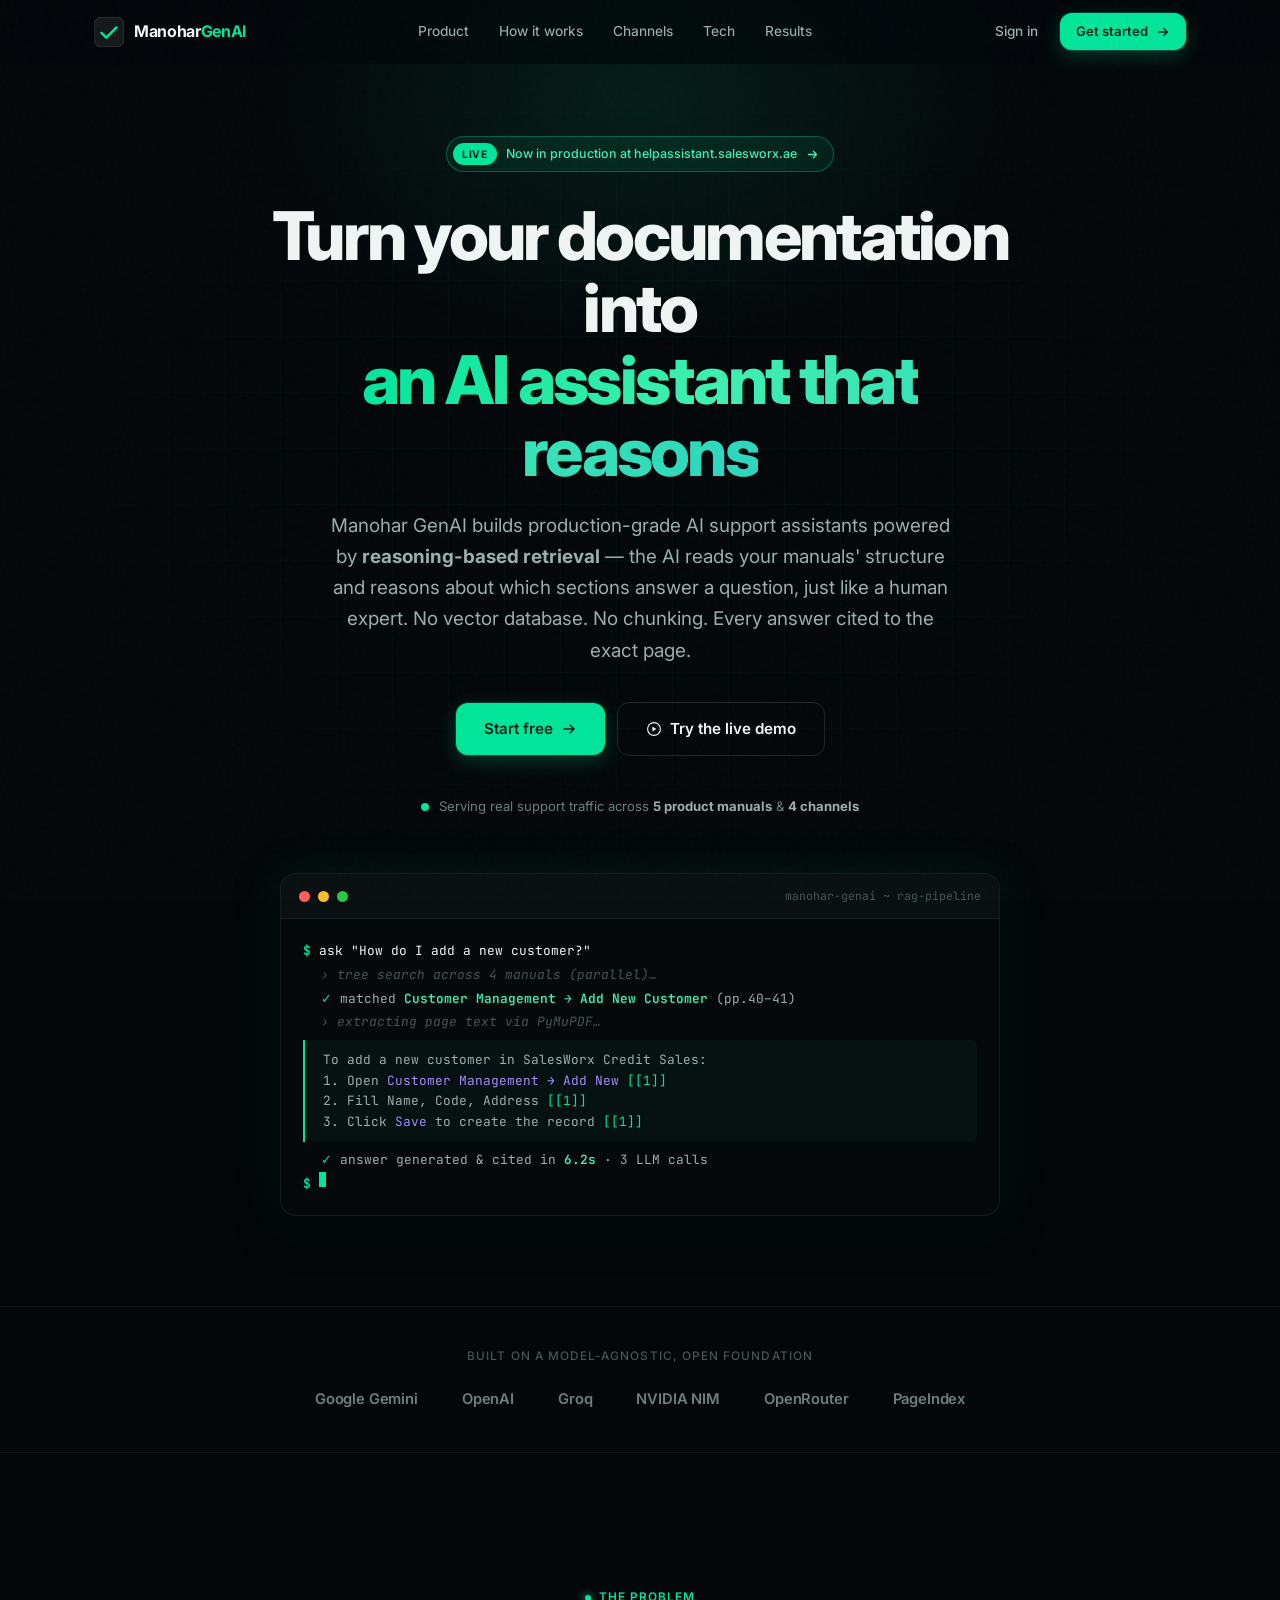
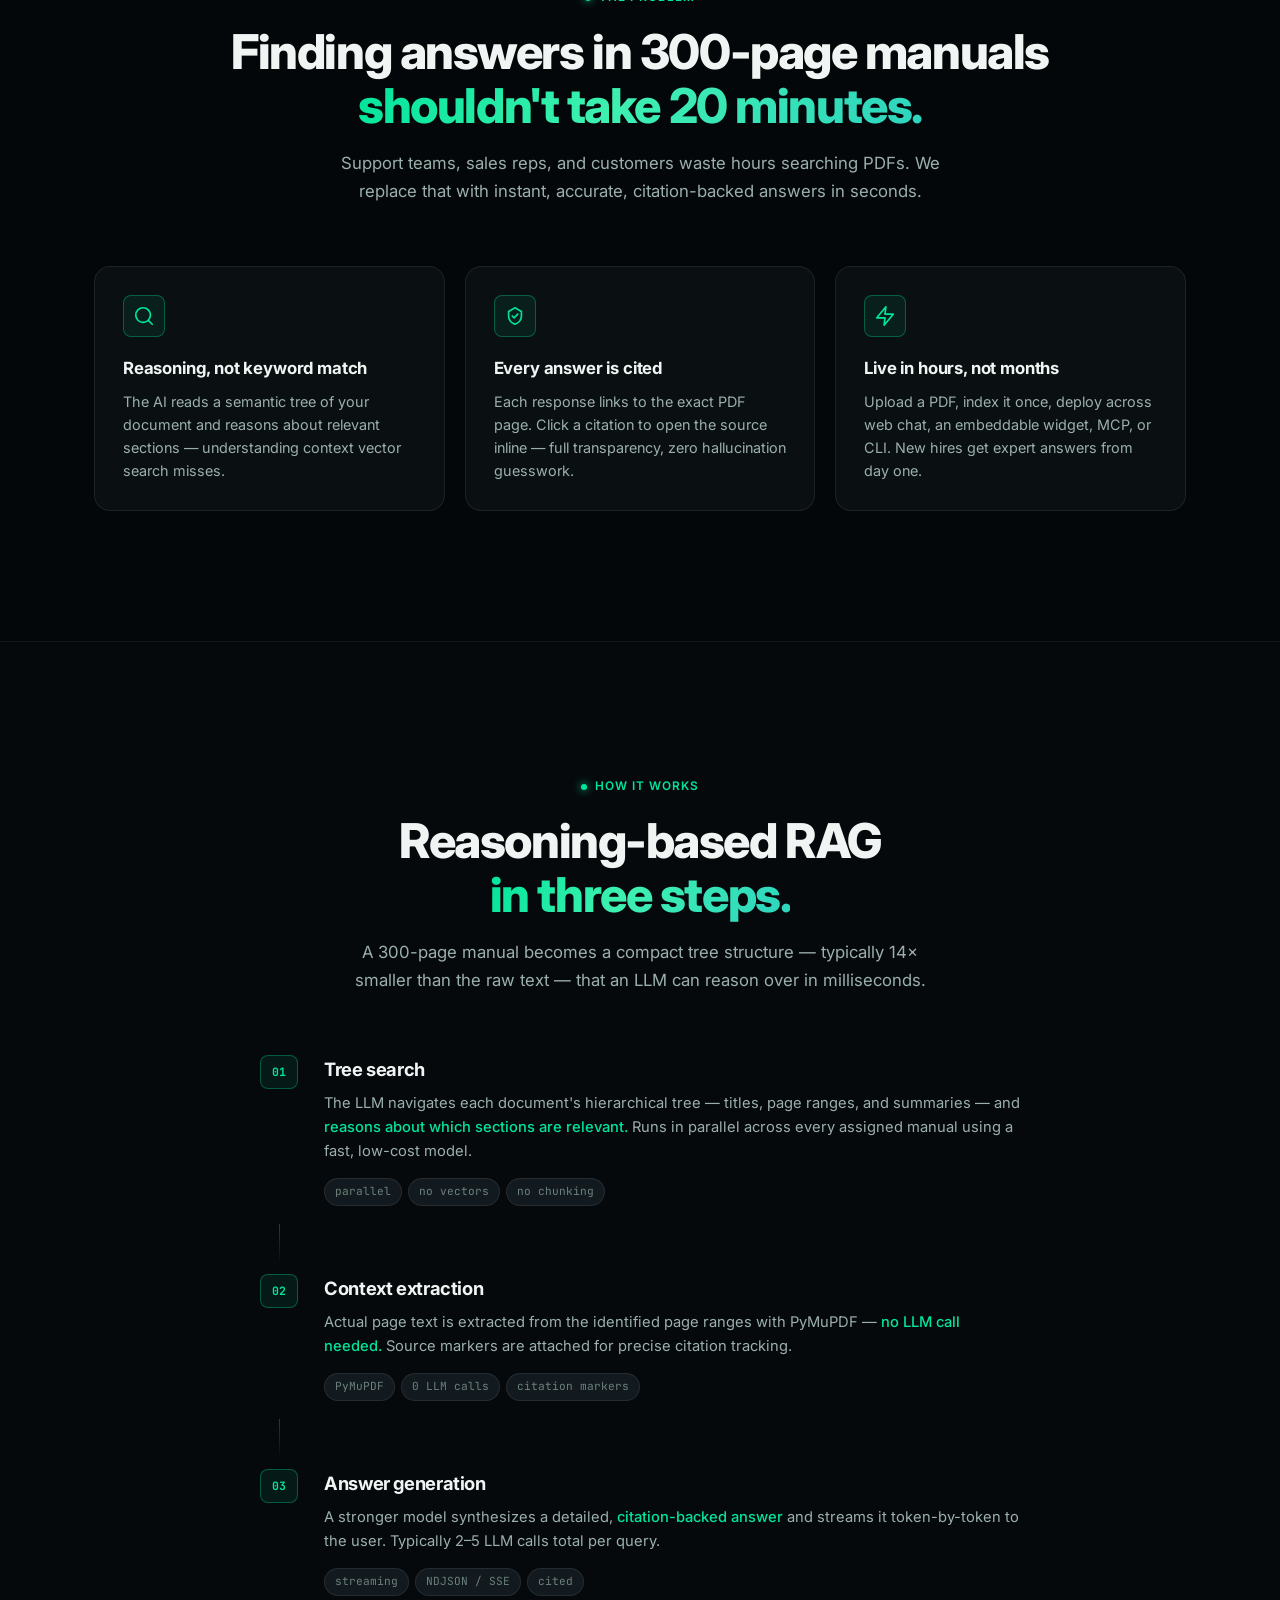
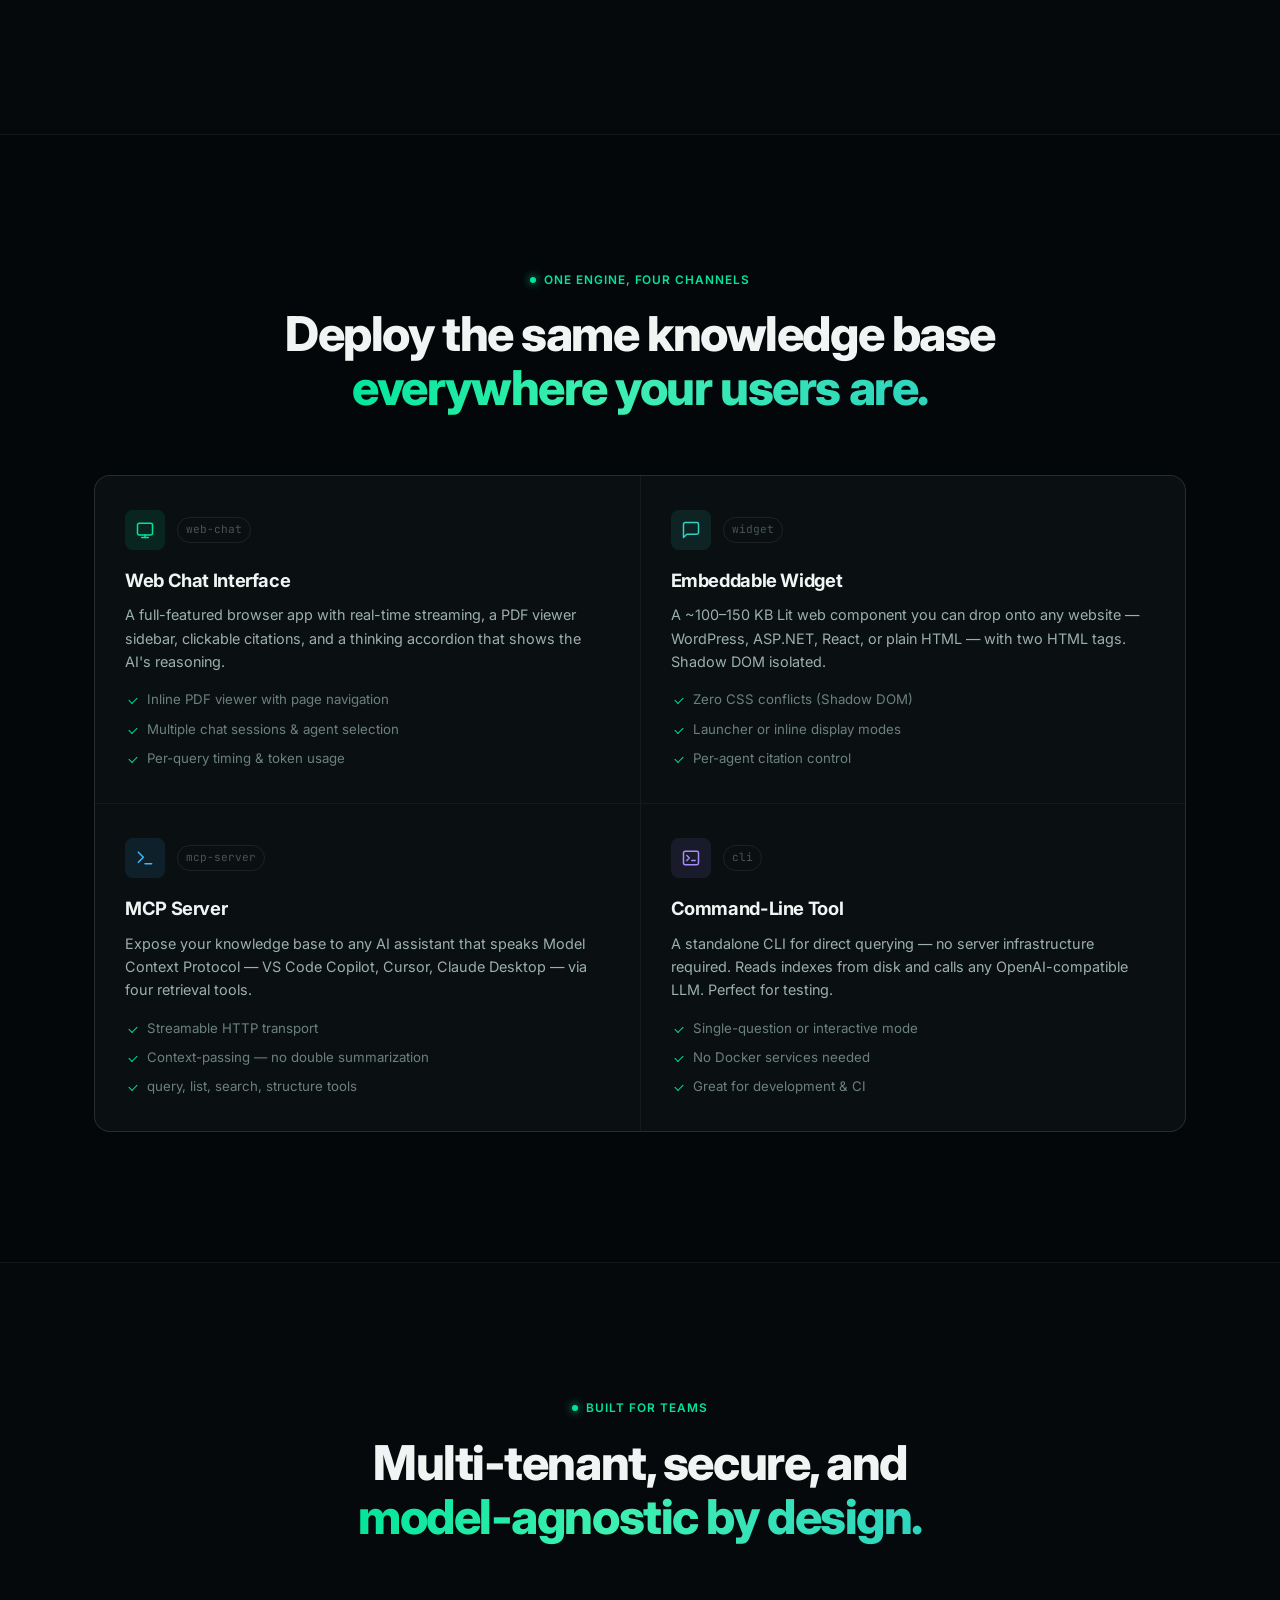
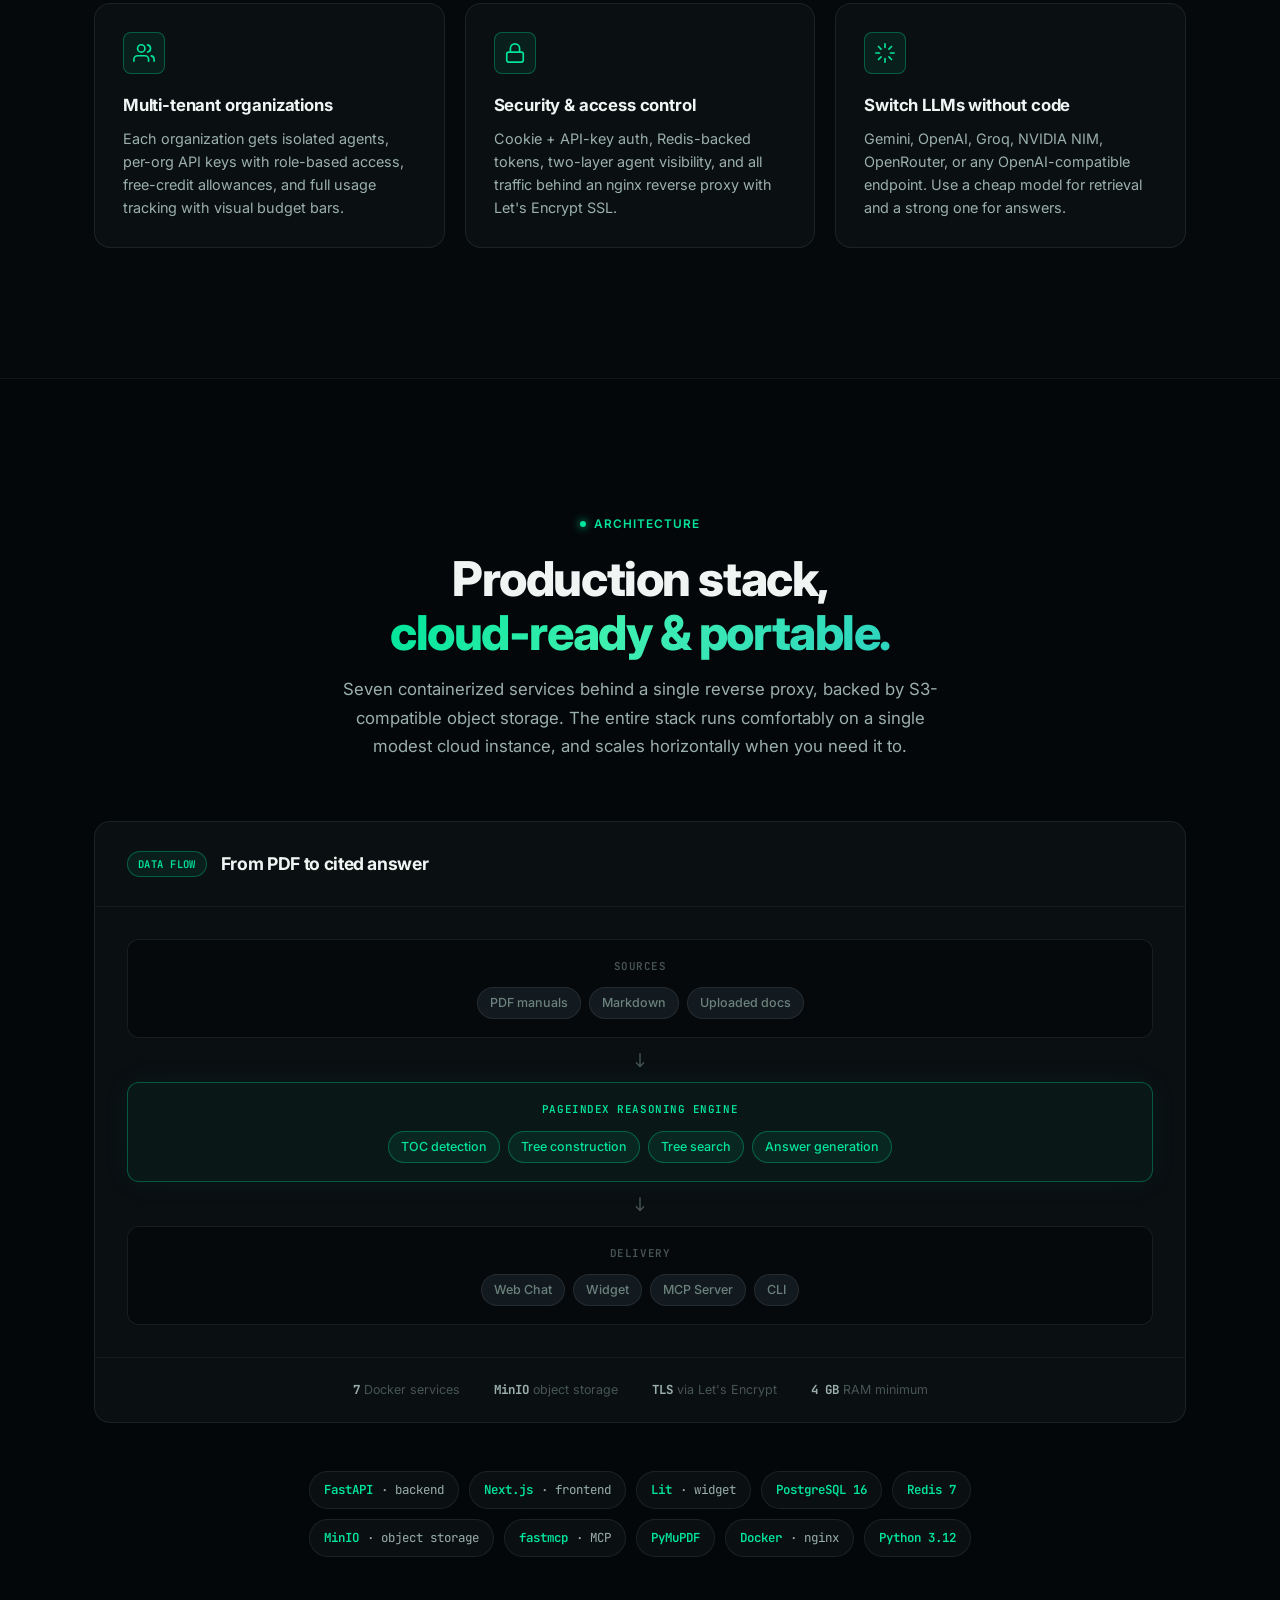
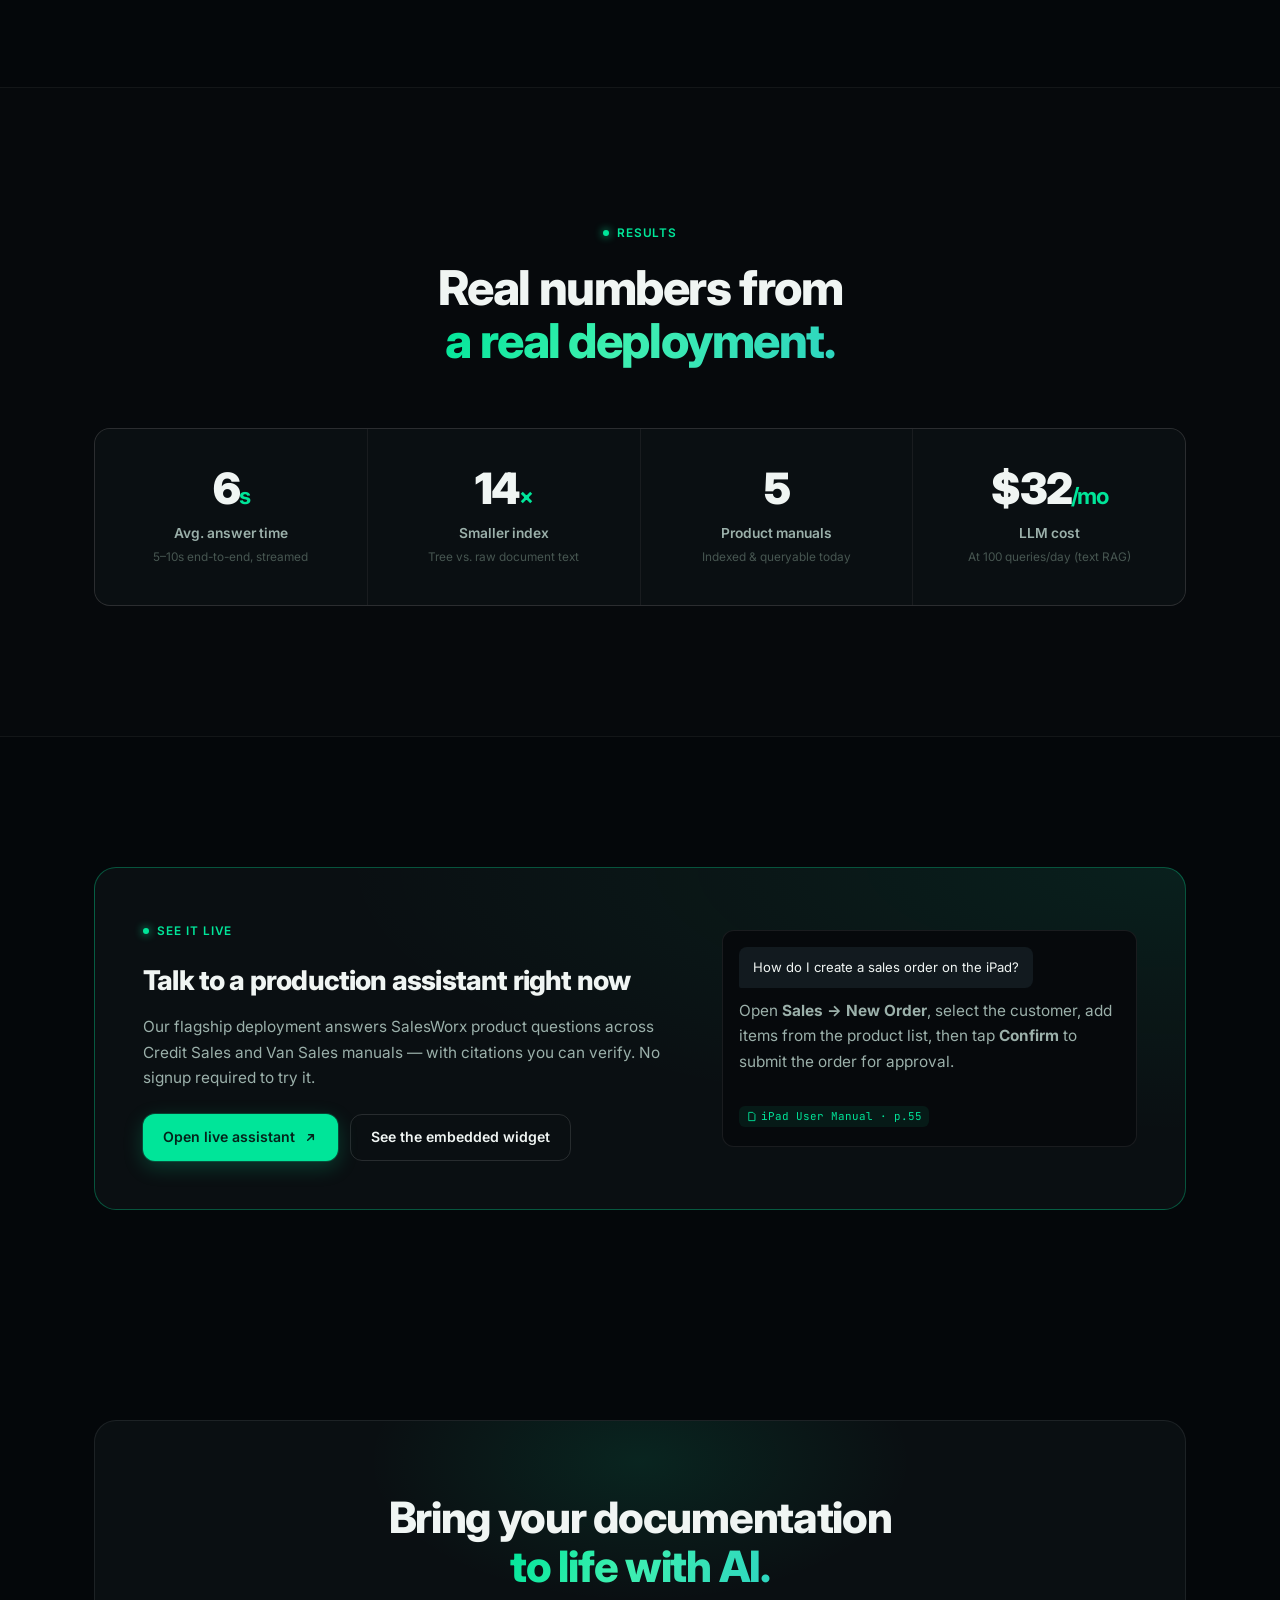
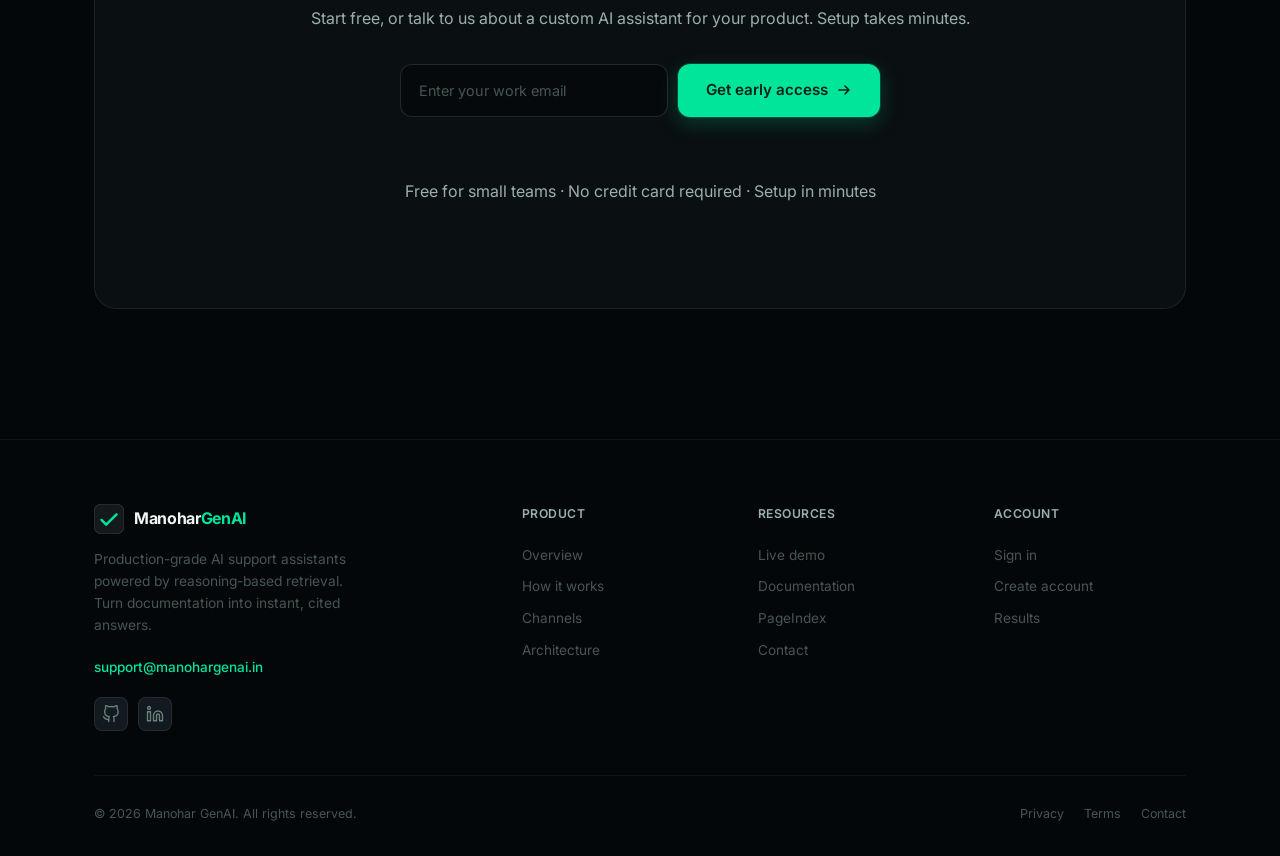
==== commit 1e066a2f: "feat: wire Google OAuth client ID, email settings, real social links - Add public Google OAuth clien" ====
--- a/index.html
+++ b/index.html
@@ -329,8 +329,8 @@
         <div class="container">
             <div class="head-wrap center">
                 <span class="eyebrow"><span class="eyebrow-dot"></span>Architecture</span>
-                <h2 class="s-head">Production stack,<br><span class="text-gradient">cloud-ready for AWS.</span></h2>
-                <p class="s-sub">Seven containerized services behind a single reverse proxy. S3-compatible object storage migrates cleanly to AWS S3, and the whole stack runs on a modest EC2 instance.</p>
+                <h2 class="s-head">Production stack,<br><span class="text-gradient">cloud-ready &amp; portable.</span></h2>
+                <p class="s-sub">Seven containerized services behind a single reverse proxy, backed by S3-compatible object storage. The entire stack runs comfortably on a single modest cloud instance, and scales horizontally when you need it to.</p>
             </div>
 
             <div class="arch" data-reveal>
@@ -360,7 +360,7 @@
                 </div>
                 <div class="arch-foot">
                     <div><span>7</span> Docker services</div>
-                    <div><span>S3</span>-compatible storage</div>
+                    <div><span>MinIO</span> object storage</div>
                     <div><span>TLS</span> via Let's Encrypt</div>
                     <div><span>4 GB</span> RAM minimum</div>
                 </div>
@@ -372,7 +372,7 @@
                 <span class="stack-chip"><b>Lit</b> · widget</span>
                 <span class="stack-chip"><b>PostgreSQL 16</b></span>
                 <span class="stack-chip"><b>Redis 7</b></span>
-                <span class="stack-chip"><b>MinIO</b> · S3 storage</span>
+                <span class="stack-chip"><b>MinIO</b> · object storage</span>
                 <span class="stack-chip"><b>fastmcp</b> · MCP</span>
                 <span class="stack-chip"><b>PyMuPDF</b></span>
                 <span class="stack-chip"><b>Docker</b> · nginx</span>
@@ -460,7 +460,7 @@
                             </button>
                         </div>
                         <p class="form-msg" id="ctaMsg"></p>
-                        <p class="cta-note">Free for small teams · No credit card required · Built for AWS</p>
+                        <p class="cta-note">Free for small teams · No credit card required · Setup in minutes</p>
                     </form>
                 </div>
             </div>
@@ -481,11 +481,12 @@
                         <span>Manohar<span class="brand-sub">GenAI</span></span>
                     </a>
                     <p class="footer-desc">Production-grade AI support assistants powered by reasoning-based retrieval. Turn documentation into instant, cited answers.</p>
+                    <a href="mailto:support@manohargenai.in" class="footer-email">support@manohargenai.in</a>
                     <div class="footer-socials">
                         <a href="https://github.com/manoharpalanisamy" target="_blank" rel="noopener" aria-label="GitHub">
                             <svg width="18" height="18" viewBox="0 0 24 24" fill="none"><path d="M9 19c-5 1.5-5-2.5-7-3m14 6v-3.9a3.4 3.4 0 00-.9-2.6c3.1-.4 6.4-1.5 6.4-7A5.4 5.4 0 0020 4.8 5.1 5.1 0 0019.9 1S18.7.6 16 2.5a13.4 13.4 0 00-7 0C6.3.6 5.1 1 5.1 1A5.1 5.1 0 005 4.8a5.4 5.4 0 00-1.5 3.8c0 5.4 3.3 6.6 6.4 7A3.4 3.4 0 009 18.1V22" stroke="currentColor" stroke-width="1.8" stroke-linecap="round" stroke-linejoin="round"/></svg>
                         </a>
-                        <a href="https://www.linkedin.com" target="_blank" rel="noopener" aria-label="LinkedIn">
+                        <a href="https://www.linkedin.com/in/manoharpalanisamy" target="_blank" rel="noopener" aria-label="LinkedIn">
                             <svg width="18" height="18" viewBox="0 0 24 24" fill="none"><path d="M16 8a6 6 0 016 6v7h-4v-7a2 2 0 00-4 0v7h-4v-7a6 6 0 016-6zM2 9h4v12H2zM4 6a2 2 0 100-4 2 2 0 000 4z" stroke="currentColor" stroke-width="1.8" stroke-linecap="round" stroke-linejoin="round"/></svg>
                         </a>
                     </div>
--- a/css/styles.css
+++ b/css/styles.css
@@ -831,6 +831,15 @@
 }
 .footer-brand .brand { margin-bottom: 14px; }
 .footer-desc { font-size: 0.86rem; color: var(--text-muted); max-width: 280px; line-height: 1.6; margin-bottom: 18px; }
+.footer-email {
+    display: inline-block;
+    font-size: 0.85rem;
+    font-weight: 500;
+    color: var(--accent);
+    margin-bottom: 18px;
+    transition: color 0.2s;
+}
+.footer-email:hover { color: var(--accent-bright); text-decoration: underline; }
 .footer-socials { display: flex; gap: 10px; }
 .footer-socials a {
     width: 34px; height: 34px;
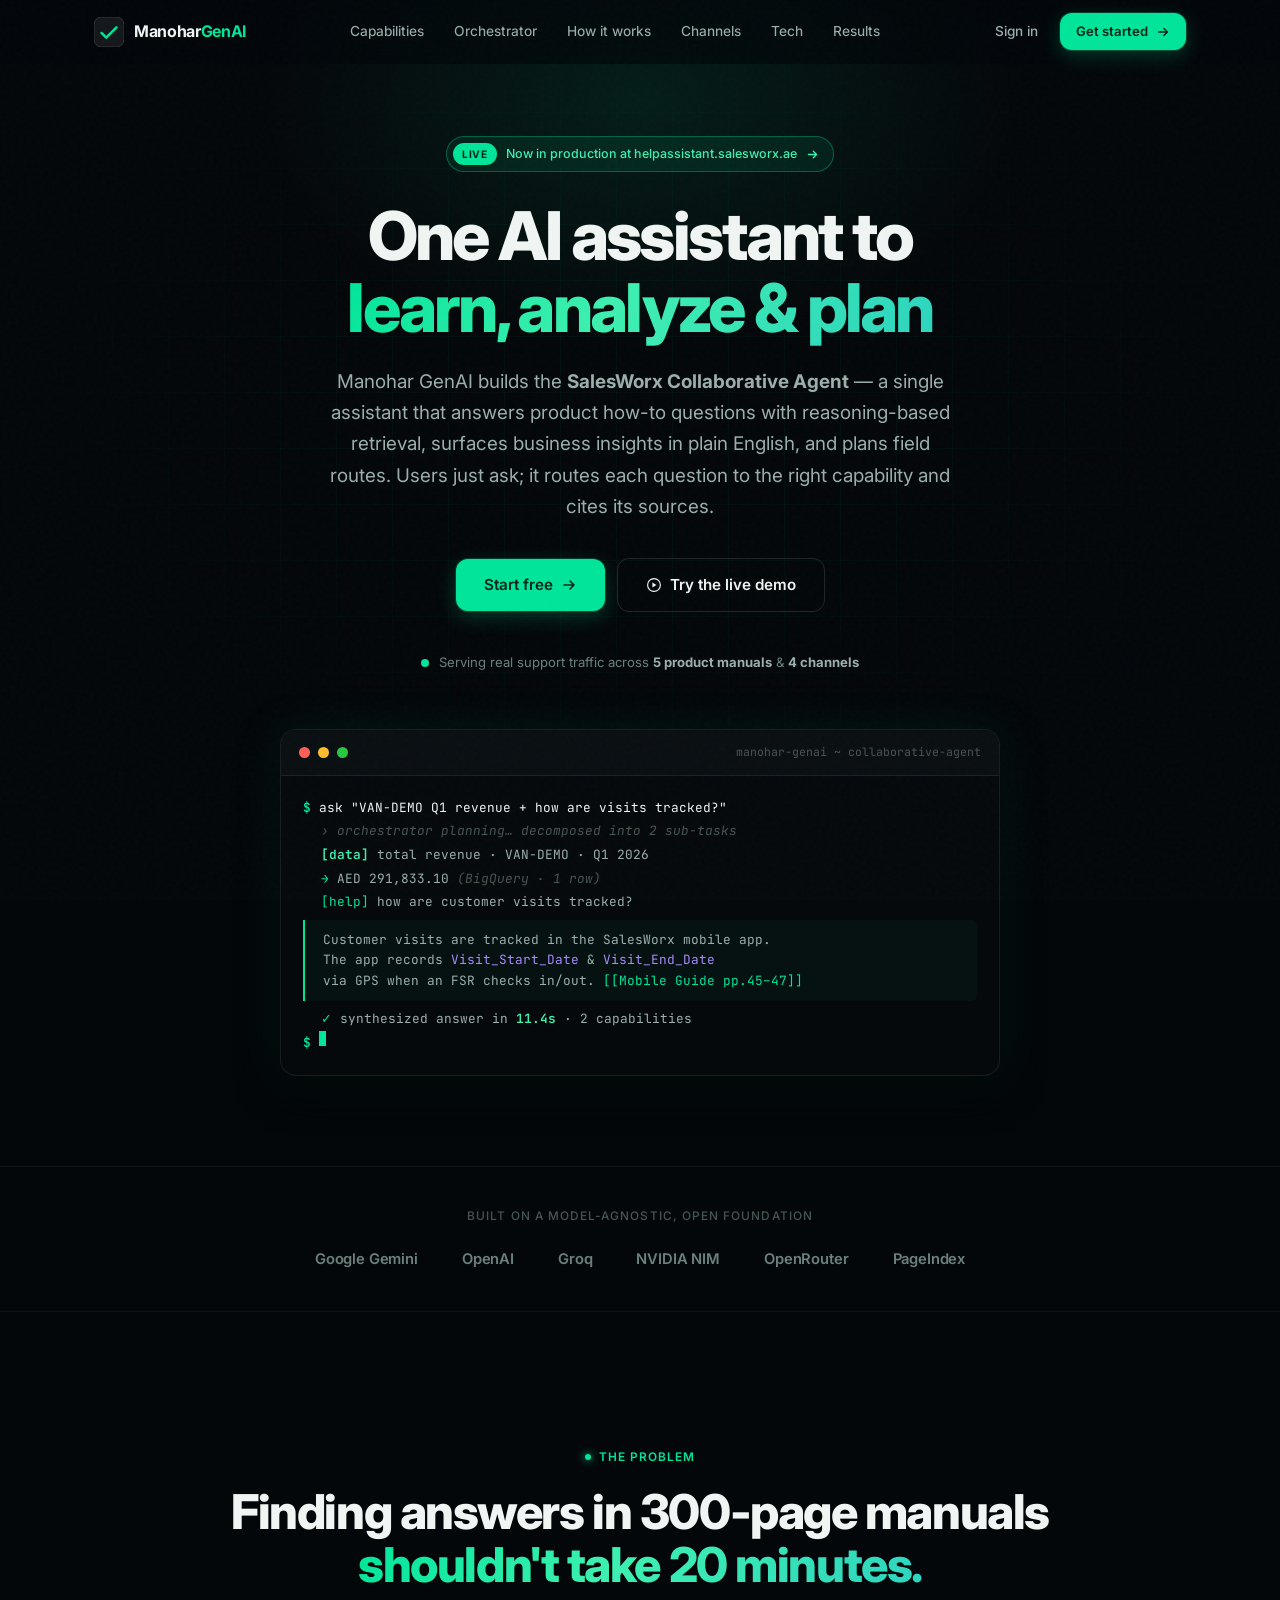
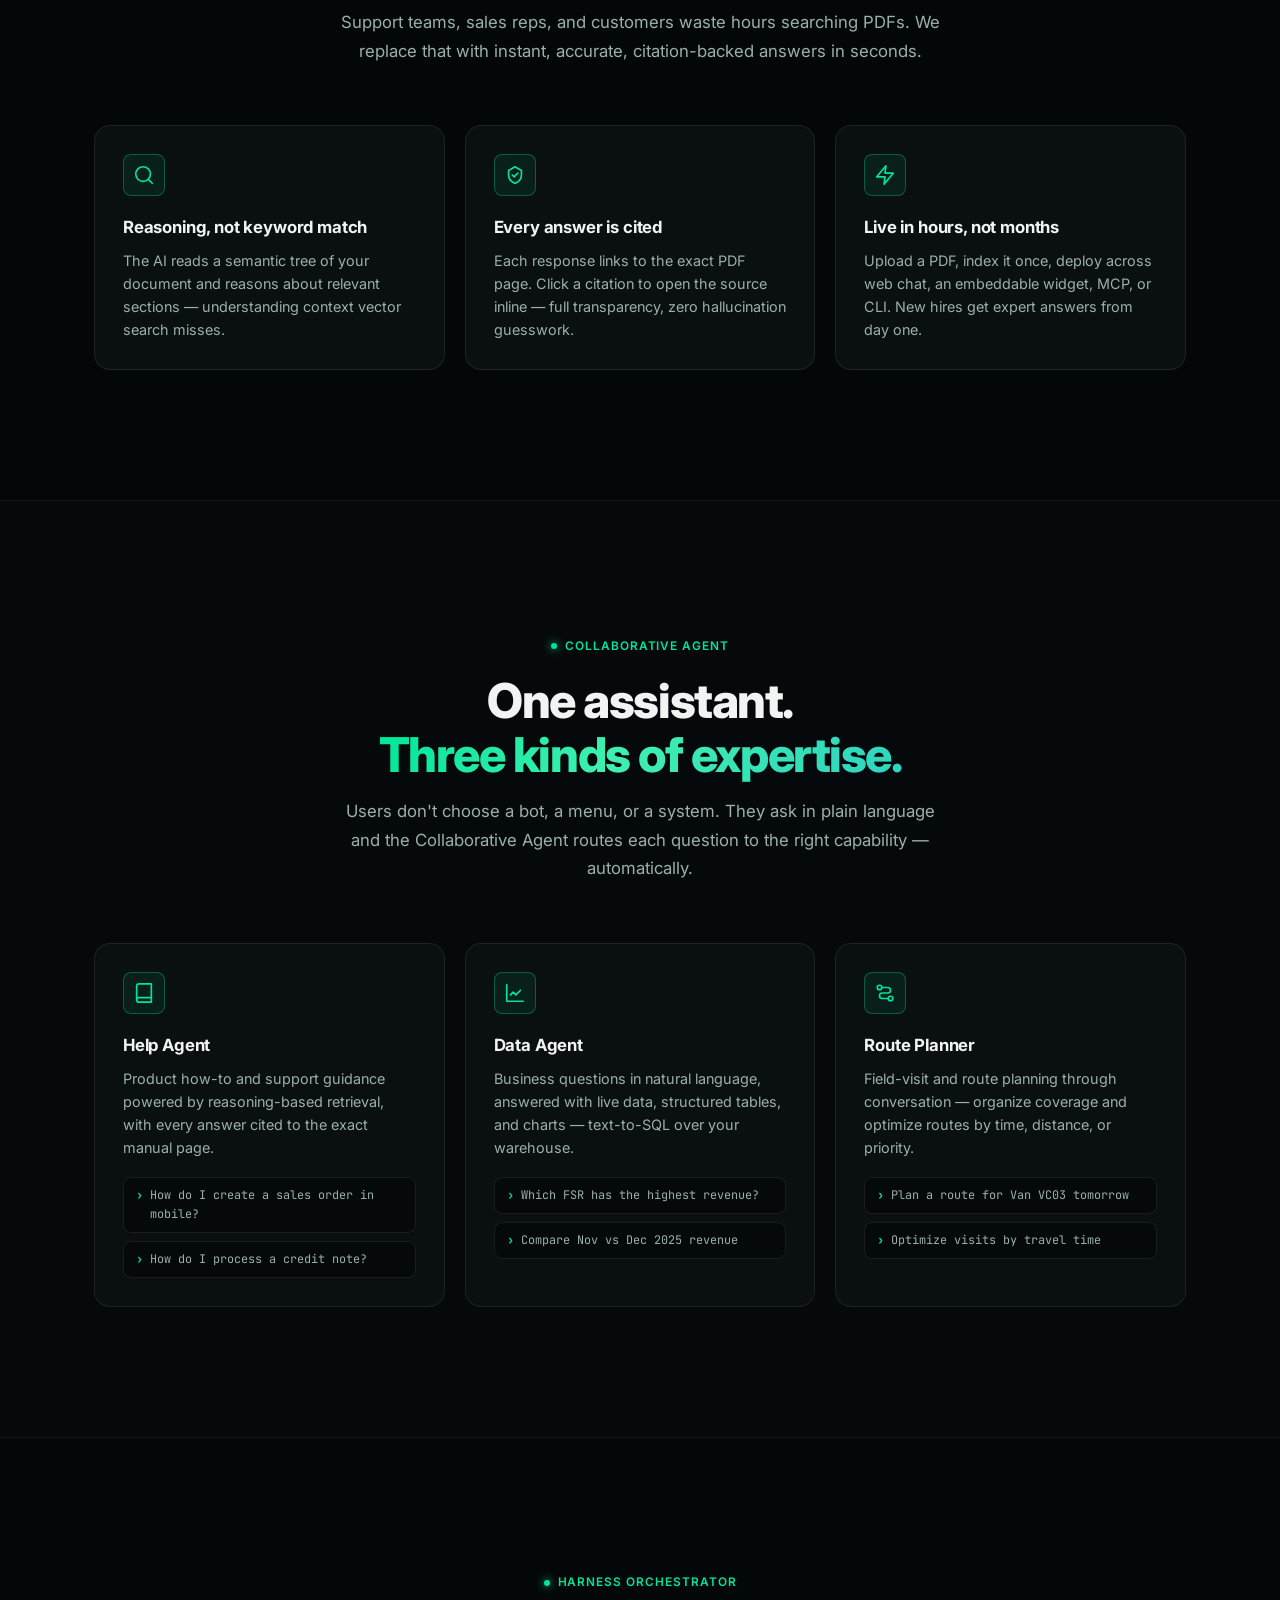
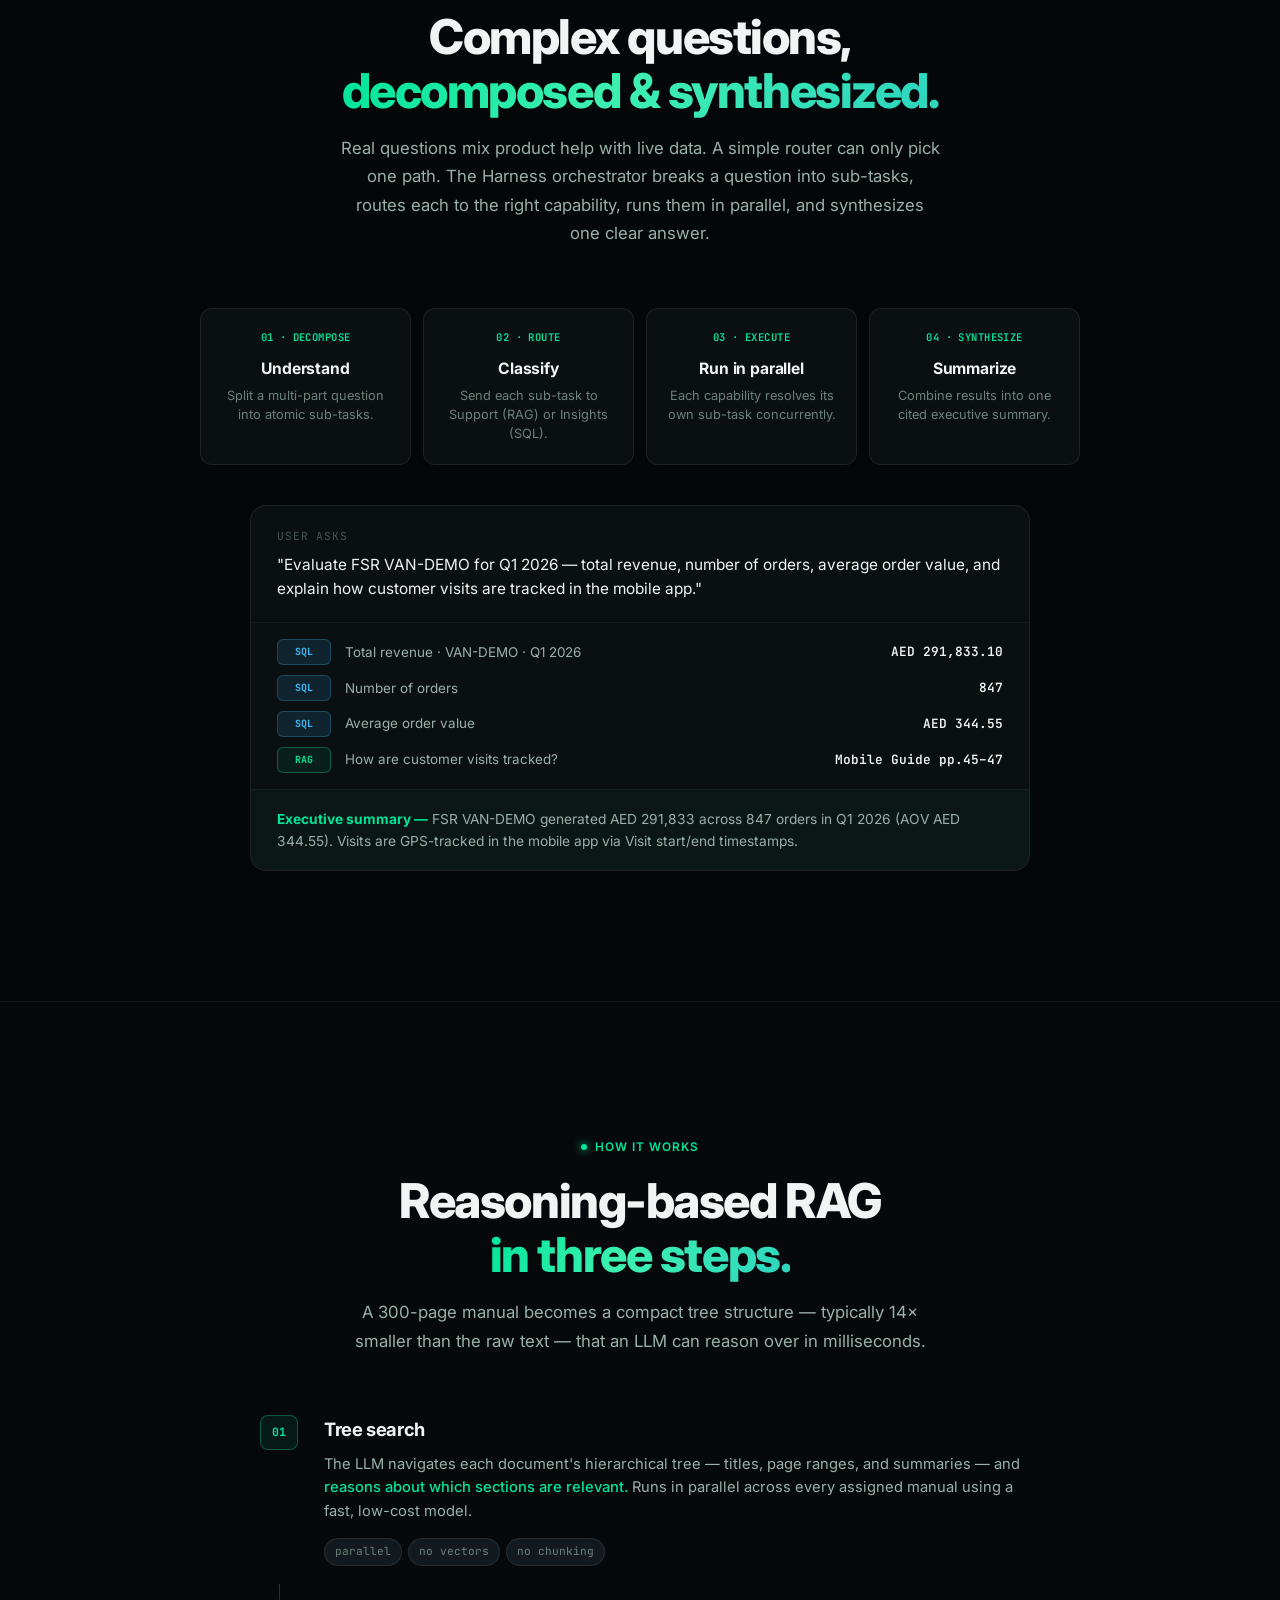
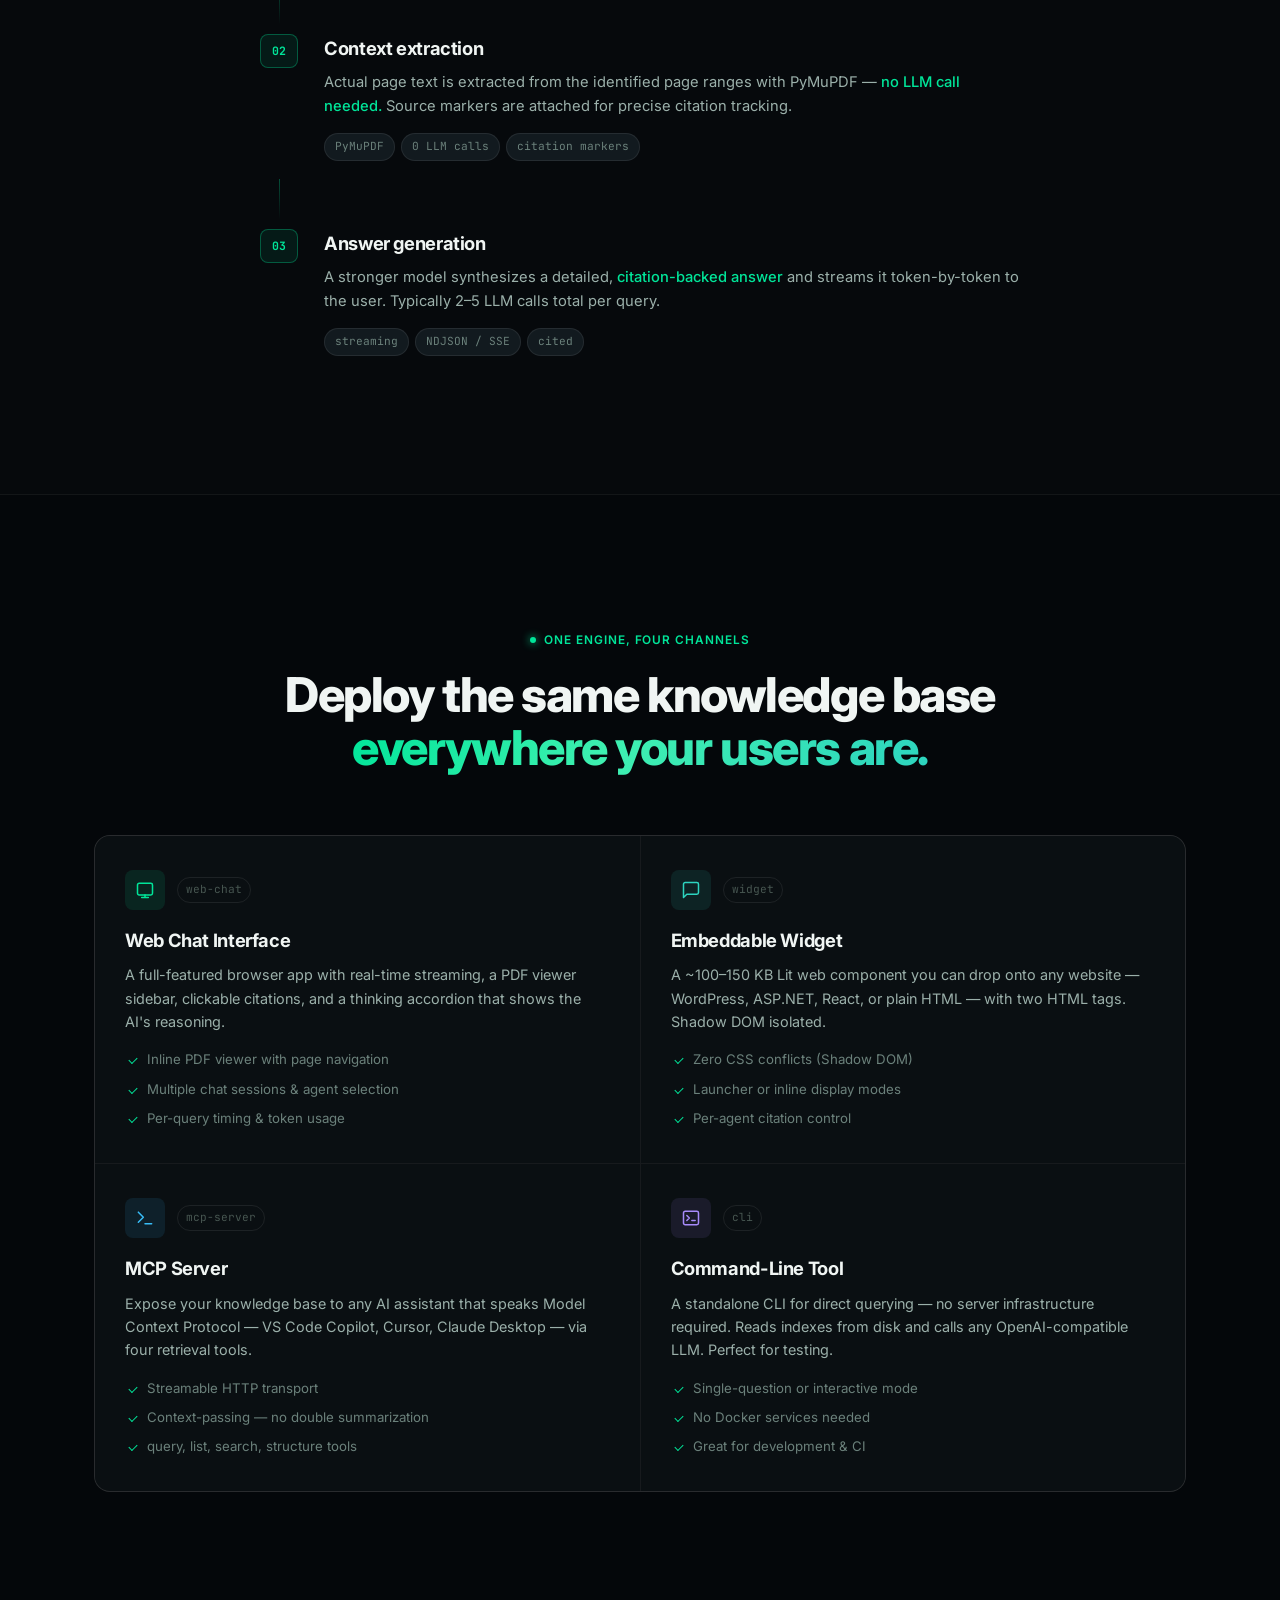
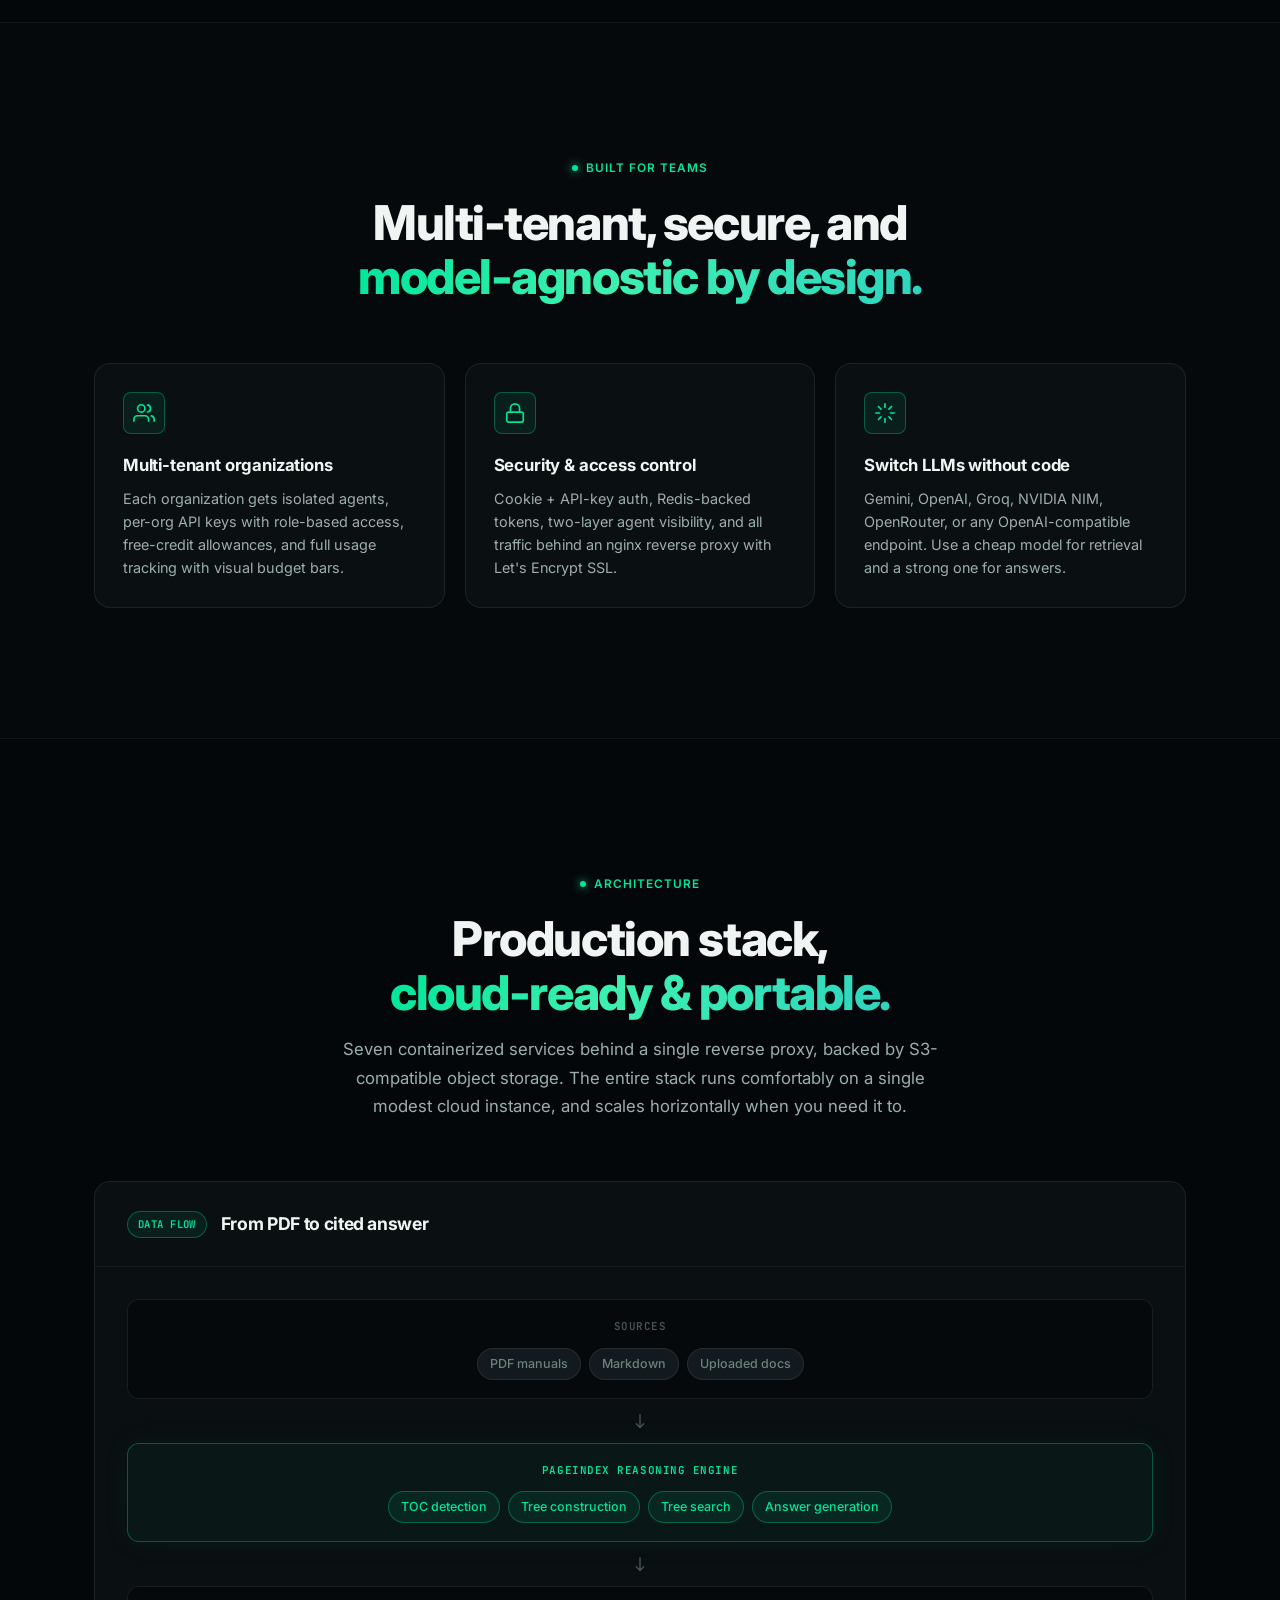
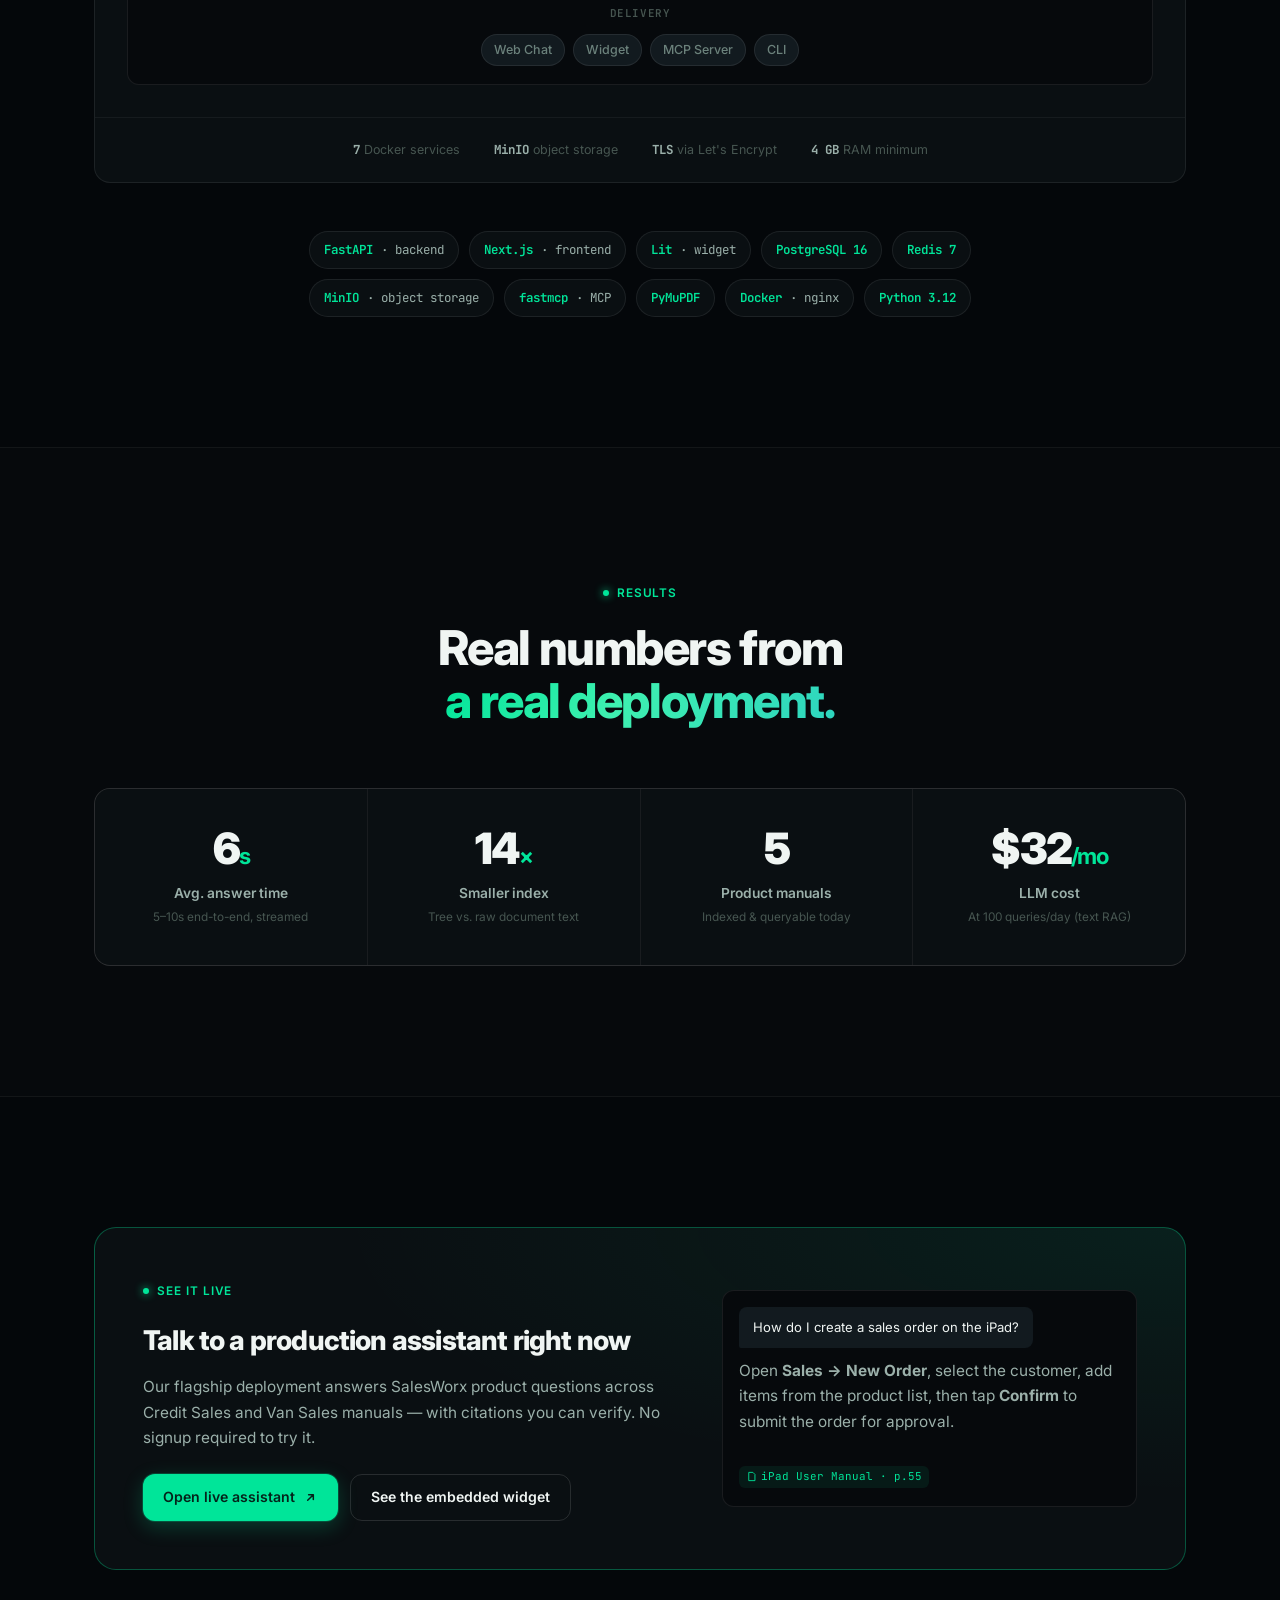
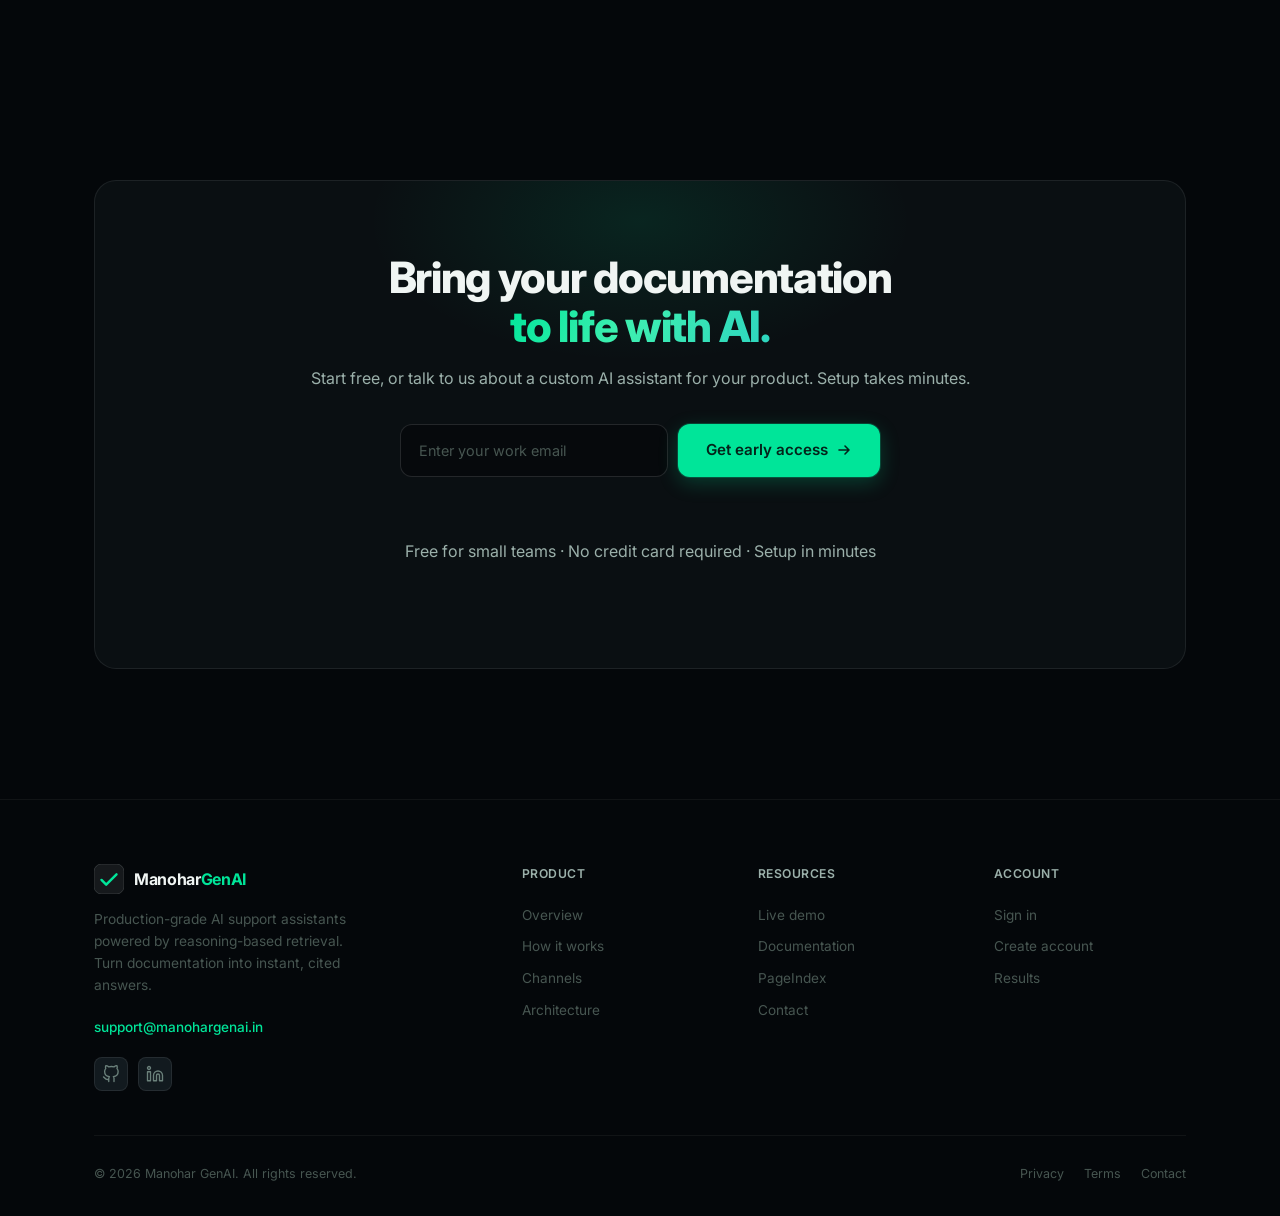
==== commit 0afbd54c: "feat: working Google sign-in (GIS) + Collaborative Agent content - Fix Google sign-in: switch to Goo" ====
--- a/index.html
+++ b/index.html
@@ -44,7 +44,8 @@
                 <span>Manohar<span class="brand-sub">GenAI</span></span>
             </a>
             <div class="nav-links">
-                <a href="#product">Product</a>
+                <a href="#capabilities">Capabilities</a>
+                <a href="#orchestrator">Orchestrator</a>
                 <a href="#how">How it works</a>
                 <a href="#channels">Channels</a>
                 <a href="#stack">Tech</a>
@@ -63,7 +64,8 @@
         </div>
     </nav>
     <div class="mobile-menu" id="mobileMenu">
-        <a href="#product">Product</a>
+        <a href="#capabilities">Capabilities</a>
+        <a href="#orchestrator">Orchestrator</a>
         <a href="#how">How it works</a>
         <a href="#channels">Channels</a>
         <a href="#stack">Tech</a>
@@ -84,14 +86,14 @@
                     <svg width="13" height="13" viewBox="0 0 16 16" fill="none"><path d="M3 8h10m0 0L9 4m4 4L9 12" stroke="currentColor" stroke-width="1.6" stroke-linecap="round" stroke-linejoin="round"/></svg>
                 </a>
                 <h1 class="hero-title">
-                    Turn your documentation into<br>
-                    <span class="text-gradient">an AI assistant that reasons</span>
+                    One AI assistant to<br>
+                    <span class="text-gradient">learn, analyze &amp; plan</span>
                 </h1>
                 <p class="hero-sub">
-                    Manohar GenAI builds production-grade AI support assistants powered by
-                    <strong>reasoning-based retrieval</strong> — the AI reads your manuals' structure and
-                    reasons about which sections answer a question, just like a human expert.
-                    No vector database. No chunking. Every answer cited to the exact page.
+                    Manohar GenAI builds the <strong>SalesWorx Collaborative Agent</strong> — a single
+                    assistant that answers product how-to questions with reasoning-based retrieval,
+                    surfaces business insights in plain English, and plans field routes. Users just ask;
+                    it routes each question to the right capability and cites its sources.
                 </p>
                 <div class="hero-cta">
                     <a href="signup.html" class="btn btn-primary btn-lg">
@@ -113,18 +115,18 @@
             <div class="terminal" data-reveal>
                 <div class="terminal-bar">
                     <span class="tdot r"></span><span class="tdot y"></span><span class="tdot g"></span>
-                    <span class="terminal-name">manohar-genai ~ rag-pipeline</span>
+                    <span class="terminal-name">manohar-genai ~ collaborative-agent</span>
                 </div>
                 <div class="terminal-body" id="terminalBody">
-                    <div class="tline"><span class="tprompt">$</span><span class="tcmd">ask "How do I add a new customer?"</span></div>
-                    <div class="tline out"><span class="tmut">› tree search across 4 manuals (parallel)…</span></div>
-                    <div class="tline out"><span class="tok">✓</span> matched <span class="thi">Customer Management → Add New Customer</span> (pp.40–41)</div>
-                    <div class="tline out"><span class="tmut">› extracting page text via PyMuPDF…</span></div>
-                    <div class="tline out tcode">To add a new customer in SalesWorx Credit Sales:
-1. Open <span class="k">Customer Management → Add New</span> <span class="s">[[1]]</span>
-2. Fill Name, Code, Address <span class="s">[[1]]</span>
-3. Click <span class="k">Save</span> to create the record <span class="s">[[1]]</span></div>
-                    <div class="tline out"><span class="tok">✓</span> answer generated &amp; cited in <span class="thi">6.2s</span> · 3 LLM calls</div>
+                    <div class="tline"><span class="tprompt">$</span><span class="tcmd">ask "VAN-DEMO Q1 revenue + how are visits tracked?"</span></div>
+                    <div class="tline out"><span class="tmut">› orchestrator planning… decomposed into 2 sub-tasks</span></div>
+                    <div class="tline out"><span class="thi">[data]</span> total revenue · VAN-DEMO · Q1 2026</div>
+                    <div class="tline out"><span class="tok">→</span> AED 291,833.10 <span class="tmut">(BigQuery · 1 row)</span></div>
+                    <div class="tline out"><span class="s">[help]</span> how are customer visits tracked?</div>
+                    <div class="tline out tcode">Customer visits are tracked in the SalesWorx mobile app.
+The app records <span class="k">Visit_Start_Date</span> &amp; <span class="k">Visit_End_Date</span>
+via GPS when an FSR checks in/out. <span class="s">[[Mobile Guide pp.45–47]]</span></div>
+                    <div class="tline out"><span class="tok">✓</span> synthesized answer in <span class="thi">11.4s</span> · 2 capabilities</div>
                     <div class="tline"><span class="tprompt">$</span><span class="cur"></span></div>
                 </div>
             </div>
@@ -175,6 +177,118 @@
                     </div>
                     <h3>Live in hours, not months</h3>
                     <p>Upload a PDF, index it once, deploy across web chat, an embeddable widget, MCP, or CLI. New hires get expert answers from day one.</p>
+                </div>
+            </div>
+        </div>
+    </section>
+
+    <!-- ===== CAPABILITIES (Collaborative Agent) ===== -->
+    <section class="section section-alt" id="capabilities">
+        <div class="container">
+            <div class="head-wrap center">
+                <span class="eyebrow"><span class="eyebrow-dot"></span>Collaborative Agent</span>
+                <h2 class="s-head">One assistant.<br><span class="text-gradient">Three kinds of expertise.</span></h2>
+                <p class="s-sub">Users don't choose a bot, a menu, or a system. They ask in plain language and the Collaborative Agent routes each question to the right capability — automatically.</p>
+            </div>
+            <div class="value-grid">
+                <div class="value-card" data-reveal>
+                    <div class="value-icon">
+                        <svg width="22" height="22" viewBox="0 0 24 24" fill="none"><path d="M4 19.5A2.5 2.5 0 016.5 17H20" stroke="currentColor" stroke-width="1.8" stroke-linecap="round" stroke-linejoin="round"/><path d="M6.5 2H20v20H6.5A2.5 2.5 0 014 19.5v-15A2.5 2.5 0 016.5 2z" stroke="currentColor" stroke-width="1.8" stroke-linecap="round" stroke-linejoin="round"/></svg>
+                    </div>
+                    <h3>Help Agent</h3>
+                    <p>Product how-to and support guidance powered by reasoning-based retrieval, with every answer cited to the exact manual page.</p>
+                    <div class="cap-prompts">
+                        <span class="prompt-chip">How do I create a sales order in mobile?</span>
+                        <span class="prompt-chip">How do I process a credit note?</span>
+                    </div>
+                </div>
+                <div class="value-card" data-reveal>
+                    <div class="value-icon">
+                        <svg width="22" height="22" viewBox="0 0 24 24" fill="none"><path d="M3 3v18h18" stroke="currentColor" stroke-width="1.8" stroke-linecap="round" stroke-linejoin="round"/><path d="M7 14l3-3 3 3 5-5" stroke="currentColor" stroke-width="1.8" stroke-linecap="round" stroke-linejoin="round"/></svg>
+                    </div>
+                    <h3>Data Agent</h3>
+                    <p>Business questions in natural language, answered with live data, structured tables, and charts — text-to-SQL over your warehouse.</p>
+                    <div class="cap-prompts">
+                        <span class="prompt-chip">Which FSR has the highest revenue?</span>
+                        <span class="prompt-chip">Compare Nov vs Dec 2025 revenue</span>
+                    </div>
+                </div>
+                <div class="value-card" data-reveal>
+                    <div class="value-icon">
+                        <svg width="22" height="22" viewBox="0 0 24 24" fill="none"><circle cx="6" cy="6" r="2.5" stroke="currentColor" stroke-width="1.8"/><circle cx="18" cy="18" r="2.5" stroke="currentColor" stroke-width="1.8"/><path d="M8.5 6H15a3 3 0 010 6H9a3 3 0 000 6h6.5" stroke="currentColor" stroke-width="1.8" stroke-linecap="round" stroke-linejoin="round"/></svg>
+                    </div>
+                    <h3>Route Planner</h3>
+                    <p>Field-visit and route planning through conversation — organize coverage and optimize routes by time, distance, or priority.</p>
+                    <div class="cap-prompts">
+                        <span class="prompt-chip">Plan a route for Van VC03 tomorrow</span>
+                        <span class="prompt-chip">Optimize visits by travel time</span>
+                    </div>
+                </div>
+            </div>
+        </div>
+    </section>
+
+    <!-- ===== ORCHESTRATOR (Harness) ===== -->
+    <section class="section" id="orchestrator">
+        <div class="container">
+            <div class="head-wrap center">
+                <span class="eyebrow"><span class="eyebrow-dot"></span>Harness Orchestrator</span>
+                <h2 class="s-head">Complex questions,<br><span class="text-gradient">decomposed &amp; synthesized.</span></h2>
+                <p class="s-sub">Real questions mix product help with live data. A simple router can only pick one path. The Harness orchestrator breaks a question into sub-tasks, routes each to the right capability, runs them in parallel, and synthesizes one clear answer.</p>
+            </div>
+
+            <div class="orch-steps">
+                <div class="orch-step" data-reveal>
+                    <div class="orch-step-n">01 · DECOMPOSE</div>
+                    <h4>Understand</h4>
+                    <p>Split a multi-part question into atomic sub-tasks.</p>
+                </div>
+                <div class="orch-step" data-reveal>
+                    <div class="orch-step-n">02 · ROUTE</div>
+                    <h4>Classify</h4>
+                    <p>Send each sub-task to Support (RAG) or Insights (SQL).</p>
+                </div>
+                <div class="orch-step" data-reveal>
+                    <div class="orch-step-n">03 · EXECUTE</div>
+                    <h4>Run in parallel</h4>
+                    <p>Each capability resolves its own sub-task concurrently.</p>
+                </div>
+                <div class="orch-step" data-reveal>
+                    <div class="orch-step-n">04 · SYNTHESIZE</div>
+                    <h4>Summarize</h4>
+                    <p>Combine results into one cited executive summary.</p>
+                </div>
+            </div>
+
+            <div class="orch-demo" data-reveal>
+                <div class="orch-q">
+                    <span>user asks</span>
+                    "Evaluate FSR VAN-DEMO for Q1 2026 — total revenue, number of orders, average order value, and explain how customer visits are tracked in the mobile app."
+                </div>
+                <div class="orch-tasks">
+                    <div class="orch-task">
+                        <span class="orch-badge sql">SQL</span>
+                        <span class="orch-task-text">Total revenue · VAN-DEMO · Q1 2026</span>
+                        <span class="orch-task-res">AED 291,833.10</span>
+                    </div>
+                    <div class="orch-task">
+                        <span class="orch-badge sql">SQL</span>
+                        <span class="orch-task-text">Number of orders</span>
+                        <span class="orch-task-res">847</span>
+                    </div>
+                    <div class="orch-task">
+                        <span class="orch-badge sql">SQL</span>
+                        <span class="orch-task-text">Average order value</span>
+                        <span class="orch-task-res">AED 344.55</span>
+                    </div>
+                    <div class="orch-task">
+                        <span class="orch-badge rag">RAG</span>
+                        <span class="orch-task-text">How are customer visits tracked?</span>
+                        <span class="orch-task-res">Mobile Guide pp.45–47</span>
+                    </div>
+                </div>
+                <div class="orch-summary">
+                    <b>Executive summary —</b> FSR VAN-DEMO generated AED 291,833 across 847 orders in Q1 2026 (AOV AED 344.55). Visits are GPS-tracked in the mobile app via Visit start/end timestamps.
                 </div>
             </div>
         </div>
--- a/css/styles.css
+++ b/css/styles.css
@@ -716,6 +716,114 @@
 .stack-chip b { color: var(--accent); font-weight: 600; }
 
 /* ============================================================
+   CAPABILITIES — example prompt chips
+   ============================================================ */
+.cap-prompts { display: flex; flex-direction: column; gap: 8px; margin-top: 18px; }
+.prompt-chip {
+    font-family: var(--font-mono);
+    font-size: 0.74rem;
+    color: var(--text-secondary);
+    background: var(--bg-base);
+    border: 1px solid var(--border-default);
+    border-radius: var(--r-md);
+    padding: 8px 12px 8px 26px;
+    position: relative;
+    transition: border-color 0.2s, color 0.2s;
+}
+.prompt-chip::before {
+    content: '›';
+    position: absolute;
+    left: 12px;
+    color: var(--accent);
+    font-weight: 700;
+}
+.value-card:hover .prompt-chip { border-color: var(--border-strong); }
+
+/* ============================================================
+   ORCHESTRATOR
+   ============================================================ */
+.orch-steps {
+    display: flex;
+    gap: 12px;
+    justify-content: center;
+    flex-wrap: wrap;
+    max-width: 880px;
+    margin: 0 auto 40px;
+}
+.orch-step {
+    flex: 1;
+    min-width: 180px;
+    background: var(--bg-raised);
+    border: 1px solid var(--border-default);
+    border-radius: var(--r-lg);
+    padding: 20px;
+    text-align: center;
+    transition: border-color 0.3s, transform 0.3s;
+}
+.orch-step:hover { border-color: var(--border-accent); transform: translateY(-3px); }
+.orch-step-n {
+    font-family: var(--font-mono);
+    font-size: 0.66rem;
+    font-weight: 600;
+    letter-spacing: 0.04em;
+    color: var(--accent);
+    margin-bottom: 10px;
+}
+.orch-step h4 { font-size: 0.98rem; font-weight: 700; margin-bottom: 5px; letter-spacing: -0.01em; }
+.orch-step p { font-size: 0.8rem; color: var(--text-tertiary); line-height: 1.5; }
+
+.orch-demo {
+    max-width: 780px;
+    margin: 0 auto;
+    background: var(--bg-raised);
+    border: 1px solid var(--border-default);
+    border-radius: var(--r-xl);
+    overflow: hidden;
+}
+.orch-q {
+    padding: 22px 26px;
+    border-bottom: 1px solid var(--border-subtle);
+    font-size: 0.96rem;
+    color: var(--text-primary);
+    line-height: 1.55;
+}
+.orch-q span {
+    display: block;
+    font-family: var(--font-mono);
+    font-size: 0.7rem;
+    text-transform: uppercase;
+    letter-spacing: 0.08em;
+    color: var(--text-muted);
+    margin-bottom: 8px;
+}
+.orch-tasks { padding: 16px 26px; display: flex; flex-direction: column; gap: 10px; }
+.orch-task { display: flex; align-items: center; gap: 14px; }
+.orch-badge {
+    font-family: var(--font-mono);
+    font-size: 0.62rem;
+    font-weight: 700;
+    letter-spacing: 0.03em;
+    padding: 4px 0;
+    width: 54px;
+    text-align: center;
+    border-radius: var(--r-sm);
+    flex-shrink: 0;
+}
+.orch-badge.sql { background: rgba(56,189,248,0.12); color: var(--sky); border: 1px solid rgba(56,189,248,0.25); }
+.orch-badge.rag { background: var(--accent-subtle); color: var(--accent); border: 1px solid var(--border-accent); }
+.orch-task-text { flex: 1; font-size: 0.84rem; color: var(--text-secondary); }
+.orch-task-res { font-family: var(--font-mono); font-size: 0.8rem; font-weight: 600; color: var(--text-primary); white-space: nowrap; }
+.orch-summary {
+    padding: 18px 26px;
+    border-top: 1px solid var(--border-subtle);
+    background: rgba(0, 229, 153, 0.03);
+    font-size: 0.86rem;
+    color: var(--text-secondary);
+    line-height: 1.6;
+}
+.orch-summary b { color: var(--accent); }
+
+/* ============================================================
    LIVE DEMO BANNER
    ============================================================ */
 .demo {
@@ -934,4 +1042,8 @@
     .footer-bottom { flex-direction: column; gap: 14px; text-align: center; }
     .terminal-body { font-size: 0.7rem; padding: 16px; }
     .arch-foot { gap: 18px; }
-}
+    .orch-task { flex-wrap: wrap; gap: 6px 12px; }
+    .orch-task-text { flex-basis: 100%; order: 3; }
+    .orch-task-res { margin-left: auto; }
+    .orch-step { min-width: 100%; }
+}
